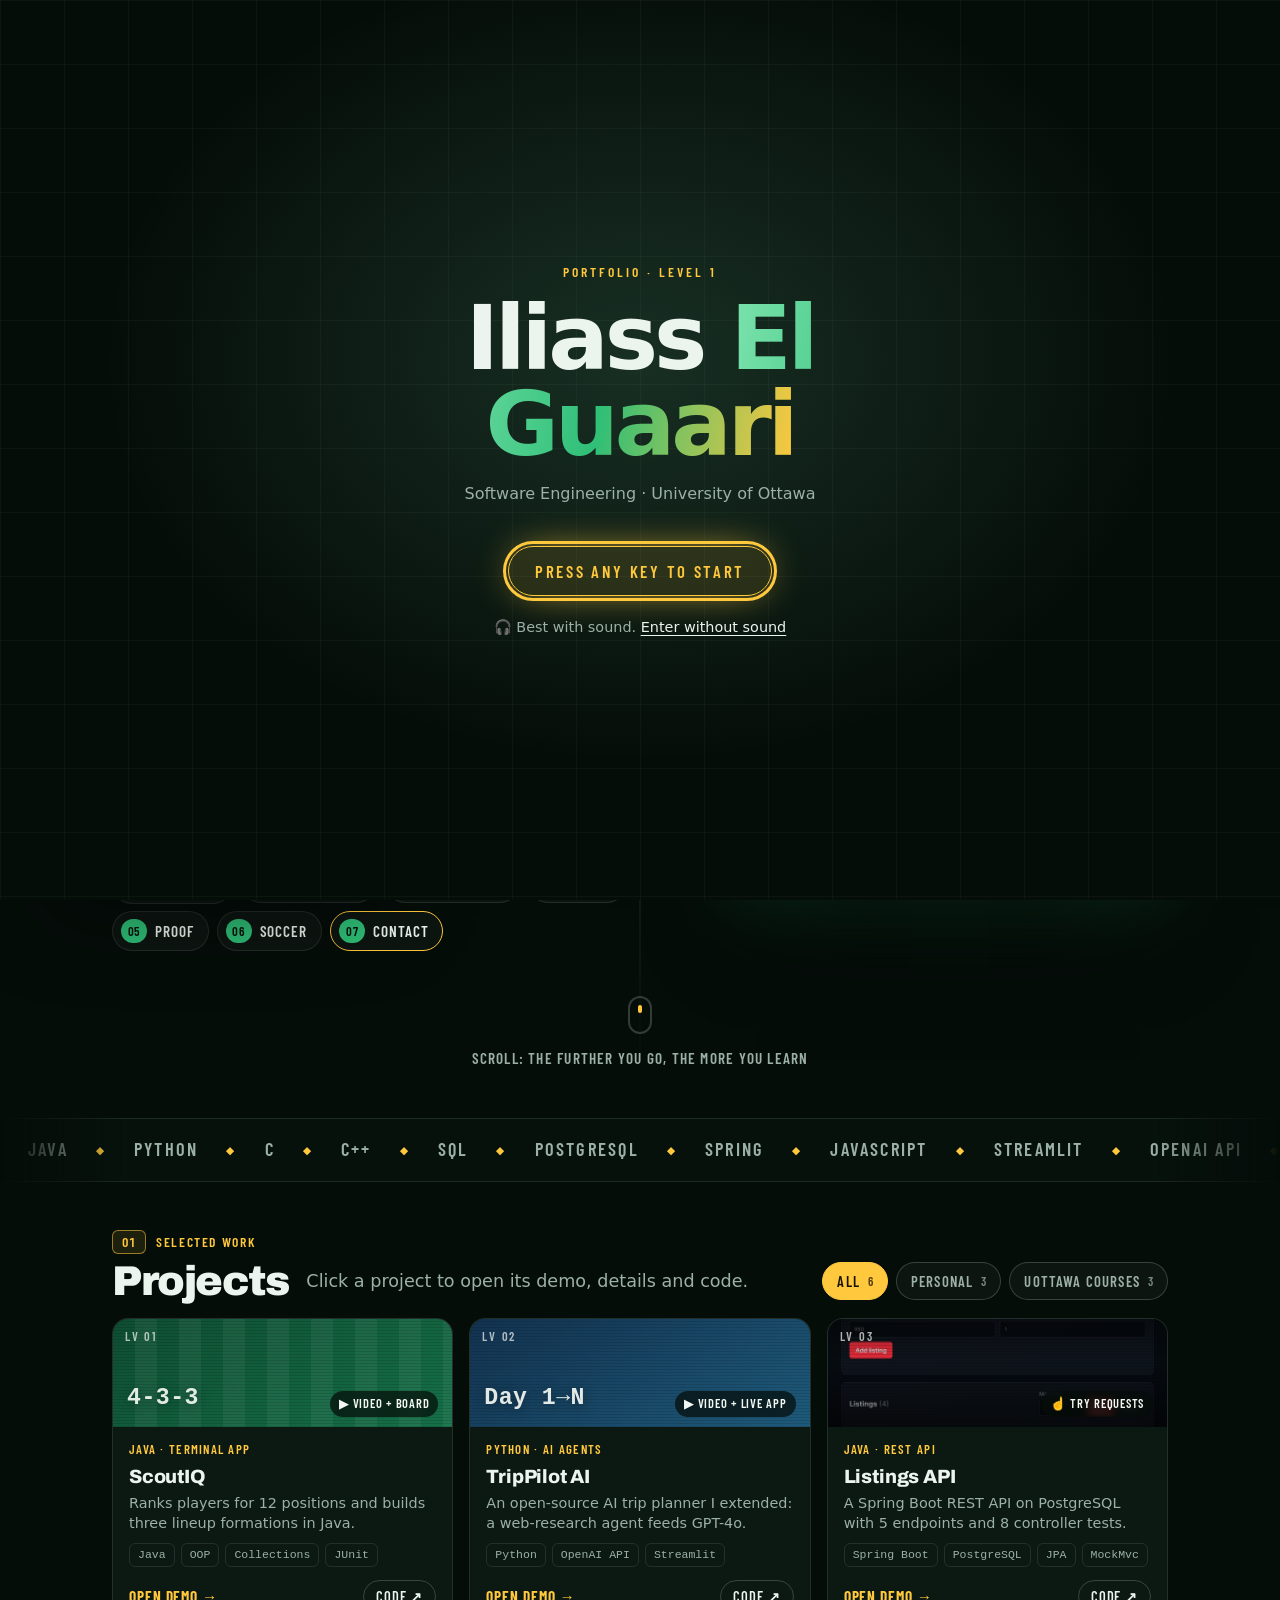
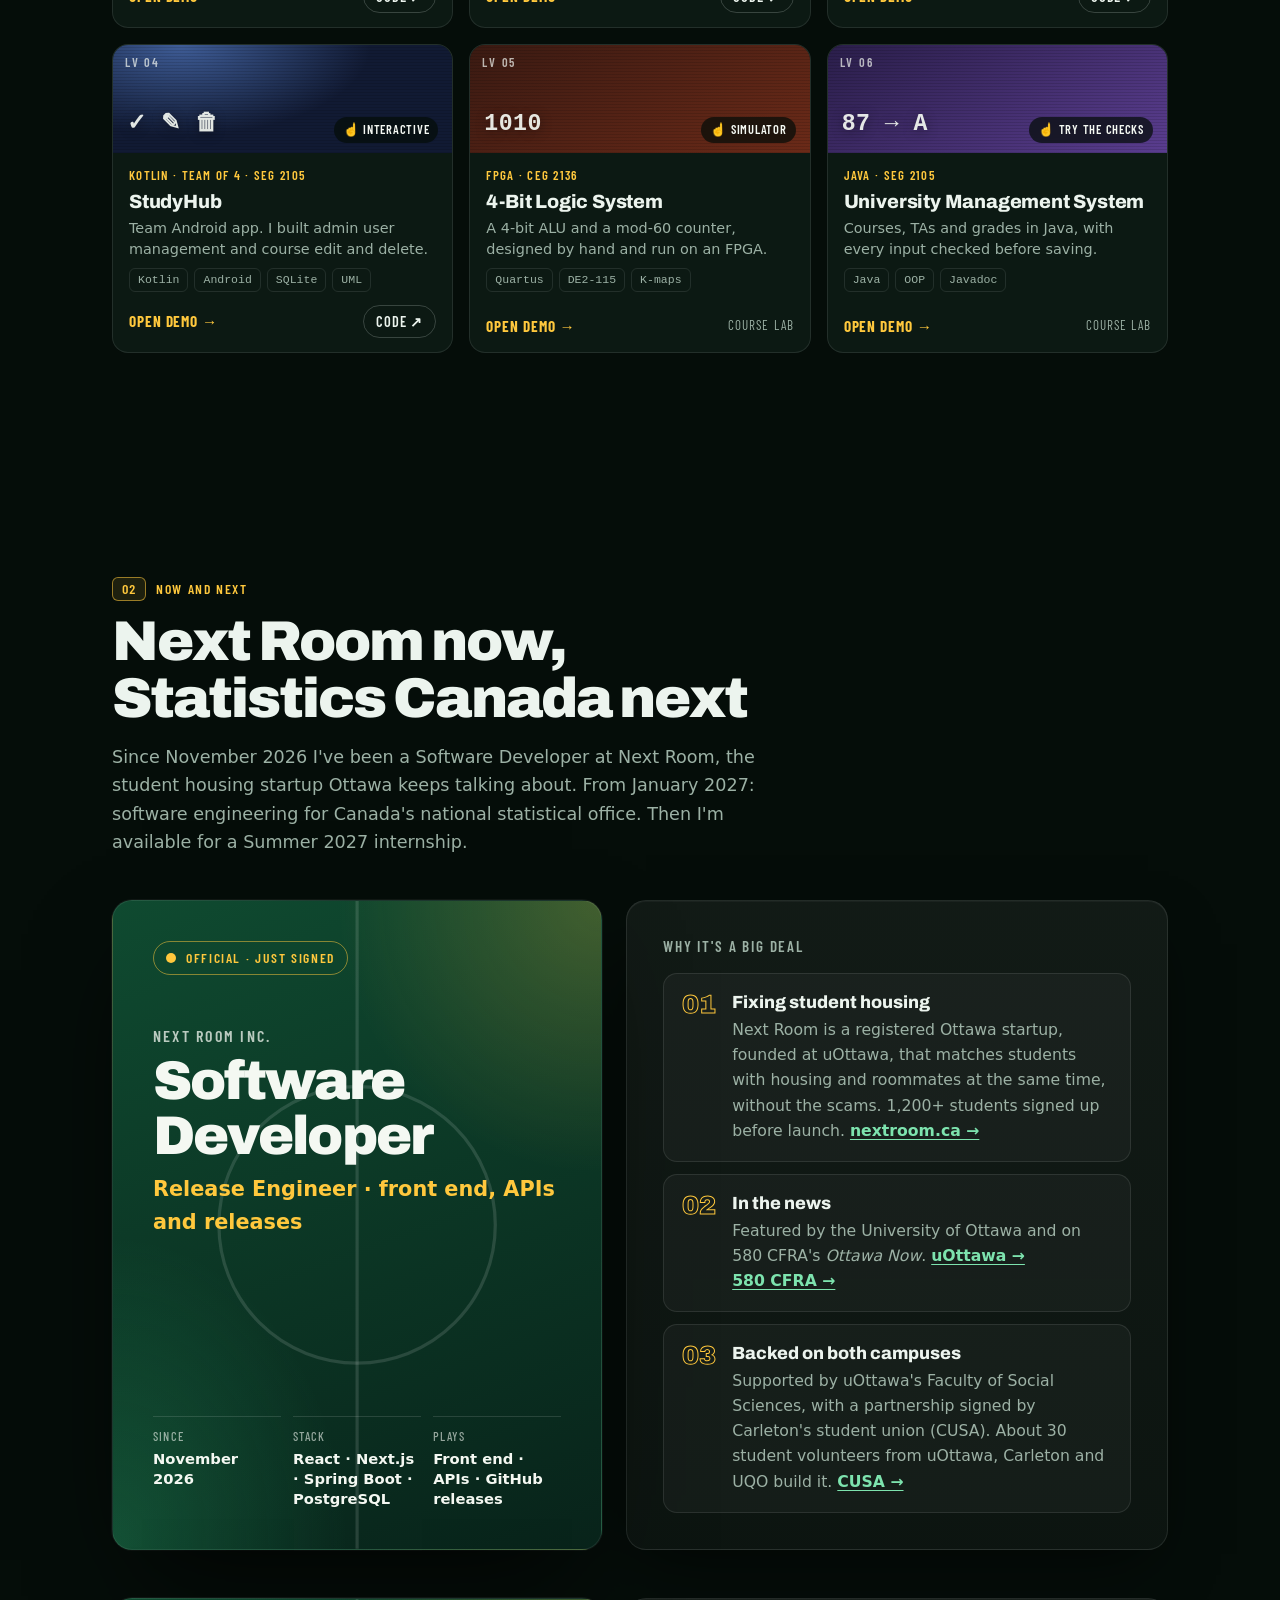
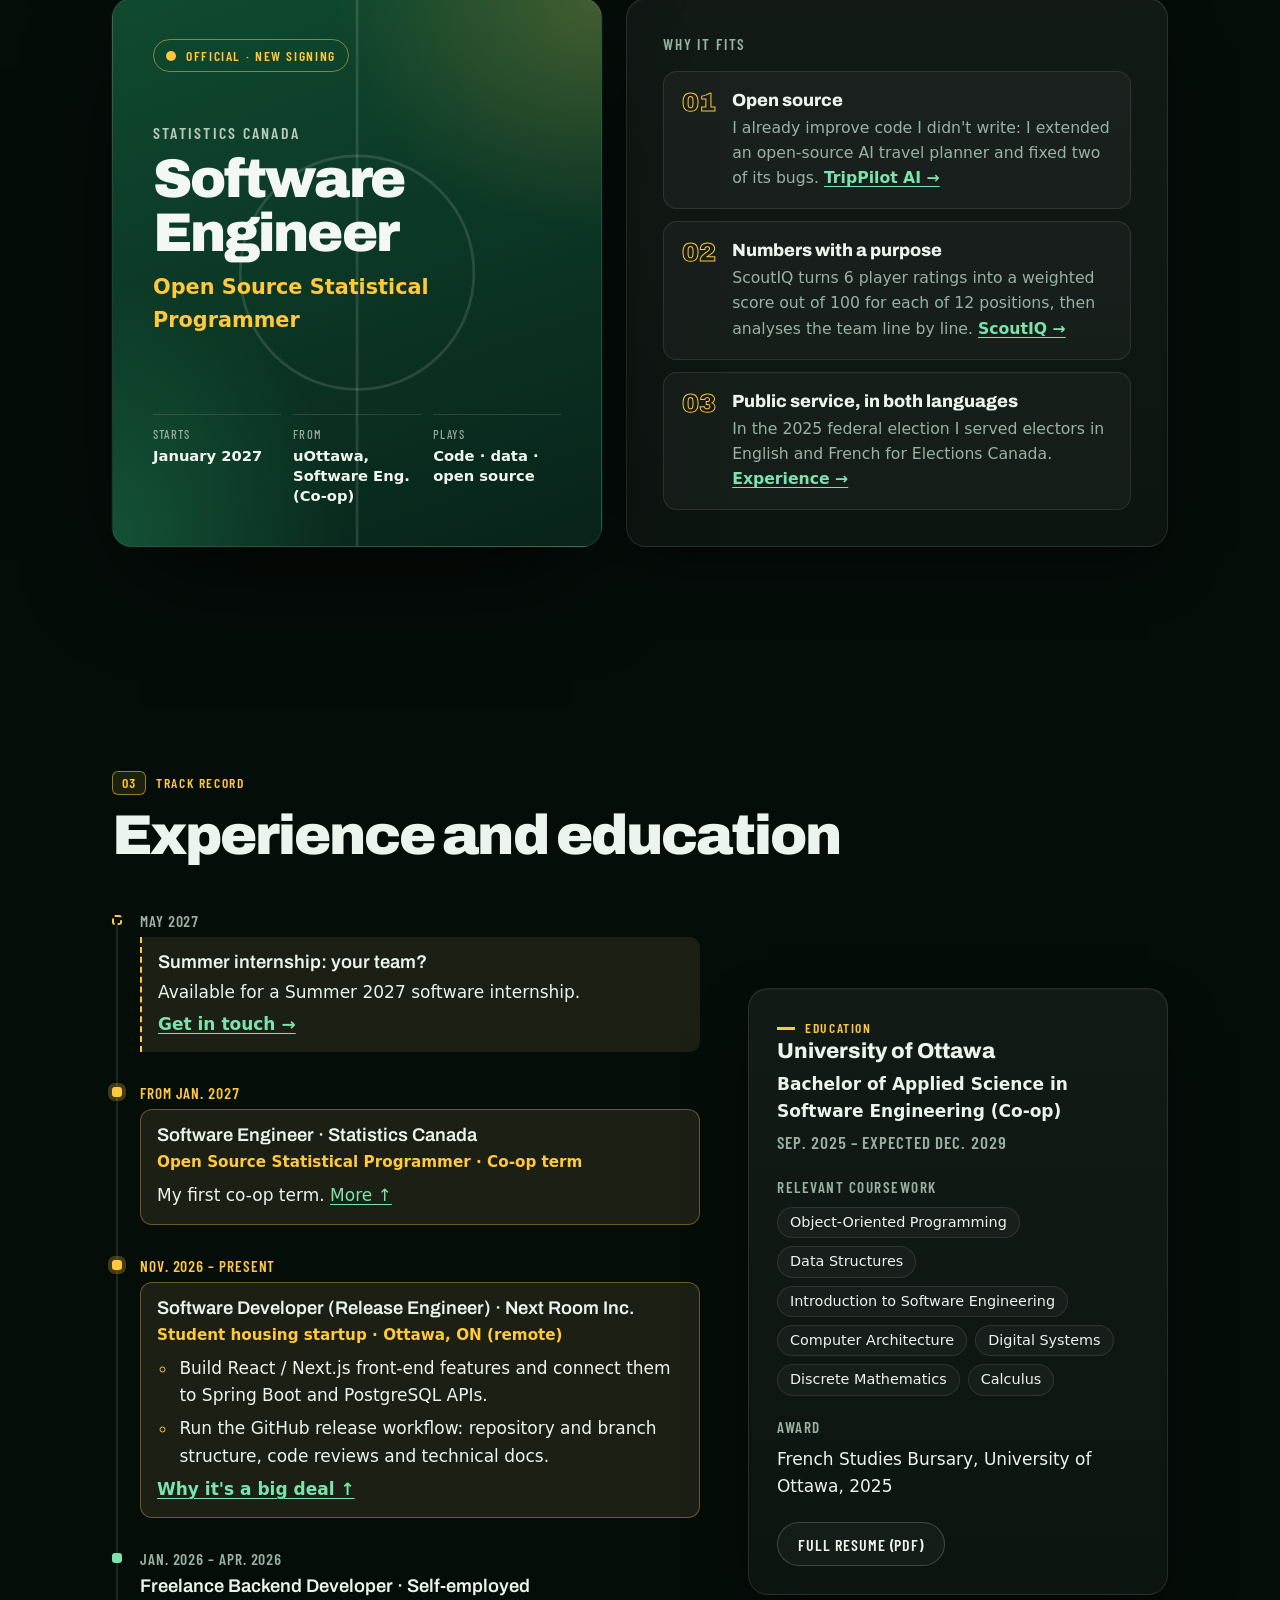
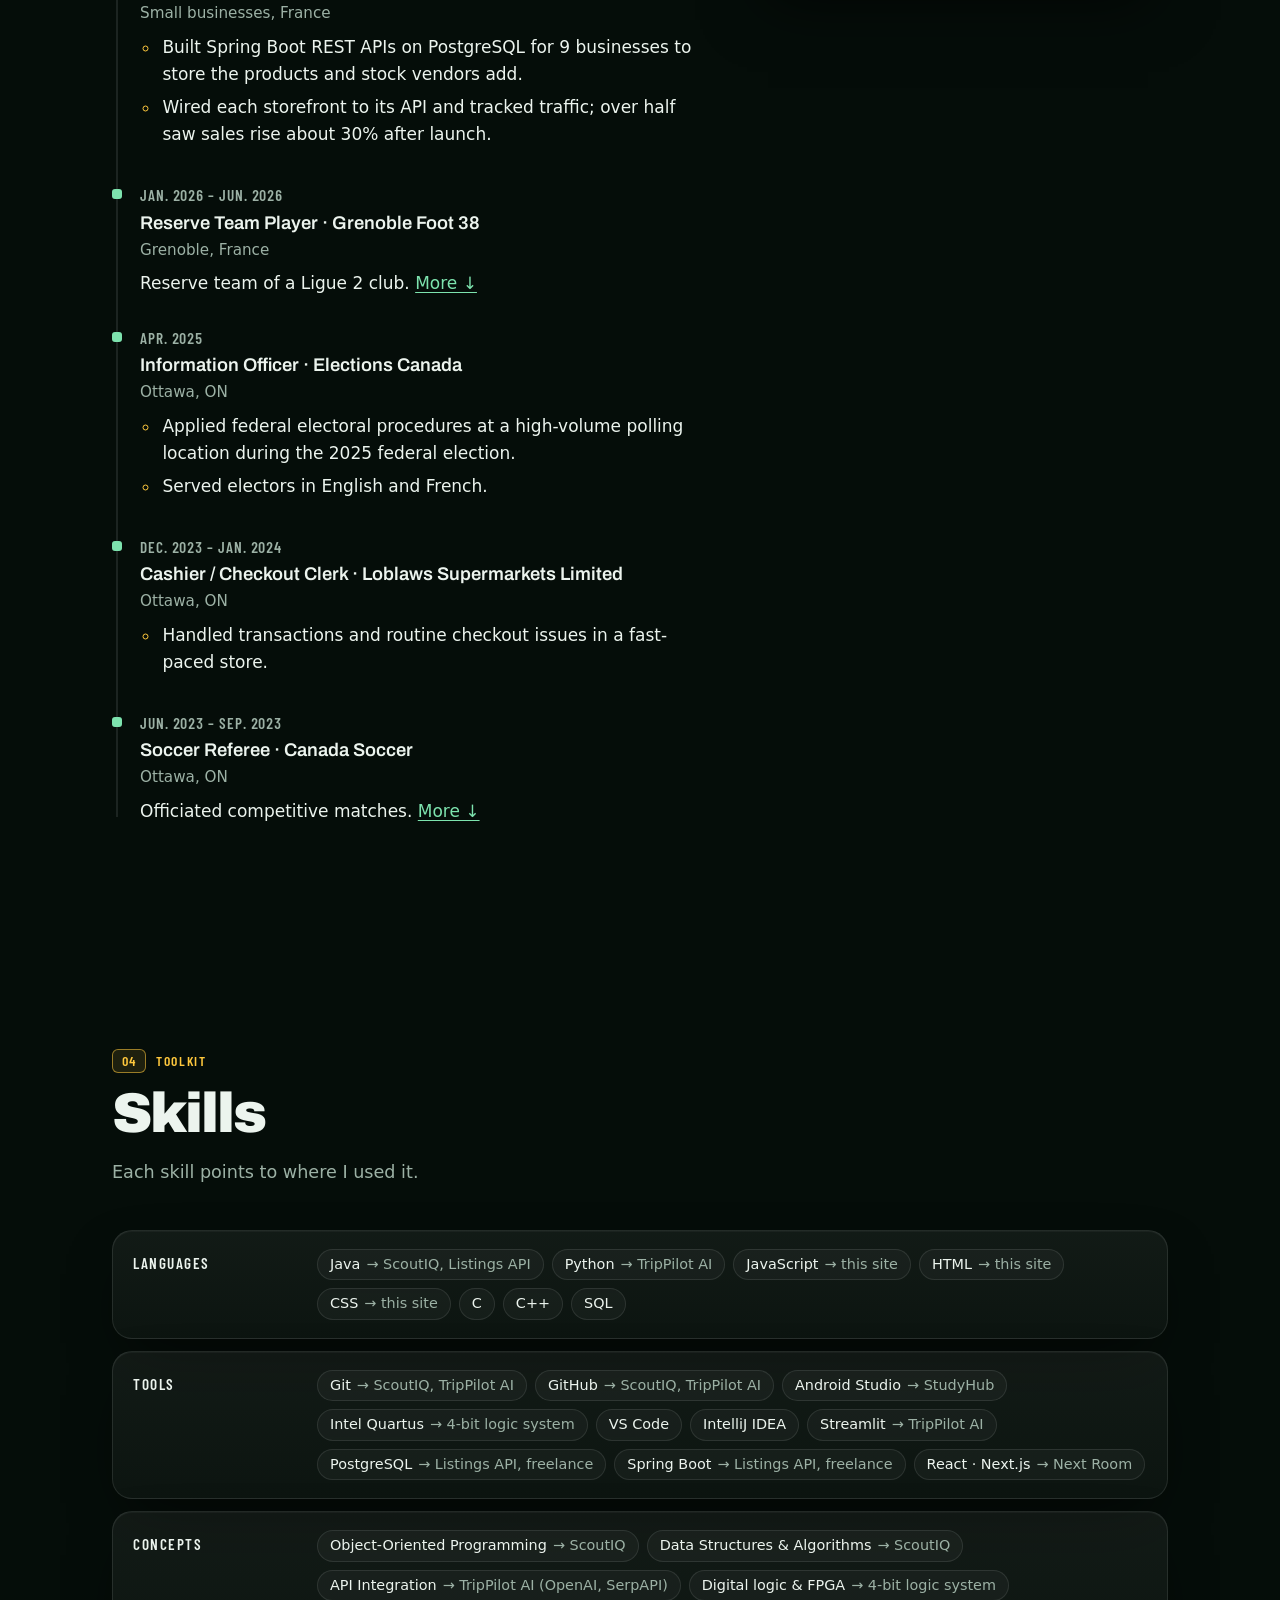
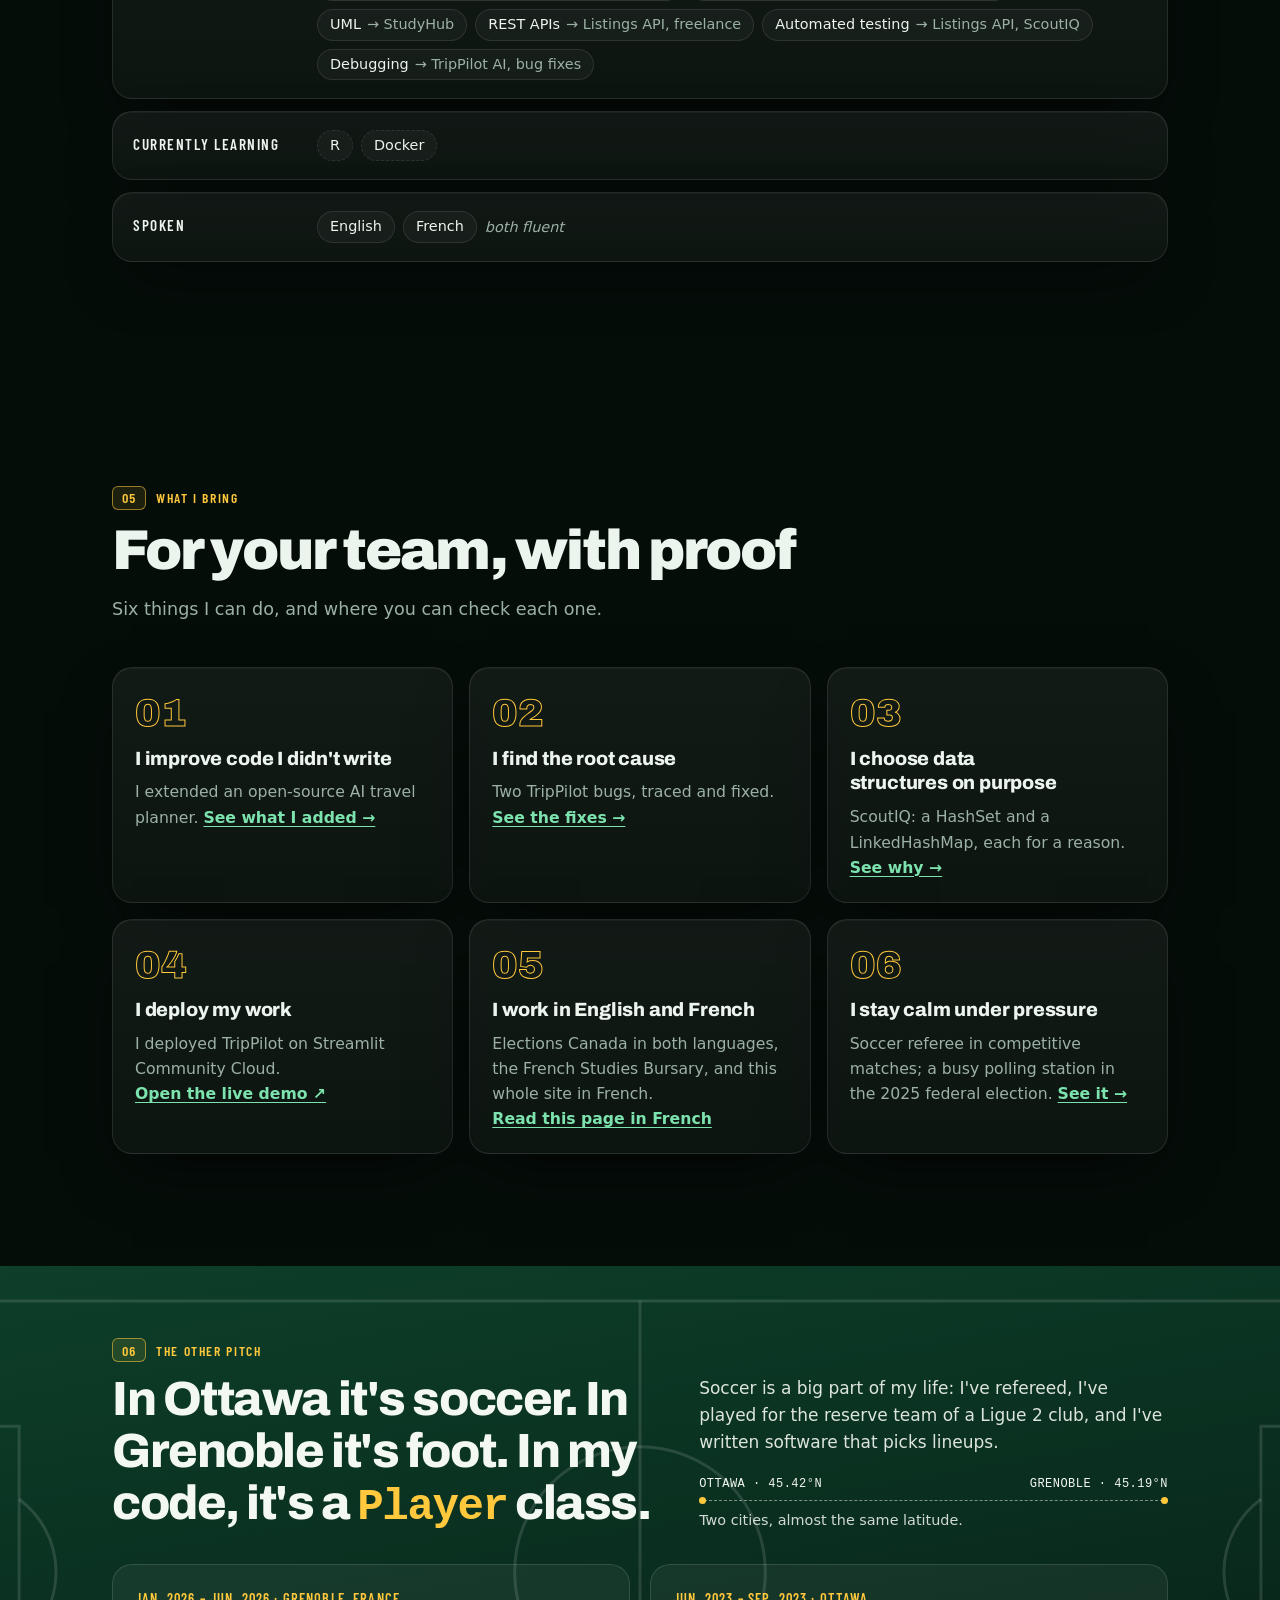
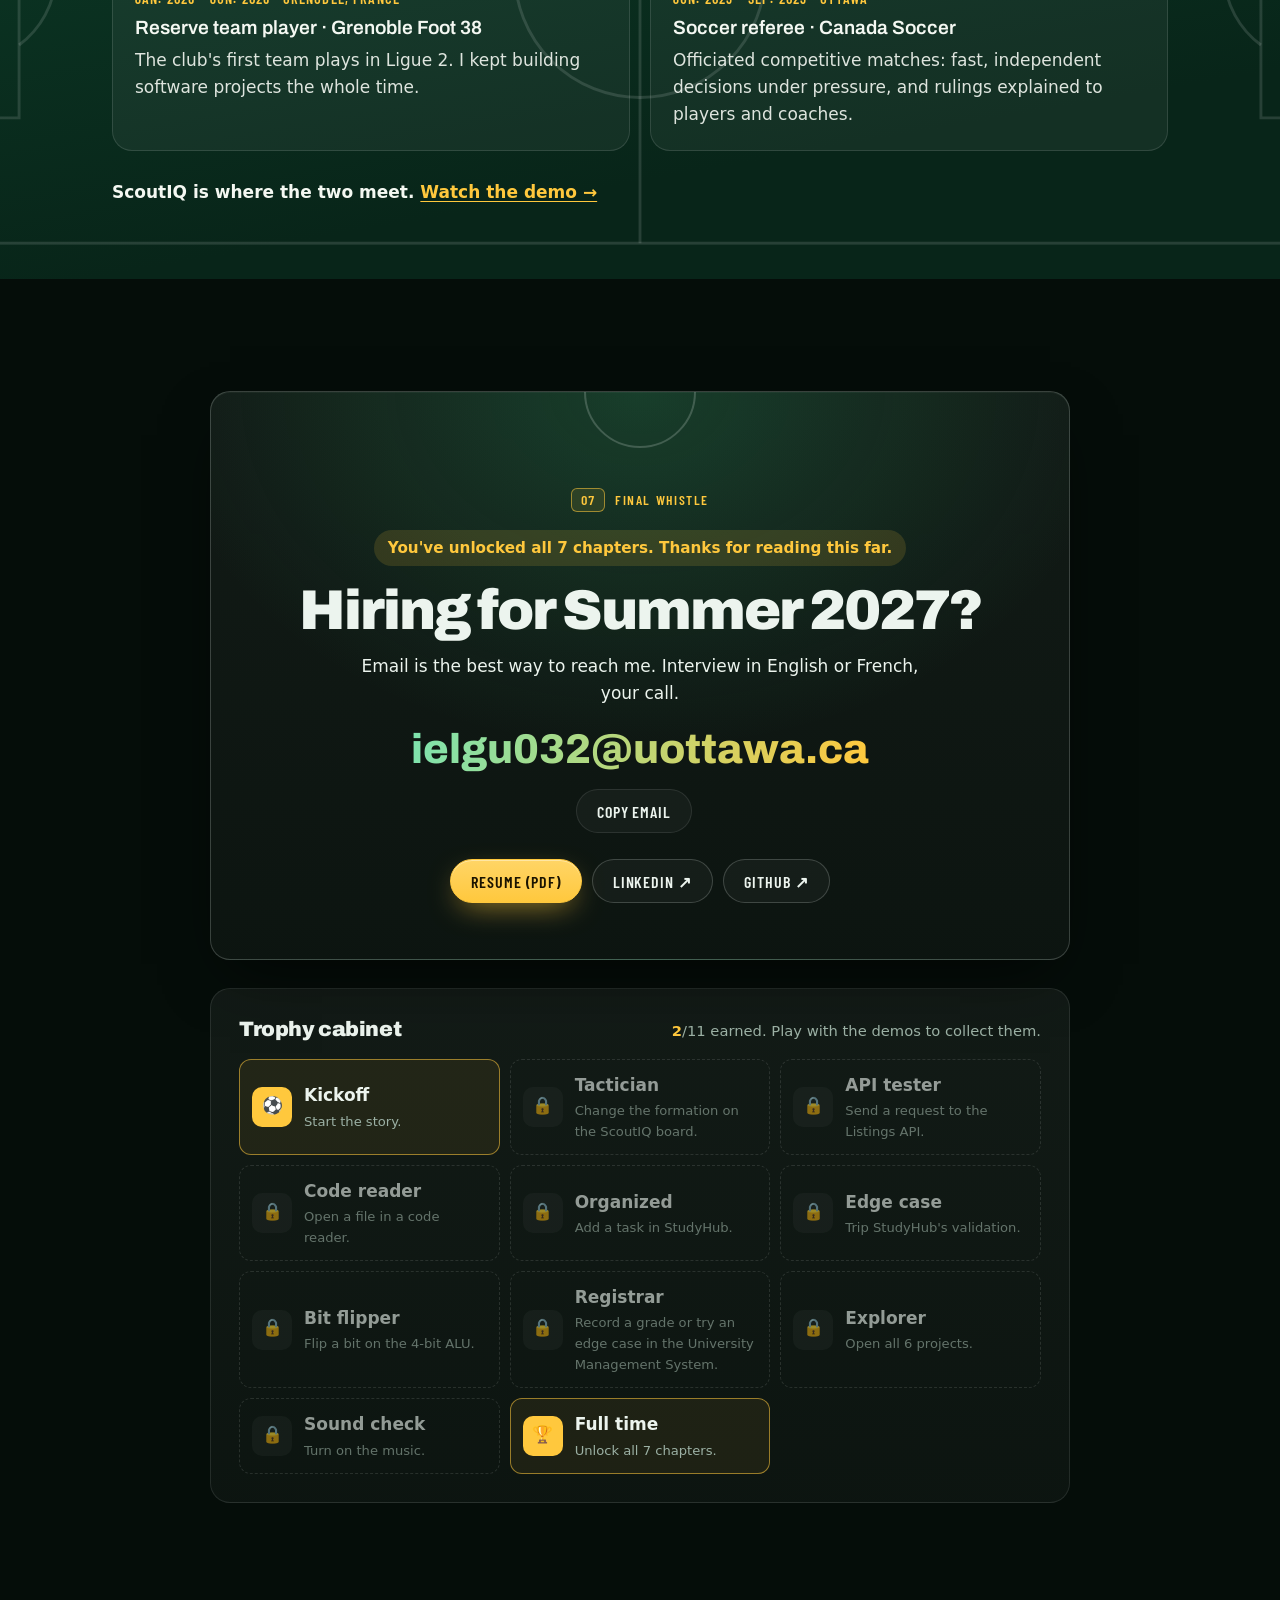
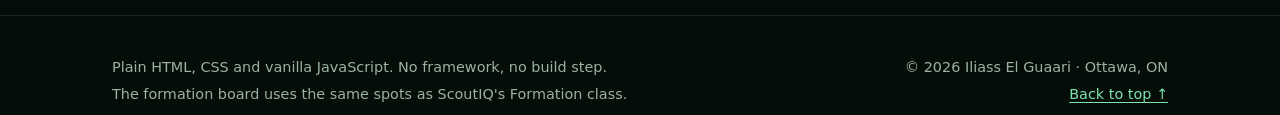
==== index.html @ 53fb05f3 "Add Next Room Inc. role: hero, scouting report, featured section, timeline, skills, resume" ====
<!doctype html>
<html lang="en">
<head>
  <meta charset="utf-8">
  <meta name="viewport" content="width=device-width, initial-scale=1">
  <title>Iliass El Guaari · Software Engineer</title>
  <meta name="description" content="Iliass El Guaari, Software Engineering (Co-op) student at the University of Ottawa, Software Developer at Next Room Inc., starting at Statistics Canada as a Software Engineer (Open Source Statistical Programmer). Java and Python projects with demo videos. English and French.">
  <meta property="og:title" content="Iliass El Guaari · Software Engineer · Ingénieur logiciel">
  <meta property="og:description" content="Software Engineering (Co-op) student at the University of Ottawa, starting at Statistics Canada. Étudiant en génie logiciel à l'Université d'Ottawa, bientôt chez Statistique Canada.">
  <meta property="og:type" content="website">
  <meta property="og:url" content="https://iliass-elguaari.github.io/">
  <meta property="og:image" content="https://iliass-elguaari.github.io/share.png">
  <meta property="og:image:width" content="1200">
  <meta property="og:image:height" content="630">
  <meta property="og:image:alt" content="Iliass El Guaari, Software Engineering co-op student">
  <meta name="twitter:card" content="summary_large_image">
  <meta name="color-scheme" content="dark light">
  <meta name="theme-color" content="#050D09">
  <link rel="icon" href="data:image/svg+xml,%3Csvg xmlns='http://www.w3.org/2000/svg' viewBox='0 0 32 32'%3E%3Crect width='32' height='32' rx='7' fill='%230E4D32'/%3E%3Cpath d='M3 16h26' stroke='white' stroke-width='2'/%3E%3Ccircle cx='16' cy='16' r='6' fill='none' stroke='white' stroke-width='2'/%3E%3C/svg%3E">
  <link rel="preconnect" href="https://fonts.googleapis.com">
  <link rel="preconnect" href="https://fonts.gstatic.com" crossorigin>
  <link rel="stylesheet" href="https://fonts.googleapis.com/css2?family=Archivo:wght@500;600;800;900&family=Barlow+Condensed:wght@500;600&display=swap">
  <link rel="stylesheet" href="style.css?v=2026-11-23a">
  <script>
    // Runs before the first paint: pick the theme and the language so neither flashes.
    (function () {
      var root = document.documentElement;
      try {
        var theme = localStorage.getItem("theme");
        if (theme === "light" || theme === "dark") root.dataset.theme = theme;
      } catch (e) {}
      var lang = new URLSearchParams(location.search).get("lang");
      if (lang !== "en" && lang !== "fr") {
        try { lang = localStorage.getItem("lang"); } catch (e) { lang = null; }
      }
      if (lang !== "en" && lang !== "fr") {
        lang = (navigator.language || "").toLowerCase().indexOf("fr") === 0 ? "fr" : "en";
      }
      root.lang = lang;
    })();
  </script>
  <script src="sound.js?v=2026-11-22m" defer></script>
  <script src="script.js?v=2026-11-23a" defer></script>
</head>
<body>
  <a class="skip" href="#main"><span lang="en">Skip to content</span><span lang="fr">Aller au contenu</span></a>

  <!-- ===== Top bar: no section links on purpose (the hero chips do that job) ===== -->
  <header class="topbar">
    <div class="wrap topbar-inner">
      <div class="topbar-left">
        <a class="wordmark" href="#top">Iliass El Guaari</a>
      </div>
      <div class="topbar-right">
        <div class="lang-switch" role="group" aria-label="Language / Langue">
          <button type="button" data-set-lang="en" lang="en" aria-label="English" aria-pressed="true">EN</button>
          <button type="button" data-set-lang="fr" lang="fr" aria-label="Français" aria-pressed="false">FR</button>
        </div>
        <button type="button" class="theme-btn" aria-pressed="true" data-en-label="Dark theme" data-fr-label="Thème sombre" aria-label="Dark theme">
          <svg class="icon-moon" viewBox="0 0 24 24" fill="none" stroke="currentColor" stroke-width="1.8" stroke-linecap="round" stroke-linejoin="round" aria-hidden="true"><path d="M20 14.5A8 8 0 0 1 9.5 4a8 8 0 1 0 10.5 10.5z"/></svg>
          <svg class="icon-sun" viewBox="0 0 24 24" fill="none" stroke="currentColor" stroke-width="1.8" stroke-linecap="round" aria-hidden="true"><circle cx="12" cy="12" r="4"/><path d="M12 2.5v2M12 19.5v2M4.6 4.6l1.4 1.4M18 18l1.4 1.4M2.5 12h2M19.5 12h2M4.6 19.4L6 18M18 6l1.4-1.4"/></svg>
        </button>
        <div class="sound" data-sound>
          <button type="button" class="sound-btn" aria-expanded="false" aria-controls="sound-panel" data-en-label="Sound and music" data-fr-label="Son et musique" aria-label="Sound and music">
            <svg class="icon-speaker" viewBox="0 0 24 24" fill="none" stroke="currentColor" stroke-width="1.8" stroke-linecap="round" stroke-linejoin="round" aria-hidden="true"><path d="M4 9.5h3.2L12 5.5v13l-4.8-4H4z"/><path class="sw-on" d="M15.5 9a4.2 4.2 0 0 1 0 6M18.2 6.5a8 8 0 0 1 0 11"/><path class="sw-off" d="M16 9.5l5 5M21 9.5l-5 5"/></svg>
            <span class="sound-eq" aria-hidden="true"><i></i><i></i><i></i><i></i></span>
          </button>
          <button type="button" class="sound-nudge" data-sound-mute hidden><span aria-hidden="true">🎧</span> <span lang="en">Sound on ·</span><span lang="fr">Son activé ·</span> <strong><span lang="en">Mute</span><span lang="fr">Couper</span></strong></button>
          <div class="sound-panel" id="sound-panel" hidden>
            <p class="sound-head"><span lang="en">Sound</span><span lang="fr">Son</span></p>
            <p class="sound-track"><span class="sound-track-dot" aria-hidden="true"></span><span lang="en">Now playing: “Rideau at Night” · lo-fi, 72 BPM</span><span lang="fr">En cours : « Rideau la nuit » · lo-fi, 72 BPM</span></p>
            <button type="button" class="sound-row" role="switch" aria-checked="false" data-sound-toggle="music">
              <span class="sound-row-text"><span class="sound-row-title"><span lang="en">Chill music</span><span lang="fr">Musique calme</span></span><span class="sound-row-sub"><span lang="en">A lo-fi loop, made live in your browser</span><span lang="fr">Une boucle lo-fi, créée en direct dans votre navigateur</span></span></span>
              <span class="switch" aria-hidden="true"></span>
            </button>
            <button type="button" class="sound-row" role="switch" aria-checked="false" data-sound-toggle="sfx">
              <span class="sound-row-text"><span class="sound-row-title"><span lang="en">Sound effects</span><span lang="fr">Effets sonores</span></span><span class="sound-row-sub"><span lang="en">Unlocks, achievements and clicks</span><span lang="fr">Déblocages, succès et clics</span></span></span>
              <span class="switch" aria-hidden="true"></span>
            </button>
            <label class="sound-vol"><span lang="en">Volume</span><span lang="fr">Volume</span><input type="range" min="0" max="100" value="60" data-sound-volume /></label>
            <p class="sound-note"><span lang="en">No audio files: every note is synthesized with the Web Audio API.</span><span lang="fr">Aucun fichier audio : chaque note est synthétisée avec la Web Audio API.</span></p>
          </div>
        </div>
        <a class="btn btn--amber btn--sm topbar-resume" href="resume.pdf" target="_blank" rel="noopener">
          <span class="resume-long"><span lang="en">Resume (PDF)</span><span lang="fr">CV (PDF)</span></span>
          <span class="resume-short"><span lang="en">Resume</span><span lang="fr">CV</span></span>
        </a>
      </div>
    </div>
    <div class="progress" aria-hidden="true"><span class="progress-bar"></span></div>
  </header>

  <main id="main">

    <!-- ===== Hero: intro on the left, the scouting report card on the right ===== -->
    <section id="top" class="hero">
      <span class="hero-sentinel" aria-hidden="true"></span>
      <div class="hero-bg" aria-hidden="true">
        <span class="flood flood--a"></span>
        <span class="flood flood--b"></span>
        <svg class="hero-pitch" viewBox="0 0 1200 700" preserveAspectRatio="xMidYMid slice" fill="none">
          <path d="M600 -10v720"/>
          <circle cx="600" cy="350" r="150"/>
          <circle class="dot" cx="600" cy="350" r="4"/>
          <path d="M-10 170h190v360H-10M1210 170h-190v360h190"/>
          <path d="M-10 260h70v180h-70M1210 260h-70v180h70"/>
          <path d="M180 270a90 90 0 0 1 0 160M1020 270a90 90 0 0 0 0 160"/>
        </svg>
      </div>
      <div class="wrap">
        <div class="hero-grid">
          <div class="hero-intro">
            <p class="kicker"><span lang="en">Software Engineering · University of Ottawa</span><span lang="fr">Génie logiciel · Université d'Ottawa</span></p>
            <h1 class="hero-title"><span class="ht-line">Iliass</span> <span class="ht-line ht-line--accent">El Guaari</span></h1>
            <p class="rotator" aria-hidden="true">
              <span class="rotator-lead"><span lang="en">I build</span><span lang="fr">Je construis</span></span>
              <span class="rotator-window">
                <span class="rotator-word" lang="en" data-words="lineup engines in Java|student housing apps in React and Next.js|REST APIs in Spring Boot|AI trip planners in Python|store backends with Spring and PostgreSQL|open-source statistical software">lineup engines in Java</span>
                <span class="rotator-word" lang="fr" data-words="des moteurs de compo en Java|des applis de logement étudiant en React et Next.js|des API REST avec Spring Boot|des planificateurs de voyage IA en Python|des back-ends de boutiques avec Spring et PostgreSQL|du logiciel statistique libre">des moteurs de compo en Java</span>
              </span>
            </p>
            <p class="lead" lang="en">I'm a Software Engineering co-op student at the University of Ottawa. I'm a Software Developer at Next Room, the student housing startup in the news across Ottawa, and in January 2027 I start at Statistics Canada as an Open Source Statistical Programmer. I built a Java engine that picks a soccer lineup from a roster, and I extended an open-source AI travel planner. I work in English and French.</p>
            <p class="lead" lang="fr">Je suis étudiant en génie logiciel (régime coop) à l'Université d'Ottawa. Je suis développeur logiciel chez Next Room, la jeune pousse de logement étudiant dont on parle partout à Ottawa, et en janvier 2027, je commence chez Statistique Canada comme programmeur statistique à code source ouvert. J'ai créé un moteur Java qui compose une équipe de soccer à partir d'un effectif, et j'ai enrichi un planificateur de voyage IA open source. Je travaille en français comme en anglais.</p>
            <div class="hero-ctas">
              <a class="btn btn--amber btn--lg" href="#projects"><span lang="en">Explore my story</span><span lang="fr">Découvrir mon parcours</span><svg class="btn-arrow" viewBox="0 0 24 24" fill="none" stroke="currentColor" stroke-width="2.2" stroke-linecap="round" stroke-linejoin="round" aria-hidden="true"><path d="M12 5v14M6 13l6 6 6-6"/></svg></a>
              <a class="btn btn--outline btn--lg" href="mailto:ielgu032@uottawa.ca"><span lang="en">Email me</span><span lang="fr">M'écrire</span></a>
            </div>
            <p class="status-pill"><span class="live-dot" aria-hidden="true"></span><span><span lang="en">Available for a Summer 2027 internship</span><span lang="fr">Disponible pour un stage à l'été 2027</span></span></p>
          </div>

          <div class="report-wrap">
            <p class="report-label"><span lang="en">The 30-second version</span><span lang="fr">En 30 secondes</span></p>
            <aside class="report" aria-labelledby="report-title">
              <svg class="report-lines" viewBox="0 0 400 520" preserveAspectRatio="xMidYMid slice" aria-hidden="true">
                <path d="M330 0v520"/>
                <path d="M330 175a85 85 0 0 0 0 170"/>
                <path d="M-2 140h96v240H-2"/>
                <path d="M94 218a52 52 0 0 1 0 84"/>
                <path d="M0 492a28 28 0 0 1 28 28"/>
              </svg>
              <div class="report-head">
                <img class="report-photo" src="photo.jpg" alt="Iliass El Guaari" width="600" height="600">
                <div>
                  <h2 id="report-title" class="report-title"><span lang="en">Scouting report</span><span lang="fr">Fiche de recrutement</span></h2>
                  <p class="report-name">Iliass El Guaari</p>
                  <span class="report-badge"><span lang="en">SWE · CO-OP</span><span lang="fr">GÉNIE LOGICIEL · COOP</span></span>
                </div>
              </div>
              <dl class="report-rows">
                <div class="row row--new">
                  <dt><span lang="en">Now</span><span lang="fr">En ce moment</span></dt>
                  <dd><span lang="en">Software Developer, Next Room Inc. (Nov. 2026)</span><span lang="fr">Développeur logiciel, Next Room Inc. (nov. 2026)</span></dd>
                </div>
                <div class="row row--new">
                  <dt><span lang="en">Next move</span><span lang="fr">Prochaine étape</span></dt>
                  <dd><span lang="en">Software Engineer, Statistics Canada (Jan. 2027)</span><span lang="fr">Ingénieur logiciel, Statistique Canada (janv. 2027)</span></dd>
                </div>
                <div class="row">
                  <dt><span lang="en">Available</span><span lang="fr">Disponible</span></dt>
                  <dd><span lang="en">Summer 2027 internship</span><span lang="fr">Stage, été 2027</span></dd>
                </div>
                <div class="row">
                  <dt><span lang="en">Program</span><span lang="fr">Programme</span></dt>
                  <dd><span lang="en">B.A.Sc. Software Eng. (Co-op), 2025–2029</span><span lang="fr">B.Sc.A. génie logiciel (coop), 2025–2029</span></dd>
                </div>
                <div class="row">
                  <dt><span lang="en">Based in</span><span lang="fr">Basé à</span></dt>
                  <dd><span lang="en">Ottawa, ON</span><span lang="fr">Ottawa (Ontario)</span></dd>
                </div>
                <div class="row">
                  <dt><span lang="en">Speaks</span><span lang="fr">Langues</span></dt>
                  <dd><span lang="en">English · French</span><span lang="fr">français · anglais</span></dd>
                </div>
                <div class="row">
                  <dt><span lang="en">Codes in</span><span lang="fr">Langages</span></dt>
                  <dd>Java · Python · C · C++ · JavaScript · HTML · CSS</dd>
                </div>
                <div class="row">
                  <dt><span lang="en">Off the keyboard</span><span lang="fr">Loin du clavier</span></dt>
                  <dd><span lang="en">Reserve team, Grenoble Foot 38 (2026)</span><span lang="fr">Équipe réserve, Grenoble Foot 38 (2026)</span></dd>
                </div>
              </dl>
              <div class="report-actions">
                <a class="btn btn--amber" href="resume.pdf" target="_blank" rel="noopener"><span lang="en">Resume (PDF)</span><span lang="fr">CV (PDF)</span></a>
                <a class="btn btn--chalk" href="mailto:ielgu032@uottawa.ca"><span lang="en">Email me</span><span lang="fr">M'écrire</span></a>
                <span class="chalk-links">
                  <a class="chalk-link" href="https://github.com/iliass-elguaari" target="_blank" rel="noopener">GitHub</a>
                  <a class="chalk-link" href="https://www.linkedin.com/in/iliass-el-guaari-9b3479298" target="_blank" rel="noopener">LinkedIn</a>
                </span>
              </div>
            </aside>
          </div>

          <nav class="jump" data-en-label="Chapters" data-fr-label="Chapitres" aria-label="Chapters">
            <p class="jump-title" aria-hidden="true"><span lang="en">7 chapters · scroll to unlock them</span><span lang="fr">7 chapitres · faites défiler pour les débloquer</span></p>
            <ol>
              <li><a href="#projects"><span class="jn">01</span><span lang="en">Projects</span><span lang="fr">Projets</span></a></li>
              <li><a href="#next"><span class="jn">02</span><span lang="en">Now &amp; next</span><span lang="fr">Maintenant et ensuite</span></a></li>
              <li><a href="#experience"><span class="jn">03</span><span lang="en">Experience</span><span lang="fr">Parcours</span></a></li>
              <li><a href="#skills"><span class="jn">04</span><span lang="en">Skills</span><span lang="fr">Compétences</span></a></li>
              <li><a href="#proof"><span class="jn">05</span><span lang="en">Proof</span><span lang="fr">Preuves</span></a></li>
              <li><a href="#pitch"><span class="jn">06</span>Soccer</a></li>
              <li><a href="#contact"><span class="jn">07</span>Contact</a></li>
            </ol>
          </nav>
        </div>

        <p class="hero-more">
          <a href="#projects">
            <span class="mouse" aria-hidden="true"><span class="mouse-wheel"></span></span>
            <span lang="en">Scroll: the further you go, the more you learn</span><span lang="fr">Défilez&nbsp;: plus vous avancez, plus vous en apprenez</span>
          </a>
        </p>
      </div>
    </section>

    <!-- ===== Stack ticker (decorative; the skills section has the real list) ===== -->
    <div class="ticker" aria-hidden="true">
      <div class="ticker-track">
        <span>Java</span><span>Python</span><span>C</span><span>C++</span><span>SQL</span><span>PostgreSQL</span><span>Spring</span><span>JavaScript</span><span>Streamlit</span><span>OpenAI API</span><span>Git</span><span>HTML</span><span>CSS</span><span>EN · FR</span>
        <span>Java</span><span>Python</span><span>C</span><span>C++</span><span>SQL</span><span>PostgreSQL</span><span>Spring</span><span>JavaScript</span><span>Streamlit</span><span>OpenAI API</span><span>Git</span><span>HTML</span><span>CSS</span><span>EN · FR</span>
      </div>
    </div>

    <!-- ===== Projects: case files ===== -->
    <section id="projects" class="section" data-chapter="1">
      <div class="wrap">
        <div class="section-head">
          <p class="kicker"><span class="ch">01</span><span lang="en">Selected work</span><span lang="fr">Réalisations</span></p>
          <h2><span lang="en">Projects</span><span lang="fr">Projets</span></h2>
          <p class="section-sub"><span lang="en">Click a project to open its demo, details and code.</span><span lang="fr">Cliquez sur un projet pour ouvrir sa démo, ses détails et son code.</span></p>
          <div class="pfilter" role="group" data-en-label="Filter projects" data-fr-label="Filtrer les projets" aria-label="Filter projects">
            <button type="button" class="pfilter-btn" data-filter="all" aria-pressed="true"><span lang="en">All</span><span lang="fr">Tous</span> <span class="pf-n">6</span></button>
            <button type="button" class="pfilter-btn" data-filter="personal" aria-pressed="false"><span lang="en">Personal</span><span lang="fr">Personnels</span> <span class="pf-n">3</span></button>
            <button type="button" class="pfilter-btn" data-filter="course" aria-pressed="false"><span lang="en">uOttawa courses</span><span lang="fr">Cours uOttawa</span> <span class="pf-n">3</span></button>
          </div>
        </div>

        <div class="pgrid-wrap" data-levels>
          <ul class="pgrid">
            <li class="pcard" data-group="personal">
              <div class="pcard-media level-art level-art--scoutiq" aria-hidden="true"><span class="level-num">01</span><span class="level-glyph">4-3-3</span><img class="pcard-img" src="https://i.ytimg.com/vi/YIibp0YaeXw/hqdefault.jpg" alt="" loading="lazy" width="480" height="270"><span class="pcard-badge"><span lang="en">▶ Video + board</span><span lang="fr">▶ Vidéo + tableau</span></span></div>
              <div class="pcard-body">
                <p class="pcard-type"><span lang="en">Java · terminal app</span><span lang="fr">Java · application terminal</span></p>
                <h3 class="pcard-name"><a class="pcard-link" href="#scoutiq" data-level="scoutiq">ScoutIQ</a></h3>
                <p class="pcard-desc"><span lang="en">Ranks players for 12 positions and builds three lineup formations in Java.</span><span lang="fr">Classe les joueurs pour 12 postes et compose trois formations, en Java.</span></p>
                <ul class="pcard-tags"><li>Java</li><li>OOP</li><li>Collections</li><li>JUnit</li></ul>
                <div class="pcard-actions"><span class="pcard-open" aria-hidden="true"><span lang="en">Open demo →</span><span lang="fr">Ouvrir la démo →</span></span><a class="pcard-code" href="https://github.com/iliass-elguaari/ScoutIQ" target="_blank" rel="noopener"><span lang="en">Code ↗</span><span lang="fr">Code ↗</span></a></div>
              </div>
            </li>
            <li class="pcard" data-group="personal">
              <div class="pcard-media level-art level-art--trippilot" aria-hidden="true"><span class="level-num">02</span><span class="level-glyph"><span lang="en">Day 1→N</span><span lang="fr">Jour 1→N</span></span><img class="pcard-img" src="https://i.ytimg.com/vi/IcvbpsOCr38/hqdefault.jpg" alt="" loading="lazy" width="480" height="270"><span class="pcard-badge"><span lang="en">▶ Video + live app</span><span lang="fr">▶ Vidéo + appli</span></span></div>
              <div class="pcard-body">
                <p class="pcard-type"><span lang="en">Python · AI agents</span><span lang="fr">Python · agents IA</span></p>
                <h3 class="pcard-name"><a class="pcard-link" href="#trippilot" data-level="trippilot">TripPilot AI</a></h3>
                <p class="pcard-desc"><span lang="en">An open-source AI trip planner I extended: a web-research agent feeds GPT-4o.</span><span lang="fr">Un planificateur de voyage IA open source que j'ai enrichi&nbsp;: un agent web alimente GPT-4o.</span></p>
                <ul class="pcard-tags"><li>Python</li><li>OpenAI API</li><li>Streamlit</li><li>SerpAPI</li></ul>
                <div class="pcard-actions"><span class="pcard-open" aria-hidden="true"><span lang="en">Open demo →</span><span lang="fr">Ouvrir la démo →</span></span><a class="pcard-code" href="https://github.com/iliass-elguaari/TripPilot-AI" target="_blank" rel="noopener"><span lang="en">Code ↗</span><span lang="fr">Code ↗</span></a></div>
              </div>
            </li>
            <li class="pcard" data-group="personal">
              <div class="pcard-media level-art level-art--listings" aria-hidden="true"><span class="level-num">03</span><span class="level-glyph">GET /</span><img class="pcard-img" src="listings-demo.jpg" alt="" loading="lazy" width="480" height="270"><span class="pcard-badge"><span lang="en">☝ Try requests</span><span lang="fr">☝ Requêtes</span></span></div>
              <div class="pcard-body">
                <p class="pcard-type"><span lang="en">Java · REST API</span><span lang="fr">Java · API REST</span></p>
                <h3 class="pcard-name"><a class="pcard-link" href="#listings" data-level="listings">Listings API</a></h3>
                <p class="pcard-desc"><span lang="en">A Spring Boot REST API on PostgreSQL with 5 endpoints and 8 controller tests.</span><span lang="fr">Une API REST Spring Boot sur PostgreSQL, avec 5 points d'accès et 8 tests.</span></p>
                <ul class="pcard-tags"><li>Spring Boot</li><li>PostgreSQL</li><li>JPA</li><li>MockMvc</li></ul>
                <div class="pcard-actions"><span class="pcard-open" aria-hidden="true"><span lang="en">Open demo →</span><span lang="fr">Ouvrir la démo →</span></span><a class="pcard-code" href="https://github.com/iliass-elguaari/spring-boot-listings-api" target="_blank" rel="noopener"><span lang="en">Code ↗</span><span lang="fr">Code ↗</span></a></div>
              </div>
            </li>
            <li class="pcard" data-group="course">
              <div class="pcard-media level-art level-art--studyhub" aria-hidden="true"><span class="level-num">04</span><span class="level-glyph">✓ ✎ 🗑</span><span class="pcard-badge"><span lang="en">☝ Interactive</span><span lang="fr">☝ Interactif</span></span></div>
              <div class="pcard-body">
                <p class="pcard-type"><span lang="en">Kotlin · team of 4 · SEG 2105</span><span lang="fr">Kotlin · équipe de 4 · SEG 2105</span></p>
                <h3 class="pcard-name"><a class="pcard-link" href="#studyhub" data-level="studyhub">StudyHub</a></h3>
                <p class="pcard-desc"><span lang="en">Team Android app. I built admin user management and course edit and delete.</span><span lang="fr">Appli Android d'équipe. J'ai fait la gestion des comptes et l'édition des cours.</span></p>
                <ul class="pcard-tags"><li>Kotlin</li><li>Android</li><li>SQLite</li><li>UML</li></ul>
                <div class="pcard-actions"><span class="pcard-open" aria-hidden="true"><span lang="en">Open demo →</span><span lang="fr">Ouvrir la démo →</span></span><a class="pcard-code" href="https://github.com/iliass-elguaari/seg2105-project" target="_blank" rel="noopener"><span lang="en">Code ↗</span><span lang="fr">Code ↗</span></a></div>
              </div>
            </li>
            <li class="pcard" data-group="course">
              <div class="pcard-media level-art level-art--logic" aria-hidden="true"><span class="level-num">05</span><span class="level-glyph">1010</span><span class="pcard-badge"><span lang="en">☝ Simulator</span><span lang="fr">☝ Simulateur</span></span></div>
              <div class="pcard-body">
                <p class="pcard-type">FPGA · CEG 2136</p>
                <h3 class="pcard-name"><a class="pcard-link" href="#logic" data-level="logic"><span lang="en">4-Bit Logic System</span><span lang="fr">Système logique 4 bits</span></a></h3>
                <p class="pcard-desc"><span lang="en">A 4-bit ALU and a mod-60 counter, designed by hand and run on an FPGA.</span><span lang="fr">Une UAL 4 bits et un compteur modulo 60, conçus à la main, sur FPGA.</span></p>
                <ul class="pcard-tags"><li>Quartus</li><li>DE2-115</li><li>K-maps</li></ul>
                <div class="pcard-actions"><span class="pcard-open" aria-hidden="true"><span lang="en">Open demo →</span><span lang="fr">Ouvrir la démo →</span></span><span class="pcard-note"><span lang="en">Course lab</span><span lang="fr">Labo de cours</span></span></div>
              </div>
            </li>
            <li class="pcard" data-group="course">
              <div class="pcard-media level-art level-art--ums" aria-hidden="true"><span class="level-num">06</span><span class="level-glyph">87 → A</span><span class="pcard-badge"><span lang="en">☝ Try the checks</span><span lang="fr">☝ Testez les règles</span></span></div>
              <div class="pcard-body">
                <p class="pcard-type">Java · SEG 2105</p>
                <h3 class="pcard-name"><a class="pcard-link" href="#ums" data-level="ums"><span lang="en">University Management System</span><span lang="fr">Système de gestion universitaire</span></a></h3>
                <p class="pcard-desc"><span lang="en">Courses, TAs and grades in Java, with every input checked before saving.</span><span lang="fr">Cours, assistants et notes en Java, chaque saisie vérifiée avant l'enregistrement.</span></p>
                <ul class="pcard-tags"><li>Java</li><li>OOP</li><li>Javadoc</li></ul>
                <div class="pcard-actions"><span class="pcard-open" aria-hidden="true"><span lang="en">Open demo →</span><span lang="fr">Ouvrir la démo →</span></span><span class="pcard-note"><span lang="en">Course lab</span><span lang="fr">Labo de cours</span></span></div>
              </div>
            </li>
          </ul>
        </div>
        <div class="case-stage" data-case-stage role="dialog" aria-modal="true" data-en-label="Project details" data-fr-label="Détails du projet" aria-label="Project details">

        <!-- ScoutIQ -->
        <article class="case" id="scoutiq">
          <div class="case-head">
            <h3>ScoutIQ</h3>
            <span class="pill"><span lang="en">Java · terminal app</span><span lang="fr">Java · application terminal</span></span>
          </div>

          <div class="case-grid">
            <div class="case-text">
              <div class="video video--case" id="demo-scoutiq" data-video-id="YIibp0YaeXw" data-en-title="ScoutIQ demo video" data-fr-title="Vidéo de démo de ScoutIQ">
                <button type="button" class="video-play" data-en-label="Play the ScoutIQ demo video" data-fr-label="Lire la vidéo de démo de ScoutIQ" aria-label="Play the ScoutIQ demo video">
                  <span class="video-art video-art--scoutiq" aria-hidden="true">
                    <svg viewBox="0 0 320 180" preserveAspectRatio="xMidYMid slice">
                      <path d="M160 0v180"/>
                      <circle cx="160" cy="90" r="40"/>
                      <path d="M0 50h34v80H0M320 50h-34v80h34"/>
                    </svg>
                    <span class="art-text art-text--big">4-3-3</span>
                  </span>
                  <img class="video-thumb" src="https://i.ytimg.com/vi/YIibp0YaeXw/hqdefault.jpg" alt="" loading="lazy" width="480" height="360">
                  <span class="video-disc" aria-hidden="true"><svg viewBox="0 0 24 24"><path d="M7 4.5v15l13-7.5z" fill="currentColor"/></svg></span>
                  <span class="video-name" aria-hidden="true">ScoutIQ</span>
                </button>
              </div>

              <ul class="stats">
                <li><strong class="stat-num">7</strong><span class="stat-label"><span lang="en">classes</span><span lang="fr">classes</span></span></li>
                <li><strong class="stat-num">12</strong><span class="stat-label"><span lang="en">positions</span><span lang="fr">postes</span></span></li>
                <li><strong class="stat-num">6</strong><span class="stat-label"><span lang="en">ratings</span><span lang="fr">notes</span></span></li>
                <li><strong class="stat-num">3</strong><span class="stat-label"><span lang="en">formations</span><span lang="fr">formations</span></span></li>
                <li><strong class="stat-num">100</strong><span class="stat-label"><span lang="en">max score</span><span lang="fr">score max</span></span></li>
              </ul>

              <h4><span lang="en">What I built</span><span lang="fr">Ce que j'ai développé</span></h4>
              <ul class="bullets">
                <li lang="en">Ranks players for any of 12 positions with position-specific weighted scoring of 6 ratings (pace, shooting, passing, defending, stamina, goalkeeping), plus a bonus for a player's secondary position. Scores are out of 100.</li>
                <li lang="fr">Classe les joueurs pour n'importe lequel des 12 postes, avec une pondération propre à chaque poste de 6 notes (vitesse, tir, passe, défense, endurance, jeu de gardien), plus un bonus pour le poste secondaire du joueur. Scores sur 100.</li>
                <li lang="en">Builds 4-3-3, 4-4-2 and 4-2-3-1 lineups and never picks the same player twice (a HashSet of used players). The lineup lives in a LinkedHashMap so positions stay in order.</li>
                <li lang="fr">Compose des formations 4-3-3, 4-4-2 et 4-2-3-1 sans jamais choisir deux fois le même joueur (un HashSet des joueurs déjà utilisés). La composition est stockée dans une LinkedHashMap pour garder l'ordre des postes.</li>
                <li lang="en">Analyses the team by line (goalkeeping, defense, midfield, attack, overall fit), recommends a 5-player bench, and compares two players for a position.</li>
                <li lang="fr">Analyse l'équipe ligne par ligne (gardien, défense, milieu, attaque, adéquation globale), recommande un banc de 5 joueurs et compare deux joueurs pour un poste.</li>
                <li lang="en">Saves and loads rosters as CSV with input validation (ratings 0–100, no commas in names), backed by automated tests.</li>
                <li lang="fr">Sauvegarde et charge les effectifs en CSV avec validation des entrées (notes de 0 à 100, pas de virgule dans les noms), avec des tests automatisés.</li>
              </ul>

              <h4><span lang="en">The 7 classes</span><span lang="fr">Les 7 classes</span></h4>
              <ul class="chips">
                <li class="chip chip--mono">Player</li>
                <li class="chip chip--mono">LineupGenerator</li>
                <li class="chip chip--mono">Formation</li>
                <li class="chip chip--mono">TeamAnalyzer</li>
                <li class="chip chip--mono">PlayerFileManager</li>
                <li class="chip chip--mono">ScoutIQ <span class="chip-to"><span lang="en">main menu</span><span lang="fr">menu principal</span></span></li>
                <li class="chip chip--mono">ScoutIQTests</li>
              </ul>

              <h4><span lang="en">12 positions</span><span lang="fr">12 postes</span></h4>
              <ul class="chips chips--positions">
                <li class="chip chip--code">GK</li><li class="chip chip--code">LB</li><li class="chip chip--code">CB</li><li class="chip chip--code">RB</li><li class="chip chip--code">CDM</li><li class="chip chip--code">CM</li><li class="chip chip--code">CAM</li><li class="chip chip--code">LM</li><li class="chip chip--code">RM</li><li class="chip chip--code">LW</li><li class="chip chip--code">RW</li><li class="chip chip--code">ST</li>
              </ul>

              <p class="links-row links-row--case">
                <a href="https://github.com/iliass-elguaari/ScoutIQ" target="_blank" rel="noopener"><span lang="en">Code on GitHub</span><span lang="fr">Code sur GitHub</span> ↗</a>
              </p>
            </div>

            <div class="case-visual">
              <figure class="board" aria-labelledby="board-cap">
                <div class="board-controls" role="group" data-en-label="Formation" data-fr-label="Formation" aria-label="Formation">
                  <button type="button" data-formation="4-3-3" aria-pressed="true">4-3-3</button>
                  <button type="button" data-formation="4-4-2" aria-pressed="false">4-4-2</button>
                  <button type="button" data-formation="4-2-3-1" aria-pressed="false">4-2-3-1</button>
                </div>
                <div class="board-pitch">
                  <svg class="board-lines" viewBox="0 0 200 300" aria-hidden="true">
                    <rect x="6" y="6" width="188" height="288"/>
                    <path d="M6 150h188"/>
                    <circle cx="100" cy="150" r="24"/>
                    <circle class="spot" cx="100" cy="150" r="1.6"/>
                    <rect x="48" y="6" width="104" height="44"/>
                    <rect x="76" y="6" width="48" height="16"/>
                    <circle class="spot" cx="100" cy="36" r="1.6"/>
                    <path d="M80.5 50A24 24 0 0 0 119.5 50"/>
                    <rect x="48" y="250" width="104" height="44"/>
                    <rect x="76" y="278" width="48" height="16"/>
                    <circle class="spot" cx="100" cy="264" r="1.6"/>
                    <path d="M80.5 250A24 24 0 0 1 119.5 250"/>
                  </svg>
                  <div class="board-tokens"></div>
                </div>
                <label class="board-order"><input type="checkbox" id="fill-order"> <span lang="en">Show the order ScoutIQ fills the spots</span><span lang="fr">Afficher l'ordre de remplissage des postes</span></label>
                <div class="board-info" aria-live="polite">
                  <p class="board-hint"><span lang="en">Select a player to see how ScoutIQ fills that spot.</span><span lang="fr">Sélectionnez un joueur pour voir comment ScoutIQ remplit ce poste.</span></p>
                </div>
                <figcaption id="board-cap">
                  <span lang="en">ScoutIQ's three formations, with the same spots in the same order as its Formation class. Where the players stand on the pitch is drawn for illustration.</span><span lang="fr">Les trois formations de ScoutIQ, avec les mêmes postes dans le même ordre que sa classe Formation. Le placement des joueurs sur le terrain est illustratif.</span>
                </figcaption>
              </figure>

              <div class="readout">
                <p class="readout-title"><span lang="en">Sample roster run · 4-3-3</span><span lang="fr">Exemple d'exécution · 4-3-3</span></p>
                <p><span lang="en">Overall fit: 90/100</span><span lang="fr">Adéquation globale&nbsp;: 90/100</span></p>
                <p><span lang="en">Top of the striker ranking: Victor, 95/100</span><span lang="fr">En tête du classement des attaquants&nbsp;: Victor, 95/100</span></p>
              </div>

            </div>
          </div>
                  <div class="code-reader" data-code-reader>
            <div class="cr-top">
              <p class="cr-title"><span class="cr-braces" aria-hidden="true">{ }</span><span lang="en">Read the code</span><span lang="fr">Lire le code</span></p>
              <div class="cr-tabs" role="tablist" data-en-label="Files" data-fr-label="Fichiers" aria-label="Files">
                <button type="button" role="tab" id="crt-scoutiq-0" aria-controls="crp-scoutiq-0" aria-selected="true"><span class="cr-file">LineupGenerator.java</span><span class="cr-kind">Java</span></button><button type="button" role="tab" id="crt-scoutiq-1" aria-controls="crp-scoutiq-1" aria-selected="false" tabindex="-1"><span class="cr-file">Player.java</span><span class="cr-kind">Java</span></button><button type="button" role="tab" id="crt-scoutiq-2" aria-controls="crp-scoutiq-2" aria-selected="false" tabindex="-1"><span class="cr-file">Formation.java</span><span class="cr-kind">Java</span></button>
              </div>
            </div>
              <div class="cr-panel" role="tabpanel" id="crp-scoutiq-0" aria-labelledby="crt-scoutiq-0">
                <p class="cr-note"><span lang="en">Fills the formation spot by spot with the best player still available. The HashSet makes sure nobody is picked twice.</span><span lang="fr">Remplit la formation poste par poste avec le meilleur joueur encore disponible. Le HashSet garantit que personne n'est choisi deux fois.</span></p>
<pre class="cr-code" tabindex="0" data-lang="java" data-en-label="Code: LineupGenerator.java" data-fr-label="Code : LineupGenerator.java" aria-label="Code: LineupGenerator.java"><code><span class="cl" data-n="10">    public LinkedHashMap&lt;String, Player&gt; generateLineup(ArrayList&lt;Player&gt; players, Formation formation) {</span><span class="cl" data-n="11">        LinkedHashMap&lt;String, Player&gt; lineup = new LinkedHashMap&lt;&gt;();</span><span class="cl" data-n="12">        Set&lt;Player&gt; usedPlayers = new HashSet&lt;&gt;();</span><span class="cl" data-n="13"></span><span class="cl" data-n="14">        for (Map.Entry&lt;String, String&gt; entry : formation.getSpots().entrySet()) {</span><span class="cl" data-n="15">            String lineupSpot = entry.getKey();</span><span class="cl" data-n="16">            String role = entry.getValue();</span><span class="cl" data-n="17">            Player best = findBestAvailable(players, usedPlayers, role);</span><span class="cl" data-n="18">            lineup.put(lineupSpot, best);</span><span class="cl" data-n="19"></span><span class="cl" data-n="20">            if (best != null) {</span><span class="cl" data-n="21">                usedPlayers.add(best);</span><span class="cl" data-n="22">            }</span><span class="cl" data-n="23">        }</span><span class="cl" data-n="24"></span><span class="cl" data-n="25">        return lineup;</span><span class="cl" data-n="26">    }</span><span class="cl" data-n="27"></span><span class="cl" data-n="28">    public Player findBestAvailable(ArrayList&lt;Player&gt; players, Set&lt;Player&gt; usedPlayers, String position) {</span><span class="cl" data-n="29">        Player bestPlayer = null;</span><span class="cl" data-n="30">        int bestScore = -1;</span><span class="cl" data-n="31"></span><span class="cl" data-n="32">        for (Player player : players) {</span><span class="cl" data-n="33">            if (!usedPlayers.contains(player)) {</span><span class="cl" data-n="34">                int score = player.getSuitabilityScore(position);</span><span class="cl" data-n="35"></span><span class="cl" data-n="36">                if (score &gt; bestScore) {</span><span class="cl" data-n="37">                    bestScore = score;</span><span class="cl" data-n="38">                    bestPlayer = player;</span><span class="cl" data-n="39">                }</span><span class="cl" data-n="40">            }</span><span class="cl" data-n="41">        }</span><span class="cl" data-n="42"></span><span class="cl" data-n="43">        return bestPlayer;</span><span class="cl" data-n="44">    }</span></code></pre>
                <p class="cr-src"><a href="https://github.com/iliass-elguaari/ScoutIQ/blob/main/src/LineupGenerator.java#L10-L44" target="_blank" rel="noopener"><span lang="en">Open this file on GitHub ↗</span><span lang="fr">Ouvrir ce fichier sur GitHub ↗</span></a></p>
              </div>
              <div class="cr-panel" role="tabpanel" id="crp-scoutiq-1" aria-labelledby="crt-scoutiq-1" data-cr-hidden>
                <p class="cr-note"><span lang="en">Each position weighs the 6 ratings differently, then adds a bonus for the player's own positions. Scores are capped at 100.</span><span lang="fr">Chaque poste pondère les 6 notes différemment, puis ajoute un bonus pour les postes du joueur. Les scores plafonnent à 100.</span></p>
<pre class="cr-code" tabindex="0" data-lang="java" data-en-label="Code: Player.java" data-fr-label="Code : Player.java" aria-label="Code: Player.java"><code><span class="cl" data-n="110">    public int getSuitabilityScore(String position) {</span><span class="cl" data-n="111">        String role = position.toUpperCase();</span><span class="cl" data-n="112">        int score;</span><span class="cl" data-n="113"></span><span class="cl" data-n="114">        if (role.equals(&quot;GK&quot;)) {</span><span class="cl" data-n="115">            score = (goalkeeping * 75 + passing * 10 + stamina * 10 + pace * 5) / 100;</span><span class="cl" data-n="116">        } else if (role.equals(&quot;CB&quot;)) {</span><span class="cl" data-n="117">            score = (defending * 50 + stamina * 20 + pace * 15 + passing * 15) / 100;</span><span class="cl" data-n="118">        } else if (role.equals(&quot;LB&quot;) || role.equals(&quot;RB&quot;)) {</span><span class="cl" data-n="119">            score = (defending * 30 + pace * 25 + stamina * 25 + passing * 20) / 100;</span><span class="cl" data-n="120">        } else if (role.equals(&quot;CDM&quot;)) {</span><span class="cl" data-n="121">            score = (defending * 30 + passing * 30 + stamina * 25 + pace * 10 + shooting * 5) / 100;</span><span class="cl" data-n="122">        } else if (role.equals(&quot;CM&quot;)) {</span><span class="cl" data-n="123">            score = (passing * 35 + stamina * 25 + defending * 15 + pace * 15 + shooting * 10) / 100;</span><span class="cl" data-n="124">        } else if (role.equals(&quot;CAM&quot;)) {</span><span class="cl" data-n="125">            score = (passing * 35 + shooting * 30 + pace * 20 + stamina * 15) / 100;</span><span class="cl" data-n="126">        } else if (role.equals(&quot;LM&quot;) || role.equals(&quot;RM&quot;) || role.equals(&quot;LW&quot;) || role.equals(&quot;RW&quot;)) {</span><span class="cl" data-n="127">            score = (pace * 35 + passing * 25 + shooting * 25 + stamina * 15) / 100;</span><span class="cl" data-n="128">        } else if (role.equals(&quot;ST&quot;)) {</span><span class="cl" data-n="129">            score = (shooting * 45 + pace * 25 + stamina * 20 + passing * 10) / 100;</span><span class="cl" data-n="130">        } else {</span><span class="cl" data-n="131">            return 0;</span><span class="cl" data-n="132">        }</span><span class="cl" data-n="133"></span><span class="cl" data-n="134">        if (primaryPosition.equals(role)) {</span><span class="cl" data-n="135">            score += 7;</span><span class="cl" data-n="136">        } else if (secondaryPosition.equals(role)) {</span><span class="cl" data-n="137">            score += 3;</span><span class="cl" data-n="138">        }</span><span class="cl" data-n="139"></span><span class="cl" data-n="140">        if (score &gt; 100) {</span><span class="cl" data-n="141">            score = 100;</span><span class="cl" data-n="142">        }</span><span class="cl" data-n="143"></span><span class="cl" data-n="144">        return score;</span><span class="cl" data-n="145">    }</span></code></pre>
                <p class="cr-src"><a href="https://github.com/iliass-elguaari/ScoutIQ/blob/main/src/Player.java#L110-L145" target="_blank" rel="noopener"><span lang="en">Open this file on GitHub ↗</span><span lang="fr">Ouvrir ce fichier sur GitHub ↗</span></a></p>
              </div>
              <div class="cr-panel" role="tabpanel" id="crp-scoutiq-2" aria-labelledby="crt-scoutiq-2" data-cr-hidden>
                <p class="cr-note"><span lang="en">The board above uses these same spots in the same order. Order matters: a LinkedHashMap keeps the spots in the order ScoutIQ fills them.</span><span lang="fr">Le tableau ci-dessus reprend ces postes, dans le même ordre. L'ordre compte : une LinkedHashMap garde les postes dans l'ordre où ScoutIQ les remplit.</span></p>
<pre class="cr-code" tabindex="0" data-lang="java" data-en-label="Code: Formation.java" data-fr-label="Code : Formation.java" aria-label="Code: Formation.java"><code><span class="cl" data-n="21">    public static Formation create433() {</span><span class="cl" data-n="22">        LinkedHashMap&lt;String, String&gt; spots = new LinkedHashMap&lt;&gt;();</span><span class="cl" data-n="23">        spots.put(&quot;GK&quot;, &quot;GK&quot;);</span><span class="cl" data-n="24">        spots.put(&quot;LB&quot;, &quot;LB&quot;);</span><span class="cl" data-n="25">        spots.put(&quot;CB1&quot;, &quot;CB&quot;);</span><span class="cl" data-n="26">        spots.put(&quot;CB2&quot;, &quot;CB&quot;);</span><span class="cl" data-n="27">        spots.put(&quot;RB&quot;, &quot;RB&quot;);</span><span class="cl" data-n="28">        spots.put(&quot;CM1&quot;, &quot;CM&quot;);</span><span class="cl" data-n="29">        spots.put(&quot;CM2&quot;, &quot;CM&quot;);</span><span class="cl" data-n="30">        spots.put(&quot;CAM&quot;, &quot;CAM&quot;);</span><span class="cl" data-n="31">        spots.put(&quot;LW&quot;, &quot;LW&quot;);</span><span class="cl" data-n="32">        spots.put(&quot;ST&quot;, &quot;ST&quot;);</span><span class="cl" data-n="33">        spots.put(&quot;RW&quot;, &quot;RW&quot;);</span><span class="cl" data-n="34">        return new Formation(&quot;4-3-3&quot;, spots);</span><span class="cl" data-n="35">    }</span></code></pre>
                <p class="cr-src"><a href="https://github.com/iliass-elguaari/ScoutIQ/blob/main/src/Formation.java#L21-L35" target="_blank" rel="noopener"><span lang="en">Open this file on GitHub ↗</span><span lang="fr">Ouvrir ce fichier sur GitHub ↗</span></a></p>
              </div>
          </div>
        </article>

        <!-- TripPilot AI -->
        <article class="case" id="trippilot">
          <div class="case-head">
            <h3>TripPilot AI</h3>
            <span class="pill"><span lang="en">Python · AI</span><span lang="fr">Python · IA</span></span>
          </div>
          <p class="case-lead"><span lang="en">I extended an open-source AI travel planner.</span><span lang="fr">J'ai enrichi un planificateur de voyage IA open source.</span></p>

          <div class="case-grid">
            <div class="case-text">
              <div class="video video--case" id="demo-trippilot" data-video-id="IcvbpsOCr38" data-en-title="TripPilot AI demo video" data-fr-title="Vidéo de démo de TripPilot AI">
                <button type="button" class="video-play" data-en-label="Play the TripPilot AI demo video" data-fr-label="Lire la vidéo de démo de TripPilot AI" aria-label="Play the TripPilot AI demo video">
                  <span class="video-art video-art--trippilot" aria-hidden="true">
                    <svg viewBox="0 0 320 180" preserveAspectRatio="xMidYMid slice">
                      <path class="route" d="M70 126C112 150 128 70 168 92S226 74 262 50"/>
                      <g class="pin" transform="translate(70 126)"><path d="M0 0C-4-5-10-10-10-17a10 10 0 0 1 20 0C10-10 4-5 0 0z"/><circle cx="0" cy="-17" r="3.5"/></g>
                      <g class="pin" transform="translate(262 50)"><path d="M0 0C-4-5-10-10-10-17a10 10 0 0 1 20 0C10-10 4-5 0 0z"/><circle cx="0" cy="-17" r="3.5"/></g>
                    </svg>
                    <span class="art-text art-text--route"><span lang="en">Day 1 → Day N</span><span lang="fr">Jour 1 → Jour N</span></span>
                  </span>
                  <img class="video-thumb" src="https://i.ytimg.com/vi/IcvbpsOCr38/hqdefault.jpg" alt="" loading="lazy" width="480" height="360">
                  <span class="video-disc" aria-hidden="true"><svg viewBox="0 0 24 24"><path d="M7 4.5v15l13-7.5z" fill="currentColor"/></svg></span>
                  <span class="video-name" aria-hidden="true">TripPilot AI</span>
                </button>
              </div>

              <h4><span lang="en">What it is</span><span lang="fr">Ce que c'est</span></h4>
              <p lang="en">You give it a destination, a budget level and a travel style. One agent researches the destination on the web (SerpAPI), and a GPT-4o planner agent writes a day-by-day itinerary you can export to your calendar (.ics). The two-agent design came from the original project.</p>
              <p lang="fr">Vous indiquez une destination, un niveau de budget et un style de voyage. Un agent fait des recherches sur la destination sur le web (SerpAPI), puis un agent planificateur GPT-4o rédige un itinéraire jour par jour, exportable dans un calendrier (.ics). L'architecture à deux agents vient du projet d'origine.</p>

              <p class="case-pointer" lang="en">Everything I added or fixed is highlighted in yellow in the diagram below.</p>
              <p class="case-pointer" lang="fr">Tout ce que j'ai ajouté ou corrigé est surligné en jaune dans le schéma ci-dessous.</p>

              <p class="links-row links-row--case">
                <a href="https://trippilot-ai-meepsrhytfe9nnb2q2rabr.streamlit.app/" target="_blank" rel="noopener"><span lang="en">Live demo ↗</span><span lang="fr">Démo en ligne ↗</span></a>
                <a href="https://github.com/iliass-elguaari/TripPilot-AI" target="_blank" rel="noopener"><span lang="en">Code on GitHub ↗</span><span lang="fr">Code sur GitHub ↗</span></a>
              </p>
            </div>

            <div class="bugs" id="bugs">
              <h4><span lang="en">Two bugs I fixed</span><span lang="fr">Deux bugs que j'ai corrigés</span></h4>
              <dl class="bug-card">
                <div class="bug-row">
                  <dt><span class="tag-pill">Bug</span></dt>
                  <dd><span lang="en">The itinerary vanished after you downloaded it.</span><span lang="fr">L'itinéraire disparaissait après le téléchargement.</span></dd>
                </div>
                <div class="bug-row">
                  <dt><span class="tag-pill">Cause</span></dt>
                  <dd><span lang="en">Streamlit re-runs the whole script on every click, so the generated result was lost.</span><span lang="fr">Streamlit réexécute tout le script à chaque clic, donc le résultat généré était perdu.</span></dd>
                </div>
                <div class="bug-row">
                  <dt><span class="tag-pill tag-pill--fix"><span lang="en">Fix</span><span lang="fr">Correctif</span></span></dt>
                  <dd><span lang="en">The result now lives in session state, so it survives the re-run.</span><span lang="fr">Le résultat est maintenant conservé dans le session state et survit à la réexécution.</span></dd>
                </div>
              </dl>
              <dl class="bug-card">
                <div class="bug-row">
                  <dt><span class="tag-pill">Bug</span></dt>
                  <dd><span lang="en">Calendar (.ics) events ignored the chosen start date.</span><span lang="fr">Les événements du calendrier (.ics) ignoraient la date de départ choisie.</span></dd>
                </div>
                <div class="bug-row">
                  <dt><span class="tag-pill tag-pill--fix"><span lang="en">Fix</span><span lang="fr">Correctif</span></span></dt>
                  <dd><span lang="en">Events now follow the chosen start date.</span><span lang="fr">Les événements suivent maintenant la date de départ choisie.</span></dd>
                </div>
              </dl>
            </div>
          </div>

          <figure class="pipeline" aria-labelledby="pipe-cap">
            <div class="pipe-top">
              <p class="pipe-cap" id="pipe-cap"><span lang="en">How it works</span><span lang="fr">Comment ça marche</span></p>
              <ul class="legend">
                <li><span class="swatch swatch--orig" aria-hidden="true"></span><span lang="en">From the original project</span><span lang="fr">Projet d'origine</span></li>
                <li><span class="swatch swatch--mine" aria-hidden="true"></span><span lang="en">Added or fixed by me</span><span lang="fr">Ajouté ou corrigé par moi</span></li>
              </ul>
              <button type="button" class="mine-toggle" aria-pressed="false"><span lang="en">Show only my changes</span><span lang="fr">Afficher seulement mes contributions</span></button>
            </div>
            <ol class="pipe-nodes">
              <li class="pipe-node">
                <p class="pipe-title orig"><span lang="en">Trip details</span><span lang="fr">Détails du voyage</span></p>
                <p class="pipe-line orig">destination</p>
                <ul class="badges">
                  <li class="badge-mine"><span lang="en">budget level</span><span lang="fr">niveau de budget</span></li>
                  <li class="badge-mine"><span lang="en">travel style</span><span lang="fr">style de voyage</span></li>
                  <li class="badge-mine"><span lang="en">start date</span><span lang="fr">date de départ</span></li>
                </ul>
              </li>
              <li class="pipe-node">
                <p class="pipe-title orig"><span lang="en">Research agent</span><span lang="fr">Agent de recherche</span></p>
                <p class="pipe-line orig"><span lang="en">web search via SerpAPI</span><span lang="fr">recherche web via SerpAPI</span></p>
                <ul class="badges">
                  <li class="badge-mine"><span lang="en">shaped by budget &amp; style</span><span lang="fr">orientée par le budget et le style</span></li>
                </ul>
              </li>
              <li class="pipe-node">
                <p class="pipe-title orig"><span lang="en">Planner agent</span><span lang="fr">Agent planificateur</span></p>
                <p class="pipe-line orig">GPT-4o</p>
                <ul class="badges">
                  <li class="badge-mine"><span lang="en">shaped by budget &amp; style</span><span lang="fr">orienté par le budget et le style</span></li>
                </ul>
              </li>
              <li class="pipe-node">
                <p class="pipe-title orig"><span lang="en">Day-by-day itinerary</span><span lang="fr">Itinéraire jour par jour</span></p>
                <ul class="badges">
                  <li class="badge-mine"><span lang="en">kept in session state (bug fix)</span><span lang="fr">conservé dans le session state (bug corrigé)</span></li>
                  <li class="badge-mine"><span lang="en">sample itinerary, no keys needed</span><span lang="fr">itinéraire d'exemple, sans clé</span></li>
                </ul>
              </li>
              <li class="pipe-node">
                <p class="pipe-title orig"><span lang="en">Calendar export (.ics)</span><span lang="fr">Export calendrier (.ics)</span></p>
                <ul class="badges">
                  <li class="badge-mine"><span lang="en">start-date fix</span><span lang="fr">date de départ corrigée</span></li>
                </ul>
              </li>
            </ol>
            <ul class="pipe-strip">
              <li class="badge-mine badge-mine--chip"><span lang="en">Readable error handling</span><span lang="fr">Messages d'erreur lisibles</span></li>
              <li class="badge-mine badge-mine--chip"><span lang="en">Deployed on Streamlit Community Cloud</span><span lang="fr">Déployé sur Streamlit Community Cloud</span></li>
            </ul>
          </figure>
                  <div class="code-reader" data-code-reader>
            <div class="cr-top">
              <p class="cr-title"><span class="cr-braces" aria-hidden="true">{ }</span><span lang="en">Read the code</span><span lang="fr">Lire le code</span></p>
              <div class="cr-tabs" role="tablist" data-en-label="Files" data-fr-label="Fichiers" aria-label="Files">
                <button type="button" role="tab" id="crt-trippilot-0" aria-controls="crp-trippilot-0" aria-selected="true"><span class="cr-file">travel_agent.py</span><span class="cr-kind">Bug fix 1</span></button><button type="button" role="tab" id="crt-trippilot-1" aria-controls="crp-trippilot-1" aria-selected="false" tabindex="-1"><span class="cr-file">travel_agent.py</span><span class="cr-kind">Bug fix 2</span></button>
              </div>
            </div>
              <div class="cr-panel" role="tabpanel" id="crp-trippilot-0" aria-labelledby="crt-trippilot-0">
                <p class="cr-note"><span lang="en">Fix for the vanishing itinerary: the result lives in session_state, outside the button code, so the re-run after a download keeps it.</span><span lang="fr">Correctif de l'itinéraire qui disparaissait : le résultat vit dans session_state, hors du code du bouton, donc la réexécution après un téléchargement le garde.</span></p>
<pre class="cr-code" tabindex="0" data-lang="python" data-en-label="Code: travel_agent.py" data-fr-label="Code : travel_agent.py" aria-label="Code: travel_agent.py"><code><span class="cl" data-n="114"></span><span class="cl" data-n="115"># Streamlit re-runs this whole file from top to bottom every time you click</span><span class="cl" data-n="116"># something. session_state is how we remember things between those re-runs.</span><span class="cl" data-n="117">if &#x27;itinerary&#x27; not in st.session_state:</span><span class="cl" data-n="118">    st.session_state.itinerary = None</span><span class="cl" data-n="119">if &#x27;is_sample&#x27; not in st.session_state:</span><span class="cl" data-n="120">    st.session_state.is_sample = False</span><span class="cl cl--gap" data-n="⋮"></span><span class="cl" data-n="209">                &quot;and that your OpenAI account has credit, then try again.&quot;</span><span class="cl" data-n="210">            )</span><span class="cl" data-n="211"></span><span class="cl" data-n="212"># ---------------------------------------------------------------------------</span><span class="cl" data-n="213"># PART 5: Show the itinerary + the calendar download</span><span class="cl" data-n="214"># ---------------------------------------------------------------------------</span><span class="cl" data-n="215"># This sits OUTSIDE the button code on purpose: clicking the download button</span><span class="cl" data-n="216"># re-runs the file, and the itinerary would disappear if it only lived inside</span><span class="cl" data-n="217"># the &quot;if generate:&quot; block.</span><span class="cl" data-n="218">if st.session_state.itinerary:</span><span class="cl" data-n="219">    if st.session_state.is_sample:</span><span class="cl" data-n="220">        st.info(&quot;This is a saved example from a real run, so you can see the output without any API keys.&quot;)</span><span class="cl" data-n="221"></span><span class="cl" data-n="222">    st.markdown(st.session_state.itinerary)</span><span class="cl" data-n="223"></span><span class="cl" data-n="224">    ics_content = generate_ics_content(st.session_state.itinerary, start_date)</span><span class="cl" data-n="225">    st.download_button(</span><span class="cl" data-n="226">        label=&quot;📅 Download as calendar (.ics)&quot;,</span><span class="cl" data-n="227">        data=ics_content,</span><span class="cl" data-n="228">        file_name=&quot;travel_itinerary.ics&quot;,</span><span class="cl" data-n="229">        mime=&quot;text/calendar&quot;,</span><span class="cl" data-n="230">    )</span></code></pre>
                <p class="cr-src"><a href="https://github.com/iliass-elguaari/TripPilot-AI/blob/main/travel_agent.py#L209-L230" target="_blank" rel="noopener"><span lang="en">Open this file on GitHub ↗</span><span lang="fr">Ouvrir ce fichier sur GitHub ↗</span></a></p>
              </div>
              <div class="cr-panel" role="tabpanel" id="crp-trippilot-1" aria-labelledby="crt-trippilot-1" data-cr-hidden>
                <p class="cr-note"><span lang="en">Fix for the calendar export: each "Day N" becomes an all-day event on the chosen start date plus N − 1 days.</span><span lang="fr">Correctif de l'export calendrier : chaque « Day N » devient un événement d'une journée à la date de départ choisie plus N − 1 jours.</span></p>
<pre class="cr-code" tabindex="0" data-lang="python" data-en-label="Code: travel_agent.py" data-fr-label="Code : travel_agent.py" aria-label="Code: travel_agent.py"><code><span class="cl" data-n="21">def generate_ics_content(plan_text: str, start_date: date) -&gt; bytes:</span><span class="cl" data-n="22">    &quot;&quot;&quot;Turn the itinerary text into an .ics calendar file (one all-day event per day).&quot;&quot;&quot;</span><span class="cl" data-n="23">    cal = Calendar()</span><span class="cl" data-n="24">    cal.add(&#x27;prodid&#x27;, &#x27;-//TripPilot AI//github.com//&#x27;)</span><span class="cl" data-n="25">    cal.add(&#x27;version&#x27;, &#x27;2.0&#x27;)</span><span class="cl" data-n="26"></span><span class="cl" data-n="27">    # Find &quot;Day 1 ...&quot;, &quot;Day 2 ...&quot; in the AI&#x27;s text</span><span class="cl" data-n="28">    day_pattern = re.compile(r&#x27;Day (\d+)[:\s]+(.*?)(?=Day \d+|$)&#x27;, re.DOTALL)</span><span class="cl" data-n="29">    days = day_pattern.findall(plan_text)</span><span class="cl" data-n="30"></span><span class="cl" data-n="31">    if not days:</span><span class="cl" data-n="32">        # Fallback: the AI didn&#x27;t use &quot;Day N&quot; headings, so make one event with everything</span><span class="cl" data-n="33">        event = Event()</span><span class="cl" data-n="34">        event.add(&#x27;summary&#x27;, &quot;Travel Itinerary&quot;)</span><span class="cl" data-n="35">        event.add(&#x27;description&#x27;, plan_text)</span><span class="cl" data-n="36">        event.add(&#x27;dtstart&#x27;, start_date)</span><span class="cl" data-n="37">        event.add(&#x27;dtend&#x27;, start_date + timedelta(days=1))</span><span class="cl" data-n="38">        event.add(&#x27;dtstamp&#x27;, datetime.now())</span><span class="cl" data-n="39">        cal.add_component(event)</span><span class="cl" data-n="40">    else:</span><span class="cl" data-n="41">        for day_num, day_content in days:</span><span class="cl" data-n="42">            current_date = start_date + timedelta(days=int(day_num) - 1)</span><span class="cl" data-n="43"></span><span class="cl" data-n="44">            event = Event()</span><span class="cl" data-n="45">            event.add(&#x27;summary&#x27;, f&quot;Day {day_num} Itinerary&quot;)</span><span class="cl" data-n="46">            event.add(&#x27;description&#x27;, day_content.strip())</span><span class="cl" data-n="47">            event.add(&#x27;dtstart&#x27;, current_date)</span><span class="cl" data-n="48">            # For all-day events, the end date is the NEXT day</span><span class="cl" data-n="49">            event.add(&#x27;dtend&#x27;, current_date + timedelta(days=1))</span><span class="cl" data-n="50">            event.add(&#x27;dtstamp&#x27;, datetime.now())</span><span class="cl" data-n="51">            cal.add_component(event)</span><span class="cl" data-n="52"></span><span class="cl" data-n="53">    return cal.to_ical()</span><span class="cl" data-n="54"># I LOVE THISSSS!!!!</span></code></pre>
                <p class="cr-src"><a href="https://github.com/iliass-elguaari/TripPilot-AI/blob/main/travel_agent.py#L21-L54" target="_blank" rel="noopener"><span lang="en">Open this file on GitHub ↗</span><span lang="fr">Ouvrir ce fichier sur GitHub ↗</span></a></p>
              </div>
          </div>
        </article>

        <!-- Listings API -->
        <article class="case" id="listings">
          <div class="case-head">
            <h3>Listings API</h3>
            <span class="pill"><span lang="en">Java · Spring Boot · REST</span><span lang="fr">Java · Spring Boot · REST</span></span>
            <span class="pill pill--live"><span class="live-dot" aria-hidden="true"></span><span lang="en">Current build</span><span lang="fr">En cours</span></span>
          </div>
          <p class="case-lead"><span lang="en">A REST API for student housing listings, built to learn Spring Boot and PostgreSQL.</span><span lang="fr">Une API REST d'annonces de logements étudiants, créée pour apprendre Spring Boot et PostgreSQL.</span></p>
          <div class="case-grid">
            <div class="case-text">
              <ul class="stats stats--3">
                <li><strong class="stat-num">5</strong><span class="stat-label"><span lang="en">operations</span><span lang="fr">opérations</span></span></li>
                <li><strong class="stat-num">8</strong><span class="stat-label"><span lang="en">controller tests</span><span lang="fr">tests du contrôleur</span></span></li>
                <li><strong class="stat-num">3</strong><span class="stat-label"><span lang="en">core classes</span><span lang="fr">classes principales</span></span></li>
              </ul>
              <h4><span lang="en">What I built</span><span lang="fr">Ce que j'ai développé</span></h4>
              <ul class="bullets">
                <li><span lang="en">Endpoints to add, list, filter by maximum rent, fetch and delete listings, with 404 Not Found for an unknown id and 204 No Content after a delete.</span><span lang="fr">Des points de terminaison pour ajouter, lister, filtrer par loyer maximum, consulter et supprimer des annonces, avec 404 Not Found pour un identifiant inconnu et 204 No Content après une suppression.</span></li>
                <li><span lang="en">A JPA entity mapped to a PostgreSQL table, and a Spring Data repository whose rent filter query comes from the method name alone.</span><span lang="fr">Une entité JPA associée à une table PostgreSQL, et un dépôt Spring Data dont la requête de filtre par loyer découle du seul nom de la méthode.</span></li>
                <li><span lang="en">A web front end to browse listings, filter by maximum rent, add a listing with validation and delete one. The live demo runs in a browser-only mode.</span><span lang="fr">Une interface web pour parcourir les annonces, filtrer par loyer maximum, ajouter une annonce avec validation et en supprimer une. La démo en ligne fonctionne dans un mode navigateur seulement.</span></li>
                <li><span lang="en">Rejects a negative rent with 400 Bad Request.</span><span lang="fr">Refuse un loyer négatif avec 400 Bad Request.</span></li>
                <li><span lang="en">Controller tests with @WebMvcTest and a mocked repository, so they run without a database.</span><span lang="fr">Des tests du contrôleur avec @WebMvcTest et un dépôt simulé, qui tournent donc sans base de données.</span></li>
              </ul>
              <h4><span lang="en">The 3 classes</span><span lang="fr">Les 3 classes</span></h4>
              <ul class="chips">
                <li class="chip chip--mono">Listing <span class="chip-to"><span lang="en">JPA entity</span><span lang="fr">entité JPA</span></span></li>
                <li class="chip chip--mono">ListingRepository <span class="chip-to">Spring Data</span></li>
                <li class="chip chip--mono">ListingController <span class="chip-to">REST</span></li>
              </ul>
              <h4><span lang="en">Built with</span><span lang="fr">Outils</span></h4>
              <ul class="chips">
                <li class="chip">Java</li><li class="chip">Spring Boot</li><li class="chip">Spring Data JPA</li><li class="chip">PostgreSQL</li><li class="chip">Maven</li><li class="chip">MockMvc</li>
              </ul>
              <p class="links-row links-row--case">
                <a class="btn btn--amber btn--sm" href="https://iliass-elguaari.github.io/spring-boot-listings-api/" target="_blank" rel="noopener"><span lang="en">Try the live demo ↗</span><span lang="fr">Essayer la démo en ligne ↗</span></a>
                <a href="https://github.com/iliass-elguaari/spring-boot-listings-api" target="_blank" rel="noopener"><span lang="en">Code on GitHub ↗</span><span lang="fr">Code sur GitHub ↗</span></a>
              </p>
            </div>
            <div class="case-visual">
              <figure class="api" aria-labelledby="api-cap">
                <div class="api-bar" aria-hidden="true"><span class="browser-dot"></span><span class="browser-dot"></span><span class="browser-dot"></span><span class="api-host">localhost:8080</span></div>
                <div class="api-routes" role="group" data-en-label="Try a request" data-fr-label="Essayez une requête" aria-label="Try a request">
                  <button type="button" data-route="0" aria-pressed="true"><span class="verb verb--get">GET</span>/listings</button>
                  <button type="button" data-route="1" aria-pressed="false"><span class="verb verb--get">GET</span>/listings?maxRent=1000</button>
                  <button type="button" data-route="2" aria-pressed="false"><span class="verb verb--get">GET</span>/listings/1</button>
                  <button type="button" data-route="3" aria-pressed="false"><span class="verb verb--get">GET</span>/listings/99</button>
                  <button type="button" data-route="4" aria-pressed="false"><span class="verb verb--post">POST</span>/listings</button>
                  <button type="button" data-route="5" aria-pressed="false"><span class="verb verb--post">POST</span>/listings <span class="route-note"><span lang="en">(rent −5)</span><span lang="fr">(loyer −5)</span></span></button>
                  <button type="button" data-route="6" aria-pressed="false"><span class="verb verb--del">DELETE</span>/listings/1</button>
                </div>
                <div class="api-out" aria-live="polite">
                  <p class="api-status"><span class="status-code status-code--ok">200 OK</span></p>
<pre class="api-body" tabindex="0" data-en-label="Response body" data-fr-label="Corps de la réponse" aria-label="Response body"><code>[
  { "id": 1, "address": "75 Laurier Ave E", "monthlyRent": 950, "bedrooms": 1 },
  { "id": 2, "address": "200 Rideau St", "monthlyRent": 1400, "bedrooms": 2 }
]</code></pre>
                  <p class="api-test"><span lang="en">Checked by</span><span lang="fr">Vérifié par</span> <code>getReturnsAllListingsWithoutFilter()</code></p>
                </div>
                <figcaption id="api-cap"><span lang="en">Pick a request to see what the API answers. The listings are the sample data from its tests, and each answer names the test that checks it.</span><span lang="fr">Choisissez une requête pour voir ce que l'API répond. Les annonces sont les données d'exemple de ses tests, et chaque réponse indique le test qui la vérifie.</span></figcaption>
              </figure>
              <a class="demo-shot spot" href="https://iliass-elguaari.github.io/spring-boot-listings-api/" target="_blank" rel="noopener">
                <span class="api-bar" aria-hidden="true"><span class="browser-dot"></span><span class="browser-dot"></span><span class="browser-dot"></span><span class="api-host">iliass-elguaari.github.io/spring-boot-listings-api</span></span>
                <img src="listings-demo.jpg" width="720" height="864" loading="lazy" alt="" />
                <span class="demo-shot-cta"><span lang="en">Open the live front end ↗</span><span lang="fr">Ouvrir l'interface en ligne ↗</span></span>
              </a>
              <p class="note demo-shot-note"><span lang="en">The front end: browse listings, filter by rent, add or delete one. Online it runs in a browser-only demo mode; with the Spring Boot server running it talks to the real API.</span><span lang="fr">L'interface : parcourir les annonces, filtrer par loyer, en ajouter ou en supprimer une. En ligne, elle tourne en mode démo dans le navigateur ; avec le serveur Spring Boot lancé, elle parle à la vraie API.</span></p>
            </div>
          </div>
                  <div class="code-reader" data-code-reader>
            <div class="cr-top">
              <p class="cr-title"><span class="cr-braces" aria-hidden="true">{ }</span><span lang="en">Read the code</span><span lang="fr">Lire le code</span></p>
              <div class="cr-tabs" role="tablist" data-en-label="Files" data-fr-label="Fichiers" aria-label="Files">
                <button type="button" role="tab" id="crt-listings-0" aria-controls="crp-listings-0" aria-selected="true"><span class="cr-file">ListingController.java</span><span class="cr-kind">Spring</span></button><button type="button" role="tab" id="crt-listings-1" aria-controls="crp-listings-1" aria-selected="false" tabindex="-1"><span class="cr-file">ListingRepository.java</span><span class="cr-kind">Spring Data</span></button><button type="button" role="tab" id="crt-listings-2" aria-controls="crp-listings-2" aria-selected="false" tabindex="-1"><span class="cr-file">Listing.java</span><span class="cr-kind">JPA</span></button>
              </div>
            </div>
              <div class="cr-panel" role="tabpanel" id="crp-listings-0" aria-labelledby="crt-listings-0">
                <p class="cr-note"><span lang="en">Each method is one endpoint. Unknown ids return 404, and a delete returns 204 No Content.</span><span lang="fr">Chaque méthode est un point de terminaison. Un identifiant inconnu renvoie 404, et une suppression renvoie 204 No Content.</span></p>
<pre class="cr-code" tabindex="0" data-lang="java" data-en-label="Code: ListingController.java" data-fr-label="Code : ListingController.java" aria-label="Code: ListingController.java"><code><span class="cl" data-n="15">@RestController</span><span class="cl" data-n="16">@RequestMapping(&quot;/listings&quot;)</span><span class="cl" data-n="17">public class ListingController {</span><span class="cl" data-n="18"></span><span class="cl" data-n="19">    private final ListingRepository repository;</span><span class="cl" data-n="20"></span><span class="cl" data-n="21">    public ListingController(ListingRepository repository){</span><span class="cl" data-n="22">        this.repository = repository;</span><span class="cl" data-n="23">    }</span><span class="cl" data-n="24"></span><span class="cl" data-n="25"></span><span class="cl" data-n="26">    @GetMapping</span><span class="cl" data-n="27">    public List&lt;Listing&gt; getListings(@RequestParam(required = false) Integer maxRent){</span><span class="cl" data-n="28">        if (maxRent== null){</span><span class="cl" data-n="29">            return repository.findAll();</span><span class="cl" data-n="30">        }</span><span class="cl" data-n="31">        return repository.findByMonthlyRentLessThanEqual(maxRent);</span><span class="cl" data-n="32">    }</span><span class="cl" data-n="33"></span><span class="cl" data-n="34">    @GetMapping(&quot;/{id}&quot;)</span><span class="cl" data-n="35">    public ResponseEntity&lt;Listing&gt; getListing(@PathVariable Long id){</span><span class="cl" data-n="36">        return repository.findById(id)</span><span class="cl" data-n="37">                .map(ResponseEntity::ok)</span><span class="cl" data-n="38">                .orElse(ResponseEntity.notFound().build());</span><span class="cl" data-n="39">    }</span><span class="cl" data-n="40"></span><span class="cl" data-n="41">    @DeleteMapping(&quot;/{id}&quot;)</span><span class="cl" data-n="42">    public ResponseEntity&lt;Void&gt; deleteListing(@PathVariable Long id){</span><span class="cl" data-n="43">        if (!repository.existsById(id)){</span><span class="cl" data-n="44">            return ResponseEntity.notFound().build();</span><span class="cl" data-n="45">        }</span><span class="cl" data-n="46">        repository.deleteById(id);</span><span class="cl" data-n="47">        return ResponseEntity.noContent().build();</span><span class="cl" data-n="48">    }</span><span class="cl" data-n="49"></span><span class="cl" data-n="50">    @PostMapping</span><span class="cl" data-n="51">    public Listing addListing(@RequestBody Listing listing){</span><span class="cl" data-n="52">        return repository.save(listing);</span><span class="cl" data-n="53">    }</span><span class="cl" data-n="54"></span><span class="cl" data-n="55"></span><span class="cl" data-n="56"></span><span class="cl" data-n="57"></span><span class="cl" data-n="58"></span><span class="cl" data-n="59">}</span></code></pre>
                <p class="cr-src"><a href="https://github.com/iliass-elguaari/spring-boot-listings-api/blob/main/src/main/java/com/example/listings/ListingController.java" target="_blank" rel="noopener"><span lang="en">Open this file on GitHub ↗</span><span lang="fr">Ouvrir ce fichier sur GitHub ↗</span></a></p>
              </div>
              <div class="cr-panel" role="tabpanel" id="crp-listings-1" aria-labelledby="crt-listings-1" data-cr-hidden>
                <p class="cr-note"><span lang="en">No SQL written by hand: Spring Data builds the rent filter query from the method name.</span><span lang="fr">Aucune requête SQL écrite à la main : Spring Data construit le filtre par loyer à partir du nom de la méthode.</span></p>
<pre class="cr-code" tabindex="0" data-lang="java" data-en-label="Code: ListingRepository.java" data-fr-label="Code : ListingRepository.java" aria-label="Code: ListingRepository.java"><code><span class="cl" data-n="7">public interface ListingRepository extends JpaRepository&lt;Listing , Long&gt;{</span><span class="cl" data-n="8"></span><span class="cl" data-n="9">        List&lt;Listing&gt; findByMonthlyRentLessThanEqual(int maxRent);</span><span class="cl" data-n="10"></span><span class="cl" data-n="11">}</span></code></pre>
                <p class="cr-src"><a href="https://github.com/iliass-elguaari/spring-boot-listings-api/blob/main/src/main/java/com/example/listings/ListingRepository.java" target="_blank" rel="noopener"><span lang="en">Open this file on GitHub ↗</span><span lang="fr">Ouvrir ce fichier sur GitHub ↗</span></a></p>
              </div>
              <div class="cr-panel" role="tabpanel" id="crp-listings-2" aria-labelledby="crt-listings-2" data-cr-hidden>
                <p class="cr-note"><span lang="en">The entity maps to a PostgreSQL table, and the setter refuses a negative rent.</span><span lang="fr">L'entité correspond à une table PostgreSQL, et le mutateur refuse un loyer négatif.</span></p>
<pre class="cr-code" tabindex="0" data-lang="java" data-en-label="Code: Listing.java" data-fr-label="Code : Listing.java" aria-label="Code: Listing.java"><code><span class="cl" data-n="8"></span><span class="cl" data-n="9"></span><span class="cl" data-n="10"></span><span class="cl" data-n="11">@Entity</span><span class="cl" data-n="12">public class Listing {</span><span class="cl" data-n="13">    @GeneratedValue(strategy = GenerationType.IDENTITY)</span><span class="cl" data-n="14">    @Id</span><span class="cl" data-n="15">    private Long id;</span><span class="cl cl--gap" data-n="⋮"></span><span class="cl" data-n="32">    public int getMonthlyRent() {</span><span class="cl" data-n="33">        return monthlyRent;</span><span class="cl" data-n="34">    }</span><span class="cl" data-n="35">    public void setMonthlyRent(int monthlyRent) {</span></code></pre>
                <p class="cr-src"><a href="https://github.com/iliass-elguaari/spring-boot-listings-api/blob/main/src/main/java/com/example/listings/Listing.java" target="_blank" rel="noopener"><span lang="en">Open this file on GitHub ↗</span><span lang="fr">Ouvrir ce fichier sur GitHub ↗</span></a></p>
              </div>
          </div>
        </article>

        <!-- StudyHub -->
        <article class="case" id="studyhub">
          <div class="case-head">
            <h3>StudyHub</h3>
            <span class="pill"><span lang="en">Kotlin · Android · SEG 2105</span><span lang="fr">Kotlin · Android · SEG 2105</span></span>
            <span class="pill pill--course"><span lang="en">Team project · 4 people</span><span lang="fr">Projet d'équipe · 4 personnes</span></span>
          </div>
          <p class="case-lead"><span lang="en">An Android app for students to manage their courses and tasks, built by a team of 4 for SEG 2105 (Introduction to Software Engineering). These are the parts I built.</span><span lang="fr">Une application Android pour gérer ses cours et ses tâches, développée en équipe de 4 pour le cours SEG 2105 (Introduction au génie logiciel). Voici les parties que j'ai réalisées.</span></p>
          <div class="case-grid">
            <div class="case-text">
              <h4><span lang="en">What I built</span><span lang="fr">Ce que j'ai développé</span></h4>
              <ul class="bullets">
                <li><span lang="en">Admin user management: admins can disable, enable and delete users, and a disabled account can't log in.</span><span lang="fr">La gestion des utilisateurs par l'administrateur&nbsp;: désactiver, réactiver et supprimer un compte, et bloquer la connexion d'un compte désactivé.</span></li>
                <li><span lang="en">Course edit and delete, plus a task list for each course with an empty state.</span><span lang="fr">La modification et la suppression d'un cours, et une liste de tâches pour chaque cours, avec un état vide.</span></li>
                <li><span lang="en">The README and the UML class diagram for the user hierarchy (Admin, Student, Student Group Leader).</span><span lang="fr">Le README et le diagramme de classes UML de la hiérarchie des utilisateurs (Admin, Student, Student Group Leader).</span></li>
              </ul>
              <h4><span lang="en">Built with</span><span lang="fr">Outils</span></h4>
              <ul class="chips">
                <li class="chip">Kotlin</li><li class="chip">Android Studio</li><li class="chip">SQLite</li><li class="chip">UML</li><li class="chip">Git &amp; GitHub</li>
              </ul>
              <p class="links-row links-row--case">
                <a class="btn btn--amber btn--sm" href="https://github.com/iliass-elguaari/seg2105-project" target="_blank" rel="noopener"><span lang="en">Team code on GitHub ↗</span><span lang="fr">Code de l'équipe sur GitHub ↗</span></a>
              </p>
            </div>
            <div class="case-visual">
              <figure class="phone" aria-labelledby="sh-cap">
                <div class="phone-screen">
                  <div class="phone-status" aria-hidden="true"><span>StudyHub</span><span>9:41</span></div>
                  <div class="sh-view" data-sh-view="tasks">
                    <p class="sh-title"><span lang="en">My tasks</span><span lang="fr">Mes tâches</span></p>
                    <ul class="sh-tasks">
                      <li class="sh-task is-done"><span class="sh-check" aria-hidden="true">✓</span><span class="sh-text"><span class="sh-name">UML class diagram</span><span class="sh-meta">SEG 2105 · 2026-11-14</span></span></li>
                      <li class="sh-task"><span class="sh-check" aria-hidden="true"></span><span class="sh-text"><span class="sh-name">ALU lab report</span><span class="sh-meta">CEG 2136 · 2026-11-21</span></span></li>
                      <li class="sh-task"><span class="sh-check" aria-hidden="true"></span><span class="sh-text"><span class="sh-name">Practice proofs</span><span class="sh-meta">MAT 1348 · 2026-11-25</span></span></li>
                    </ul>
                    <form class="sh-form" novalidate>
                      <label class="sr-only" for="sh-name"><span lang="en">Task name</span><span lang="fr">Nom de la tâche</span></label>
                      <input id="sh-name" type="text" autocomplete="off" maxlength="40" data-en-ph="New task" data-fr-ph="Nouvelle tâche" placeholder="New task">
                      <div class="sh-row">
                        <label class="sr-only" for="sh-date"><span lang="en">Due date (YYYY-MM-DD)</span><span lang="fr">Échéance (AAAA-MM-JJ)</span></label>
                        <input id="sh-date" type="text" inputmode="numeric" autocomplete="off" maxlength="10" data-en-ph="YYYY-MM-DD" data-fr-ph="AAAA-MM-JJ" placeholder="YYYY-MM-DD">
                        <label class="sr-only" for="sh-course"><span lang="en">Course</span><span lang="fr">Cours</span></label>
                        <select id="sh-course"><option>SEG 2105</option><option>CEG 2136</option><option>MAT 1348</option></select>
                      </div>
                      <p class="sh-error" aria-live="polite"></p>
                      <button type="submit" class="sh-add"><span lang="en">Add task</span><span lang="fr">Ajouter</span></button>
                    </form>
                  </div>
                  <div class="sh-view" data-sh-view="courses" hidden>
                    <p class="sh-title"><span lang="en">My courses</span><span lang="fr">Mes cours</span></p>
                    <ul class="sh-courses"></ul>
                  </div>
                  <div class="sh-tabs" role="group" data-en-label="Screens" data-fr-label="Écrans" aria-label="Screens">
                    <button type="button" data-sh-tab="tasks" aria-pressed="true"><span lang="en">Tasks</span><span lang="fr">Tâches</span></button>
                    <button type="button" data-sh-tab="courses" aria-pressed="false"><span lang="en">My courses</span><span lang="fr">Mes cours</span></button>
                  </div>
                </div>
                <figcaption id="sh-cap"><span lang="en">Try it: check off, edit or delete a task, or add one with a bad date to see the validation. This is a web mock-up of how the app works, not its Android code.</span><span lang="fr">Essayez&nbsp;: cochez, modifiez ou supprimez une tâche, ou ajoutez-en une avec une date invalide pour voir la validation. C'est une maquette web du fonctionnement de l'appli, pas son code Android.</span></figcaption>
              </figure>
            </div>
          </div>
        </article>

        <!-- 4-bit digital logic system -->
        <article class="case" id="logic">
          <div class="case-head">
            <h3><span lang="en">4-Bit Digital Logic System</span><span lang="fr">Système logique 4 bits</span></h3>
            <span class="pill">Quartus · FPGA · CEG 2136</span>
            <span class="pill pill--course"><span lang="en">Course project</span><span lang="fr">Projet de cours</span></span>
          </div>
          <p class="case-lead"><span lang="en">A 4-bit ALU and a modulo-60 counter that I designed in Intel Quartus and tested on an Altera DE2-115 FPGA board.</span><span lang="fr">Une UAL 4 bits et un compteur modulo 60 que j'ai conçus dans Intel Quartus et testés sur une carte FPGA Altera DE2-115.</span></p>
          <div class="case-grid">
            <div class="case-text">
              <ul class="stats stats--3">
                <li><strong class="stat-num">4</strong><span class="stat-label"><span lang="en">bit datapath</span><span lang="fr">bits de données</span></span></li>
                <li><strong class="stat-num">16</strong><span class="stat-label"><span lang="en">operations</span><span lang="fr">opérations</span></span></li>
                <li><strong class="stat-num">4</strong><span class="stat-label"><span lang="en">status flags</span><span lang="fr">indicateurs</span></span></li>
              </ul>
              <h4><span lang="en">What I built</span><span lang="fr">Ce que j'ai développé</span></h4>
              <ul class="bullets">
                <li><span lang="en">A 4-bit ALU with 16 arithmetic, logic and shift operations, and Zero, Carry, Overflow and Negative flags.</span><span lang="fr">Une UAL 4 bits avec 16 opérations arithmétiques, logiques et de décalage, et les indicateurs zéro, retenue, débordement et négatif.</span></li>
                <li><span lang="en">A modulo-60 counter made by cascading a BCD counter (0–9) and a modulo-6 counter built from JK flip-flops, with the logic derived from K-maps.</span><span lang="fr">Un compteur modulo 60 obtenu en cascadant un compteur BCD (0 à 9) et un compteur modulo 6 faits de bascules JK, avec une logique tirée de tableaux de Karnaugh.</span></li>
                <li><span lang="en">I checked each design in waveform simulation, then ran it on the FPGA board.</span><span lang="fr">J'ai vérifié chaque circuit par simulation de chronogrammes, puis je l'ai exécuté sur la carte FPGA.</span></li>
              </ul>
              <h4><span lang="en">Built with</span><span lang="fr">Outils</span></h4>
              <ul class="chips">
                <li class="chip">Intel Quartus</li><li class="chip">DE2-115 FPGA</li><li class="chip"><span lang="en">JK flip-flops</span><span lang="fr">Bascules JK</span></li><li class="chip"><span lang="en">K-maps</span><span lang="fr">Tableaux de Karnaugh</span></li><li class="chip"><span lang="en">Waveform simulation</span><span lang="fr">Chronogrammes</span></li>
              </ul>
            </div>
            <div class="case-visual">
              <figure class="alu" aria-labelledby="alu-cap">
                <p class="alu-head"><span lang="en">4-bit ALU · pick an operation, flip the bits</span><span lang="fr">UAL 4 bits · choisissez une opération, basculez les bits</span></p>
                <div class="alu-ops" role="group" data-en-label="Operation" data-fr-label="Opération" aria-label="Operation">
                  <button type="button" data-op="ADD" aria-pressed="true">ADD</button><button type="button" data-op="SUB" aria-pressed="false">SUB</button><button type="button" data-op="AND" aria-pressed="false">AND</button><button type="button" data-op="OR" aria-pressed="false">OR</button><button type="button" data-op="XOR" aria-pressed="false">XOR</button><button type="button" data-op="NOT" aria-pressed="false">NOT A</button><button type="button" data-op="SHL" aria-pressed="false">SHL A</button><button type="button" data-op="SHR" aria-pressed="false">SHR A</button>
                </div>
                <div class="alu-row" data-row="a"><span class="alu-lab">A</span><span class="bits" data-reg="a"></span><span class="alu-val" data-val="a">0101 = 5</span></div>
                <div class="alu-row" data-row="b"><span class="alu-lab">B</span><span class="bits" data-reg="b"></span><span class="alu-val" data-val="b">0011 = 3</span></div>
                <div class="alu-row alu-row--out"><span class="alu-lab">=</span><span class="bits bits--out" data-reg="r"></span><span class="alu-val" data-val="r">1000 = 8</span></div>
                <ul class="flags" aria-label="Flags">
                  <li data-flag="Z"><b>Z</b><span lang="en">zero</span><span lang="fr">zéro</span></li>
                  <li data-flag="C"><b>C</b><span lang="en">carry</span><span lang="fr">retenue</span></li>
                  <li data-flag="V"><b>V</b><span lang="en">overflow</span><span lang="fr">débordement</span></li>
                  <li data-flag="N"><b>N</b><span lang="en">negative</span><span lang="fr">négatif</span></li>
                </ul>
                <p class="alu-eq" aria-live="polite"></p>
                <div class="counter">
                  <p class="alu-head"><span lang="en">Modulo-60 counter · BCD + mod-6</span><span lang="fr">Compteur modulo 60 · BCD + mod 6</span></p>
                  <div class="counter-body">
                    <div class="digits" aria-live="off">
                      <span class="digit-box"><span class="digit" data-d="tens">0</span><span class="digit-bits" data-q="tens">000</span><span class="digit-lab"><span lang="en">tens · mod 6</span><span lang="fr">dizaines · mod 6</span></span></span>
                      <span class="digit-box"><span class="digit" data-d="units">0</span><span class="digit-bits" data-q="units">0000</span><span class="digit-lab"><span lang="en">units · BCD</span><span lang="fr">unités · BCD</span></span></span>
                    </div>
                    <div class="counter-btns">
                      <button type="button" data-clk="step"><span lang="en">Clock ▸</span><span lang="fr">Horloge ▸</span></button>
                      <button type="button" data-clk="run" aria-pressed="false"><span lang="en">Run</span><span lang="fr">Lancer</span></button>
                      <button type="button" data-clk="reset"><span lang="en">Reset</span><span lang="fr">Remise à zéro</span></button>
                    </div>
                  </div>
                </div>
                <figcaption id="alu-cap"><span lang="en">A browser model of the circuits: it runs 8 of the ALU's 16 operations. On SUB, carry is the carry-out of A + ~B + 1. The units count 0–9 and enable the tens, which wrap after 5.</span><span lang="fr">Un modèle des circuits dans le navigateur&nbsp;: il exécute 8 des 16 opérations de l'UAL. Pour SUB, la retenue est celle de A + ~B + 1. Les unités comptent de 0 à 9 et activent les dizaines, qui reviennent à 0 après 5.</span></figcaption>
              </figure>
            </div>
          </div>
        </article>

        <!-- University Management System -->
        <article class="case" id="ums">
          <div class="case-head">
            <h3><span lang="en">University Management System</span><span lang="fr">Système de gestion universitaire</span></h3>
            <span class="pill">Java · SEG 2105</span>
            <span class="pill pill--course"><span lang="en">Course project · uOttawa</span><span lang="fr">Projet de cours · uOttawa</span></span>
          </div>
          <p class="case-lead"><span lang="en">A command-line Java system for a university's courses, students and teaching assistants. For SEG 2105 at the University of Ottawa, I extended its 10 classes with TAs and grades.</span><span lang="fr">Un système Java en ligne de commande pour les cours, les étudiants et les assistants d'enseignement d'une université. Pour SEG 2105 à l'Université d'Ottawa, j'ai ajouté les assistants et les notes à ses 10 classes.</span></p>
          <div class="case-grid">
            <div class="case-text">
              <h4><span lang="en">What I built</span><span lang="fr">Ce que j'ai développé</span></h4>
              <ul class="bullets">
                <li><span lang="en">Teaching assistants and grades: every grade is checked to be 0–100, turned into a letter grade, and counted in the average.</span><span lang="fr">Les assistants et les notes&nbsp;: chaque note est vérifiée entre 0 et 100, convertie en lettre et comptée dans la moyenne.</span></li>
                <li><span lang="en">Updates in a safe order, so a refused TA assignment never leaves the course and TA records out of sync.</span><span lang="fr">Des mises à jour dans un ordre sûr, pour qu'une affectation d'assistant refusée ne désynchronise jamais le cours et l'assistant.</span></li>
                <li><span lang="en">Edge cases tested (an unknown ID, a grade of "abc" or 101, a duplicate TA) so each one fails with a clear error.</span><span lang="fr">Des cas limites testés (un identifiant inconnu, une note «&nbsp;abc&nbsp;» ou 101, un assistant en double) pour que chacun échoue avec une erreur claire.</span></li>
                <li><span lang="en">Documented with Javadoc.</span><span lang="fr">Documenté avec Javadoc.</span></li>
              </ul>
              <h4><span lang="en">Built with</span><span lang="fr">Outils</span></h4>
              <ul class="chips">
                <li class="chip">Java</li><li class="chip">OOP</li><li class="chip"><span lang="en">Command-line app</span><span lang="fr">Application en ligne de commande</span></li><li class="chip">Javadoc</li>
              </ul>
            </div>
            <div class="case-visual">
              <figure class="ums" aria-labelledby="ums-cap">
                <div class="api-bar" aria-hidden="true"><span class="browser-dot"></span><span class="browser-dot"></span><span class="browser-dot"></span><span class="api-host">SEG 2105 · java UniversitySystem</span></div>
                <form class="ums-form" data-ums-form novalidate>
                  <label for="ums-grade"><span lang="en">Grade for student 300123 in SEG 2105</span><span lang="fr">Note de l'étudiant 300123 en SEG 2105</span></label>
                  <div class="ums-row">
                    <input id="ums-grade" type="text" autocomplete="off" maxlength="6" data-en-ph="0–100" data-fr-ph="0–100" placeholder="0–100">
                    <button type="submit" class="ums-btn"><span lang="en">Record</span><span lang="fr">Enregistrer</span></button>
                  </div>
                  <p class="ums-try"><span lang="en">Try:</span><span lang="fr">Essayez&nbsp;:</span> <button type="button" data-ums-try="87">87</button> <button type="button" data-ums-try="abc">abc</button> <button type="button" data-ums-try="101">101</button> <button type="button" data-ums-ta><span lang="en">Assign Sara as TA again</span><span lang="fr">Réaffecter Sara comme assistante</span></button></p>
                </form>
                <div class="ums-log" aria-live="polite" tabindex="0" data-en-label="Console output" data-fr-label="Sortie de la console" aria-label="Console output"></div>
                <p class="ums-avg"></p>
                <figcaption id="ums-cap"><span lang="en">A browser model of the checks I added. The letter grades follow uOttawa's scale, and Sara is already a TA for the course.</span><span lang="fr">Un modèle des vérifications que j'ai ajoutées, dans le navigateur. Les lettres suivent le barème de l'Université d'Ottawa, et Sara est déjà assistante du cours.</span></figcaption>
              </figure>
            </div>
          </div>
        </article>
        </div>

      </div>
    </section>

    <!-- ===== Now and next: Next Room, then Statistics Canada ===== -->
    <section id="next" class="section section--next" data-chapter="2">
      <div class="wrap">
        <div class="section-head">
          <p class="kicker"><span class="ch">02</span><span lang="en">Now and next</span><span lang="fr">Maintenant et ensuite</span></p>
          <h2><span lang="en">Next Room now, Statistics Canada next</span><span lang="fr">Next Room maintenant, Statistique Canada ensuite</span></h2>
          <p class="section-sub"><span lang="en">Since November 2026 I've been a Software Developer at Next Room, the student housing startup Ottawa keeps talking about. From January 2027: software engineering for Canada's national statistical office. Then I'm available for a Summer 2027 internship.</span><span lang="fr">Depuis novembre 2026, je suis développeur logiciel chez Next Room, la jeune pousse de logement étudiant dont Ottawa parle sans arrêt. Dès janvier 2027&nbsp;: le génie logiciel au service de l'organisme statistique national du Canada. Ensuite, je suis disponible pour un stage coop à l'été 2027.</span></p>
        </div>

        <div class="signing signing--nextroom" id="nextroom">
          <article class="signing-card">
            <svg class="signing-lines" viewBox="0 0 400 300" preserveAspectRatio="xMidYMid slice" fill="none" aria-hidden="true">
              <path d="M200 0v300"/>
              <circle cx="200" cy="150" r="64"/>
              <path d="M0 80h60v140H0M400 80h-60v140h60"/>
            </svg>
            <p class="signing-tag"><span class="live-dot" aria-hidden="true"></span><span lang="en">Official · Just signed</span><span lang="fr">Officiel · Tout juste signé</span></p>
            <p class="signing-org"><a href="https://nextroom.ca" target="_blank" rel="noopener">Next Room Inc.</a></p>
            <h3 class="signing-role"><span lang="en">Software Developer</span><span lang="fr">Développeur logiciel</span></h3>
            <p class="signing-focus"><span lang="en">Release Engineer · front end, APIs and releases</span><span lang="fr">Ingénieur de versions · front-end, API et mises en production</span></p>
            <dl class="signing-meta">
              <div><dt><span lang="en">Since</span><span lang="fr">Depuis</span></dt><dd><span lang="en">November 2026</span><span lang="fr">novembre 2026</span></dd></div>
              <div><dt><span lang="en">Stack</span><span lang="fr">Technos</span></dt><dd>React · Next.js · Spring Boot · PostgreSQL</dd></div>
              <div><dt><span lang="en">Plays</span><span lang="fr">Poste</span></dt><dd><span lang="en">Front end · APIs · GitHub releases</span><span lang="fr">Front-end · API · versions GitHub</span></dd></div>
            </dl>
          </article>

          <div class="signing-why">
            <h3 class="why-title"><span lang="en">Why it's a big deal</span><span lang="fr">Pourquoi c'est gros</span></h3>
            <ol class="fit-list">
              <li class="fit">
                <span class="fit-num" aria-hidden="true">01</span>
                <div>
                  <h4><span lang="en">Fixing student housing</span><span lang="fr">Réparer le logement étudiant</span></h4>
                  <p><span lang="en">Next Room is a registered Ottawa startup, founded at uOttawa, that matches students with housing and roommates at the same time, without the scams. 1,200+ students signed up before launch.</span><span lang="fr">Next Room est une jeune pousse ottavienne enregistrée, née à l'Université d'Ottawa, qui trouve aux étudiants un logement et des colocataires en même temps, sans arnaques. Plus de 1&nbsp;200 étudiants se sont inscrits avant le lancement.</span> <a href="https://nextroom.ca" target="_blank" rel="noopener">nextroom.ca →</a></p>
                </div>
              </li>
              <li class="fit">
                <span class="fit-num" aria-hidden="true">02</span>
                <div>
                  <h4><span lang="en">In the news</span><span lang="fr">Dans les médias</span></h4>
                  <p><span lang="en">Featured by the University of Ottawa and on 580 CFRA's <i>Ottawa Now</i>.</span><span lang="fr">À la une de l'Université d'Ottawa et de l'émission <i>Ottawa Now</i> de 580 CFRA.</span> <a href="https://www.uottawa.ca/en/news-all/students-use-self-directed-course-build-housing-app" target="_blank" rel="noopener">uOttawa →</a> <a href="https://omny.fm/shows/580-cfra/ottawa-now-how-a-student-run-invention-is-making-it-easier-for-students-to-find-housing" target="_blank" rel="noopener">580 CFRA →</a></p>
                </div>
              </li>
              <li class="fit">
                <span class="fit-num" aria-hidden="true">03</span>
                <div>
                  <h4><span lang="en">Backed on both campuses</span><span lang="fr">Soutenue sur les deux campus</span></h4>
                  <p><span lang="en">Supported by uOttawa's Faculty of Social Sciences, with a partnership signed by Carleton's student union (CUSA). About 30 student volunteers from uOttawa, Carleton and UQO build it.</span><span lang="fr">Soutenue par la Faculté des sciences sociales de l'Université d'Ottawa, avec une entente signée par l'association étudiante de Carleton (CUSA). Une trentaine de bénévoles de l'Université d'Ottawa, de Carleton et de l'UQO la construisent.</span> <a href="https://www.cusaonline.ca/cusa-signs-memorandum-with-next-room/" target="_blank" rel="noopener">CUSA →</a></p>
                </div>
              </li>
            </ol>
          </div>
        </div>

        <div class="signing">
          <article class="signing-card">
            <svg class="signing-lines" viewBox="0 0 400 300" preserveAspectRatio="xMidYMid slice" fill="none" aria-hidden="true">
              <path d="M200 0v300"/>
              <circle cx="200" cy="150" r="64"/>
              <path d="M0 80h60v140H0M400 80h-60v140h60"/>
            </svg>
            <p class="signing-tag"><span class="live-dot" aria-hidden="true"></span><span lang="en">Official · New signing</span><span lang="fr">Officiel · Nouvelle recrue</span></p>
            <p class="signing-org"><span lang="en">Statistics Canada</span><span lang="fr">Statistique Canada</span></p>
            <h3 class="signing-role"><span lang="en">Software Engineer</span><span lang="fr">Ingénieur logiciel</span></h3>
            <p class="signing-focus"><span lang="en">Open Source Statistical Programmer</span><span lang="fr">Programmeur statistique, code source ouvert</span></p>
            <dl class="signing-meta">
              <div><dt><span lang="en">Starts</span><span lang="fr">Début</span></dt><dd><span lang="en">January 2027</span><span lang="fr">janvier 2027</span></dd></div>
              <div><dt><span lang="en">From</span><span lang="fr">Provenance</span></dt><dd><span lang="en">uOttawa, Software Eng. (Co-op)</span><span lang="fr">uOttawa, génie logiciel (coop)</span></dd></div>
              <div><dt><span lang="en">Plays</span><span lang="fr">Poste</span></dt><dd><span lang="en">Code · data · open source</span><span lang="fr">Code · données · source ouverte</span></dd></div>
            </dl>
          </article>

          <div class="signing-why">
            <h3 class="why-title"><span lang="en">Why it fits</span><span lang="fr">Pourquoi ça colle</span></h3>
            <ol class="fit-list">
              <li class="fit">
                <span class="fit-num" aria-hidden="true">01</span>
                <div>
                  <h4><span lang="en">Open source</span><span lang="fr">Le code source ouvert</span></h4>
                  <p><span lang="en">I already improve code I didn't write: I extended an open-source AI travel planner and fixed two of its bugs.</span><span lang="fr">J'améliore déjà du code que je n'ai pas écrit&nbsp;: j'ai enrichi un planificateur de voyage IA open source et corrigé deux de ses bugs.</span> <a href="#trippilot"><span lang="en">TripPilot AI →</span><span lang="fr">TripPilot AI →</span></a></p>
                </div>
              </li>
              <li class="fit">
                <span class="fit-num" aria-hidden="true">02</span>
                <div>
                  <h4><span lang="en">Numbers with a purpose</span><span lang="fr">Des chiffres utiles</span></h4>
                  <p><span lang="en">ScoutIQ turns 6 player ratings into a weighted score out of 100 for each of 12 positions, then analyses the team line by line.</span><span lang="fr">ScoutIQ transforme 6 notes de joueur en un score pondéré sur 100 pour chacun des 12 postes, puis analyse l'équipe ligne par ligne.</span> <a href="#scoutiq">ScoutIQ →</a></p>
                </div>
              </li>
              <li class="fit">
                <span class="fit-num" aria-hidden="true">03</span>
                <div>
                  <h4><span lang="en">Public service, in both languages</span><span lang="fr">Le service public, dans les deux langues</span></h4>
                  <p><span lang="en">In the 2025 federal election I served electors in English and French for Elections Canada.</span><span lang="fr">Lors de l'élection fédérale de 2025, j'ai servi les électeurs en français et en anglais pour Élections Canada.</span> <a href="#experience"><span lang="en">Experience →</span><span lang="fr">Parcours →</span></a></p>
                </div>
              </li>
            </ol>
          </div>
        </div>
      </div>
    </section>

    <!-- ===== Experience and education ===== -->
    <section id="experience" class="section" data-chapter="3">
      <div class="wrap">
        <div class="section-head">
          <p class="kicker"><span class="ch">03</span><span lang="en">Track record</span><span lang="fr">Parcours</span></p>
          <h2><span lang="en">Experience and education</span><span lang="fr">Expérience et formation</span></h2>
        </div>

        <div class="exp-grid">
          <ol class="timeline">
            <li class="tl-item tl-item--next">
              <p class="tl-date"><span lang="en">May 2027</span><span lang="fr">mai 2027</span></p>
              <div class="tl-body">
                <h3><span lang="en">Summer internship: your team?</span><span lang="fr">Stage d'été&nbsp;: dans votre équipe&#8239;?</span></h3>
                <p><span lang="en">Available for a Summer 2027 software internship.</span><span lang="fr">Disponible pour un stage en logiciel à l'été 2027.</span></p>
                <p class="tl-link"><a href="#contact"><span lang="en">Get in touch →</span><span lang="fr">Me contacter →</span></a></p>
              </div>
            </li>
            <li class="tl-item tl-item--now">
              <p class="tl-date"><span lang="en">From Jan. 2027</span><span lang="fr">Dès janv. 2027</span></p>
              <div class="tl-body">
                <h3><span lang="en">Software Engineer · Statistics Canada</span><span lang="fr">Ingénieur logiciel · Statistique Canada</span></h3>
                <p class="tl-where"><span lang="en">Open Source Statistical Programmer · Co-op term</span><span lang="fr">Programmeur statistique, code source ouvert · stage coop</span></p>
                <p><span lang="en">My first co-op term.</span><span lang="fr">Mon premier stage coop.</span> <a class="tl-more" href="#next"><span lang="en">More&nbsp;↑</span><span lang="fr">En savoir plus&nbsp;↑</span></a></p>
              </div>
            </li>
            <li class="tl-item tl-item--now">
              <p class="tl-date"><span lang="en">Nov. 2026 – Present</span><span lang="fr">nov. 2026 – aujourd'hui</span></p>
              <div class="tl-body">
                <h3><span lang="en">Software Developer (Release Engineer) · Next Room Inc.</span><span lang="fr">Développeur logiciel (ingénieur de versions) · Next Room Inc.</span></h3>
                <p class="tl-where"><span lang="en">Student housing startup · Ottawa, ON (remote)</span><span lang="fr">Jeune pousse en logement étudiant · Ottawa (Ontario), à distance</span></p>
                <ul class="bullets">
                  <li><span lang="en">Build React / Next.js front-end features and connect them to Spring Boot and PostgreSQL APIs.</span><span lang="fr">Je développe des fonctionnalités front-end en React / Next.js et je les relie aux API Spring Boot et PostgreSQL.</span></li>
                  <li><span lang="en">Run the GitHub release workflow: repository and branch structure, code reviews and technical docs.</span><span lang="fr">Je gère le flux de mise en production sur GitHub&nbsp;: structure des dépôts et des branches, revues de code et documentation technique.</span></li>
                </ul>
                <p class="tl-link"><a class="tl-more" href="#nextroom"><span lang="en">Why it's a big deal&nbsp;↑</span><span lang="fr">Pourquoi c'est gros&nbsp;↑</span></a></p>
              </div>
            </li>
            <li class="tl-item">
              <p class="tl-date"><span lang="en">Jan. 2026 – Apr. 2026</span><span lang="fr">janv. 2026 – avr. 2026</span></p>
              <div class="tl-body">
                <h3><span lang="en">Freelance Backend Developer · Self-employed</span><span lang="fr">Développeur back-end indépendant · À mon compte</span></h3>
                <p class="tl-where"><span lang="en">Small businesses, France</span><span lang="fr">Petites entreprises, France</span></p>
                <ul class="bullets">
                  <li><span lang="en">Built Spring Boot REST APIs on PostgreSQL for 9 businesses to store the products and stock vendors add.</span><span lang="fr">J'ai construit des API REST Spring Boot sur PostgreSQL pour 9 entreprises, afin de stocker les produits et les stocks que les vendeurs ajoutent.</span></li>
                  <li><span lang="en">Wired each storefront to its API and tracked traffic; over half saw sales rise about 30% after launch.</span><span lang="fr">J'ai relié chaque vitrine à son API et suivi le trafic&nbsp;; plus de la moitié ont vu leurs ventes augmenter d'environ 30&nbsp;% après la mise en ligne.</span></li>
                </ul>
              </div>
            </li>
            <li class="tl-item">
              <p class="tl-date"><span lang="en">Jan. 2026 – Jun. 2026</span><span lang="fr">janv. 2026 – juin 2026</span></p>
              <div class="tl-body">
                <h3><span lang="en">Reserve Team Player · Grenoble Foot 38</span><span lang="fr">Joueur de l'équipe réserve · Grenoble Foot 38</span></h3>
                <p class="tl-where"><span lang="en">Grenoble, France</span><span lang="fr">Grenoble (France)</span></p>
                <p><span lang="en">Reserve team of a Ligue 2 club.</span><span lang="fr">Équipe réserve d'un club de Ligue 2.</span> <a class="tl-more" href="#pitch"><span lang="en">More&nbsp;↓</span><span lang="fr">En savoir plus&nbsp;↓</span></a></p>
              </div>
            </li>
            <li class="tl-item">
              <p class="tl-date"><span lang="en">Apr. 2025</span><span lang="fr">avr. 2025</span></p>
              <div class="tl-body">
                <h3><span lang="en">Information Officer · Elections Canada</span><span lang="fr">Agent d'information · Élections Canada</span></h3>
                <p class="tl-where"><span lang="en">Ottawa, ON</span><span lang="fr">Ottawa (Ontario)</span></p>
                <ul class="bullets">
                  <li><span lang="en">Applied federal electoral procedures at a high-volume polling location during the 2025 federal election.</span><span lang="fr">J'ai appliqué les procédures électorales fédérales dans un bureau de vote très fréquenté lors de l'élection fédérale de 2025.</span></li>
                  <li><span lang="en">Served electors in English and French.</span><span lang="fr">J'ai servi les électeurs en français et en anglais.</span></li>
                </ul>
              </div>
            </li>
            <li class="tl-item">
              <p class="tl-date"><span lang="en">Dec. 2023 – Jan. 2024</span><span lang="fr">déc. 2023 – janv. 2024</span></p>
              <div class="tl-body">
                <h3><span lang="en">Cashier / Checkout Clerk · Loblaws Supermarkets Limited</span><span lang="fr">Caissier · Loblaws Supermarkets Limited</span></h3>
                <p class="tl-where"><span lang="en">Ottawa, ON</span><span lang="fr">Ottawa (Ontario)</span></p>
                <ul class="bullets">
                  <li><span lang="en">Handled transactions and routine checkout issues in a fast-paced store.</span><span lang="fr">J'ai traité les transactions et réglé les problèmes courants à la caisse dans un magasin au rythme soutenu.</span></li>
                </ul>
              </div>
            </li>
            <li class="tl-item">
              <p class="tl-date"><span lang="en">Jun. 2023 – Sep. 2023</span><span lang="fr">juin 2023 – sept. 2023</span></p>
              <div class="tl-body">
                <h3><span lang="en">Soccer Referee · Canada Soccer</span><span lang="fr">Arbitre de soccer · Canada Soccer</span></h3>
                <p class="tl-where"><span lang="en">Ottawa, ON</span><span lang="fr">Ottawa (Ontario)</span></p>
                <p><span lang="en">Officiated competitive matches.</span><span lang="fr">Arbitrage de matchs compétitifs.</span> <a class="tl-more" href="#pitch"><span lang="en">More&nbsp;↓</span><span lang="fr">En savoir plus&nbsp;↓</span></a></p>
              </div>
            </li>
          </ol>

          <aside class="edu-card" aria-labelledby="edu-title">
            <p class="kicker"><span lang="en">Education</span><span lang="fr">Formation</span></p>
            <h3 id="edu-title"><span lang="en">University of Ottawa</span><span lang="fr">Université d'Ottawa</span></h3>
            <p class="edu-degree"><span lang="en">Bachelor of Applied Science in Software Engineering (Co-op)</span><span lang="fr">Baccalauréat en sciences appliquées en génie logiciel (régime coop)</span></p>
            <p class="edu-date"><span lang="en">Sep. 2025 – Expected Dec. 2029</span><span lang="fr">sept. 2025 – fin prévue en déc. 2029</span></p>
            <h4><span lang="en">Relevant coursework</span><span lang="fr">Cours pertinents</span></h4>
            <ul class="chips">
              <li class="chip"><span lang="en">Object-Oriented Programming</span><span lang="fr">Programmation orientée objet</span></li>
              <li class="chip"><span lang="en">Data Structures</span><span lang="fr">Structures de données</span></li>
              <li class="chip"><span lang="en">Introduction to Software Engineering</span><span lang="fr">Introduction au génie logiciel</span></li>
              <li class="chip"><span lang="en">Computer Architecture</span><span lang="fr">Architecture des ordinateurs</span></li>
              <li class="chip"><span lang="en">Digital Systems</span><span lang="fr">Systèmes numériques</span></li>
              <li class="chip"><span lang="en">Discrete Mathematics</span><span lang="fr">Mathématiques discrètes</span></li>
              <li class="chip"><span lang="en">Calculus</span><span lang="fr">Calcul différentiel et intégral</span></li>
            </ul>
            <h4><span lang="en">Award</span><span lang="fr">Distinction</span></h4>
            <p><span lang="en">French Studies Bursary, University of Ottawa, 2025</span><span lang="fr">Bourse d'études en français, Université d'Ottawa, 2025</span></p>
            <a class="btn btn--outline" href="resume.pdf" target="_blank" rel="noopener"><span lang="en">Full resume (PDF)</span><span lang="fr">CV complet (PDF)</span></a>
          </aside>
        </div>
      </div>
    </section>

    <!-- ===== Skills: every skill points to where it was used ===== -->
    <section id="skills" class="section" data-chapter="4">
      <div class="wrap">
        <div class="section-head">
          <p class="kicker"><span class="ch">04</span><span lang="en">Toolkit</span><span lang="fr">Boîte à outils</span></p>
          <h2><span lang="en">Skills</span><span lang="fr">Compétences</span></h2>
          <p class="section-sub"><span lang="en">Each skill points to where I used it.</span><span lang="fr">Chaque compétence renvoie à l'endroit où je l'ai utilisée.</span></p>
        </div>

        <dl class="toolkit">
          <div class="tool-row">
            <dt><span lang="en">Languages</span><span lang="fr">Langages</span></dt>
            <dd class="chips">
              <a class="chip" href="#scoutiq">Java <span class="chip-to">→ ScoutIQ, Listings API</span></a>
              <a class="chip" href="#trippilot">Python <span class="chip-to">→ TripPilot AI</span></a>
              <a class="chip" href="#top">JavaScript <span class="chip-to"><span lang="en">→ this site</span><span lang="fr">→ ce site</span></span></a>
              <a class="chip" href="#top">HTML <span class="chip-to"><span lang="en">→ this site</span><span lang="fr">→ ce site</span></span></a>
              <a class="chip" href="#top">CSS <span class="chip-to"><span lang="en">→ this site</span><span lang="fr">→ ce site</span></span></a>
              <span class="chip">C</span>
              <span class="chip">C++</span>
              <span class="chip">SQL</span>
            </dd>
          </div>
          <div class="tool-row">
            <dt><span lang="en">Tools</span><span lang="fr">Outils</span></dt>
            <dd class="chips">
              <a class="chip" href="#projects">Git <span class="chip-to">→ ScoutIQ, TripPilot AI</span></a>
              <a class="chip" href="#projects">GitHub <span class="chip-to">→ ScoutIQ, TripPilot AI</span></a>
              <a class="chip" href="#studyhub">Android Studio <span class="chip-to">→ StudyHub</span></a>
              <a class="chip" href="#logic">Intel Quartus <span class="chip-to"><span lang="en">→ 4-bit logic system</span><span lang="fr">→ système logique 4 bits</span></span></a>
              <span class="chip">VS Code</span>
              <span class="chip">IntelliJ IDEA</span>
              <a class="chip" href="#trippilot">Streamlit <span class="chip-to">→ TripPilot AI</span></a>
              <a class="chip" href="#listings">PostgreSQL <span class="chip-to">→ Listings API, freelance</span></a>
              <a class="chip" href="#listings">Spring Boot <span class="chip-to">→ Listings API, freelance</span></a>
              <a class="chip" href="#nextroom">React · Next.js <span class="chip-to">→ Next Room</span></a>
            </dd>
          </div>
          <div class="tool-row">
            <dt>Concepts</dt>
            <dd class="chips">
              <a class="chip" href="#scoutiq"><span lang="en">Object-Oriented Programming</span><span lang="fr">Programmation orientée objet</span> <span class="chip-to">→ ScoutIQ</span></a>
              <a class="chip" href="#scoutiq"><span lang="en">Data Structures &amp; Algorithms</span><span lang="fr">Structures de données et algorithmes</span> <span class="chip-to">→ ScoutIQ</span></a>
              <a class="chip" href="#trippilot"><span lang="en">API Integration</span><span lang="fr">Intégration d'API</span> <span class="chip-to">→ TripPilot AI (OpenAI, SerpAPI)</span></a>
              <a class="chip" href="#logic"><span lang="en">Digital logic &amp; FPGA</span><span lang="fr">Logique numérique et FPGA</span> <span class="chip-to"><span lang="en">→ 4-bit logic system</span><span lang="fr">→ système logique 4 bits</span></span></a>
              <a class="chip" href="#studyhub">UML <span class="chip-to">→ StudyHub</span></a>
              <a class="chip" href="#listings"><span lang="en">REST APIs</span><span lang="fr">API REST</span> <span class="chip-to">→ Listings API, freelance</span></a>
              <a class="chip" href="#listings"><span lang="en">Automated testing</span><span lang="fr">Tests automatisés</span> <span class="chip-to">→ Listings API, ScoutIQ</span></a>
              <a class="chip" href="#bugs"><span lang="en">Debugging</span><span lang="fr">Débogage</span> <span class="chip-to"><span lang="en">→ TripPilot AI, bug fixes</span><span lang="fr">→ TripPilot AI, bugs corrigés</span></span></a>
            </dd>
          </div>
          <div class="tool-row">
            <dt><span lang="en">Currently learning</span><span lang="fr">En apprentissage</span></dt>
            <dd class="chips">
              <span class="chip chip--learning">R</span>
              <span class="chip chip--learning">Docker</span>
            </dd>
          </div>
          <div class="tool-row">
            <dt><span lang="en">Spoken</span><span lang="fr">Langues parlées</span></dt>
            <dd class="chips">
              <span class="chip"><span lang="en">English</span><span lang="fr">Anglais</span></span>
              <span class="chip"><span lang="en">French</span><span lang="fr">Français</span></span>
              <span class="chip-note"><span lang="en">both fluent</span><span lang="fr">bilingue</span></span>
            </dd>
          </div>
        </dl>
      </div>
    </section>

    <!-- ===== Proof: six claims, each with something you can check ===== -->
    <section id="proof" class="section" data-chapter="5">
      <div class="wrap">
        <div class="section-head">
          <p class="kicker"><span class="ch">05</span><span lang="en">What I bring</span><span lang="fr">Ce que j'apporte</span></p>
          <h2><span lang="en">For your team, with proof</span><span lang="fr">Pour votre équipe, preuves à l'appui</span></h2>
          <p class="section-sub"><span lang="en">Six things I can do, and where you can check each one.</span><span lang="fr">Six choses que je sais faire, et où en trouver la preuve.</span></p>
        </div>

        <ul class="proof-list">
          <li class="proof-item">
            <h3><span lang="en">I improve code I didn't write</span><span lang="fr">J'améliore du code que je n'ai pas écrit</span></h3>
            <p><span lang="en">I extended an open-source AI travel planner.</span><span lang="fr">J'ai enrichi un planificateur de voyage IA open source.</span> <a href="#trippilot"><span lang="en">See what I added →</span><span lang="fr">Voir mes ajouts →</span></a></p>
          </li>
          <li class="proof-item">
            <h3><span lang="en">I find the root cause</span><span lang="fr">Je remonte à la source du problème</span></h3>
            <p><span lang="en">Two TripPilot bugs, traced and fixed.</span><span lang="fr">Deux bugs de TripPilot, analysés et corrigés.</span> <a href="#bugs"><span lang="en">See the fixes →</span><span lang="fr">Voir les correctifs →</span></a></p>
          </li>
          <li class="proof-item">
            <h3><span lang="en">I choose data structures on purpose</span><span lang="fr">Je choisis mes structures de données avec soin</span></h3>
            <p><span lang="en">ScoutIQ: a HashSet and a LinkedHashMap, each for a reason.</span><span lang="fr">ScoutIQ&nbsp;: un HashSet et une LinkedHashMap, chacun pour une raison.</span> <a href="#scoutiq"><span lang="en">See why →</span><span lang="fr">Voir pourquoi →</span></a></p>
          </li>
          <li class="proof-item">
            <h3><span lang="en">I deploy my work</span><span lang="fr">Je déploie mon travail</span></h3>
            <p><span lang="en">I deployed TripPilot on Streamlit Community Cloud.</span><span lang="fr">J'ai déployé TripPilot sur Streamlit Community Cloud.</span> <a href="https://trippilot-ai-meepsrhytfe9nnb2q2rabr.streamlit.app/" target="_blank" rel="noopener"><span lang="en">Open the live demo ↗</span><span lang="fr">Ouvrir la démo en ligne ↗</span></a></p>
          </li>
          <li class="proof-item">
            <h3><span lang="en">I work in English and French</span><span lang="fr">Je travaille en français comme en anglais</span></h3>
            <p><span lang="en">Elections Canada in both languages, the French Studies Bursary, and this whole site in French.</span><span lang="fr">Élections Canada dans les deux langues, la Bourse d'études en français, et tout ce site en français.</span> <button type="button" class="link-btn" data-toggle-lang><span lang="en">Read this page in French</span><span lang="fr">Lire cette page en anglais</span></button></p>
          </li>
          <li class="proof-item">
            <h3><span lang="en">I stay calm under pressure</span><span lang="fr">Je garde mon sang-froid</span></h3>
            <p><span lang="en">Soccer referee in competitive matches; a busy polling station in the 2025 federal election.</span><span lang="fr">Arbitre de matchs compétitifs&#8239;; un bureau de vote très fréquenté à l'élection fédérale de 2025.</span> <a href="#experience"><span lang="en">See it →</span><span lang="fr">Voir →</span></a></p>
          </li>
        </ul>
      </div>
    </section>

    <!-- ===== The other pitch: soccer band ===== -->
    <section id="pitch" class="band" data-chapter="6">
      <svg class="band-lines" viewBox="0 0 1200 420" preserveAspectRatio="xMidYMid slice" aria-hidden="true">
        <rect x="24" y="24" width="1152" height="372"/>
        <path d="M600 24v372"/>
        <circle cx="600" cy="210" r="86"/>
        <path d="M24 110h150v200H24M1176 110h-150v200h150"/>
        <path d="M174 160a62 62 0 0 1 0 100M1026 160a62 62 0 0 0 0 100"/>
      </svg>
      <div class="wrap band-inner">
        <div class="band-top">
          <div>
            <p class="kicker"><span class="ch">06</span><span lang="en">The other pitch</span><span lang="fr">L'autre terrain</span></p>
            <h2 class="band-title"><span lang="en">In Ottawa it's soccer. In Grenoble it's foot. In my code, it's a <code class="band-code">Player</code> class.</span><span lang="fr">À Ottawa, on dit soccer. À Grenoble, on dit foot. Dans mon code, c'est une classe <code class="band-code">Player</code>.</span></h2>
          </div>
          <div>
            <p class="band-lead" lang="en">Soccer is a big part of my life: I've refereed, I've played for the reserve team of a Ligue 2 club, and I've written software that picks lineups.</p>
            <p class="band-lead" lang="fr">Le soccer tient une grande place dans ma vie&nbsp;: j'ai été arbitre, j'ai joué dans l'équipe réserve d'un club de Ligue 2, et j'ai écrit un logiciel qui compose des équipes.</p>
            <div class="latitude">
              <p class="lat-labels"><span>OTTAWA · <span lang="en">45.42°N</span><span lang="fr">45,42°&nbsp;N</span></span><span>GRENOBLE · <span lang="en">45.19°N</span><span lang="fr">45,19°&nbsp;N</span></span></p>
              <div class="lat-rule" aria-hidden="true"></div>
              <p class="lat-caption"><span lang="en">Two cities, almost the same latitude.</span><span lang="fr">Deux villes, presque à la même latitude.</span></p>
            </div>
          </div>
        </div>

        <div class="band-cards">
          <article class="band-card">
            <p class="band-date"><span lang="en">Jan. 2026 – Jun. 2026 · Grenoble, France</span><span lang="fr">janv. 2026 – juin 2026 · Grenoble (France)</span></p>
            <h3><span lang="en">Reserve team player · Grenoble Foot 38</span><span lang="fr">Joueur de l'équipe réserve · Grenoble Foot 38</span></h3>
            <p lang="en">The club's first team plays in Ligue 2. I kept building software projects the whole time.</p>
            <p lang="fr">L'équipe première du club évolue en Ligue 2. J'ai continué à développer mes projets logiciels pendant toute cette période.</p>
          </article>
          <article class="band-card">
            <p class="band-date"><span lang="en">Jun. 2023 – Sep. 2023 · Ottawa</span><span lang="fr">juin – sept. 2023 · Ottawa</span></p>
            <h3><span lang="en">Soccer referee · Canada Soccer</span><span lang="fr">Arbitre de soccer · Canada Soccer</span></h3>
            <p lang="en">Officiated competitive matches: fast, independent decisions under pressure, and rulings explained to players and coaches.</p>
            <p lang="fr">Arbitrage de matchs compétitifs&nbsp;: décisions rapides et autonomes sous pression, expliquées aux joueurs et aux entraîneurs.</p>
          </article>
        </div>

        <p class="band-close"><span lang="en">ScoutIQ is where the two meet.</span><span lang="fr">ScoutIQ, c'est là que les deux se rejoignent.</span> <a href="#demo-scoutiq" data-demo-link><span lang="en">Watch the demo →</span><span lang="fr">Voir la démo →</span></a></p>
      </div>
    </section>

    <!-- ===== Contact ===== -->
    <section id="contact" class="section" data-chapter="7">
      <div class="wrap">
        <div class="contact-panel">
          <p class="kicker kicker--center"><span class="ch">07</span><span lang="en">Final whistle</span><span lang="fr">Coup de sifflet final</span></p>
          <p class="dossier-done" hidden><span lang="en">You've unlocked all 7 chapters. Thanks for reading this far.</span><span lang="fr">Vous avez débloqué les 7 chapitres. Merci d'avoir lu jusqu'ici.</span></p>
          <h2><span lang="en">Hiring for Summer 2027?</span><span lang="fr">Vous recrutez pour l'été 2027&#8239;?</span></h2>
          <p class="contact-text" lang="en">Email is the best way to reach me. Interview in English or French, your call.</p>
          <p class="contact-text" lang="fr">Le courriel est le meilleur moyen de me joindre. Entrevue en français ou en anglais, à vous de choisir.</p>
          <a class="contact-email" href="mailto:ielgu032@uottawa.ca">ielgu032@uottawa.ca</a>
          <div class="copy-row">
            <button type="button" id="copy-email" class="btn btn--ghost"><span lang="en">Copy email</span><span lang="fr">Copier le courriel</span></button>
            <span class="copy-status" role="status" aria-live="polite"></span>
          </div>
          <div class="contact-buttons">
            <a class="btn btn--amber" href="resume.pdf" target="_blank" rel="noopener"><span lang="en">Resume (PDF)</span><span lang="fr">CV (PDF)</span></a>
            <a class="btn btn--outline" href="https://www.linkedin.com/in/iliass-el-guaari-9b3479298" target="_blank" rel="noopener">LinkedIn ↗</a>
            <a class="btn btn--outline" href="https://github.com/iliass-elguaari" target="_blank" rel="noopener">GitHub ↗</a>
          </div>
        </div>
        <div class="trophies" aria-labelledby="trophies-title">
          <div class="trophies-head">
            <h3 id="trophies-title"><span lang="en">Trophy cabinet</span><span lang="fr">Vitrine des trophées</span></h3>
            <p class="trophies-count"><span class="trophy-n">0</span>/<span class="trophy-total">11</span> <span lang="en">earned. Play with the demos to collect them.</span><span lang="fr">obtenus. Essayez les démos pour les collectionner.</span></p>
          </div>
          <ul class="trophy-list"></ul>
        </div>
      </div>
    </section>
  </main>

  <footer class="footer">
    <div class="wrap footer-inner">
      <div>
        <p><span lang="en">Plain HTML, CSS and vanilla JavaScript. No framework, no build step.</span><span lang="fr">HTML, CSS et JavaScript pur, sans framework ni étape de compilation.</span></p>
        <p><span lang="en">The formation board uses the same spots as ScoutIQ's Formation class.</span><span lang="fr">Le tableau tactique reprend les postes de la classe Formation de ScoutIQ.</span></p>
      </div>
      <div class="footer-end">
        <p><span lang="en">© 2026 Iliass El Guaari · Ottawa, ON</span><span lang="fr">© 2026 Iliass El Guaari · Ottawa (Ontario)</span></p>
        <p><a href="#top"><span lang="en">Back to top ↑</span><span lang="fr">Haut de page ↑</span></a></p>
      </div>
    </div>
  </footer>

  <!-- Phone-only action bar: appears when the report card and the contact section are both off screen -->
  <nav class="actionbar" inert aria-hidden="true" data-en-label="Quick contact" data-fr-label="Contact rapide" aria-label="Quick contact">
    <a class="btn btn--amber" href="resume.pdf" target="_blank" rel="noopener"><span lang="en">Resume (PDF)</span><span lang="fr">CV (PDF)</span></a>
    <a class="btn btn--outline" href="mailto:ielgu032@uottawa.ca"><span lang="en">Email</span><span lang="fr">Courriel</span></a>
  </nav>

  <!-- Chapter rail (wide screens) and unlock toast. Decorative: the hero's chapter list is the accessible version. -->
  <div class="rail" aria-hidden="true">
    <ol class="rail-list"></ol>
    <p class="rail-count"><span class="rail-n">0</span>/7</p>
    <p class="rail-trophies">🏆 <span class="trophy-n">0</span>/<span class="trophy-total">11</span></p>
  </div>
  <div class="unlock" aria-hidden="true">
    <span class="unlock-icon"><svg viewBox="0 0 24 24" fill="none" stroke="currentColor" stroke-width="2" stroke-linecap="round" stroke-linejoin="round"><rect x="4" y="11" width="16" height="10" rx="2"/><path d="M8 11V7a4 4 0 0 1 7.5-2"/></svg></span>
    <span class="unlock-body"><span class="unlock-label"></span><span class="unlock-text"></span></span>
  </div>
</body>
</html>
---- style.css ----
/* =========================================================
   Iliass El Guaari · personal site
   Plain CSS. Sections follow the page order.
   ========================================================= */

/* ---------- Design tokens ----------
   Dark ("floodlit night match") is the default look.
   The theme button switches to the light "day match" tokens and remembers it. */
:root {
  --bg: #050D09;
  --bg-2: #08140F;
  --surface: #0C1913;
  --surface-2: #11221A;
  --glass: rgba(236, 244, 238, .035);
  --glass-2: rgba(236, 244, 238, .06);
  --text: #ECF4EE;
  --muted: #9CB1A5;
  --line: rgba(236, 244, 238, .10);
  --line-strong: rgba(236, 244, 238, .20);
  --brand: #7DE3AE;
  --brand-2: #2FBF77;
  --pitch: #0C3A26;
  --pitch-2: #0F4A30;
  --pitch-ink: #F4F8F2;
  --chalk: rgba(244, 248, 242, .5);
  --chalk-faint: rgba(244, 248, 242, .13);
  --signal: #FFC83D;
  --signal-ink: #1A1300;
  --signal-text: #FFC83D;
  --accent-end: #FFC83D;
  --live: #3CCB7F;
  --focus: #FFC83D;
  --glow-a: rgba(47, 191, 119, .20);
  --glow-b: rgba(255, 200, 61, .10);
  --grid-line: rgba(236, 244, 238, .035);
  --shadow: 0 1px 0 rgba(255, 255, 255, .04) inset, 0 24px 60px -20px rgba(0, 0, 0, .7);
  --shadow-lg: 0 40px 100px -30px rgba(0, 0, 0, .85), 0 0 0 1px rgba(255, 255, 255, .05);

  --font-display: "Archivo", "Helvetica Neue", Arial, sans-serif;
  --font-label: "Barlow Condensed", "Arial Narrow", "Roboto Condensed", "Helvetica Neue", Arial, sans-serif;
  --font-body: system-ui, -apple-system, "Segoe UI", Roboto, "Helvetica Neue", Arial, sans-serif;
  --font-mono: ui-monospace, SFMono-Regular, Menlo, Consolas, "Liberation Mono", monospace;

  --radius: 20px;
  --ease-out: cubic-bezier(.16, 1, .3, 1);

  color-scheme: dark;
}

/* ---------- Light tokens: picked with the theme button ---------- */
:root[data-theme="light"] {
  --bg: #F4F2EA;
  --bg-2: #EDEBE1;
  --surface: #FFFFFF;
  --surface-2: #ECEFE7;
  --glass: rgba(255, 255, 255, .7);
  --glass-2: rgba(255, 255, 255, .92);
  --text: #0F1C16;
  --muted: #4B5C52;
  --line: rgba(15, 28, 22, .11);
  --line-strong: rgba(15, 28, 22, .22);
  --brand: #0B6B41;
  --brand-2: #0E5A39;
  --pitch: #0E4D32;
  --pitch-2: #12603F;
  --pitch-ink: #F4F8F2;
  --chalk: rgba(244, 248, 242, .55);
  --chalk-faint: rgba(244, 248, 242, .16);
  --signal: #F2B705;
  --signal-ink: #1A1300;
  --signal-text: #8A5A00;
  --accent-end: #9A6A00;
  --live: #1F9D55;
  --focus: #0E5A39;
  --glow-a: rgba(31, 157, 85, .13);
  --glow-b: rgba(242, 183, 5, .12);
  --grid-line: rgba(15, 28, 22, .045);
  --shadow: 0 1px 2px rgba(19, 32, 26, .05), 0 18px 44px -18px rgba(19, 32, 26, .22);
  --shadow-lg: 0 40px 90px -30px rgba(19, 32, 26, .35), 0 0 0 1px rgba(15, 28, 22, .06);
  color-scheme: light;
}

/* ---------- Language switch: show only the copy that matches <html lang> ---------- */
/* The EN/FR buttons carry their own lang for screen readers, so they are never hidden. */
html[lang="en"] body [lang="fr"]:not([data-set-lang]),
html[lang="fr"] body [lang="en"]:not([data-set-lang]) {
  display: none !important;
}

/* ---------- Base ---------- */
*, *::before, *::after { box-sizing: border-box; }

/* Keeps anchor jumps and keyboard focus clear of the sticky top bar */
html { -webkit-text-size-adjust: 100%; scroll-padding-top: 72px; }

body {
  margin: 0;
  background: var(--bg);
  color: var(--text);
  font-family: var(--font-body);
  font-size: 1.0625rem;
  line-height: 1.6;
}

img, svg, iframe, video { max-width: 100%; }
img { display: block; height: auto; }

h1, h2, h3, h4 { margin: 0; font-family: var(--font-display); line-height: 1.2; }
h3 { font-size: 1.25rem; font-weight: 600; }
p { margin: 0 0 1em; max-width: 68ch; }
ul, ol { margin: 0; }

a { color: var(--brand); text-underline-offset: 3px; text-decoration-thickness: 1px; }
a:hover { text-decoration-thickness: 2px; }

code, pre { font-family: var(--font-mono); }

:focus-visible { outline: 3px solid var(--focus); outline-offset: 2px; }
.report :focus-visible,
.band :focus-visible,
.board-pitch :focus-visible { outline-color: var(--signal); }

/* Visually hidden, still read by screen readers */
.sr-only {
  position: absolute;
  width: 1px;
  height: 1px;
  overflow: hidden;
  clip-path: inset(50%);
  white-space: nowrap;
}

.wrap {
  max-width: 1120px;
  margin-inline: auto;
  padding-inline: clamp(16px, 4vw, 32px);
}

/* Skip link: hidden until focused */
.skip {
  position: absolute;
  left: 16px;
  top: -80px;
  z-index: 100;
  padding: 10px 16px;
  border-radius: 999px;
  background: var(--text);
  color: var(--bg);
  font-weight: 600;
  text-decoration: none;
}
.skip:focus { top: 8px; }

/* ---------- Shared pieces: kicker, buttons, chips, pills ---------- */
.kicker {
  display: flex;
  align-items: center;
  gap: 10px;
  margin: 0 0 12px;
  font-family: var(--font-label);
  font-weight: 600;
  font-size: .85rem;
  letter-spacing: .12em;
  text-transform: uppercase;
  color: var(--signal-text);
}
.kicker::before {
  content: "";
  flex: none;
  width: 18px;
  height: 3px;
  background: var(--signal);
}

.btn {
  display: inline-flex;
  align-items: center;
  justify-content: center;
  gap: 8px;
  min-height: 44px;
  padding: 10px 20px;
  border: 1px solid transparent;
  border-radius: 999px;
  font-family: var(--font-label);
  font-weight: 600;
  font-size: 1rem;
  letter-spacing: .06em;
  line-height: 1.1;
  text-transform: uppercase;
  text-decoration: none;
  text-align: center;
  cursor: pointer;
}
.btn--sm { min-height: 40px; padding: 8px 14px; font-size: .95rem; }
.btn--amber { background: var(--signal); border-color: var(--signal); color: var(--signal-ink); }
.btn--amber:hover { box-shadow: 0 0 0 3px color-mix(in srgb, var(--signal) 35%, transparent); }
.btn--outline { background: transparent; border-color: var(--text); color: var(--text); }
.btn--outline:hover { background: var(--surface); }
.btn--ghost { background: var(--surface); border-color: var(--line); color: var(--text); }
.btn--ghost:hover { border-color: var(--text); }
.btn--chalk { background: transparent; border-color: var(--chalk); color: var(--pitch-ink); }
.btn--chalk:hover { border-color: var(--pitch-ink); }

.chips {
  display: flex;
  flex-wrap: wrap;
  gap: 8px;
  margin: 0;
  padding: 0;
  list-style: none;
}
.chip {
  display: inline-flex;
  flex-wrap: wrap;
  align-items: baseline;
  gap: 2px 6px;
  max-width: 100%;
  padding: 5px 12px;
  border: 1px solid var(--line);
  border-radius: 999px;
  background: var(--surface);
  color: var(--text);
  font-size: .9rem;
  line-height: 1.35;
  text-decoration: none;
}
a.chip:hover { border-color: var(--brand); }
.chip-to, .chip-note { color: var(--muted); }
.chip-note { align-self: center; font-size: .9rem; font-style: italic; }
.chip--mono { font-family: var(--font-mono); font-size: .82rem; }
.chip--code {
  font-family: var(--font-label);
  font-weight: 600;
  letter-spacing: .06em;
  font-size: .95rem;
  min-width: 44px;
  justify-content: center;
}
.chips--positions { display: grid; grid-template-columns: repeat(6, 1fr); }
.chip--learning { border-style: dashed; border-color: var(--muted); background: transparent; }
.chips--small .chip { font-size: .82rem; padding: 3px 10px; background: transparent; }

.pill {
  display: inline-flex;
  align-items: center;
  padding: 4px 12px;
  border: 1px solid var(--line);
  border-radius: 999px;
  font-family: var(--font-label);
  font-weight: 600;
  font-size: .85rem;
  letter-spacing: .08em;
  text-transform: uppercase;
  color: var(--muted);
}
.pill--concept { border-color: var(--signal); color: var(--signal-text); }

.note { font-size: .92rem; color: var(--muted); }

.links-row {
  display: flex;
  flex-wrap: wrap;
  gap: 6px 18px;
  margin: 0;
  font-weight: 600;
}
.links-row--case { margin-top: 24px; }

.link-btn {
  padding: 0;
  border: 0;
  background: none;
  color: var(--brand);
  font: inherit;
  font-weight: 600;
  text-align: left;
  text-decoration: underline;
  text-underline-offset: 3px;
  cursor: pointer;
}

/* ---------- Top bar ---------- */
.topbar {
  position: sticky;
  top: 0;
  z-index: 50;
  height: 56px;
  background: var(--bg);
  border-bottom: 1px solid transparent;
}
.topbar.is-scrolled { border-bottom-color: var(--line); }

.topbar-inner {
  display: flex;
  align-items: center;
  justify-content: space-between;
  gap: 12px;
  height: 100%;
}
.topbar-left { display: flex; align-items: center; gap: 14px; min-width: 0; }
.topbar-right { display: flex; align-items: center; gap: 8px; flex: none; }

.wordmark {
  font-family: var(--font-display);
  font-weight: 800;
  font-size: 1rem;
  color: var(--text);
  text-decoration: none;
  white-space: nowrap;
}

.status-chip {
  display: none;
  align-items: center;
  gap: 8px;
  font-family: var(--font-label);
  font-weight: 500;
  font-size: .9rem;
  letter-spacing: .06em;
  text-transform: uppercase;
  color: var(--muted);
  white-space: nowrap;
}
.status-dot { width: 8px; height: 8px; border-radius: 50%; background: var(--live); }

.lang-switch {
  display: inline-flex;
  padding: 3px;
  border: 1px solid var(--line);
  border-radius: 999px;
  background: var(--surface);
}
.lang-switch button {
  min-width: 36px;
  height: 32px;
  padding: 0 9px;
  border: 0;
  border-radius: 999px;
  background: transparent;
  color: var(--muted);
  font-family: var(--font-label);
  font-weight: 600;
  font-size: .9rem;
  letter-spacing: .08em;
  cursor: pointer;
}
.lang-switch button[aria-pressed="true"] { background: var(--text); color: var(--bg); }

.theme-btn {
  display: grid;
  place-items: center;
  width: 40px;
  height: 40px;
  padding: 0;
  border: 1px solid var(--line);
  border-radius: 50%;
  background: var(--surface);
  color: var(--text);
  cursor: pointer;
}
.theme-btn svg { width: 18px; height: 18px; }
.theme-btn .icon-sun { display: none; }
.theme-btn[data-current="dark"] .icon-sun { display: block; }
.theme-btn[data-current="dark"] .icon-moon { display: none; }

.resume-short { display: none; }

@media (min-width: 641px) {
  .status-chip { display: inline-flex; }
}
@media (max-width: 480px) {
  .resume-long { display: none; }
  .resume-short { display: inline; }
  .topbar-right { gap: 6px; }
  .topbar-resume { padding-inline: 12px; }
  .lang-switch button { min-width: 32px; padding: 0 7px; }
  .theme-btn { width: 36px; height: 36px; }
}
@media (max-width: 380px) {
  .wordmark { font-size: .9rem; }
}
/* On phones, the bottom action bar takes over the resume button while it is shown */
@media (max-width: 719px) {
  .topbar-resume.is-tucked { display: none; }
}

/* ---------- Hero ---------- */
.hero {
  position: relative;
  padding-block: clamp(48px, 7vw, 88px) clamp(40px, 5vw, 64px);
}
.hero-sentinel { position: absolute; top: 0; left: 0; width: 1px; height: 1px; }

.hero-grid {
  display: grid;
  gap: 32px;
  grid-template-areas: "intro" "card" "chips";
}
.hero-intro { grid-area: intro; }
.report-wrap { grid-area: card; }
.jump { grid-area: chips; }

.hero h1 {
  margin-bottom: 20px;
  font-size: clamp(2.4rem, 6vw, 4.2rem);
  font-weight: 800;
  letter-spacing: -.02em;
  line-height: 1.02;
  text-wrap: balance;
}
.lead { font-size: 1.15rem; max-width: 56ch; margin-bottom: 22px; }

.status-pill {
  display: flex;
  align-items: center;
  gap: 10px;
  width: fit-content;
  max-width: 100%;
  margin: 0;
  padding: 8px 14px;
  border: 1px solid var(--line);
  border-radius: 999px;
  background: var(--surface);
  font-size: .95rem;
  font-weight: 600;
  line-height: 1.4;
  text-wrap: balance;
}
.live-dot {
  flex: none;
  width: 10px;
  height: 10px;
  border-radius: 50%;
  background: var(--live);
  animation: pulse 2s infinite;
}
@keyframes pulse {
  0% { box-shadow: 0 0 0 0 rgba(31, 157, 85, .5); }
  70% { box-shadow: 0 0 0 9px rgba(31, 157, 85, 0); }
  100% { box-shadow: 0 0 0 0 rgba(31, 157, 85, 0); }
}

.jump ul {
  display: flex;
  flex-wrap: wrap;
  gap: 8px;
  margin: 0;
  padding: 0;
  list-style: none;
}
.jump a {
  display: inline-flex;
  align-items: center;
  gap: 6px;
  min-height: 40px;
  padding: 7px 14px;
  border: 1px solid var(--line);
  border-radius: 999px;
  background: var(--surface);
  color: var(--text);
  font-family: var(--font-label);
  font-weight: 600;
  font-size: .95rem;
  letter-spacing: .06em;
  text-transform: uppercase;
  text-decoration: none;
}
.jump a:hover { border-color: var(--brand); color: var(--brand); }
.jump svg { width: 14px; height: 14px; color: var(--signal-text); }

.hero-more { display: flex; justify-content: center; margin: 40px auto 0; max-width: none; }
.hero-more a {
  display: inline-flex;
  align-items: center;
  gap: 8px;
  color: var(--muted);
  font-family: var(--font-label);
  font-weight: 600;
  font-size: .95rem;
  letter-spacing: .08em;
  text-transform: uppercase;
  text-decoration: none;
}
.hero-more a:hover { color: var(--text); }
.hero-more svg { width: 18px; height: 18px; }

@media (min-width: 960px) {
  .hero-grid {
    grid-template-columns: 1.1fr .9fr;
    grid-template-areas: "intro card" "chips card";
    column-gap: 48px;
    row-gap: 28px;
    align-items: center;
  }
  .hero-intro { align-self: end; }
  .jump { align-self: start; }
}

/* ---------- Scouting report card (signature) ---------- */
.report-wrap {
  justify-self: start;
  width: 100%;
  max-width: 440px;
}
@media (min-width: 960px) {
  .report-wrap { justify-self: end; }
}
@media (min-width: 960px) and (prefers-reduced-motion: no-preference) {
  .report-wrap { transform: rotate(2deg); transition: transform 300ms ease; }
  .report-wrap:hover,
  .report-wrap:focus-within { transform: rotate(0deg); }
}

.report-label {
  margin: 0 0 8px;
  font-family: var(--font-label);
  font-weight: 500;
  font-size: .85rem;
  letter-spacing: .08em;
  text-transform: uppercase;
  color: var(--muted);
}

.report {
  position: relative;
  overflow: hidden;
  padding: 24px;
  border-radius: 14px;
  background: var(--pitch);
  color: var(--pitch-ink);
  box-shadow: var(--shadow);
  transition: transform 200ms ease-out;
}
/* The language flip: turn edge-on, swap the text, turn back */
.report.is-flipping {
  transform: perspective(900px) rotateY(90deg);
  transition-timing-function: ease-in;
}

.report-lines {
  position: absolute;
  inset: 0;
  width: 100%;
  height: 100%;
  fill: none;
  stroke: var(--chalk-faint);
  stroke-width: 2;
  pointer-events: none;
}
.report > :not(.report-lines) { position: relative; }

.report-head { display: flex; align-items: center; gap: 16px; margin-bottom: 18px; }
.report-photo {
  flex: none;
  width: 104px;
  height: 104px;
  border-radius: 12px;
  object-fit: cover;
  background: var(--pitch-2);
  box-shadow: 0 0 0 3px var(--signal);
}
.report-title {
  margin: 0 0 4px;
  font-family: var(--font-label);
  font-weight: 600;
  font-size: .85rem;
  letter-spacing: .12em;
  text-transform: uppercase;
  color: var(--signal);
}
.report-name {
  margin: 0 0 8px;
  font-family: var(--font-display);
  font-weight: 800;
  font-size: 1.35rem;
  line-height: 1.15;
}
.report-badge {
  display: inline-block;
  padding: 2px 10px;
  border: 1px solid var(--chalk);
  border-radius: 999px;
  font-family: var(--font-label);
  font-weight: 600;
  font-size: .8rem;
  letter-spacing: .08em;
}

/* Plain two-column grid: label on the left, value on the right */
.report-rows { margin: 0; }
.report-rows .row {
  display: grid;
  grid-template-columns: 8.5em 1fr;
  gap: 12px;
  align-items: baseline;
  padding: 6px 0;
  border-top: 1px solid var(--chalk-faint);
}
.report-rows .row:first-child { border-top: 0; }
.report-rows dt {
  font-family: var(--font-label);
  font-weight: 500;
  font-size: .8rem;
  letter-spacing: .08em;
  text-transform: uppercase;
  opacity: .8;
}
.report-rows dd {
  margin: 0;
  font-size: .95rem;
  font-weight: 600;
  line-height: 1.4;
}

.report-actions {
  display: flex;
  flex-wrap: wrap;
  align-items: center;
  gap: 10px;
  margin-top: 18px;
}
.chalk-links { display: inline-flex; gap: 10px; }
.chalk-link {
  padding: 8px 4px;
  color: var(--pitch-ink);
  font-family: var(--font-label);
  font-weight: 600;
  letter-spacing: .06em;
  text-transform: uppercase;
  text-decoration-color: var(--chalk);
}

@media (max-width: 640px) {
  .report { padding: 20px; }
  .report-photo { width: 84px; height: 84px; }
}
@media (max-width: 400px) {
  .report-rows .row { grid-template-columns: 6.5em 1fr; gap: 10px; }
}

/* ---------- Sections ---------- */
.section { padding-block: clamp(56px, 9vw, 104px); }
.section + .section { border-top: 1px solid var(--line); }

.section-head { margin-bottom: clamp(28px, 4vw, 44px); }
.section-head h2,
.contact-panel h2 {
  font-size: clamp(1.6rem, 3.2vw, 2.3rem);
  font-weight: 800;
  letter-spacing: -.01em;
  line-height: 1.15;
}
.section-sub { max-width: 60ch; margin: 12px 0 0; color: var(--muted); }

/* ---------- Demos ---------- */
.demos-grid {
  display: grid;
  gap: 40px;
  max-width: 760px;
  margin-inline: auto;
}
@media (min-width: 960px) {
  .demos-grid { grid-template-columns: 1fr 1fr; gap: 28px; max-width: none; }
}
.demo h3 { margin: 18px 0 6px; }
.demo .chips { margin-bottom: 14px; }
.demo .note { margin: 12px 0 0; }

/* Video facade: a styled frame that only loads YouTube on click */
.video {
  position: relative;
  aspect-ratio: 16 / 9;
  overflow: hidden;
  border: 1px solid var(--line);
  border-radius: 10px;
  background: var(--pitch);
}
.video-play {
  position: absolute;
  inset: 0;
  display: block;
  width: 100%;
  height: 100%;
  margin: 0;
  padding: 0;
  border: 0;
  background: transparent;
  color: inherit;
  cursor: pointer;
}
/* The artwork covers the button, so the focus ring is drawn on the frame around it */
.video-play:focus-visible { outline: none; }
.video:has(.video-play:focus-visible) { outline: 3px solid var(--signal); outline-offset: 3px; }
.video iframe {
  position: absolute;
  inset: 0;
  width: 100%;
  height: 100%;
  border: 0;
}

.video-art { position: absolute; inset: 0; overflow: hidden; }
.video-art svg {
  position: absolute;
  inset: 0;
  width: 100%;
  height: 100%;
  fill: none;
  stroke: rgba(244, 248, 242, .3);
  stroke-width: 1.5;
}
.video-art--scoutiq {
  background:
    repeating-linear-gradient(90deg, rgba(255, 255, 255, 0) 0 48px, rgba(255, 255, 255, .045) 48px 96px),
    linear-gradient(160deg, #0E4D32, #146A44);
}
.video-art--trippilot { background: linear-gradient(160deg, #12324F, #1E5A7A); }
.video-art--trippilot .route { stroke: rgba(244, 248, 242, .7); stroke-width: 2.5; stroke-dasharray: 7 7; stroke-linecap: round; }
.video-art--trippilot .pin path { fill: rgba(244, 248, 242, .85); stroke: none; }
.video-art--trippilot .pin circle { fill: #12324F; stroke: none; }

.art-text {
  position: absolute;
  top: 14px;
  left: 18px;
  color: rgba(244, 248, 242, .85);
  font-family: var(--font-label);
  font-weight: 600;
  line-height: 1;
  text-align: left;
}
.art-text--big { font-size: clamp(3rem, 10vw, 5rem); letter-spacing: .02em; }
.art-text--route { top: 18px; font-size: 1.3rem; letter-spacing: .08em; text-transform: uppercase; }

.video-thumb {
  position: absolute;
  inset: 0;
  width: 100%;
  height: 100%;
  object-fit: cover;
}
.video-disc {
  position: absolute;
  left: 50%;
  top: 50%;
  display: grid;
  place-items: center;
  width: 72px;
  height: 72px;
  margin: -36px 0 0 -36px;
  border-radius: 50%;
  background: var(--signal);
  color: var(--signal-ink);
  box-shadow: 0 6px 20px rgba(0, 0, 0, .35);
  transition: transform 150ms ease;
}
.video-disc svg { width: 28px; height: 28px; margin-left: 4px; }
.video-play:hover .video-disc,
.video-play:focus-visible .video-disc { transform: scale(1.06); }
.video-name {
  position: absolute;
  left: 12px;
  bottom: 12px;
  padding: 4px 12px;
  border-radius: 999px;
  background: rgba(0, 0, 0, .55);
  color: #FFFFFF;
  font-family: var(--font-label);
  font-weight: 600;
  font-size: .95rem;
  letter-spacing: .06em;
}

/* ---------- Proof: one line of evidence per claim ---------- */
.proof-list {
  display: grid;
  gap: 0 40px;
  margin: 0;
  padding: 0;
  list-style: none;
}
@media (min-width: 760px) { .proof-list { grid-template-columns: 1fr 1fr; } }
.proof-item {
  padding: 16px 0 16px 16px;
  border-top: 1px solid var(--line);
  border-left: 3px solid var(--signal);
}
.proof-item h3 { margin-bottom: 4px; font-size: 1.1rem; line-height: 1.3; }
.proof-item p { margin: 0; color: var(--muted); font-size: .98rem; }
.proof-item a,
.proof-item .link-btn { font-weight: 600; white-space: nowrap; }

/* ---------- Projects: case files ---------- */
.case { padding-block: 56px; border-top: 1px solid var(--line); }
.case:first-of-type { padding-top: 0; border-top: 0; }
.case:last-of-type { padding-bottom: 0; }

.case-head {
  display: flex;
  flex-wrap: wrap;
  align-items: center;
  gap: 10px 14px;
  margin-bottom: 20px;
}
.case-head h3 { font-size: clamp(1.5rem, 3vw, 1.9rem); font-weight: 800; letter-spacing: -.01em; }
.case-lead { font-size: 1.1rem; font-weight: 700; margin-bottom: 8px; }

.case-grid { display: grid; gap: 40px; }
@media (min-width: 960px) {
  .case-grid { grid-template-columns: 1fr 1fr; align-items: start; }
}

.case h4 {
  margin: 26px 0 10px;
  font-family: var(--font-label);
  font-weight: 600;
  font-size: .95rem;
  letter-spacing: .1em;
  text-transform: uppercase;
  color: var(--muted);
}
.case h4.first,
.bugs > h4 { margin-top: 0; }
.case-text p { margin-bottom: 0; }
.case-pointer { margin-top: 14px !important; padding-left: 12px; border-left: 3px solid var(--signal); font-weight: 600; }
.case-text .note { margin-top: 18px; }

.bullets { padding-left: 1.2em; }
.bullets li { margin-bottom: 6px; padding-left: 2px; }
.bullets li::marker { color: var(--signal-text); }

/* ScoutIQ stat strip */
.stats {
  display: grid;
  grid-template-columns: repeat(5, 1fr);
  gap: 12px;
  margin: 0;
  padding: 16px 0;
  border-block: 1px solid var(--line);
  list-style: none;
}
.stat-num {
  display: block;
  font-family: var(--font-label);
  font-weight: 600;
  font-size: 2.2rem;
  line-height: 1;
  font-variant-numeric: tabular-nums;
}
.stat-label {
  font-family: var(--font-label);
  font-weight: 500;
  font-size: .85rem;
  letter-spacing: .08em;
  text-transform: uppercase;
  color: var(--muted);
}
@media (max-width: 640px) {
  .stats { grid-template-columns: repeat(3, 1fr); row-gap: 16px; }
}

/* ---------- Formation board ---------- */
.board { margin: 0; }
.board-controls {
  display: flex;
  flex-wrap: wrap;
  justify-content: center;
  gap: 6px;
  margin-bottom: 14px;
}
.board-controls button {
  min-height: 40px;
  padding: 6px 16px;
  border: 1px solid var(--line);
  border-radius: 999px;
  background: var(--surface);
  color: var(--text);
  font-family: var(--font-label);
  font-weight: 600;
  font-size: 1.05rem;
  letter-spacing: .04em;
  font-variant-numeric: tabular-nums;
  cursor: pointer;
}
.board-controls button:hover { border-color: var(--text); }
.board-controls button[aria-pressed="true"] { background: var(--pitch); border-color: var(--pitch); color: var(--pitch-ink); }

.board-pitch {
  position: relative;
  overflow: hidden;
  width: 100%;
  max-width: min(400px, 78vw);
  aspect-ratio: 2 / 3;
  margin-inline: auto;
  border-radius: 12px;
  background: repeating-linear-gradient(180deg, var(--pitch) 0 10%, var(--pitch-2) 10% 20%);
}
.board-lines {
  position: absolute;
  inset: 0;
  width: 100%;
  height: 100%;
  fill: none;
  stroke: var(--chalk);
  stroke-width: 1.2;
}
.board-lines .spot { fill: var(--chalk); stroke: none; }

.token {
  position: absolute;
  display: grid;
  place-items: center;
  width: 44px;
  height: 44px;
  padding: 0;
  border: 0;
  border-radius: 50%;
  background: var(--pitch-ink);
  color: #0E4D32;
  font-family: var(--font-label);
  font-weight: 600;
  font-size: .9rem;
  letter-spacing: .02em;
  box-shadow: 0 2px 6px rgba(0, 0, 0, .35);
  cursor: pointer;
  transform: translate(-50%, -50%);
  transition: left 450ms cubic-bezier(.2, .8, .2, 1), top 450ms cubic-bezier(.2, .8, .2, 1);
}
.token--gk { background: var(--signal); color: var(--signal-ink); }
.token[aria-pressed="true"] {
  z-index: 2;
  transform: translate(-50%, -50%) scale(1.08);
  box-shadow: 0 0 0 2px var(--pitch), 0 0 0 5px var(--signal), 0 2px 6px rgba(0, 0, 0, .35);
}
.token-order {
  position: absolute;
  top: -5px;
  right: -5px;
  display: none;
  width: 18px;
  height: 18px;
  border: 1px solid var(--pitch);
  border-radius: 50%;
  background: var(--signal);
  color: var(--signal-ink);
  font-size: .72rem;
  line-height: 16px;
  text-align: center;
}
.board.show-order .token-order { display: block; }

.board-order {
  display: flex;
  justify-content: center;
  align-items: center;
  gap: 8px;
  margin-top: 14px;
  font-size: .95rem;
  cursor: pointer;
}
.board-order input { width: 18px; height: 18px; margin: 0; accent-color: var(--brand); }

.board-info {
  min-height: 8.5em;
  margin-top: 14px;
  padding: 14px 16px;
  border: 1px solid var(--line);
  border-radius: 10px;
  background: var(--surface);
  font-size: .95rem;
}
.board-info p { margin: 0; }
.board-info .board-hint { color: var(--muted); }
.board-info h4 {
  margin: 0 0 8px;
  font-family: var(--font-display);
  font-weight: 600;
  font-size: 1.05rem;
  letter-spacing: 0;
  text-transform: none;
  color: var(--text);
}
.board-info dl {
  display: grid;
  grid-template-columns: auto 1fr;
  gap: 2px 12px;
  margin: 0 0 8px;
}
.board-info dt { color: var(--muted); }
.board-info dd { margin: 0; font-weight: 600; }
.board-info .board-sample {
  margin-top: 8px;
  padding-left: 10px;
  border-left: 3px solid var(--signal);
  font-weight: 600;
}
.board figcaption { margin-top: 12px; font-size: .9rem; color: var(--muted); }

.readout {
  margin-top: 14px;
  padding: 14px;
  border: 1px solid var(--line);
  border-radius: 10px;
  background: var(--surface-2);
  font-family: var(--font-mono);
  font-size: .9rem;
  line-height: 1.6;
}
.readout p { margin: 0; }
.readout .readout-title { color: var(--muted); margin-bottom: 4px; }
.readout.is-muted { opacity: .6; }

.code-details { margin-top: 14px; }
.code-details summary {
  padding: 6px 0;
  color: var(--brand);
  font-weight: 600;
  cursor: pointer;
}
.code-details pre {
  margin: 10px 0 12px;
  padding: 14px;
  overflow-x: auto;
  border: 1px solid var(--line);
  border-radius: 10px;
  background: var(--surface-2);
  font-size: .85rem;
  line-height: 1.5;
}
.code-details .note { margin: 0; }

/* ---------- TripPilot: bug cards and pipeline ---------- */
.bug-card {
  margin: 0 0 14px;
  padding: 18px;
  border: 1px solid var(--line);
  border-radius: 10px;
  background: var(--surface);
}
.bug-row {
  display: grid;
  grid-template-columns: 112px 1fr;
  gap: 12px;
  align-items: baseline;
  padding: 8px 0;
}
.bug-row + .bug-row { border-top: 1px dashed var(--line); }
/* Phones: the tag sits above its sentence so the text gets the full width */
@media (max-width: 480px) {
  .bug-card { padding: 12px 16px; }
  .bug-row { display: block; }
  .bug-row dt { margin-bottom: 4px; }
}
.bug-row dt { margin: 0; }
.bug-row dd { margin: 0; }
.tag-pill {
  display: inline-block;
  padding: 2px 10px;
  border: 1px solid var(--text);
  border-radius: 999px;
  font-family: var(--font-label);
  font-weight: 600;
  font-size: .8rem;
  letter-spacing: .08em;
  text-transform: uppercase;
}
.tag-pill--fix { background: var(--signal); border-color: var(--signal); color: var(--signal-ink); }

.pipeline {
  margin: 40px 0 0;
  padding: 24px;
  border: 1px solid var(--line);
  border-radius: 10px;
  background: var(--surface);
}
.pipe-top {
  display: flex;
  flex-wrap: wrap;
  align-items: center;
  gap: 12px 24px;
  margin-bottom: 22px;
}
.pipe-cap { margin: 0; font-family: var(--font-display); font-weight: 600; font-size: 1.15rem; }
.legend {
  display: flex;
  flex-wrap: wrap;
  gap: 6px 18px;
  margin: 0;
  padding: 0;
  list-style: none;
  font-size: .9rem;
  color: var(--muted);
}
.legend li { display: inline-flex; align-items: center; gap: 8px; }
/* Wide, filled swatches that look like the boxes in the diagram (not like checkboxes) */
.swatch { flex: none; width: 28px; height: 16px; border-radius: 5px; }
.swatch--orig { border: 1px solid var(--text); background: var(--bg); }
.swatch--mine { background: var(--signal); }
.mine-toggle {
  margin-left: auto;
  min-height: 40px;
  padding: 6px 16px;
  border: 1px solid var(--text);
  border-radius: 999px;
  background: transparent;
  color: var(--text);
  font-family: var(--font-label);
  font-weight: 600;
  font-size: .95rem;
  letter-spacing: .06em;
  text-transform: uppercase;
  cursor: pointer;
}
.mine-toggle[aria-pressed="true"] { background: var(--text); color: var(--bg); }

.pipe-nodes {
  display: grid;
  gap: 32px;
  margin: 0;
  padding: 0;
  list-style: none;
}
.pipe-node {
  position: relative;
  padding: 14px;
  border: 1px solid var(--text);
  border-radius: 10px;
  background: var(--bg);
}
.pipe-node p { margin: 0; }
.pipe-title { font-family: var(--font-display); font-weight: 600; font-size: 1rem; line-height: 1.25; }
.pipe-line { margin-top: 4px !important; font-size: .9rem; color: var(--muted); }
.badges {
  display: flex;
  flex-wrap: wrap;
  gap: 6px;
  margin: 10px 0 0;
  padding: 0;
  list-style: none;
}
.badge-mine {
  padding: 3px 8px;
  border-radius: 6px;
  background: var(--signal);
  color: var(--signal-ink);
  font-size: .75rem;
  font-weight: 600;
  line-height: 1.3;
}
.badge-mine--chip { padding: 5px 12px; border-radius: 999px; font-size: .85rem; }
.pipe-strip {
  display: flex;
  flex-wrap: wrap;
  gap: 8px;
  margin: 22px 0 0;
  padding: 0;
  list-style: none;
}

/* Arrows between nodes: down on small screens, right on desktop */
.pipe-node:not(:last-child)::after {
  content: "";
  position: absolute;
  left: 50%;
  bottom: -21px;
  width: 10px;
  height: 10px;
  border-top: 2px solid var(--muted);
  border-right: 2px solid var(--muted);
  transform: translateX(-50%) rotate(135deg);
}
@media (min-width: 960px) {
  .pipe-nodes { grid-template-columns: repeat(5, 1fr); gap: 28px; }
  .pipe-node:not(:last-child)::after {
    left: auto;
    right: -20px;
    bottom: auto;
    top: 50%;
    transform: translateY(-50%) rotate(45deg);
  }
}

/* "Show only my changes": the original parts step back (still readable), my parts get a ring */
.pipeline.mine-only .orig { color: var(--muted); font-weight: 400; }
.pipeline.mine-only .pipe-node { border-color: var(--line); border-style: dashed; }
.pipeline.mine-only .badge-mine { box-shadow: 0 0 0 2px var(--text); }
@media (max-width: 640px) {
  .pipeline { padding: 18px; }
  .mine-toggle { margin-left: 0; }
  .pipe-nodes { gap: 26px; }
  .pipe-node:not(:last-child)::after { bottom: -18px; }
}

/* ---------- The other pitch (full-bleed soccer band) ---------- */
.band {
  position: relative;
  overflow: hidden;
  padding-block: 72px;
  background-color: var(--pitch);
  background-image: repeating-linear-gradient(90deg, var(--pitch) 0 64px, var(--pitch-2) 64px 128px);
  color: var(--pitch-ink);
}
.band-lines {
  position: absolute;
  inset: 0;
  width: 100%;
  height: 100%;
  fill: none;
  stroke: var(--chalk-faint);
  stroke-width: 2;
  pointer-events: none;
}
.band-inner { position: relative; }
/* On phones the tall section stretches the markings through the text; keep only the stripes */
@media (max-width: 719px) {
  .band-lines { display: none; }
}
.band .kicker { color: var(--signal); }
.band-top { display: grid; gap: 24px; margin-bottom: 32px; }
@media (min-width: 960px) {
  .band-top { grid-template-columns: 1.15fr 1fr; gap: 48px; align-items: end; }
}
.band-title {
  max-width: 22ch;
  font-size: clamp(1.8rem, 4.5vw, 3rem);
  font-weight: 800;
  letter-spacing: -.01em;
  line-height: 1.08;
}
.band-code { font-family: var(--font-mono); font-weight: 700; font-size: .92em; color: var(--signal); }
.band-lead { max-width: 60ch; opacity: .9; }

.latitude { margin-top: 18px; }
.lat-labels {
  display: flex;
  justify-content: space-between;
  gap: 12px;
  max-width: none;
  margin: 0 0 6px;
  font-family: var(--font-mono);
  font-size: .75rem;
  letter-spacing: .04em;
}
.lat-rule { position: relative; border-top: 1px dashed var(--chalk); }
.lat-rule::before,
.lat-rule::after {
  content: "";
  position: absolute;
  top: -4px;
  width: 7px;
  height: 7px;
  border-radius: 50%;
  background: var(--signal);
}
.lat-rule::before { left: 0; }
.lat-rule::after { right: 0; }
.lat-caption { margin: 8px 0 0; font-size: .9rem; opacity: .85; }

.band-cards { display: grid; gap: 20px; }
@media (min-width: 760px) { .band-cards { grid-template-columns: 1fr 1fr; } }
.band-card {
  padding: 22px;
  border: 1px solid var(--chalk-faint);
  border-radius: 10px;
  background: rgba(0, 0, 0, .18);
}
.band-card p { margin: 0; opacity: .9; }
.band-card h3 { margin-bottom: 8px; font-size: 1.2rem; }
.band-card .band-date {
  margin-bottom: 6px;
  font-family: var(--font-label);
  font-weight: 600;
  font-size: .9rem;
  letter-spacing: .08em;
  text-transform: uppercase;
  color: var(--signal);
  opacity: 1;
}
.band-close { margin: 28px 0 0; font-weight: 600; }
.band-close a { color: var(--signal); text-decoration: underline; }

@media (max-width: 640px) {
  .band { padding-block: 48px; }
}

/* ---------- Experience: timeline + education ---------- */
.exp-grid { display: grid; gap: 48px; }
@media (min-width: 960px) {
  .exp-grid { grid-template-columns: 1.4fr 1fr; align-items: start; }
  .edu-card { position: sticky; top: 80px; }
}

.timeline {
  position: relative;
  margin: 0;
  padding: 0 0 0 28px;
  list-style: none;
}
.timeline::before {
  content: "";
  position: absolute;
  left: 4px;
  top: 8px;
  bottom: 8px;
  width: 2px;
  background: var(--line);
}
/* Date on its own line above the role, at every width */
.tl-item {
  position: relative;
  display: grid;
  gap: 4px;
  padding-bottom: 28px;
}
.tl-item:last-child { padding-bottom: 0; }
.tl-item::before {
  content: "";
  position: absolute;
  left: -28px;
  top: 7px;
  width: 10px;
  height: 10px;
  background: var(--brand);
}
.tl-date {
  margin: 0;
  padding-top: 1px;
  font-family: var(--font-label);
  font-weight: 600;
  font-size: .95rem;
  letter-spacing: .06em;
  text-transform: uppercase;
  font-variant-numeric: tabular-nums;
  color: var(--muted);
}
.tl-body h3 { font-size: 1.15rem; line-height: 1.3; }
.tl-body p { margin: 0; }
.tl-where { margin: 2px 0 8px !important; color: var(--muted); font-size: .95rem; }

/* The "Next" node is the future: dashed, amber, lighter */
.tl-item--next::before {
  background: var(--bg);
  border: 2px dashed var(--signal);
}
.tl-item--next .tl-body {
  padding: 14px 16px;
  border-left: 2px dashed var(--signal);
  border-radius: 0 10px 10px 0;
  background: var(--surface-2);
}
.tl-item--next .tl-body p { margin-top: 4px; }
.tl-link { font-weight: 600; }
.tl-more { white-space: nowrap; }

.edu-card {
  padding: 24px;
  border: 1px solid var(--line);
  border-radius: 10px;
  background: var(--surface);
}
.edu-card h3 { font-size: 1.35rem; font-weight: 800; }
.edu-card p { margin: 0; }
.edu-degree { margin: 6px 0 4px !important; font-weight: 600; }
.edu-date {
  font-family: var(--font-label);
  font-weight: 600;
  letter-spacing: .06em;
  text-transform: uppercase;
  font-variant-numeric: tabular-nums;
  color: var(--muted);
}
.edu-card h4 {
  margin: 22px 0 10px;
  font-family: var(--font-label);
  font-weight: 600;
  font-size: .95rem;
  letter-spacing: .1em;
  text-transform: uppercase;
  color: var(--muted);
}
.edu-card .btn { margin-top: 22px; }

/* ---------- Skills ---------- */
.toolkit { margin: 0; }
.tool-row {
  display: grid;
  grid-template-columns: 160px 1fr;
  gap: 10px 24px;
  align-items: baseline;
  padding: 18px 0;
  border-top: 1px solid var(--line);
}
.tool-row:last-child { border-bottom: 1px solid var(--line); }
.tool-row dt {
  font-family: var(--font-label);
  font-weight: 600;
  font-size: .95rem;
  letter-spacing: .1em;
  text-transform: uppercase;
}
.tool-row dd { margin: 0; align-items: center; }
@media (max-width: 640px) {
  .tool-row { grid-template-columns: 1fr; }
}

/* ---------- Contact ---------- */
.contact-panel {
  position: relative;
  overflow: hidden;
  max-width: 760px;
  margin-inline: auto;
  padding: clamp(28px, 5vw, 56px);
  border-radius: 14px;
  background: var(--surface-2);
  text-align: center;
}
/* The panel's top edge is the halfway line; this is the bottom half of the centre circle */
.contact-panel::before {
  content: "";
  position: absolute;
  left: 50%;
  top: -56px;
  width: 112px;
  height: 112px;
  margin-left: -56px;
  border: 2px solid var(--line);
  border-radius: 50%;
  pointer-events: none;
}
.contact-panel { padding-top: clamp(84px, 9vw, 96px); }

.contact-text { max-width: 52ch; margin: 14px auto 18px; }
.contact-email {
  display: inline-block;
  max-width: 100%;
  font-family: var(--font-display);
  font-weight: 800;
  font-size: clamp(1.4rem, 5vw, 2.6rem);
  line-height: 1.2;
  color: var(--brand);
  overflow-wrap: anywhere;
  text-decoration: none;
}
.contact-email:hover { text-decoration: underline; }

.copy-row {
  display: flex;
  flex-wrap: wrap;
  justify-content: center;
  align-items: center;
  gap: 8px 12px;
  margin: 14px 0 26px;
}
.copy-status { min-width: 5em; color: var(--brand); font-weight: 600; text-align: left; }
.copy-status:empty { min-width: 0; }

.contact-buttons {
  display: flex;
  flex-wrap: wrap;
  justify-content: center;
  gap: 10px;
}
@media (max-width: 480px) {
  .contact-buttons { flex-direction: column; }
  .contact-buttons .btn { width: 100%; }
}

/* ---------- Footer ---------- */
.footer {
  padding: 40px 0;
  border-top: 1px solid var(--line);
  color: var(--muted);
  font-size: .9rem;
}
.footer p { margin: 0 0 4px; }
.footer-inner {
  display: flex;
  flex-wrap: wrap;
  justify-content: space-between;
  gap: 16px 32px;
}
.footer-end { text-align: right; }
@media (max-width: 719px) {
  .footer { padding-bottom: 96px; }
  .footer-inner { flex-direction: column; }
  .footer-end { text-align: left; }
}

/* ---------- Phone action bar ---------- */
.actionbar { display: none; }
@media (max-width: 719px) {
  /* Keeps the focused element clear of the fixed bar when tabbing forward */
  html { scroll-padding-bottom: 88px; }
  .actionbar {
    position: fixed;
    left: 0;
    right: 0;
    bottom: 0;
    z-index: 40;
    display: grid;
    grid-template-columns: 1fr 1fr;
    gap: 10px;
    padding: 10px 16px calc(10px + env(safe-area-inset-bottom));
    border-top: 1px solid var(--line);
    background: var(--bg);
    transform: translateY(110%);
    transition: transform 200ms ease;
  }
  .actionbar.is-visible { transform: translateY(0); }
}

/* =========================================================
   Floodlit redesign: atmosphere, story mechanics, motion.
   Everything below layers on top of the rules above.
   ========================================================= */

/* ---------- Atmosphere: floodlight glows and a faint pitch grid behind everything ---------- */
body { background: var(--bg); overflow-x: hidden; }
body::before {
  content: "";
  position: fixed;
  inset: 0;
  z-index: -1;
  pointer-events: none;
  background:
    radial-gradient(60vw 50vh at 8% -10%, var(--glow-a), transparent 70%),
    radial-gradient(50vw 45vh at 105% 15%, var(--glow-b), transparent 70%),
    radial-gradient(70vw 60vh at 50% 120%, var(--glow-a), transparent 70%),
    linear-gradient(var(--grid-line) 1px, transparent 1px) 0 0 / 64px 64px,
    linear-gradient(90deg, var(--grid-line) 1px, transparent 1px) 0 0 / 64px 64px,
    var(--bg);
  -webkit-mask-image: linear-gradient(#000, #000);
}
::selection { background: var(--signal); color: var(--signal-ink); }
html { scroll-behavior: smooth; }
@media (prefers-reduced-motion: reduce) { html { scroll-behavior: auto; } }

h1, h2, h3 { text-wrap: balance; }

/* ---------- Top bar: frosted glass + reading progress ---------- */
.topbar {
  background: color-mix(in srgb, var(--bg) 72%, transparent);
  -webkit-backdrop-filter: saturate(160%) blur(14px);
  backdrop-filter: saturate(160%) blur(14px);
}
.topbar.is-scrolled { border-bottom-color: var(--line); }
.wordmark { letter-spacing: -.01em; }
.status-chip {
  padding: 4px 12px 4px 10px;
  border: 1px solid color-mix(in srgb, var(--signal) 45%, transparent);
  border-radius: 999px;
  color: var(--signal-text);
  background: color-mix(in srgb, var(--signal) 8%, transparent);
}
.status-dot { background: var(--signal); box-shadow: 0 0 10px var(--signal); }
.lang-switch, .theme-btn { background: var(--glass); border-color: var(--line); }
.theme-btn:hover, .lang-switch:hover { border-color: var(--line-strong); }

.progress {
  position: absolute;
  left: 0;
  right: 0;
  bottom: -1px;
  height: 2px;
  overflow: hidden;
  pointer-events: none;
}
.progress-bar {
  display: block;
  height: 100%;
  background: linear-gradient(90deg, var(--brand-2), var(--brand), var(--signal));
  box-shadow: 0 0 12px var(--brand);
  transform-origin: 0 50%;
  transform: scaleX(0);
}

/* ---------- Shared pieces, refreshed ---------- */
.kicker { color: var(--signal-text); }
.kicker .ch {
  display: inline-grid;
  place-items: center;
  min-width: 34px;
  height: 24px;
  padding: 0 6px;
  border: 1px solid color-mix(in srgb, var(--signal) 55%, transparent);
  border-radius: 6px;
  background: color-mix(in srgb, var(--signal) 10%, transparent);
  font-variant-numeric: tabular-nums;
  letter-spacing: .04em;
}
.kicker:has(.ch)::before { display: none; }
.kicker--center { justify-content: center; max-width: none; margin-inline: auto; }

.btn {
  position: relative;
  transition: transform 180ms var(--ease-out), box-shadow 180ms ease, background-color 180ms ease, border-color 180ms ease;
}
.btn:hover { transform: translateY(-1px); }
.btn:active { transform: translateY(0); }
.btn--lg { min-height: 52px; padding: 12px 24px; font-size: 1.05rem; }
.btn--amber {
  background: linear-gradient(180deg, #FFD566, var(--signal));
  box-shadow: 0 10px 30px -10px color-mix(in srgb, var(--signal) 70%, transparent), inset 0 1px 0 rgba(255, 255, 255, .4);
}
.btn--amber:hover { box-shadow: 0 14px 40px -10px color-mix(in srgb, var(--signal) 90%, transparent), 0 0 0 3px color-mix(in srgb, var(--signal) 30%, transparent); }
.btn--outline { border-color: var(--line-strong); background: var(--glass); }
.btn--outline:hover { border-color: var(--text); background: var(--glass-2); }
.btn--ghost { background: var(--glass); }
.btn-arrow { width: 18px; height: 18px; transition: transform 200ms var(--ease-out); }
.btn:hover .btn-arrow { transform: translateY(3px); }

.chip { background: var(--glass); border-color: var(--line); transition: border-color 150ms ease, background-color 150ms ease, transform 150ms ease; }
a.chip:hover { border-color: var(--brand); background: color-mix(in srgb, var(--brand) 10%, transparent); transform: translateY(-1px); }
.pill { border-color: var(--line-strong); }

/* Cards that get the soft pointer light (class added by script.js) */
.spot { position: relative; isolation: isolate; }
.spot::after {
  content: "";
  position: absolute;
  inset: 0;
  z-index: -1;
  border-radius: inherit;
  pointer-events: none;
  opacity: 0;
  background: radial-gradient(420px circle at var(--mx, 50%) var(--my, 50%), color-mix(in srgb, var(--brand) 12%, transparent), transparent 60%);
  transition: opacity 250ms ease;
}
.spot:hover::after { opacity: 1; }

/* ---------- Hero ---------- */
.hero {
  min-height: calc(100svh - 56px);
  display: flex;
  flex-direction: column;
  justify-content: center;
  overflow: hidden;
  padding-block: clamp(40px, 6vw, 72px) clamp(28px, 4vw, 48px);
}
.hero > .wrap { position: relative; width: 100%; }
.hero-bg { position: absolute; inset: 0; pointer-events: none; overflow: hidden; }
.flood {
  position: absolute;
  width: 60vmax;
  height: 60vmax;
  border-radius: 50%;
  filter: blur(40px);
  opacity: .9;
}
.flood--a { left: -22vmax; top: -30vmax; background: radial-gradient(closest-side, var(--glow-a), transparent); }
.flood--b { right: -24vmax; top: -18vmax; background: radial-gradient(closest-side, var(--glow-b), transparent); }
.hero-pitch {
  position: absolute;
  inset: 0;
  width: 100%;
  height: 100%;
  fill: none;
  stroke: var(--line);
  stroke-width: 1.5;
  -webkit-mask-image: radial-gradient(ellipse 70% 70% at 50% 45%, #000 30%, transparent 75%);
  mask-image: radial-gradient(ellipse 70% 70% at 50% 45%, #000 30%, transparent 75%);
}
.hero-pitch .dot { fill: var(--line-strong); stroke: none; }
@media (prefers-reduced-motion: no-preference) {
  .hero-pitch path, .hero-pitch circle:not(.dot) {
    stroke-dasharray: 1400;
    stroke-dashoffset: 1400;
    animation: draw 2.4s var(--ease-out) .2s forwards;
  }
  .flood--a { animation: drift 14s ease-in-out infinite alternate; }
  .flood--b { animation: drift 18s ease-in-out infinite alternate-reverse; }
}
@keyframes draw { to { stroke-dashoffset: 0; } }
@keyframes drift { to { transform: translate3d(6vmax, 4vmax, 0); } }

.announce {
  display: inline-flex;
  align-items: center;
  gap: 10px;
  max-width: 100%;
  margin-bottom: 22px;
  padding: 5px 14px 5px 5px;
  border: 1px solid color-mix(in srgb, var(--signal) 40%, var(--line));
  border-radius: 999px;
  background: color-mix(in srgb, var(--signal) 7%, var(--glass));
  color: var(--text);
  font-size: .92rem;
  font-weight: 600;
  line-height: 1.3;
  text-decoration: none;
  transition: border-color 200ms ease, background-color 200ms ease;
}
.announce:hover { border-color: var(--signal); background: color-mix(in srgb, var(--signal) 14%, var(--glass)); }
.announce-tag {
  flex: none;
  padding: 3px 10px;
  border-radius: 999px;
  background: var(--signal);
  color: var(--signal-ink);
  font-family: var(--font-label);
  font-weight: 600;
  font-size: .8rem;
  letter-spacing: .1em;
  text-transform: uppercase;
}
.announce-arrow { flex: none; width: 16px; height: 16px; color: var(--signal-text); transition: transform 200ms var(--ease-out); }
.announce:hover .announce-arrow { transform: translateX(3px); }

.hero h1.hero-title {
  margin-bottom: 14px;
  font-size: clamp(3rem, 8.4vw, 6.4rem);
  font-weight: 900;
  letter-spacing: -.045em;
  line-height: .92;
}
.ht-line { display: inline-block; }
.ht-line--accent {
  background: linear-gradient(100deg, var(--brand) 0%, var(--brand-2) 45%, var(--accent-end) 100%);
  -webkit-background-clip: text;
  background-clip: text;
  color: transparent;
  padding-bottom: .06em;
}
@media (prefers-reduced-motion: no-preference) {
  .ht-line { animation: rise .9s var(--ease-out) both; }
  .ht-line--accent { animation-delay: .12s; }
  .announce, .hero-intro .kicker, .rotator, .hero-intro .lead, .hero-ctas, .status-pill, .report-wrap, .jump {
    animation: rise .9s var(--ease-out) both;
  }
  .hero-intro .kicker { animation-delay: .05s; }
  .rotator { animation-delay: .22s; }
  .hero-intro .lead { animation-delay: .3s; }
  .hero-ctas { animation-delay: .38s; }
  .status-pill { animation-delay: .46s; }
  .report-wrap { animation-delay: .3s; }
  .jump { animation-delay: .55s; }
}
@keyframes rise { from { opacity: 0; transform: translateY(22px); } to { opacity: 1; transform: none; } }

.rotator {
  display: flex;
  flex-wrap: wrap;
  align-items: baseline;
  gap: 0 .35em;
  margin: 0 0 18px;
  font-family: var(--font-display);
  font-weight: 600;
  font-size: clamp(1.25rem, 2.6vw, 1.75rem);
  line-height: 1.25;
  color: var(--muted);
  max-width: none;
}
.rotator-window { display: inline-block; min-height: 1.25em; }
.rotator-word {
  display: inline-block;
  color: var(--text);
  border-bottom: 3px solid var(--signal);
  transition: opacity 300ms ease, transform 300ms var(--ease-out), filter 300ms ease;
}
.rotator-word.is-out { opacity: 0; transform: translateY(-10px); filter: blur(4px); }

.hero-intro .lead { color: color-mix(in srgb, var(--text) 82%, transparent); }
.lead strong { color: var(--text); }
.hero-ctas { display: flex; flex-wrap: wrap; gap: 12px; margin: 26px 0 18px; }
.status-pill { background: var(--glass); border-color: var(--line); color: var(--muted); font-weight: 500; }

/* Report card: glow, gentle 3D tilt toward the pointer */
@media (min-width: 960px) and (prefers-reduced-motion: no-preference) {
  .report-wrap {
    transform: perspective(1100px) rotateX(var(--rx, 0deg)) rotateY(var(--ry, -6deg)) rotate(1.5deg);
    transition: transform 400ms var(--ease-out);
  }
  .report-wrap:hover, .report-wrap:focus-within { transform: perspective(1100px) rotateX(var(--rx, 0deg)) rotateY(var(--ry, 0deg)); transition-duration: 120ms; }
}
.report {
  border-radius: var(--radius);
  background:
    radial-gradient(120% 80% at 100% 0%, rgba(255, 200, 61, .18), transparent 55%),
    linear-gradient(160deg, #0F4A30, #0A2E1F 70%);
  border: 1px solid rgba(255, 255, 255, .08);
  box-shadow: var(--shadow-lg), 0 0 80px -20px color-mix(in srgb, var(--brand-2) 55%, transparent);
}
.report::before {
  content: "";
  position: absolute;
  inset: 0;
  border-radius: inherit;
  background: linear-gradient(115deg, transparent 30%, rgba(255, 255, 255, .07) 45%, transparent 60%);
  pointer-events: none;
}
.report-label { display: flex; align-items: center; gap: 8px; }
.row--new dd { color: var(--signal); }
.row--new dt { opacity: 1 !important; color: var(--signal); }

/* Chapter list in the hero */
.jump-title {
  margin: 0 0 10px;
  font-family: var(--font-label);
  font-weight: 600;
  font-size: .85rem;
  letter-spacing: .1em;
  text-transform: uppercase;
  color: var(--muted);
}
.jump ol {
  display: flex;
  flex-wrap: wrap;
  gap: 8px;
  margin: 0;
  padding: 0;
  list-style: none;
}
.jump a {
  background: var(--glass);
  border-color: var(--line);
  gap: 8px;
  padding-left: 8px;
  transition: border-color 200ms ease, color 200ms ease, background-color 200ms ease;
}
.jump .jn {
  display: inline-grid;
  place-items: center;
  min-width: 26px;
  height: 24px;
  border-radius: 999px;
  background: var(--glass-2);
  color: var(--muted);
  font-size: .8rem;
  transition: background-color 300ms ease, color 300ms ease;
}
.jump a.is-unlocked .jn { background: var(--brand-2); color: #04130B; }
.jump a.is-current { border-color: var(--signal); }

.hero-more { margin-top: clamp(28px, 5vh, 56px); }
.hero-more a { flex-direction: column; gap: 12px; text-align: center; }
.mouse {
  display: block;
  width: 24px;
  height: 38px;
  border: 2px solid var(--line-strong);
  border-radius: 14px;
  position: relative;
}
.mouse-wheel {
  position: absolute;
  left: 50%;
  top: 7px;
  width: 4px;
  height: 8px;
  margin-left: -2px;
  border-radius: 2px;
  background: var(--signal);
}
@media (prefers-reduced-motion: no-preference) {
  .mouse-wheel { animation: wheel 1.8s ease-in-out infinite; }
}
@keyframes wheel { 0% { opacity: 0; transform: translateY(-2px); } 30% { opacity: 1; } 100% { opacity: 0; transform: translateY(12px); } }

/* ---------- Stack ticker ---------- */
.ticker {
  overflow: hidden;
  border-block: 1px solid var(--line);
  background: color-mix(in srgb, var(--bg-2) 70%, transparent);
  -webkit-mask-image: linear-gradient(90deg, transparent, #000 10%, #000 90%, transparent);
  mask-image: linear-gradient(90deg, transparent, #000 10%, #000 90%, transparent);
}
.ticker-track { display: flex; width: max-content; }
.ticker-track span {
  display: inline-flex;
  align-items: center;
  gap: 28px;
  padding: 16px 0 16px 28px;
  font-family: var(--font-label);
  font-weight: 600;
  font-size: 1.15rem;
  letter-spacing: .12em;
  text-transform: uppercase;
  color: var(--muted);
  white-space: nowrap;
}
.ticker-track span::after { content: "◆"; font-size: .55em; color: var(--signal); }
@media (prefers-reduced-motion: no-preference) {
  .ticker-track { animation: ticker 38s linear infinite; }
  .ticker:hover .ticker-track { animation-play-state: paused; }
}
@keyframes ticker { to { transform: translateX(-50%); } }

/* ---------- Sections ---------- */
.section { position: relative; padding-block: clamp(64px, 9vw, 112px); }
.section + .section { border-top: 0; }
.section-head h2,
.contact-panel h2 {
  font-size: clamp(2rem, 5vw, 3.5rem);
  font-weight: 900;
  letter-spacing: -.035em;
  line-height: 1.02;
}
.section-sub { font-size: 1.1rem; margin-top: 16px; }

/* Shared card surface */
.demo, .proof-item, .case, .edu-card, .band-card, .signing-why, .tool-row, .bug-card, .contact-panel, .pipeline {
  border: 1px solid var(--line);
  border-radius: var(--radius);
  background: linear-gradient(180deg, var(--glass-2), var(--glass));
  box-shadow: var(--shadow);
}

/* ---------- Chapter 01: Statistics Canada ---------- */
.signing { display: grid; gap: 24px; }
.signing + .signing { margin-top: clamp(28px, 5vw, 48px); }
.signing-org a { color: inherit; text-decoration: none; }
.signing-org a:hover { text-decoration: underline; }
@media (min-width: 960px) { .signing { grid-template-columns: .95fr 1.05fr; align-items: stretch; } }
.signing-card {
  position: relative;
  overflow: hidden;
  display: flex;
  flex-direction: column;
  padding: clamp(24px, 4vw, 40px);
  border-radius: var(--radius);
  border: 1px solid rgba(255, 255, 255, .08);
  background:
    radial-gradient(90% 70% at 100% 0%, rgba(255, 200, 61, .22), transparent 60%),
    radial-gradient(80% 80% at 0% 100%, rgba(47, 191, 119, .25), transparent 60%),
    linear-gradient(160deg, #0F4A30, #08231A);
  color: var(--pitch-ink);
  box-shadow: var(--shadow-lg);
}
.signing-lines {
  position: absolute;
  inset: 0;
  width: 100%;
  height: 100%;
  fill: none;
  stroke: var(--chalk-faint);
  stroke-width: 1.5;
  pointer-events: none;
}
.signing-card > :not(.signing-lines) { position: relative; }
.signing-tag {
  display: inline-flex;
  align-items: center;
  gap: 10px;
  width: fit-content;
  margin: 0 0 clamp(28px, 5vw, 48px);
  padding: 5px 12px;
  border: 1px solid rgba(255, 200, 61, .5);
  border-radius: 999px;
  color: #FFC83D;
  font-family: var(--font-label);
  font-weight: 600;
  font-size: .85rem;
  letter-spacing: .12em;
  text-transform: uppercase;
}
.signing-tag .live-dot { background: #FFC83D; }
.signing-org {
  margin: 0 0 6px;
  font-family: var(--font-label);
  font-weight: 600;
  font-size: 1rem;
  letter-spacing: .14em;
  text-transform: uppercase;
  color: rgba(244, 248, 242, .75);
}
.signing-role {
  font-size: clamp(2.2rem, 5vw, 3.4rem);
  font-weight: 900;
  letter-spacing: -.035em;
  line-height: 1;
}
.signing-focus {
  margin: 10px 0 0;
  font-size: clamp(1.05rem, 2vw, 1.3rem);
  font-weight: 600;
  color: #FFC83D;
}
.signing-meta {
  display: grid;
  grid-template-columns: repeat(3, minmax(0, 1fr));
  gap: 12px;
  margin: auto 0 0;
  padding-top: clamp(28px, 5vw, 48px);
}
.signing-meta div { padding-top: 10px; border-top: 1px solid var(--chalk-faint); }
.signing-meta dt {
  font-family: var(--font-label);
  font-weight: 500;
  font-size: .78rem;
  letter-spacing: .1em;
  text-transform: uppercase;
  color: rgba(244, 248, 242, .6);
}
.signing-meta dd { margin: 2px 0 0; font-size: .92rem; font-weight: 600; line-height: 1.35; }
@media (max-width: 560px) { .signing-meta { grid-template-columns: 1fr; } }

.signing-why { padding: clamp(22px, 4vw, 36px); }
.why-title {
  margin-bottom: 18px;
  font-family: var(--font-label);
  font-weight: 600;
  font-size: .95rem;
  letter-spacing: .12em;
  text-transform: uppercase;
  color: var(--muted);
}
.fit-list { display: grid; gap: 12px; margin: 0; padding: 0; list-style: none; }
.fit {
  display: grid;
  grid-template-columns: auto 1fr;
  gap: 16px;
  padding: 18px;
  border: 1px solid var(--line);
  border-radius: 14px;
  background: var(--glass);
  transition: border-color 200ms ease, transform 200ms var(--ease-out);
}
.fit:hover { border-color: color-mix(in srgb, var(--brand) 45%, transparent); transform: translateX(4px); }
.fit-num {
  font-family: var(--font-display);
  font-weight: 900;
  font-size: 1.6rem;
  line-height: 1;
  color: transparent;
  -webkit-text-stroke: 1px var(--accent-end);
}
.fit h4 { font-size: 1.1rem; font-weight: 800; margin-bottom: 4px; }
.fit p { margin: 0; color: var(--muted); font-size: .98rem; }
.fit a { font-weight: 600; white-space: nowrap; }

/* ---------- Demos ---------- */
.demo { padding: 14px 14px 22px; }
.demo > :not(.video) { padding-inline: 8px; }
.video { border-radius: 14px; border-color: var(--line); }
.video-thumb { transition: transform 600ms var(--ease-out); }
.video-play:hover .video-thumb { transform: scale(1.04); }
.video-disc { box-shadow: 0 0 0 10px color-mix(in srgb, var(--signal) 22%, transparent), 0 10px 30px rgba(0, 0, 0, .45); }
@media (prefers-reduced-motion: no-preference) {
  .video-disc { animation: ring 2.6s ease-out infinite; }
}
@keyframes ring {
  0% { box-shadow: 0 0 0 0 color-mix(in srgb, var(--signal) 45%, transparent), 0 10px 30px rgba(0, 0, 0, .45); }
  80%, 100% { box-shadow: 0 0 0 22px transparent, 0 10px 30px rgba(0, 0, 0, .45); }
}
.demo h3 { font-size: 1.5rem; font-weight: 800; letter-spacing: -.02em; }

/* ---------- Proof: numbered cards ---------- */
.proof-list { gap: 16px; counter-reset: proof; }
@media (min-width: 1000px) { .proof-list { grid-template-columns: repeat(3, 1fr); } }
.proof-item {
  counter-increment: proof;
  padding: 26px 22px 22px;
  border-left: 1px solid var(--line);
  transition: border-color 200ms ease, transform 250ms var(--ease-out);
}
.proof-item:hover { border-color: color-mix(in srgb, var(--signal) 50%, transparent); transform: translateY(-3px); }
.proof-item::before {
  content: counter(proof, decimal-leading-zero);
  display: block;
  margin-bottom: 14px;
  font-family: var(--font-display);
  font-weight: 900;
  font-size: 2.4rem;
  line-height: 1;
  color: transparent;
  -webkit-text-stroke: 1px var(--accent-end);
}
.proof-item h3 { font-size: 1.2rem; font-weight: 800; letter-spacing: -.01em; margin-bottom: 8px; }

/* ---------- Projects: each case file is a panel ---------- */
.case { padding: clamp(22px, 4vw, 44px); margin-top: 24px; }
.case:first-of-type { padding-top: clamp(22px, 4vw, 44px); margin-top: 0; }
.case:last-of-type { padding-bottom: clamp(22px, 4vw, 44px); }
.case + .case { border-top: 1px solid var(--line); }
.case-head h3 { font-size: clamp(1.8rem, 3.6vw, 2.6rem); font-weight: 900; letter-spacing: -.03em; }
.stats { border-color: var(--line); }
.stat-num { font-size: 2.6rem; color: var(--text); }
.stats li:first-child .stat-num { color: var(--signal-text); }
.pipeline { padding: 20px; }
.bug-card { box-shadow: none; }
.board-pitch { border-radius: 16px; box-shadow: var(--shadow-lg); }
.readout { border-radius: 12px; }

/* ---------- Listings API: request console ---------- */
.stats--3 { grid-template-columns: repeat(3, 1fr); }
.pill--live { gap: 8px; border-color: color-mix(in srgb, var(--live) 50%, transparent); color: var(--live); }
.pill--live .live-dot { width: 8px; height: 8px; }
.api {
  margin: 0;
  overflow: hidden;
  border: 1px solid var(--line-strong);
  border-radius: 16px;
  background: #07110D;
  color: #DCE8E0;
  box-shadow: var(--shadow-lg);
}
.api-bar {
  display: flex;
  align-items: center;
  gap: 6px;
  padding: 10px 14px;
  border-bottom: 1px solid rgba(255, 255, 255, .08);
  background: rgba(255, 255, 255, .03);
}
.api-bar .browser-dot { width: 10px; height: 10px; border-radius: 50%; background: rgba(255, 255, 255, .18); }
.api-host { margin-left: 10px; font-family: var(--font-mono); font-size: .8rem; color: rgba(220, 232, 224, .6); }
.api-routes { display: grid; gap: 2px; padding: 10px; border-bottom: 1px solid rgba(255, 255, 255, .08); }
.api-routes button {
  display: flex;
  align-items: center;
  gap: 10px;
  min-height: 40px;
  padding: 6px 10px;
  border: 1px solid transparent;
  border-radius: 8px;
  background: transparent;
  color: inherit;
  font-family: var(--font-mono);
  font-size: .85rem;
  text-align: left;
  cursor: pointer;
  transition: background-color 150ms ease, border-color 150ms ease;
}
.api-routes button:hover { background: rgba(255, 255, 255, .05); }
.api-routes button[aria-pressed="true"] { background: rgba(255, 200, 61, .08); border-color: rgba(255, 200, 61, .45); }
.api-routes button:focus-visible { outline: 3px solid #FFC83D; outline-offset: 1px; }
.verb {
  flex: none;
  min-width: 58px;
  padding: 2px 0;
  border-radius: 5px;
  font-weight: 700;
  font-size: .72rem;
  letter-spacing: .04em;
  text-align: center;
}
.verb--get { background: rgba(125, 227, 174, .15); color: #7DE3AE; }
.verb--post { background: rgba(255, 200, 61, .15); color: #FFC83D; }
.verb--del { background: rgba(255, 128, 112, .15); color: #FF8070; }
.route-note { color: rgba(220, 232, 224, .55); }
.api-out { padding: 14px 16px 16px; }
.api-status { margin: 0 0 10px; }
.status-code {
  display: inline-block;
  padding: 3px 10px;
  border-radius: 999px;
  font-family: var(--font-mono);
  font-size: .8rem;
  font-weight: 700;
}
.status-code--ok { background: rgba(125, 227, 174, .15); color: #7DE3AE; }
.status-code--err { background: rgba(255, 128, 112, .15); color: #FF8070; }
.api-body {
  min-height: 7.5em;
  margin: 0;
  padding: 12px;
  overflow-x: auto;
  border-radius: 10px;
  background: rgba(0, 0, 0, .35);
  font-size: .78rem;
  line-height: 1.6;
  white-space: pre;
}
.api-body:focus-visible { outline: 3px solid #FFC83D; }
.api-test { margin: 10px 0 0; font-size: .85rem; color: rgba(220, 232, 224, .7); }
.api-test code { color: #DCE8E0; }
.api figcaption { padding: 0 16px 16px; font-size: .85rem; color: rgba(220, 232, 224, .6); }
@media (prefers-reduced-motion: no-preference) {
  .api-out.is-fresh .api-status, .api-out.is-fresh .api-body { animation: rise .45s var(--ease-out) both; }
  .api-out.is-fresh .api-body { animation-delay: .06s; }
}

.case[hidden], .cr-panel[hidden], .sh-view[hidden] { display: none !important; }

/* ---------- Level select (projects) ---------- */
.levels {
  margin-bottom: 28px;
  padding: clamp(18px, 3vw, 28px);
  border: 1px solid var(--line-strong);
  border-radius: var(--radius);
  background:
    radial-gradient(70% 90% at 0% 0%, color-mix(in srgb, var(--brand-2) 14%, transparent), transparent 60%),
    linear-gradient(180deg, var(--glass-2), var(--glass));
  box-shadow: var(--shadow);
}
.levels-top { display: flex; flex-wrap: wrap; align-items: baseline; justify-content: space-between; gap: 8px 16px; margin-bottom: 18px; }
.levels-title, .levels-progress {
  margin: 0;
  font-family: var(--font-label);
  font-weight: 600;
  letter-spacing: .14em;
  text-transform: uppercase;
}
.levels-title { display: flex; align-items: center; gap: 10px; font-size: 1.1rem; color: var(--text); }
.levels-blink { color: var(--signal); font-size: .8em; }
@media (prefers-reduced-motion: no-preference) { .levels-blink { animation: blink 1.1s steps(2, start) infinite; } }
@keyframes blink { to { visibility: hidden; } }
.levels-progress { font-size: .9rem; color: var(--muted); }
.lv-played { color: var(--signal-text); }
.level-group + .level-group { margin-top: 22px; }
.level-group-title {
  display: flex;
  align-items: center;
  gap: 10px;
  margin-bottom: 12px;
  font-family: var(--font-label);
  font-weight: 600;
  font-size: .95rem;
  letter-spacing: .12em;
  text-transform: uppercase;
  color: var(--muted);
}
.level-group-title::after { content: ""; flex: 1; height: 1px; background: var(--line); }
.lg-n {
  display: inline-grid;
  place-items: center;
  min-width: 24px;
  height: 22px;
  border-radius: 6px;
  background: var(--glass-2);
  color: var(--text);
  font-size: .8rem;
  letter-spacing: 0;
}
.level-grid { display: grid; gap: 12px; margin: 0; padding: 0; list-style: none; grid-template-columns: repeat(auto-fill, minmax(230px, 1fr)); }
.level {
  position: relative;
  display: flex;
  flex-direction: column;
  height: 100%;
  overflow: hidden;
  border: 1px solid var(--line);
  border-radius: 16px;
  background: var(--surface);
  color: var(--text);
  text-decoration: none;
  transition: transform 220ms var(--ease-out), border-color 200ms ease, box-shadow 220ms ease;
}
.level:hover { transform: translateY(-4px); border-color: var(--line-strong); box-shadow: var(--shadow-lg); }
.level[aria-current="true"] {
  border-color: var(--signal);
  box-shadow: 0 0 0 1px var(--signal), 0 18px 50px -20px color-mix(in srgb, var(--signal) 60%, transparent);
}
.level-art {
  position: relative;
  display: flex;
  align-items: flex-end;
  justify-content: space-between;
  height: 92px;
  padding: 10px 14px;
  color: rgba(244, 248, 242, .92);
  overflow: hidden;
}
.level-art::after {
  content: "";
  position: absolute;
  inset: 0;
  background: repeating-linear-gradient(0deg, rgba(0, 0, 0, .12) 0 1px, transparent 1px 3px);
  pointer-events: none;
}
.level-art--scoutiq { background: repeating-linear-gradient(90deg, transparent 0 22px, rgba(255, 255, 255, .05) 22px 44px), linear-gradient(150deg, #0E4D32, #157048); }
.level-art--listings { background: linear-gradient(150deg, #1A2B23, #0D1A14); }
.level-art--trippilot { background: linear-gradient(150deg, #12324F, #1E5A7A); }
.level-art--studyhub { background: radial-gradient(80% 120% at 20% 0%, #3E5C96, #111A33 70%); }
.level-art--logic { background: linear-gradient(150deg, #3A1A12, #6B2A18); }
.level-num {
  position: absolute;
  top: 8px;
  left: 12px;
  font-family: var(--font-label);
  font-weight: 600;
  font-size: .78rem;
  letter-spacing: .14em;
  color: rgba(244, 248, 242, .7);
}
.level-num::before { content: "LV "; }
:root[lang="fr"] .level-num::before { content: "NIV. "; }
.level-glyph { font-family: var(--font-mono); font-weight: 700; font-size: 1.45rem; letter-spacing: .02em; text-shadow: 0 2px 12px rgba(0, 0, 0, .4); }
.level-body { display: grid; gap: 4px; padding: 12px 14px 14px; flex: 1; align-content: start; }
.level-name { font-family: var(--font-display); font-weight: 800; font-size: 1.15rem; letter-spacing: -.01em; line-height: 1.2; }
.level-type { font-family: var(--font-label); font-weight: 600; font-size: .8rem; letter-spacing: .1em; text-transform: uppercase; color: var(--signal-text); }
.level-line { font-size: .9rem; color: var(--muted); line-height: 1.4; }
.level-tags { display: flex; flex-wrap: wrap; gap: 6px; margin-top: 6px; }
.ltag { padding: 2px 8px; border: 1px solid var(--line); border-radius: 6px; font-family: var(--font-mono); font-size: .72rem; color: var(--muted); }
.level-state {
  position: absolute;
  top: 8px;
  right: 10px;
  display: grid;
  place-items: center;
  width: 24px;
  height: 24px;
  border-radius: 50%;
  font-size: .75rem;
  font-weight: 800;
}
.level.is-played .level-state { background: var(--brand-2); color: #04130B; }
.level.is-played .level-state::before { content: "✓"; }
.level[aria-current="true"] .level-state { background: var(--signal); color: var(--signal-ink); }
.level[aria-current="true"] .level-state::before { content: "▶"; font-size: .6rem; }

/* ---------- Project grid: all six on one screen ---------- */
#projects { padding-top: clamp(36px, 5vw, 48px); }
#projects .section-head { display: grid; grid-template-columns: auto 1fr auto; align-items: center; gap: 6px 18px; max-width: none; margin-bottom: 16px; }
#projects .section-head .kicker { grid-column: 1 / -1; max-width: none; margin: 0; }
#projects .section-head .pfilter { justify-content: flex-end; }
@media (max-width: 900px) {
  #projects .section-head { grid-template-columns: 1fr; }
  #projects .section-head .pfilter { justify-content: flex-start; }
}
#projects .section-head h2 { font-size: clamp(2rem, 4vw, 2.6rem); }
#projects .section-sub { margin: 0; }
.pfilter { display: flex; flex-wrap: wrap; gap: 8px; }
.pfilter-btn {
  display: inline-flex;
  align-items: center;
  gap: 8px;
  min-height: 38px;
  padding: 6px 14px;
  border: 1px solid var(--line-strong);
  border-radius: 999px;
  background: var(--glass);
  color: var(--muted);
  font-family: var(--font-label);
  font-weight: 600;
  font-size: .92rem;
  letter-spacing: .08em;
  text-transform: uppercase;
  cursor: pointer;
  transition: border-color 160ms ease, color 160ms ease, background 160ms ease;
}
.pfilter-btn:hover { color: var(--text); border-color: var(--signal); }
.pfilter-btn[aria-pressed="true"] { background: var(--signal); border-color: var(--signal); color: var(--signal-ink); }
.pf-n { font-size: .78rem; opacity: .75; letter-spacing: 0; }

.pgrid {
  display: grid;
  gap: 16px;
  margin: 0;
  padding: 0;
  list-style: none;
  grid-template-columns: repeat(auto-fill, minmax(300px, 1fr));
}
@media (min-width: 1000px) { .pgrid { grid-template-columns: repeat(3, 1fr); } }
.pcard[hidden] { display: none; }
.pcard {
  position: relative;
  display: flex;
  flex-direction: column;
  overflow: hidden;
  border: 1px solid var(--line);
  border-radius: 16px;
  background: var(--surface);
  transition: transform 220ms var(--ease-out), border-color 200ms ease, box-shadow 220ms ease;
}
.pcard:hover, .pcard:focus-within { transform: translateY(-4px); border-color: var(--signal); box-shadow: var(--shadow-lg); }
.pcard-media.level-art { height: clamp(92px, 12vh, 120px); align-items: flex-end; }
.pcard-img {
  position: absolute;
  inset: 0;
  width: 100%;
  height: 100%;
  object-fit: cover;
  opacity: .9;
  transition: transform 400ms var(--ease-out), opacity 200ms ease;
}
.pcard:hover .pcard-img { transform: scale(1.04); opacity: 1; }
.pcard-media .level-num, .pcard-media .level-glyph, .pcard-badge { z-index: 1; }
.pcard-media:has(.pcard-img) .level-glyph { visibility: hidden; }
.pcard-media:has(.pcard-img)::before {
  content: "";
  position: absolute;
  inset: 0;
  z-index: 1;
  background: linear-gradient(180deg, rgba(0, 0, 0, .35), transparent 40%, rgba(0, 0, 0, .55));
}
.pcard-media .level-num { z-index: 2; }
.pcard-badge {
  position: relative;
  z-index: 2;
  margin-left: auto;
  padding: 3px 9px;
  border-radius: 999px;
  background: rgba(5, 13, 9, .72);
  color: #F4F8F2;
  font-family: var(--font-label);
  font-weight: 600;
  font-size: .78rem;
  letter-spacing: .06em;
  text-transform: uppercase;
  backdrop-filter: blur(4px);
}
.pcard-body { display: flex; flex-direction: column; gap: 5px; flex: 1; padding: 12px 16px 14px; }
.pcard-type {
  margin: 0;
  font-family: var(--font-label);
  font-weight: 600;
  font-size: .8rem;
  letter-spacing: .1em;
  text-transform: uppercase;
  color: var(--signal-text);
}
.pcard-name { margin: 0; font-family: var(--font-display); font-weight: 800; font-size: 1.2rem; letter-spacing: -.01em; line-height: 1.2; }
.pcard-link { color: var(--text); text-decoration: none; }
.pcard-link::after { content: ""; position: absolute; inset: 0; z-index: 3; border-radius: inherit; }
.pcard-link:focus-visible { outline: none; }
.pcard:has(.pcard-link:focus-visible) { outline: 3px solid var(--focus); outline-offset: 3px; }
.pcard-desc { margin: 0; font-size: .9rem; line-height: 1.42; color: var(--muted); }
.pcard-tags { display: flex; flex-wrap: wrap; gap: 6px; max-height: 24px; overflow: hidden; margin: 4px 0 0; padding: 0; list-style: none; }
.pcard-tags li { padding: 2px 8px; border: 1px solid var(--line); border-radius: 6px; font-family: var(--font-mono); font-size: .72rem; color: var(--muted); }
.pcard-actions { display: flex; align-items: center; justify-content: space-between; gap: 10px; margin-top: auto; padding-top: 8px; }
.pcard-open { font-family: var(--font-label); font-weight: 700; font-size: .95rem; letter-spacing: .06em; text-transform: uppercase; color: var(--signal-text); }
.pcard:hover .pcard-open { text-decoration: underline; text-underline-offset: 4px; }
.pcard-code {
  position: relative;
  z-index: 4;
  padding: 4px 12px;
  border: 1px solid var(--line-strong);
  border-radius: 999px;
  color: var(--text);
  font-family: var(--font-label);
  font-weight: 600;
  font-size: .9rem;
  letter-spacing: .06em;
  text-transform: uppercase;
  text-decoration: none;
}
.pcard-code:hover { border-color: var(--text); background: var(--glass-2); }
.pcard-note { font-family: var(--font-label); font-size: .82rem; letter-spacing: .08em; text-transform: uppercase; color: var(--muted); }
.pcard.is-played .pcard-name::after { content: " ✓"; color: var(--brand-2); font-size: .85em; }

/* ---------- Viewer: one project on top of the page (only when script.js runs) ---------- */
.stage-head, .stage-nav { display: none; }
.has-levels .case-stage {
  position: fixed;
  inset: 0;
  z-index: 90;
  display: none;
  overflow-y: auto;
  overscroll-behavior: contain;
  padding: clamp(12px, 3vw, 40px) clamp(10px, 3vw, 40px);
  background: rgba(2, 8, 5, .78);
  backdrop-filter: blur(6px);
}
.has-levels .case-stage.is-open { display: block; }
.viewer-open, .viewer-open body { overflow: hidden; }
.has-levels .case-stage > * { max-width: 1160px; margin-inline: auto; }
.has-levels .case-stage .case {
  margin-top: 0;
  padding: clamp(18px, 3vw, 36px);
  border: 1px solid var(--line-strong);
  border-radius: 0 0 var(--radius) var(--radius);
  background: var(--bg-2);
  box-shadow: var(--shadow-lg);
}
.has-levels .stage-head {
  position: sticky;
  top: calc(-1 * clamp(12px, 3vw, 40px));
  z-index: 2;
  display: flex;
  align-items: center;
  justify-content: space-between;
  gap: 12px;
  padding: 10px clamp(14px, 3vw, 36px);
  border: 1px solid var(--line-strong);
  border-bottom-color: var(--line);
  border-radius: var(--radius) var(--radius) 0 0;
  background: color-mix(in srgb, var(--bg-2) 92%, transparent);
  backdrop-filter: blur(10px);
}
.stage-title {
  margin: 0;
  font-family: var(--font-label);
  font-weight: 600;
  font-size: .95rem;
  letter-spacing: .14em;
  text-transform: uppercase;
  color: var(--signal-text);
}
.stage-close {
  display: grid;
  place-items: center;
  width: 42px;
  height: 42px;
  border: 1px solid var(--line-strong);
  border-radius: 50%;
  background: var(--glass);
  color: var(--text);
  font-size: 1.1rem;
  cursor: pointer;
}
.stage-close:hover { border-color: var(--signal); color: var(--signal-text); }
.has-levels .stage-nav {
  display: flex;
  align-items: center;
  justify-content: space-between;
  gap: 12px;
  margin-top: 14px;
}
.stage-nav button {
  min-height: 44px;
  padding: 8px 16px;
  border: 1px solid var(--line-strong);
  border-radius: 999px;
  background: var(--bg-2);
  color: var(--text);
  font-family: var(--font-label);
  font-weight: 600;
  font-size: .95rem;
  letter-spacing: .06em;
  text-transform: uppercase;
  cursor: pointer;
}
.stage-nav button:hover { border-color: var(--signal); }
.stage-count { font-family: var(--font-label); font-weight: 600; letter-spacing: .1em; color: #C9D6CE; }
.video--case { margin-bottom: 18px; }
@media (max-width: 600px) {
  .stage-nav button { font-size: .8rem; padding: 8px 10px; }
  .has-levels .case-stage { padding: 0; }
  .has-levels .stage-head { top: 0; border-radius: 0; }
  .has-levels .case-stage .case { border-radius: 0; }
  .has-levels .stage-nav { padding: 0 10px 16px; }
}
@media (prefers-reduced-motion: no-preference) {
  .case.is-entering { animation: level-in .55s var(--ease-out) both; }
}
@keyframes level-in { from { opacity: 0; transform: translateY(18px) scale(.99); } to { opacity: 1; transform: none; } }
.pill--course { border-color: color-mix(in srgb, #7FA8FF 55%, transparent); color: #9DBBFF; }
:root[data-theme="light"] .pill--course { color: #2F5DB8; border-color: #9DB4E6; }

/* ---------- Code reader ---------- */
.code-reader {
  margin-top: 28px;
  overflow: hidden;
  border: 1px solid var(--line-strong);
  border-radius: 16px;
  background: #07110D;
  color: #DCE8E0;
  box-shadow: var(--shadow-lg);
}
.cr-top {
  display: flex;
  flex-wrap: wrap;
  align-items: center;
  justify-content: space-between;
  gap: 10px 16px;
  padding: 12px 14px;
  border-bottom: 1px solid rgba(255, 255, 255, .08);
  background: rgba(255, 255, 255, .03);
}
.cr-title {
  display: flex;
  align-items: center;
  gap: 10px;
  margin: 0;
  font-family: var(--font-label);
  font-weight: 600;
  font-size: .95rem;
  letter-spacing: .12em;
  text-transform: uppercase;
}
.cr-braces { color: #FFC83D; font-family: var(--font-mono); letter-spacing: 0; }
.cr-tabs { display: flex; flex-wrap: wrap; gap: 6px; }
.cr-tabs [role="tab"] {
  display: inline-flex;
  align-items: baseline;
  gap: 8px;
  min-height: 36px;
  padding: 6px 12px;
  border: 1px solid rgba(255, 255, 255, .12);
  border-radius: 8px;
  background: transparent;
  color: rgba(220, 232, 224, .75);
  font-family: var(--font-mono);
  font-size: .8rem;
  cursor: pointer;
}
.cr-tabs [role="tab"]:hover { color: #FFFFFF; border-color: rgba(255, 255, 255, .25); }
.cr-tabs [role="tab"][aria-selected="true"] { background: #ECF4EE; border-color: #ECF4EE; color: #07110D; }
.cr-tabs [role="tab"]:focus-visible { outline: 3px solid #FFC83D; outline-offset: 2px; }
.cr-kind { font-size: .7rem; opacity: .7; }
.cr-panel { padding: 14px 0 0; }
.cr-note { margin: 0 16px 12px; padding-left: 12px; border-left: 3px solid #FFC83D; font-size: .92rem; color: rgba(220, 232, 224, .85); max-width: none; }
.cr-code {
  max-height: 440px;
  margin: 0;
  padding: 8px 0 14px;
  overflow: auto;
  font-size: .8rem;
  line-height: 1.65;
  background: rgba(0, 0, 0, .3);
}
.cr-code:focus-visible { outline: 3px solid #FFC83D; outline-offset: -3px; }
.cr-code code { display: block; min-width: max-content; }
.cl { display: block; padding-right: 20px; white-space: pre; }
.cl::before {
  content: attr(data-n);
  display: inline-block;
  width: 3.4em;
  margin-right: 1.2em;
  padding-right: .6em;
  border-right: 1px solid rgba(255, 255, 255, .08);
  color: rgba(220, 232, 224, .3);
  text-align: right;
  user-select: none;
}
.cl:hover { background: rgba(255, 255, 255, .035); }
.cl--gap::before { color: #FFC83D; }
.tk-kw { color: #FF9E7A; }
.tk-str { color: #A9E5A0; }
.tk-com { color: #73867B; font-style: italic; }
.tk-num { color: #FFC83D; }
.tk-ann { color: #C7A6FF; }
.tk-type { color: #7DD3FC; }
.tk-fn { color: #FFE08A; }
.cr-src { margin: 0; padding: 10px 16px 14px; font-size: .85rem; }
.cr-src a { color: #7DE3AE; }

/* ---------- StudyHub phone ---------- */
.phone { margin: 0 auto; max-width: 360px; }
.phone-screen {
  display: flex;
  flex-direction: column;
  min-height: 560px;
  padding: 16px 16px 12px;
  border: 8px solid #0B0F18;
  border-radius: 36px;
  background: radial-gradient(100% 60% at 50% 0%, #1D2B4F, #0E1424 70%);
  color: #E8EEFB;
  box-shadow: var(--shadow-lg), 0 0 0 1px rgba(255, 255, 255, .08);
}
.phone-status { display: flex; justify-content: space-between; font-size: .8rem; font-weight: 700; color: #9DBBFF; margin-bottom: 10px; }
.sh-view { flex: 1; }
.sh-title { margin: 0 0 12px; font-family: var(--font-display); font-weight: 800; font-size: 1.5rem; }
.sh-tasks, .sh-courses { display: grid; gap: 8px; margin: 0 0 14px; padding: 0; list-style: none; }
.sh-task, .sh-courses li {
  display: grid;
  grid-template-columns: auto 1fr auto auto;
  align-items: center;
  gap: 8px;
  padding: 10px;
  border-radius: 14px;
  background: rgba(255, 255, 255, .06);
}
.sh-courses li { grid-template-columns: 1fr; gap: 2px; }
.sh-check {
  display: grid;
  place-items: center;
  width: 28px;
  height: 28px;
  padding: 0;
  border: 2px solid #5B8DEF;
  border-radius: 50%;
  background: transparent;
  color: #FFFFFF;
  font-weight: 800;
  cursor: pointer;
}
.sh-task.is-done .sh-check { background: #5B8DEF; }
.sh-task.is-done .sh-name { text-decoration: line-through; opacity: .6; }
.sh-text { display: grid; min-width: 0; }
.sh-name { font-weight: 700; font-size: .95rem; overflow: hidden; text-overflow: ellipsis; white-space: nowrap; }
.sh-meta { font-size: .78rem; color: #9FB0D3; }
.sh-edit { width: 100%; padding: 4px 6px; border: 1px solid #5B8DEF; border-radius: 6px; background: #0E1424; color: #FFFFFF; font: inherit; font-weight: 700; }
.sh-icon {
  display: grid;
  place-items: center;
  width: 32px;
  height: 32px;
  padding: 0;
  border: 0;
  border-radius: 8px;
  background: transparent;
  color: #C9D5EE;
  font-size: 1rem;
  cursor: pointer;
}
.sh-icon:hover { background: rgba(255, 255, 255, .08); }
.sh-empty { padding: 12px; color: #9FB0D3; font-size: .9rem; }
.sh-form { display: grid; gap: 8px; }
.sh-form input, .sh-form select {
  width: 100%;
  min-height: 42px;
  padding: 8px 12px;
  border: 1px solid rgba(255, 255, 255, .16);
  border-radius: 10px;
  background: rgba(255, 255, 255, .05);
  color: #FFFFFF;
  font: inherit;
  font-size: .95rem;
}
.sh-form select option { color: #000000; }
.sh-form input[aria-invalid="true"] { border-color: #FF8070; }
.sh-row { display: grid; grid-template-columns: 1fr 1fr; gap: 8px; }
.sh-error { margin: 0; min-height: 1.2em; color: #FF9C8F; font-size: .85rem; }
.sh-add {
  min-height: 44px;
  border: 0;
  border-radius: 10px;
  background: #5B8DEF;
  color: #FFFFFF;
  font-weight: 800;
  font-size: 1rem;
  cursor: pointer;
}
.sh-add:hover { background: #6F9BF2; }
.sh-tabs { display: grid; grid-template-columns: 1fr 1fr; gap: 6px; margin-top: 12px; padding-top: 10px; border-top: 1px solid rgba(255, 255, 255, .1); }
.sh-tabs button { min-height: 40px; border: 0; border-radius: 10px; background: transparent; color: #9FB0D3; font: inherit; font-weight: 700; cursor: pointer; }
.sh-tabs button[aria-pressed="true"] { background: rgba(91, 141, 239, .2); color: #FFFFFF; }
.phone :focus-visible { outline: 3px solid #FFC83D; outline-offset: 2px; }
.phone figcaption, .alu figcaption { margin-top: 14px; font-size: .88rem; color: var(--muted); text-align: center; }

/* ---------- 4-bit ALU + counter ---------- */
.alu {
  margin: 0;
  padding: 18px;
  border: 1px solid var(--line-strong);
  border-radius: 16px;
  background: #120B08;
  color: #F5E9E2;
  box-shadow: var(--shadow-lg);
}
.alu figcaption { color: rgba(245, 233, 226, .6); text-align: left; }
.alu-head { margin: 0 0 10px; font-family: var(--font-label); font-weight: 600; font-size: .85rem; letter-spacing: .12em; text-transform: uppercase; color: #FFB38A; }
.alu-ops { display: grid; grid-template-columns: repeat(4, 1fr); gap: 6px; margin-bottom: 14px; }
.alu-ops button, .counter-btns button {
  min-height: 38px;
  border: 1px solid rgba(255, 255, 255, .14);
  border-radius: 8px;
  background: rgba(255, 255, 255, .04);
  color: inherit;
  font-family: var(--font-mono);
  font-size: .8rem;
  font-weight: 700;
  cursor: pointer;
}
.alu-ops button[aria-pressed="true"], .counter-btns button[aria-pressed="true"] { background: #FF8A4C; border-color: #FF8A4C; color: #1A0A02; }
.alu-row { display: grid; grid-template-columns: 22px auto 1fr; align-items: center; gap: 10px; margin-bottom: 8px; }
.alu-row.is-unused { opacity: .35; }
.alu-row--out { padding-top: 8px; border-top: 1px dashed rgba(255, 255, 255, .15); }
.alu-lab { font-family: var(--font-mono); font-weight: 800; color: #FFB38A; }
.bits { display: flex; gap: 6px; }
.bit {
  display: grid;
  place-items: center;
  width: 44px;
  height: 50px;
  padding: 0;
  border: 1px solid rgba(255, 255, 255, .16);
  border-radius: 8px;
  background: rgba(255, 255, 255, .04);
  color: inherit;
  font-family: var(--font-mono);
  cursor: pointer;
  transition: background-color 150ms ease, box-shadow 150ms ease;
}
.bit-name { font-size: .65rem; opacity: .6; }
.bit-val { font-size: 1.15rem; font-weight: 800; line-height: 1; }
button.bit[aria-pressed="true"], .bit--out.is-on { background: #FF8A4C; border-color: #FF8A4C; color: #1A0A02; box-shadow: 0 0 16px rgba(255, 138, 76, .45); }
.bit--out { cursor: default; }
.alu :focus-visible { outline: 3px solid #FFC83D; outline-offset: 2px; }
.alu-val { font-family: var(--font-mono); font-size: .8rem; color: rgba(245, 233, 226, .75); }
.flags { display: grid; grid-template-columns: repeat(4, 1fr); gap: 6px; margin: 12px 0 8px; padding: 0; list-style: none; }
.flags li { display: grid; justify-items: center; padding: 6px 4px; border: 1px solid rgba(255, 255, 255, .1); border-radius: 8px; font-size: .7rem; color: rgba(245, 233, 226, .55); }
.flags b { font-family: var(--font-mono); font-size: 1rem; }
.flags li.is-on { border-color: #FFC83D; color: #FFC83D; background: rgba(255, 200, 61, .1); }
.alu-eq { margin: 0 0 16px; font-family: var(--font-mono); font-size: .85rem; color: #FFD8C2; min-height: 1.4em; white-space: pre-wrap; }
.counter { padding-top: 14px; border-top: 1px solid rgba(255, 255, 255, .1); }
.counter-body { display: flex; flex-wrap: wrap; align-items: center; gap: 16px; }
.digits { display: flex; gap: 8px; }
.digit-box { display: grid; justify-items: center; gap: 2px; padding: 8px 12px; border-radius: 10px; background: #050302; border: 1px solid rgba(255, 255, 255, .08); }
.digit { font-family: var(--font-mono); font-weight: 800; font-size: 2.6rem; line-height: 1; color: #FF5A36; text-shadow: 0 0 14px rgba(255, 90, 54, .65); }
.digit-bits { font-family: var(--font-mono); font-size: .75rem; color: #FFB38A; }
.digit-lab { font-size: .65rem; color: rgba(245, 233, 226, .5); text-transform: uppercase; letter-spacing: .08em; }
.counter-btns { display: flex; flex-wrap: wrap; gap: 6px; }
.counter-btns button { padding: 0 14px; font-family: var(--font-label); font-size: .9rem; letter-spacing: .06em; text-transform: uppercase; }
@media (max-width: 420px) {
  .bit { width: 38px; height: 46px; }
  .alu-row { grid-template-columns: 18px auto; }
  .alu-val { grid-column: 2; }
}

/* ---------- Trophy cabinet ---------- */
.trophies {
  max-width: 860px;
  margin: 28px auto 0;
  padding: clamp(20px, 3vw, 28px);
  border: 1px solid var(--line);
  border-radius: var(--radius);
  background: linear-gradient(180deg, var(--glass-2), var(--glass));
}
.trophies-head { display: flex; flex-wrap: wrap; align-items: baseline; justify-content: space-between; gap: 6px 16px; margin-bottom: 16px; }
.trophies-head h3 { font-size: 1.3rem; font-weight: 900; letter-spacing: -.02em; }
.trophies-count { margin: 0; color: var(--muted); font-size: .92rem; }
.trophies-count .trophy-n { color: var(--signal-text); font-weight: 800; }
.trophy-list { display: grid; grid-template-columns: repeat(auto-fill, minmax(230px, 1fr)); gap: 10px; margin: 0; padding: 0; list-style: none; }
.trophy {
  display: grid;
  grid-template-columns: auto 1fr;
  align-items: center;
  gap: 12px;
  padding: 12px;
  border: 1px dashed var(--line-strong);
  border-radius: 12px;
  opacity: .6;
  transition: opacity 300ms ease, border-color 300ms ease, background-color 300ms ease;
}
.trophy-icon {
  display: grid;
  place-items: center;
  width: 40px;
  height: 40px;
  border-radius: 10px;
  background: var(--glass-2);
  font-size: 1.05rem;
  font-family: var(--font-mono);
  font-weight: 800;
}
.trophy-body { display: grid; gap: 1px; }
.trophy-name { font-weight: 800; }
.trophy-hint { font-size: .82rem; color: var(--muted); }
.trophy.is-earned { opacity: 1; border-style: solid; border-color: color-mix(in srgb, var(--signal) 55%, transparent); background: color-mix(in srgb, var(--signal) 7%, transparent); }
.trophy.is-earned .trophy-icon { background: var(--signal); color: var(--signal-ink); }
@media (prefers-reduced-motion: no-preference) {
  .trophy.is-earned .trophy-icon { animation: pop .5s var(--ease-out); }
}
@keyframes pop { 0% { transform: scale(.4); } 70% { transform: scale(1.15); } 100% { transform: scale(1); } }

/* Rail + toast extras */
.rail-trophies { display: none; }
@media (min-width: 1280px) {
  .rail-trophies { display: block; margin: 0; font-family: var(--font-label); font-weight: 600; font-size: .8rem; letter-spacing: .08em; color: var(--muted); }
}
.unlock.is-trophy { border-color: var(--signal); }
.unlock.is-trophy .unlock-icon { background: var(--signal); color: var(--signal-ink); }
.unlock.is-trophy .unlock-label { color: var(--signal-text); }

/* ---------- The other pitch ---------- */
.band { background: linear-gradient(170deg, #0D3F2A, #082519 75%); }
:root[data-theme="light"] .band { background: linear-gradient(170deg, #0E5A39, #0B3F29 75%); }
.band-card {
  background: rgba(255, 255, 255, .05);
  border-color: rgba(255, 255, 255, .12);
  box-shadow: none;
  color: var(--pitch-ink);
}
.band-card .spot::after, .band-card.spot::after { background: radial-gradient(420px circle at var(--mx, 50%) var(--my, 50%), rgba(255, 200, 61, .12), transparent 60%); }
.band-title { letter-spacing: -.03em; }

/* ---------- Experience: the timeline draws itself ---------- */
.timeline::after {
  content: "";
  position: absolute;
  left: 4px;
  top: 8px;
  width: 2px;
  height: calc((100% - 16px) * var(--tl, 1));
  background: linear-gradient(var(--signal), var(--brand-2));
  box-shadow: 0 0 10px var(--brand-2);
}
.tl-item::before { border-radius: 3px; z-index: 1; }
.tl-item--next .tl-body { background: color-mix(in srgb, var(--signal) 6%, var(--glass)); }
.tl-item--now::before { background: var(--signal); box-shadow: 0 0 0 4px color-mix(in srgb, var(--signal) 25%, transparent); }
.tl-item--now .tl-body {
  padding: 14px 16px;
  border: 1px solid color-mix(in srgb, var(--signal) 35%, transparent);
  border-radius: 12px;
  background: color-mix(in srgb, var(--signal) 6%, var(--glass));
}
.tl-item--now .tl-where { color: var(--signal-text); font-weight: 600; }
.tl-item--now .tl-date { color: var(--signal-text); }
.edu-card { padding: 28px; }

/* ---------- Skills ---------- */
.toolkit { display: grid; gap: 12px; }
.tool-row { padding: 18px 20px; border-top: 1px solid var(--line) !important; }

/* ---------- Contact ---------- */
.contact-panel {
  max-width: 860px;
  background:
    radial-gradient(80% 90% at 50% 0%, color-mix(in srgb, var(--brand-2) 22%, transparent), transparent 70%),
    linear-gradient(180deg, var(--glass-2), var(--glass));
  border-color: var(--line-strong);
}
.contact-panel::before { border-color: var(--line-strong); }
.contact-panel .kicker { margin-bottom: 18px; }
.contact-email {
  background: linear-gradient(100deg, var(--brand), var(--accent-end));
  -webkit-background-clip: text;
  background-clip: text;
  color: transparent;
}
.contact-email:hover { text-decoration: none; filter: brightness(1.15); }
.dossier-done {
  display: inline-flex;
  margin: 0 auto 16px;
  padding: 6px 14px;
  border-radius: 999px;
  background: color-mix(in srgb, var(--signal) 14%, transparent);
  color: var(--signal-text);
  font-weight: 600;
  font-size: .95rem;
}
.dossier-done[hidden] { display: none; }

.footer { border-top-color: var(--line); }

/* ---------- Chapter rail (wide screens) ---------- */
.rail { display: none; }
@media (min-width: 1280px) {
  .rail {
    position: fixed;
    right: 22px;
    top: 50%;
    z-index: 30;
    display: flex;
    flex-direction: column;
    align-items: flex-end;
    gap: 14px;
    transform: translateY(-50%);
  }
  .rail-list { display: grid; gap: 4px; margin: 0; padding: 0; list-style: none; }
  .rail a {
    display: flex;
    flex-direction: row-reverse;
    align-items: center;
    gap: 10px;
    padding: 4px 0;
    color: var(--muted);
    text-decoration: none;
  }
  .rail-num {
    display: grid;
    place-items: center;
    width: 30px;
    height: 22px;
    border: 1px solid var(--line-strong);
    border-radius: 6px;
    font-family: var(--font-label);
    font-weight: 600;
    font-size: .78rem;
    letter-spacing: .04em;
    transition: background-color 300ms ease, color 300ms ease, border-color 300ms ease, transform 300ms var(--ease-out);
  }
  .rail-label {
    font-family: var(--font-label);
    font-weight: 600;
    font-size: .8rem;
    letter-spacing: .1em;
    text-transform: uppercase;
    opacity: 0;
    transform: translateX(6px);
    transition: opacity 200ms ease, transform 200ms ease;
    white-space: nowrap;
  }
  .rail:hover .rail-label, .rail a.is-current .rail-label { opacity: 1; transform: none; }
  .rail a.is-unlocked .rail-num { background: var(--brand-2); border-color: var(--brand-2); color: #04130B; }
  .rail a.is-current .rail-num { background: var(--signal); border-color: var(--signal); color: var(--signal-ink); transform: scale(1.12); }
  .rail a.is-current { color: var(--text); }
  .rail-count {
    margin: 0;
    font-family: var(--font-label);
    font-weight: 600;
    font-size: .8rem;
    letter-spacing: .1em;
    color: var(--muted);
  }
  .rail.is-complete .rail-count { color: var(--signal-text); }
}

/* ---------- Unlock toast ---------- */
.unlock {
  position: fixed;
  left: 20px;
  bottom: 20px;
  z-index: 45;
  display: flex;
  align-items: flex-start;
  gap: 12px;
  width: min(380px, calc(100vw - 32px));
  padding: 14px 16px;
  border: 1px solid color-mix(in srgb, var(--brand) 35%, var(--line));
  border-radius: 16px;
  background: color-mix(in srgb, var(--surface) 88%, transparent);
  -webkit-backdrop-filter: blur(14px);
  backdrop-filter: blur(14px);
  box-shadow: var(--shadow-lg);
  opacity: 0;
  transform: translateY(16px) scale(.98);
  pointer-events: none;
  transition: opacity 300ms ease, transform 400ms var(--ease-out);
}
.unlock.is-visible { opacity: 1; transform: none; }
.unlock.is-final { border-color: var(--signal); }
.unlock-icon {
  flex: none;
  display: grid;
  place-items: center;
  width: 34px;
  height: 34px;
  border-radius: 10px;
  background: var(--brand-2);
  color: #04130B;
}
.unlock.is-final .unlock-icon { background: var(--signal); color: var(--signal-ink); }
.unlock-icon svg { width: 18px; height: 18px; }
.unlock-body { display: grid; gap: 2px; }
.unlock-label {
  font-family: var(--font-label);
  font-weight: 600;
  font-size: .8rem;
  letter-spacing: .1em;
  text-transform: uppercase;
  color: var(--brand);
}
.unlock.is-final .unlock-label { color: var(--signal-text); }
.unlock-text { font-size: .93rem; line-height: 1.4; }
@media (max-width: 719px) {
  .unlock { left: 16px; right: 16px; bottom: auto; top: 68px; width: auto; transform: translateY(-12px) scale(.98); }
  .unlock.is-visible { transform: none; }
}

/* ---------- Scroll reveals (only when script.js turns them on) ---------- */
.has-reveal .reveal {
  opacity: 0;
  transform: translateY(28px);
  transition: opacity 800ms ease var(--d, 0ms), transform 900ms var(--ease-out) var(--d, 0ms);
}
.has-reveal .reveal.is-in { opacity: 1; transform: none; }
.has-reveal .section-head.reveal h2 { transition: letter-spacing 1.1s var(--ease-out) var(--d, 0ms); }
.has-reveal .section-head.reveal:not(.is-in) h2 { letter-spacing: .02em; }

/* ---------- Light theme touches ---------- */
:root[data-theme="light"] .report,
:root[data-theme="light"] .signing-card { box-shadow: var(--shadow-lg); }
:root[data-theme="light"] .ticker { background: rgba(255, 255, 255, .5); }
:root[data-theme="light"] .jump a.is-unlocked .jn,
:root[data-theme="light"] .rail a.is-unlocked .rail-num,
:root[data-theme="light"] .unlock-icon { color: #FFFFFF; }

/* ---------- Print: hide the new decoration too ---------- */
@media print {
  .hero-bg, .ticker, .rail, .unlock, .progress, .announce-arrow, .rotator, .hero-ctas, .mouse { display: none !important; }
  .hero { min-height: 0; }
  .reveal { opacity: 1 !important; transform: none !important; }
  .ht-line--accent, .contact-email { -webkit-text-fill-color: #000; }
}

/* ---------- Reduced motion: nothing moves ---------- */
@media (prefers-reduced-motion: reduce) {
  *, *::before, *::after {
    animation: none !important;
    transition: none !important;
  }
  .report-wrap { transform: none !important; }
}

/* ---------- Print: a clean one-column document ---------- */
@media print {
  .topbar, .actionbar, .skip, .jump, .hero-more, #demos, .board, .readout,
  .code-details, .pipeline, .mine-toggle, .report-actions, .browser,
  .copy-row, .contact-buttons, button, .report-lines, .band-lines, .contact-panel::before,
  svg[aria-hidden="true"] {
    display: none !important;
  }
  *, *::before, *::after {
    color: #000 !important;
    background: transparent !important;
    box-shadow: none !important;
    text-shadow: none !important;
  }
  body { background: #fff !important; font-size: 11pt; }
  .report-wrap { transform: none !important; max-width: none; }
  .report, .band, .contact-panel, .edu-card, .bug-card { border: 1px solid #999 !important; }
  .section, .band { padding-block: 18pt; }
  .hero-grid, .case-grid, .exp-grid, .band-top { display: block; }
  .report-photo { width: 72px; height: 72px; }
  #contact a[href^="http"]::after { content: " (" attr(href) ")"; font-weight: 400; }
  .case, .proof-item, .tl-item, .band-card { break-inside: avoid; }
}

@media print {
  .case[hidden] { display: block !important; }
  .levels, .stage-nav, .stage-head, .code-reader, .phone, .alu, .trophies, .rail-trophies { display: none !important; }
}

/* Phones: level cards two by two, short */
@media (max-width: 560px) {
  .level-grid { grid-template-columns: 1fr 1fr; gap: 8px; }
  .level-line, .level-tags { display: none; }
  .level-art { height: 64px; padding: 8px 10px; }
  .level-glyph { font-size: 1.05rem; }
  .level-body { padding: 10px; }
  .level-name { font-size: .98rem; }
  .level-type { font-size: .72rem; }
  .stage-nav button { padding: 8px 12px; font-size: .85rem; }
}

/* Listings: live front-end preview */
.links-row { align-items: center; }
.demo-shot {
  position: relative;
  display: block;
  margin-top: 20px;
  overflow: hidden;
  border: 1px solid var(--line-strong);
  border-radius: 16px;
  background: #07110D;
  box-shadow: var(--shadow-lg);
  text-decoration: none;
  transition: transform .25s ease, box-shadow .25s ease;
}
.demo-shot img { display: block; width: 100%; height: auto; max-height: 340px; object-fit: cover; object-position: top; }
.demo-shot-cta {
  position: absolute;
  right: 14px;
  bottom: 14px;
  padding: 8px 14px;
  border-radius: 999px;
  background: var(--signal);
  color: var(--signal-ink);
  font-weight: 700;
  font-size: .9rem;
}
.demo-shot:hover, .demo-shot:focus-visible { transform: translateY(-3px); }
.demo-shot-note { margin-top: 10px; }
@media (prefers-reduced-motion: reduce) { .demo-shot, .demo-shot:hover { transition: none; transform: none; } }
/* Keep wide code/JSON from stretching case columns past the screen on phones */
.case-grid > * { min-width: 0; }
.api-body { overflow-x: auto; }
.demo-shot .api-host { min-width: 0; overflow: hidden; white-space: nowrap; text-overflow: ellipsis; }

/* =========================================================
   Sound controls, confetti and a final polish layer
   ========================================================= */
.sound { position: relative; }
.sound-btn {
  position: relative;
  display: grid;
  place-items: center;
  width: 40px;
  height: 40px;
  padding: 0;
  border: 1px solid var(--line);
  border-radius: 50%;
  background: var(--glass);
  color: var(--text);
  cursor: pointer;
  transition: border-color 200ms ease, box-shadow 200ms ease;
}
.sound-btn:hover { border-color: var(--line-strong); }
.sound-btn svg { width: 18px; height: 18px; }
.sound .sw-on { display: none; }
.sound.is-on .sw-on { display: inline; }
.sound.is-on .sw-off { display: none; }
.sound.is-on .sound-btn { border-color: color-mix(in srgb, var(--brand) 55%, var(--line)); }
.sound-eq {
  position: absolute;
  right: -3px;
  bottom: -3px;
  display: none;
  align-items: flex-end;
  gap: 1.5px;
  height: 14px;
  padding: 2px 3px;
  border-radius: 6px;
  background: var(--brand);
}
.sound-eq i { display: block; width: 2px; height: 4px; border-radius: 1px; background: var(--bg); }
.sound.is-playing .sound-eq { display: inline-flex; }
@media (prefers-reduced-motion: no-preference) {
  .sound.is-playing .sound-eq i { animation: eq 1s ease-in-out infinite alternate; }
  .sound.is-playing .sound-eq i:nth-child(2) { animation-duration: .7s; }
  .sound.is-playing .sound-eq i:nth-child(3) { animation-duration: 1.3s; }
  .sound.is-playing .sound-eq i:nth-child(4) { animation-duration: .85s; }
  .sound.is-playing .sound-btn { box-shadow: 0 0 0 0 color-mix(in srgb, var(--brand) 40%, transparent); animation: beat 1.667s ease-out infinite; }
}
@keyframes eq { from { height: 2px; } to { height: 10px; } }
@keyframes beat { 0% { box-shadow: 0 0 0 0 color-mix(in srgb, var(--brand) 35%, transparent); } 100% { box-shadow: 0 0 0 9px transparent; } }

.sound-panel {
  position: absolute;
  top: calc(100% + 12px);
  right: 0;
  z-index: 60;
  width: 300px;
  padding: 14px;
  border: 1px solid var(--line-strong);
  border-radius: 18px;
  background: color-mix(in srgb, var(--surface) 97%, transparent);
  -webkit-backdrop-filter: blur(18px) saturate(150%);
  backdrop-filter: blur(18px) saturate(150%);
  box-shadow: var(--shadow-lg);
}
@media (prefers-reduced-motion: no-preference) {
  .sound-panel:not([hidden]) { animation: panel-in .28s var(--ease-out); }
}
@keyframes panel-in { from { opacity: 0; transform: translateY(-6px) scale(.98); } to { opacity: 1; transform: none; } }
.sound-head {
  margin: 0 4px 8px;
  font-family: var(--font-label);
  font-size: .8rem;
  font-weight: 600;
  letter-spacing: .14em;
  text-transform: uppercase;
  color: var(--muted);
}
.sound-row {
  display: flex;
  align-items: center;
  justify-content: space-between;
  gap: 12px;
  width: 100%;
  padding: 10px;
  border: 0;
  border-radius: 12px;
  background: none;
  color: var(--text);
  font: inherit;
  text-align: left;
  cursor: pointer;
}
.sound-row:hover { background: var(--glass); }
.sound-row-text { display: grid; gap: 2px; }
.sound-row-title { font-weight: 700; }
.sound-row-sub { font-size: .82rem; color: var(--muted); }
.switch {
  position: relative;
  flex: none;
  width: 40px;
  height: 24px;
  border-radius: 999px;
  background: var(--line-strong);
  transition: background-color 200ms ease;
}
.switch::after {
  content: "";
  position: absolute;
  top: 3px;
  left: 3px;
  width: 18px;
  height: 18px;
  border-radius: 50%;
  background: #fff;
  box-shadow: 0 1px 3px rgba(0, 0, 0, .3);
  transition: transform 250ms var(--ease-out);
}
.sound-row[aria-checked="true"] .switch { background: var(--brand); }
.sound-row[aria-checked="true"] .switch::after { transform: translateX(16px); }
.sound-vol {
  display: grid;
  grid-template-columns: auto 1fr;
  align-items: center;
  gap: 12px;
  margin: 6px 10px 4px;
  font-size: .9rem;
  font-weight: 600;
}
.sound-vol input { width: 100%; accent-color: var(--brand); }
.sound-note { margin: 10px 10px 2px; font-size: .78rem; line-height: 1.45; color: var(--muted); }

.sound-nudge {
  position: absolute;
  top: calc(100% + 12px);
  right: -6px;
  z-index: 59;
  padding: 9px 14px;
  border: 1px solid var(--signal);
  border-radius: 999px;
  background: var(--signal);
  color: var(--signal-ink);
  font: inherit;
  font-size: .88rem;
  font-weight: 700;
  white-space: nowrap;
  box-shadow: var(--shadow-lg);
  cursor: pointer;
  opacity: 0;
  transform: translateY(-6px);
  transition: opacity 300ms ease, transform 400ms var(--ease-out);
}
.sound-nudge::before {
  content: "";
  position: absolute;
  top: -6px;
  right: 20px;
  width: 10px;
  height: 10px;
  background: var(--signal);
  transform: rotate(45deg);
}
.sound-nudge.is-visible { opacity: 1; transform: none; }
@media (prefers-reduced-motion: no-preference) {
  .sound-nudge.is-visible { animation: bob 2.4s ease-in-out .4s infinite; }
}
@keyframes bob { 50% { transform: translateY(3px); } }

@media (max-width: 480px) {
  .sound-btn { width: 36px; height: 36px; }
  .sound-panel { position: fixed; top: 64px; left: 12px; right: 12px; width: auto; }
}

/* Confetti for achievements */
.confetti {
  position: fixed;
  z-index: 70;
  width: 7px;
  height: 11px;
  margin: -5px 0 0 -3px;
  border-radius: 2px;
  pointer-events: none;
  animation: confetti 1.1s cubic-bezier(.2, .7, .3, 1) forwards;
}
@keyframes confetti {
  0% { opacity: 1; transform: translate(0, 0) rotate(0) scale(.6); }
  70% { opacity: 1; }
  100% { opacity: 0; transform: translate(var(--dx), calc(var(--dy) + 70px)) rotate(var(--r)) scale(1); }
}

/* Achievement toasts glow and shine */
.unlock { overflow: hidden; }
.unlock.is-trophy { box-shadow: var(--shadow-lg), 0 0 0 1px var(--signal), 0 0 34px -6px color-mix(in srgb, var(--signal) 60%, transparent); }
@media (prefers-reduced-motion: no-preference) {
  .unlock.is-trophy.is-visible::after {
    content: "";
    position: absolute;
    inset: 0;
    background: linear-gradient(105deg, transparent 35%, rgba(255, 255, 255, .22) 50%, transparent 65%);
    transform: translateX(-100%);
    animation: shine 1.1s .15s ease-out forwards;
    pointer-events: none;
  }
  .unlock.is-visible .unlock-icon { animation: pop .5s var(--ease-out); }
  .trophy.is-earned { position: relative; overflow: hidden; }
  .trophy.is-earned::after {
    content: "";
    position: absolute;
    inset: 0;
    background: linear-gradient(105deg, transparent 35%, color-mix(in srgb, var(--signal) 22%, transparent) 50%, transparent 65%);
    transform: translateX(-100%);
    animation: shine 1.2s ease-out forwards;
    pointer-events: none;
  }
}
@keyframes shine { to { transform: translateX(100%); } }

/* Polish: a slow shimmer on the name, softer scrollbars, nicer selection of levels */
@media (prefers-reduced-motion: no-preference) {
  .ht-line--accent {
    background-image: linear-gradient(100deg, var(--brand) 0%, var(--brand-2) 22%, var(--accent-end) 50%, var(--brand-2) 78%, var(--brand) 100%);
    background-size: 200% 100%;
    animation: rise .9s var(--ease-out) .12s both, shimmer 7s ease-in-out 1.2s infinite alternate;
  }
}
@keyframes shimmer { from { background-position: 0% 50%; } to { background-position: 100% 50%; } }
html { scrollbar-color: color-mix(in srgb, var(--brand) 35%, var(--line-strong)) transparent; }
.level { transition: transform 300ms var(--ease-out), border-color 200ms ease, box-shadow 300ms ease; }
.level[aria-current="true"] { box-shadow: var(--shadow-lg), 0 0 30px -8px color-mix(in srgb, var(--signal) 55%, transparent); }
@media print { .sound, .confetti { display: none !important; } }

/* ---------- Start screen ---------- */
html.gate-open { overflow: hidden; }
.gate {
  position: fixed;
  inset: 0;
  z-index: 100;
  display: grid;
  place-items: center;
  padding: 24px;
  background:
    radial-gradient(60vmax 45vmax at 50% 40%, color-mix(in srgb, var(--brand) 16%, transparent), transparent 70%),
    linear-gradient(var(--grid-line) 1px, transparent 1px) 0 0 / 64px 64px,
    linear-gradient(90deg, var(--grid-line) 1px, transparent 1px) 0 0 / 64px 64px,
    var(--bg);
  cursor: pointer;
  opacity: 0;
  transition: opacity 500ms ease;
}
.gate.is-in { opacity: 1; }
.gate.is-out { opacity: 0; pointer-events: none; transform: scale(1.04); transition: opacity 600ms ease, transform 700ms var(--ease-out); }
.gate-inner { display: grid; justify-items: center; gap: 14px; text-align: center; max-width: 640px; }
.gate-kicker {
  margin: 0;
  font-family: var(--font-label);
  font-size: .85rem;
  font-weight: 600;
  letter-spacing: .22em;
  text-transform: uppercase;
  color: var(--signal-text);
}
.gate-name {
  margin: 0;
  font-size: clamp(2.6rem, 9vw, 5.6rem);
  font-weight: 900;
  letter-spacing: -.045em;
  line-height: .95;
  color: var(--text);
}
.gate-name span {
  background: linear-gradient(100deg, var(--brand), var(--brand-2) 50%, var(--accent-end));
  -webkit-background-clip: text;
  background-clip: text;
  color: transparent;
}
.gate-role { margin: 0; color: var(--muted); font-size: 1rem; }
.gate-start {
  margin-top: 26px;
  padding: 14px 26px;
  border: 1px solid var(--signal);
  border-radius: 999px;
  background: color-mix(in srgb, var(--signal) 12%, transparent);
  color: var(--signal-text);
  font-family: var(--font-label);
  font-size: 1.05rem;
  font-weight: 600;
  letter-spacing: .16em;
  text-transform: uppercase;
  cursor: pointer;
  box-shadow: 0 0 40px -10px var(--signal);
}
.gate-hint { margin: 6px 0 0; font-size: .9rem; color: var(--muted); }
.gate-muted {
  padding: 0;
  border: 0;
  background: none;
  color: var(--text);
  font: inherit;
  text-decoration: underline;
  text-underline-offset: 3px;
  cursor: pointer;
}
@media (prefers-reduced-motion: no-preference) {
  .gate-start { animation: gate-pulse 1.6s ease-in-out infinite; }
  .gate.is-in .gate-inner > * { animation: rise .8s var(--ease-out) both; }
  .gate.is-in .gate-name { animation-delay: .08s; }
  .gate.is-in .gate-role { animation-delay: .16s; }
  .gate.is-in .gate-start { animation: rise .8s var(--ease-out) .24s both, gate-pulse 1.6s ease-in-out 1s infinite; }
  .gate.is-in .gate-hint { animation-delay: .32s; }
}
@keyframes gate-pulse { 50% { opacity: .55; box-shadow: 0 0 18px -10px var(--signal); } }

.sound-track {
  display: flex;
  align-items: center;
  gap: 8px;
  margin: 0 10px 8px;
  font-size: .8rem;
  color: var(--muted);
}
.sound-track-dot { width: 7px; height: 7px; flex: none; border-radius: 50%; background: var(--line-strong); }
.sound.is-playing .sound-track-dot { background: var(--brand); box-shadow: 0 0 8px var(--brand); }
@media print { .gate { display: none !important; } }

/* ---------- University Management System ---------- */
.level-art--ums { background: linear-gradient(150deg, #2A1E4A, #5A3D8F); }
.ums {
  margin: 0;
  overflow: hidden;
  border: 1px solid var(--line-strong);
  border-radius: 16px;
  background: #0B0A14;
  color: #E2DDF0;
  box-shadow: var(--shadow-lg);
}
.ums-form { padding: 16px 16px 6px; }
.ums-form label { display: block; margin-bottom: 8px; font-size: .88rem; color: rgba(226, 221, 240, .75); }
.ums-row { display: flex; gap: 8px; }
.ums-row input {
  flex: 1;
  min-width: 0;
  padding: 10px 12px;
  border: 1px solid rgba(255, 255, 255, .14);
  border-radius: 10px;
  background: rgba(255, 255, 255, .04);
  color: #fff;
  font: 600 1rem var(--font-mono);
}
.ums-row input:focus-visible { outline: 3px solid #FFC83D; outline-offset: 1px; }
.ums-btn {
  padding: 10px 16px;
  border: 0;
  border-radius: 10px;
  background: #FFC83D;
  color: #1A1405;
  font-weight: 700;
  cursor: pointer;
}
.ums-try { display: flex; flex-wrap: wrap; align-items: center; gap: 6px; margin: 12px 0 0; font-size: .85rem; color: rgba(226, 221, 240, .7); }
.ums-try button {
  padding: 4px 10px;
  border: 1px solid rgba(255, 255, 255, .16);
  border-radius: 999px;
  background: none;
  color: #E2DDF0;
  font: 600 .82rem var(--font-mono);
  cursor: pointer;
}
.ums-try button:hover { border-color: #B79BFF; color: #fff; }
.ums-log {
  height: 172px;
  margin: 12px 16px 0;
  padding: 10px 12px;
  overflow-y: auto;
  border-radius: 10px;
  background: rgba(0, 0, 0, .35);
  font: .82rem/1.55 var(--font-mono);
}
.ums-log:focus-visible { outline: 3px solid #FFC83D; }
.ums-line { margin: 0; overflow-wrap: anywhere; }
.ums-line--cmd { color: rgba(226, 221, 240, .6); }
.ums-line--ok { color: #7DE3AE; }
.ums-line--err { color: #FF8C7A; }
.ums-line--info { color: #B79BFF; }
.ums-avg { margin: 10px 16px 0; font: 600 .9rem var(--font-mono); color: #FFC83D; }
.ums figcaption { padding: 10px 16px 16px; font-size: .85rem; color: rgba(226, 221, 240, .65); }
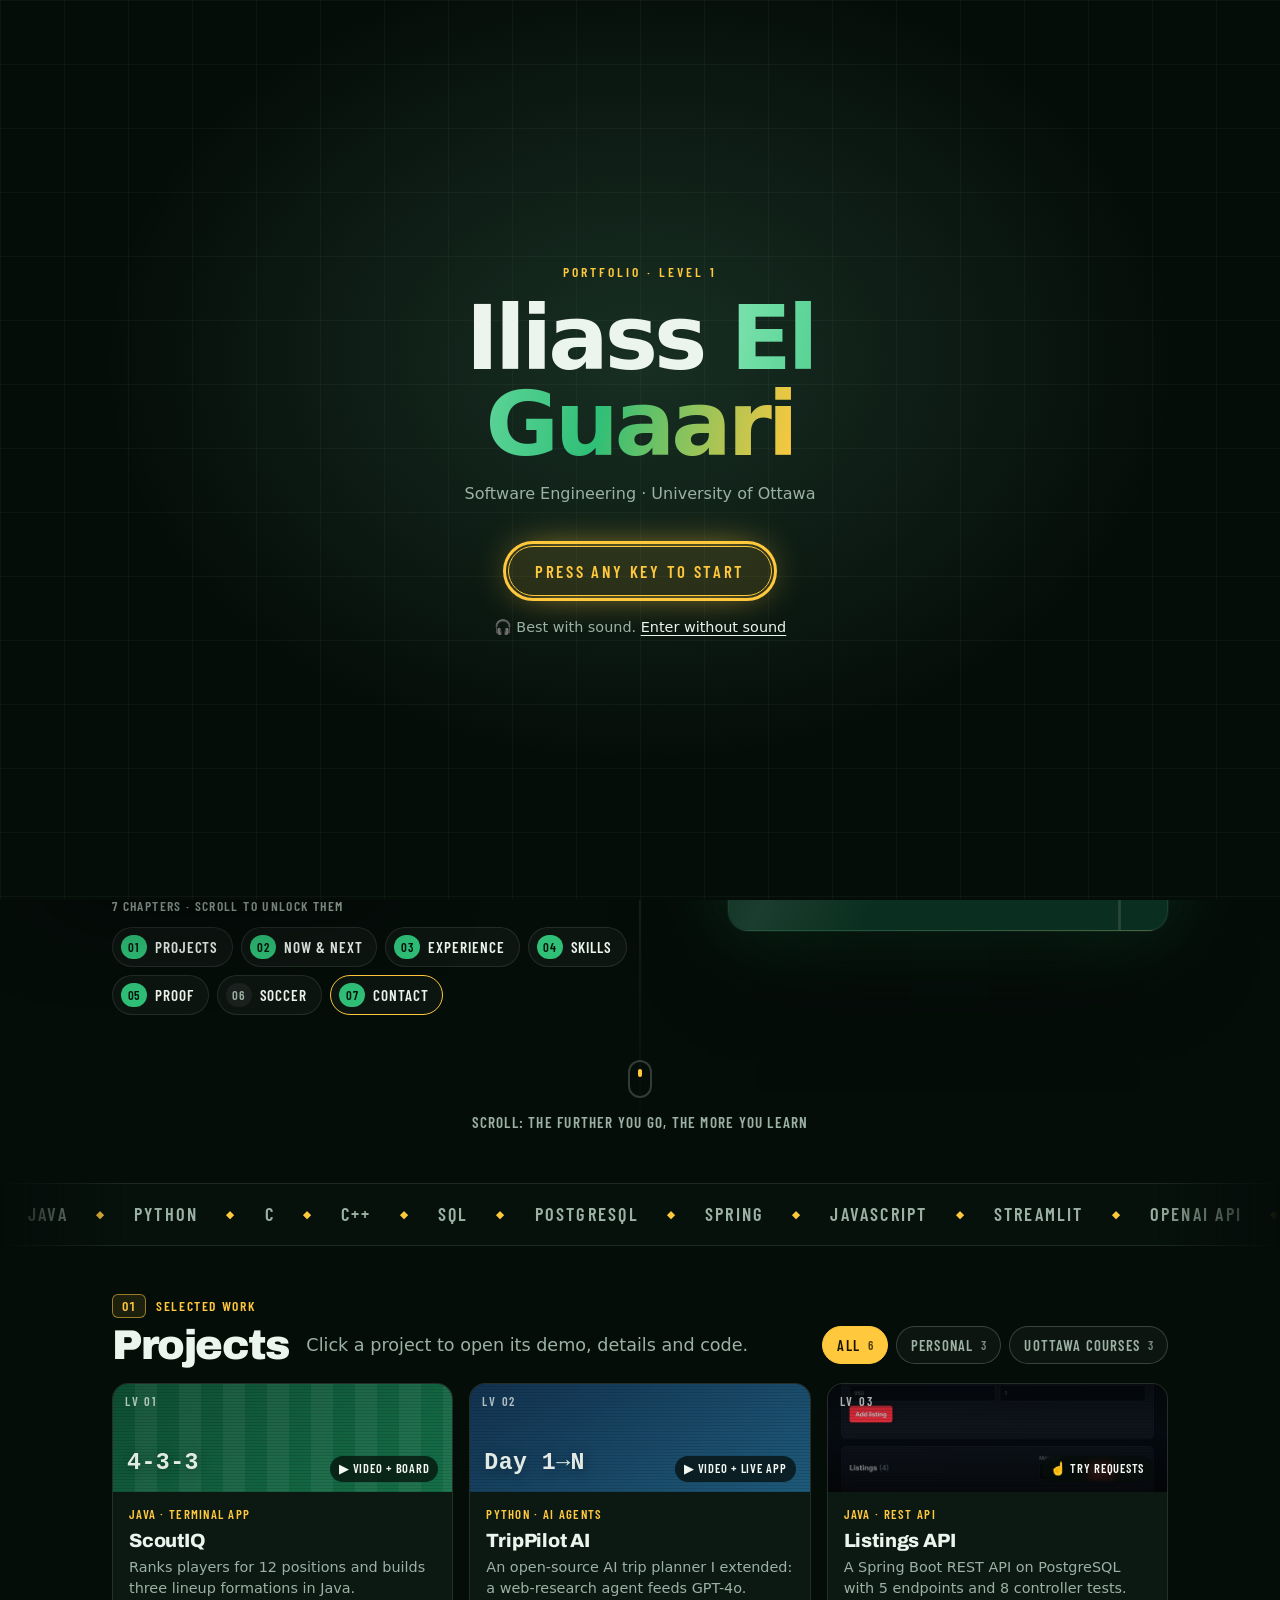
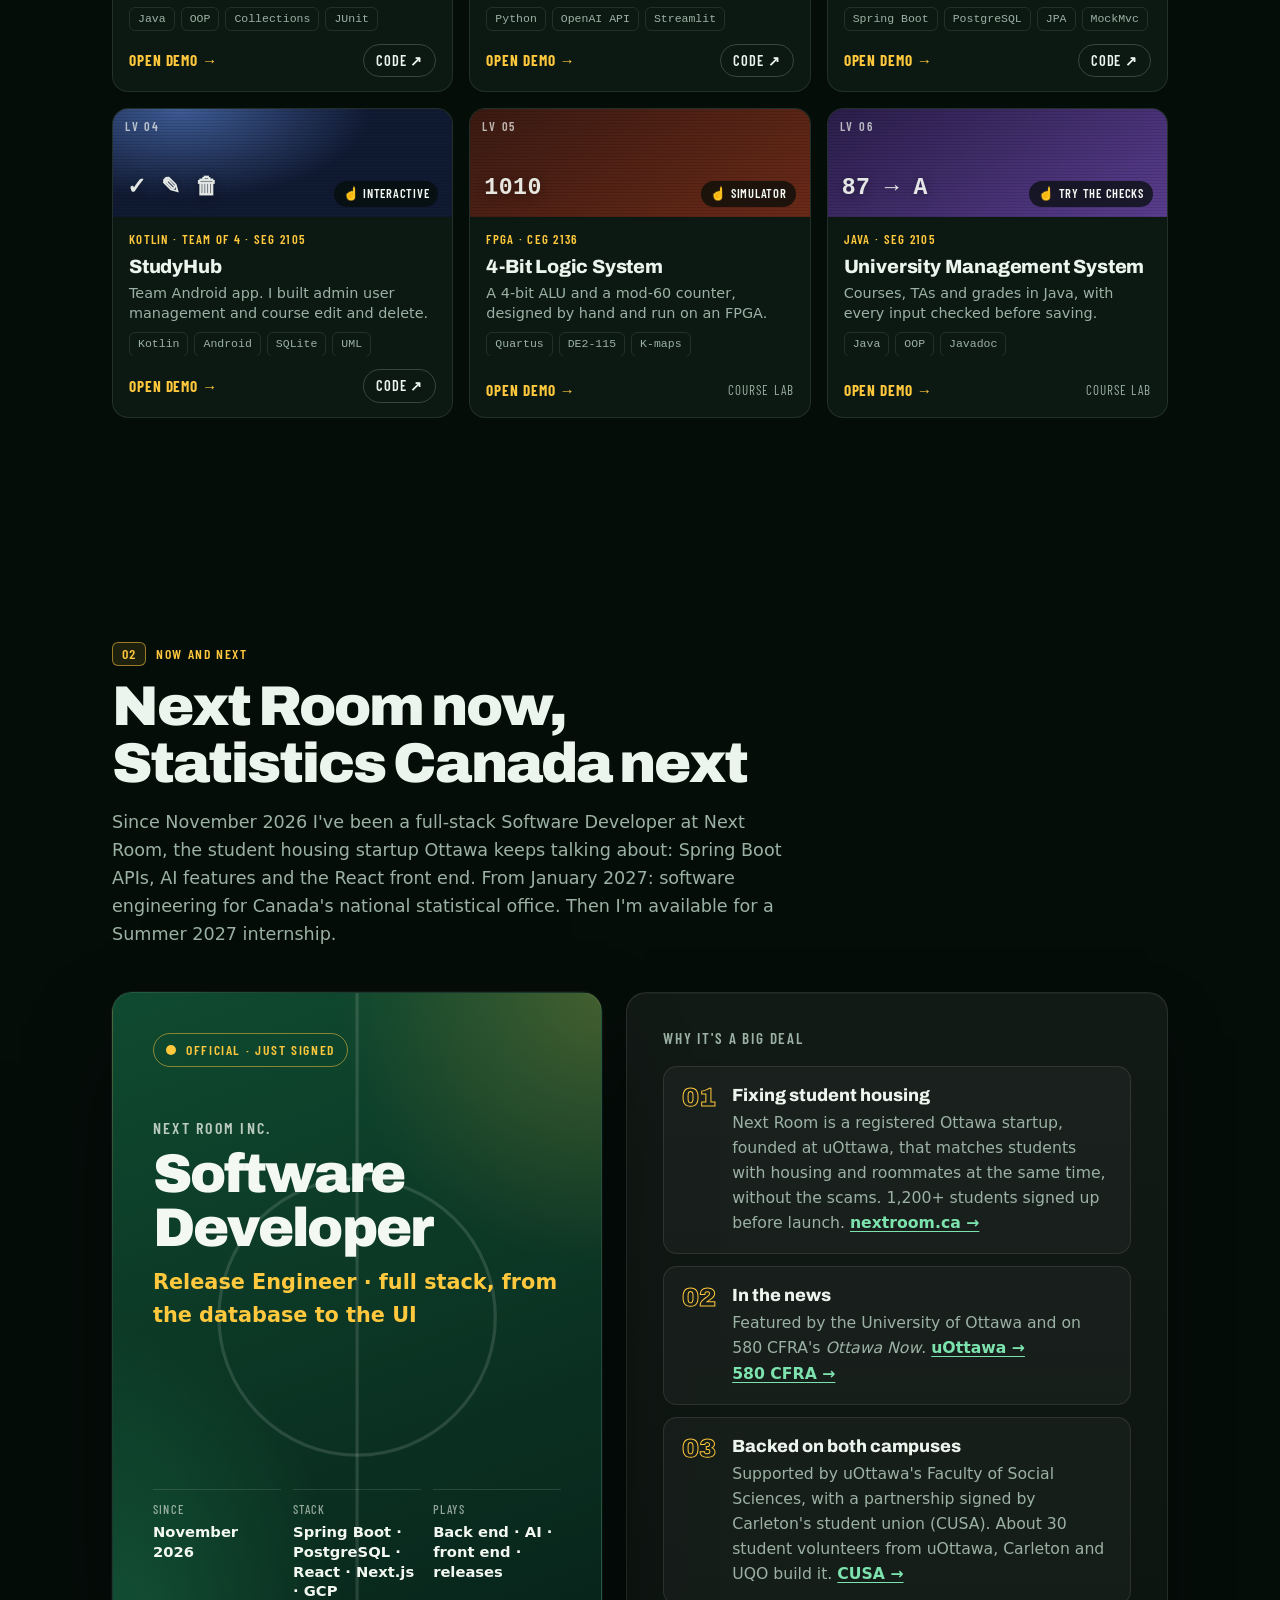
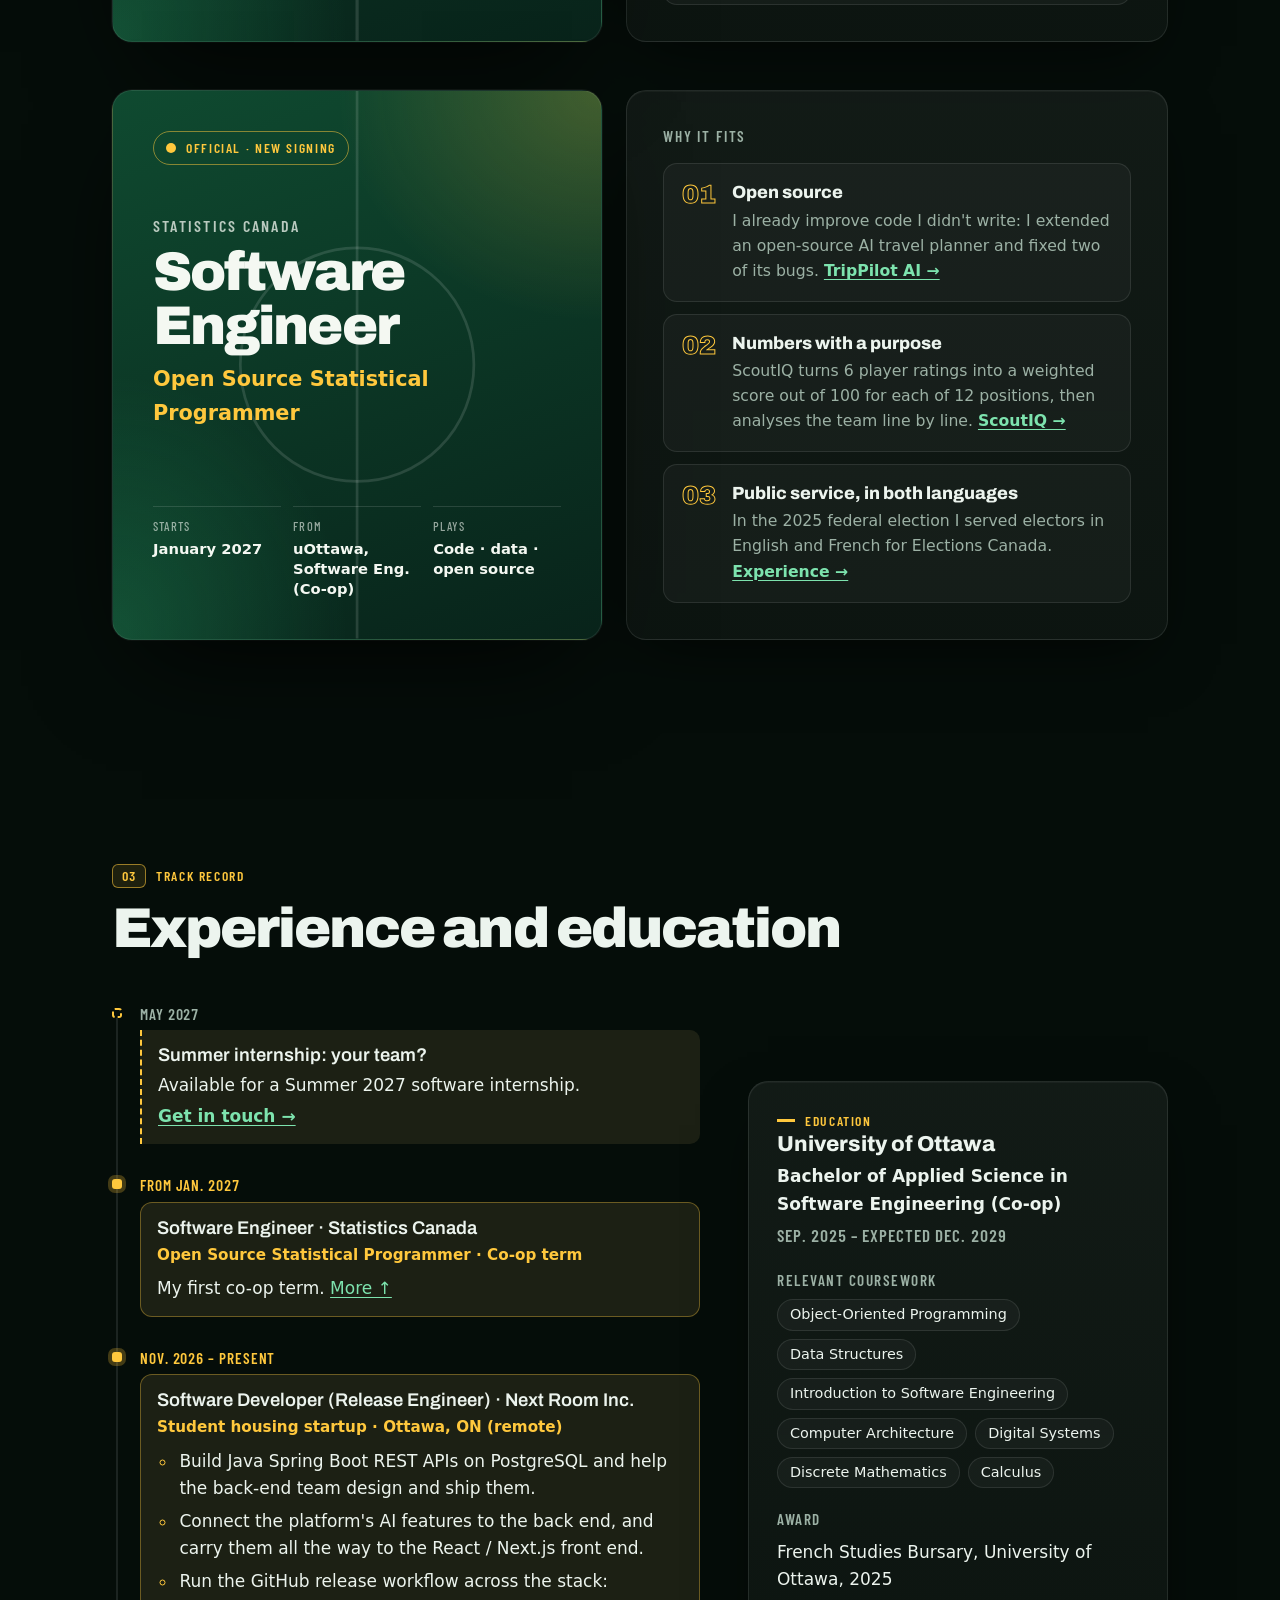
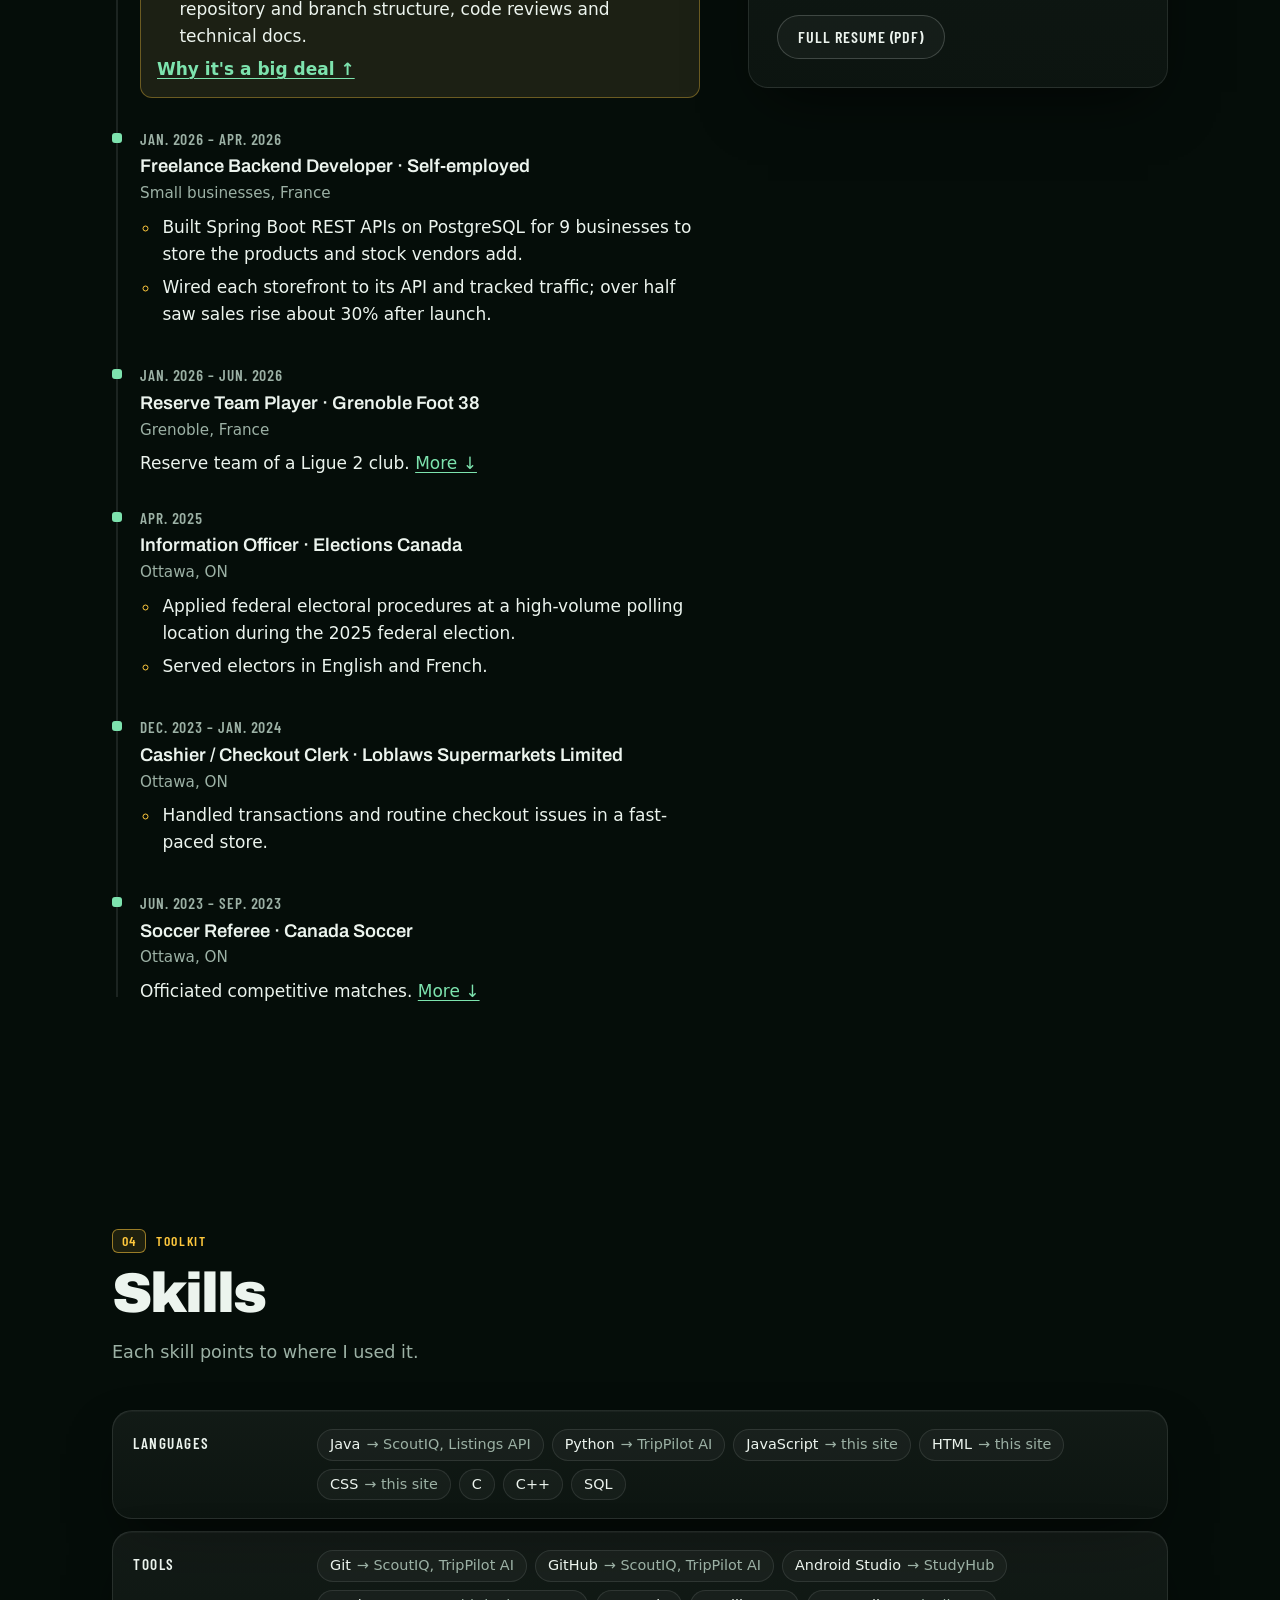
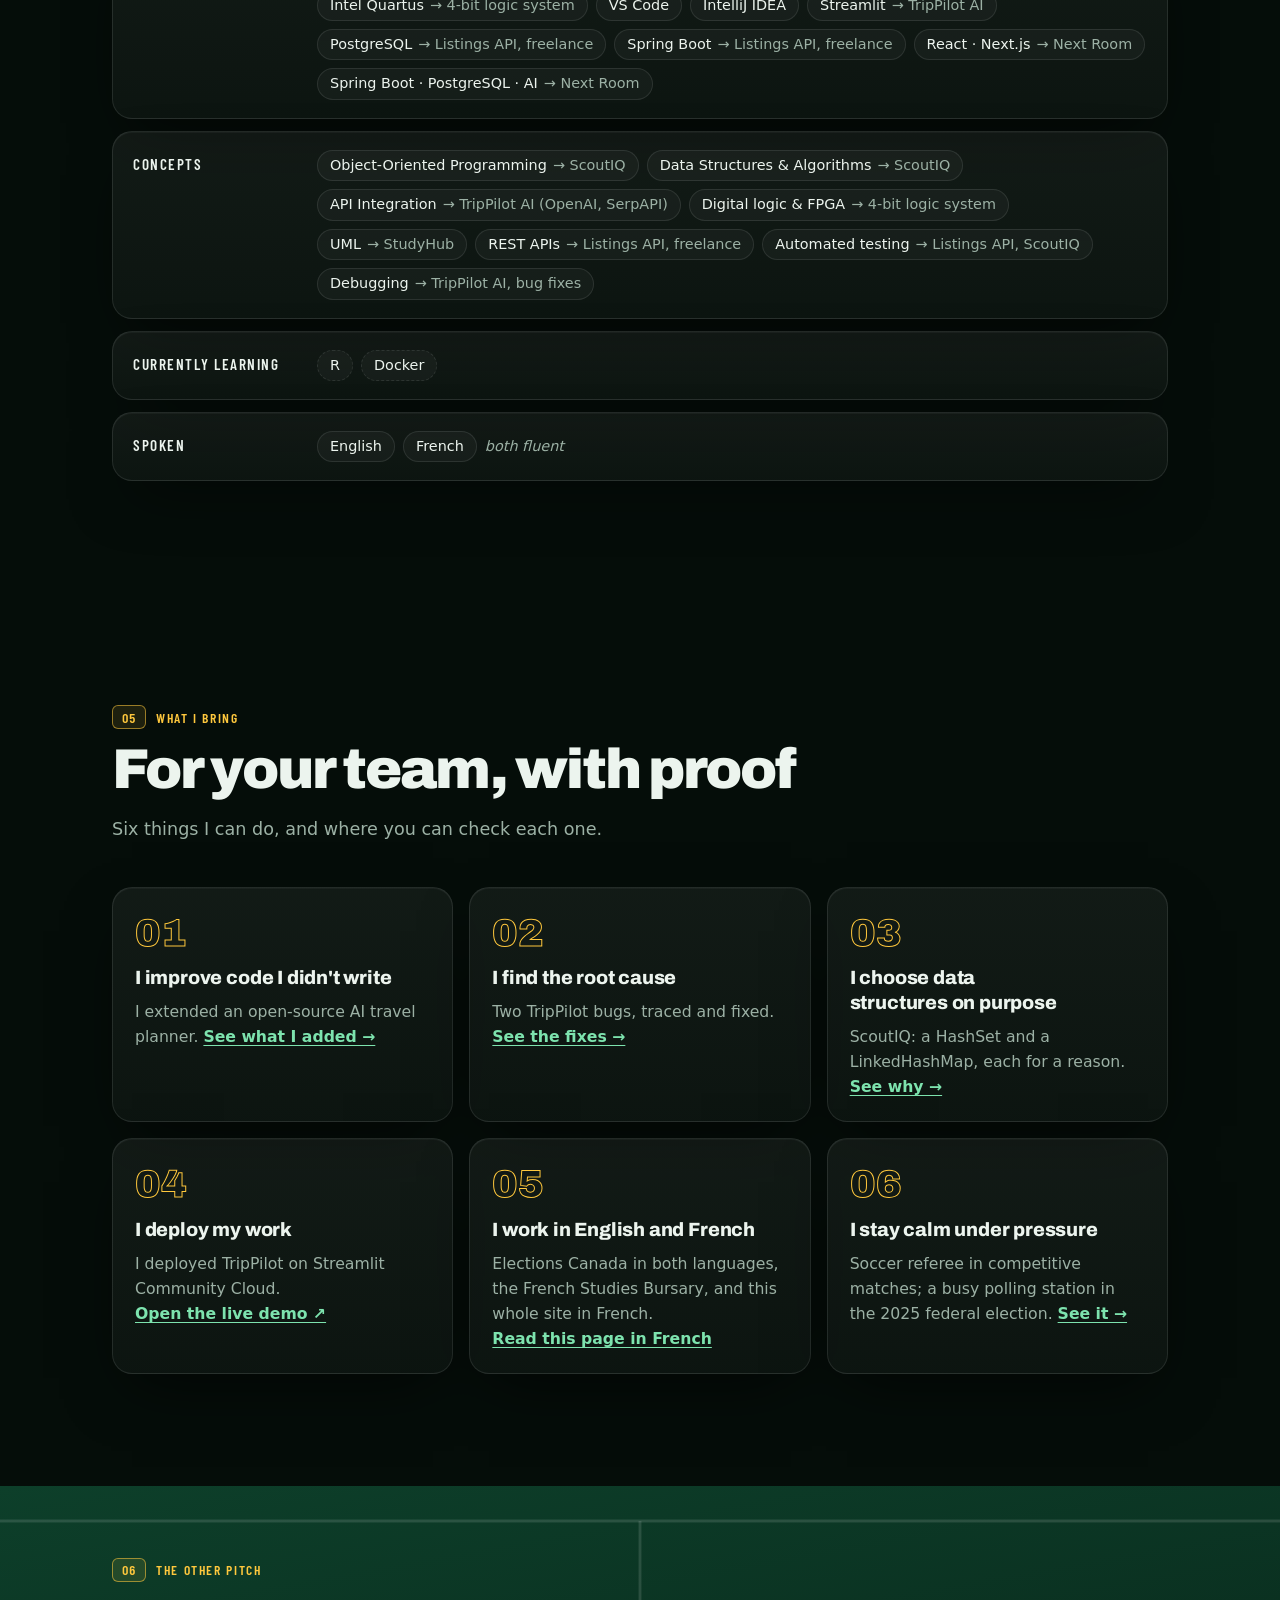
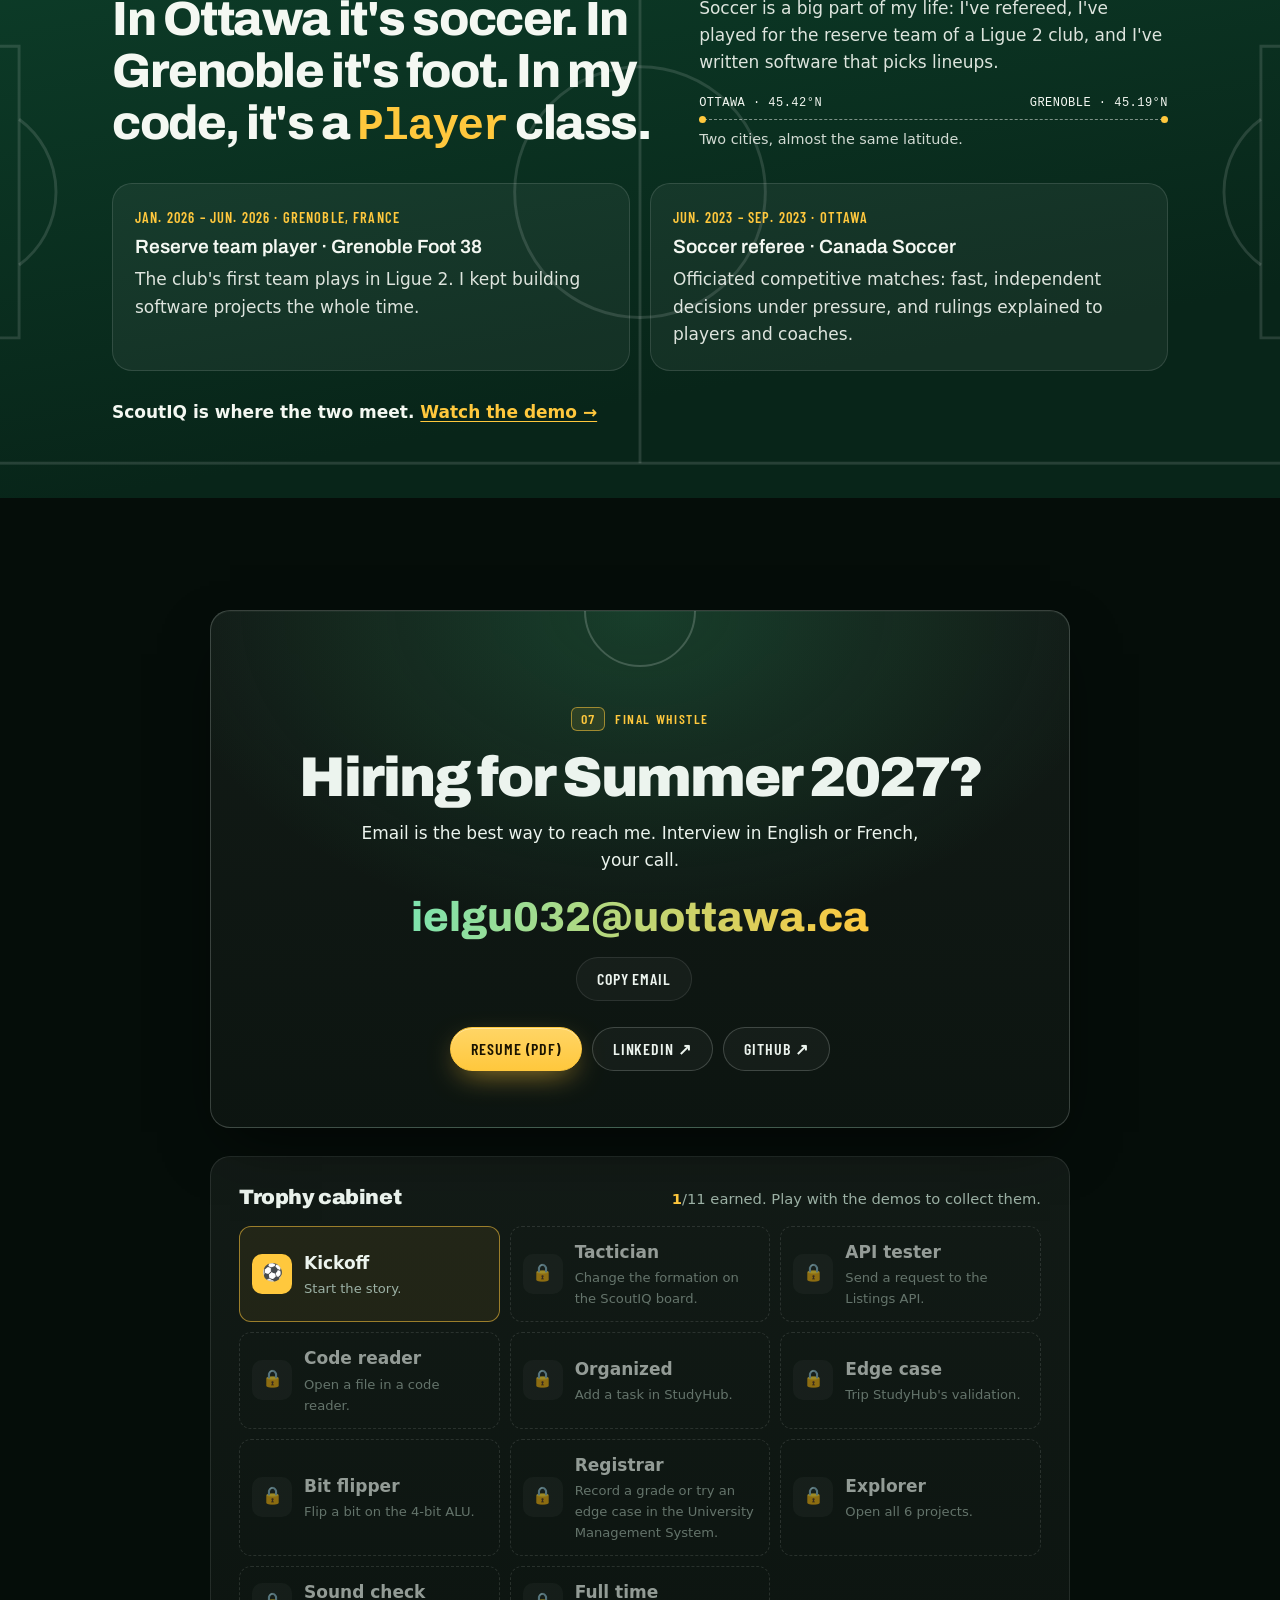
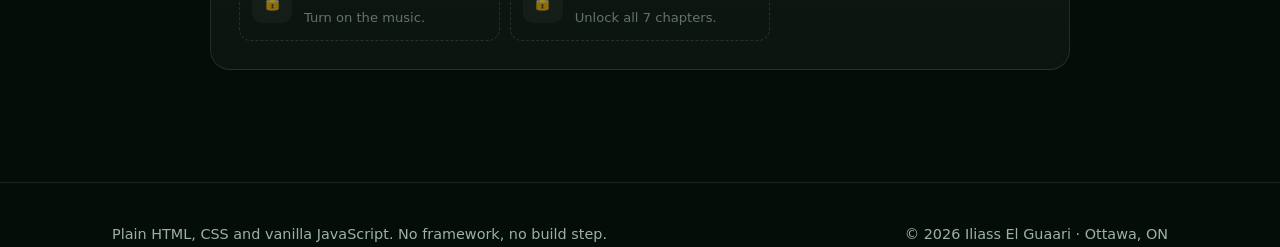
==== commit b965a20e: "Next Room: describe the role as full stack, from Spring Boot APIs and AI to the React front end" ====
--- a/index.html
+++ b/index.html
@@ -115,12 +115,12 @@
             <p class="rotator" aria-hidden="true">
               <span class="rotator-lead"><span lang="en">I build</span><span lang="fr">Je construis</span></span>
               <span class="rotator-window">
-                <span class="rotator-word" lang="en" data-words="lineup engines in Java|student housing apps in React and Next.js|REST APIs in Spring Boot|AI trip planners in Python|store backends with Spring and PostgreSQL|open-source statistical software">lineup engines in Java</span>
-                <span class="rotator-word" lang="fr" data-words="des moteurs de compo en Java|des applis de logement étudiant en React et Next.js|des API REST avec Spring Boot|des planificateurs de voyage IA en Python|des back-ends de boutiques avec Spring et PostgreSQL|du logiciel statistique libre">des moteurs de compo en Java</span>
+                <span class="rotator-word" lang="en" data-words="lineup engines in Java|a student housing platform, back end to front end|REST APIs in Spring Boot|AI trip planners in Python|store backends with Spring and PostgreSQL|open-source statistical software">lineup engines in Java</span>
+                <span class="rotator-word" lang="fr" data-words="des moteurs de compo en Java|une plateforme de logement étudiant, du back-end au front-end|des API REST avec Spring Boot|des planificateurs de voyage IA en Python|des back-ends de boutiques avec Spring et PostgreSQL|du logiciel statistique libre">des moteurs de compo en Java</span>
               </span>
             </p>
-            <p class="lead" lang="en">I'm a Software Engineering co-op student at the University of Ottawa. I'm a Software Developer at Next Room, the student housing startup in the news across Ottawa, and in January 2027 I start at Statistics Canada as an Open Source Statistical Programmer. I built a Java engine that picks a soccer lineup from a roster, and I extended an open-source AI travel planner. I work in English and French.</p>
-            <p class="lead" lang="fr">Je suis étudiant en génie logiciel (régime coop) à l'Université d'Ottawa. Je suis développeur logiciel chez Next Room, la jeune pousse de logement étudiant dont on parle partout à Ottawa, et en janvier 2027, je commence chez Statistique Canada comme programmeur statistique à code source ouvert. J'ai créé un moteur Java qui compose une équipe de soccer à partir d'un effectif, et j'ai enrichi un planificateur de voyage IA open source. Je travaille en français comme en anglais.</p>
+            <p class="lead" lang="en">I'm a Software Engineering co-op student at the University of Ottawa. I'm a full-stack Software Developer at Next Room, the student housing startup in the news across Ottawa, and in January 2027 I start at Statistics Canada as an Open Source Statistical Programmer. I built a Java engine that picks a soccer lineup from a roster, and I extended an open-source AI travel planner. I work in English and French.</p>
+            <p class="lead" lang="fr">Je suis étudiant en génie logiciel (régime coop) à l'Université d'Ottawa. Je suis développeur logiciel full stack chez Next Room, la jeune pousse de logement étudiant dont on parle partout à Ottawa, et en janvier 2027, je commence chez Statistique Canada comme programmeur statistique à code source ouvert. J'ai créé un moteur Java qui compose une équipe de soccer à partir d'un effectif, et j'ai enrichi un planificateur de voyage IA open source. Je travaille en français comme en anglais.</p>
             <div class="hero-ctas">
               <a class="btn btn--amber btn--lg" href="#projects"><span lang="en">Explore my story</span><span lang="fr">Découvrir mon parcours</span><svg class="btn-arrow" viewBox="0 0 24 24" fill="none" stroke="currentColor" stroke-width="2.2" stroke-linecap="round" stroke-linejoin="round" aria-hidden="true"><path d="M12 5v14M6 13l6 6 6-6"/></svg></a>
               <a class="btn btn--outline btn--lg" href="mailto:ielgu032@uottawa.ca"><span lang="en">Email me</span><span lang="fr">M'écrire</span></a>
@@ -843,7 +843,7 @@
         <div class="section-head">
           <p class="kicker"><span class="ch">02</span><span lang="en">Now and next</span><span lang="fr">Maintenant et ensuite</span></p>
           <h2><span lang="en">Next Room now, Statistics Canada next</span><span lang="fr">Next Room maintenant, Statistique Canada ensuite</span></h2>
-          <p class="section-sub"><span lang="en">Since November 2026 I've been a Software Developer at Next Room, the student housing startup Ottawa keeps talking about. From January 2027: software engineering for Canada's national statistical office. Then I'm available for a Summer 2027 internship.</span><span lang="fr">Depuis novembre 2026, je suis développeur logiciel chez Next Room, la jeune pousse de logement étudiant dont Ottawa parle sans arrêt. Dès janvier 2027&nbsp;: le génie logiciel au service de l'organisme statistique national du Canada. Ensuite, je suis disponible pour un stage coop à l'été 2027.</span></p>
+          <p class="section-sub"><span lang="en">Since November 2026 I've been a full-stack Software Developer at Next Room, the student housing startup Ottawa keeps talking about: Spring Boot APIs, AI features and the React front end. From January 2027: software engineering for Canada's national statistical office. Then I'm available for a Summer 2027 internship.</span><span lang="fr">Depuis novembre 2026, je suis développeur logiciel full stack chez Next Room, la jeune pousse de logement étudiant dont Ottawa parle sans arrêt&nbsp;: API Spring Boot, fonctionnalités d'IA et front-end React. Dès janvier 2027&nbsp;: le génie logiciel au service de l'organisme statistique national du Canada. Ensuite, je suis disponible pour un stage coop à l'été 2027.</span></p>
         </div>
 
         <div class="signing signing--nextroom" id="nextroom">
@@ -856,11 +856,11 @@
             <p class="signing-tag"><span class="live-dot" aria-hidden="true"></span><span lang="en">Official · Just signed</span><span lang="fr">Officiel · Tout juste signé</span></p>
             <p class="signing-org"><a href="https://nextroom.ca" target="_blank" rel="noopener">Next Room Inc.</a></p>
             <h3 class="signing-role"><span lang="en">Software Developer</span><span lang="fr">Développeur logiciel</span></h3>
-            <p class="signing-focus"><span lang="en">Release Engineer · front end, APIs and releases</span><span lang="fr">Ingénieur de versions · front-end, API et mises en production</span></p>
+            <p class="signing-focus"><span lang="en">Release Engineer · full stack, from the database to the UI</span><span lang="fr">Ingénieur de versions · full stack, de la base de données à l'interface</span></p>
             <dl class="signing-meta">
               <div><dt><span lang="en">Since</span><span lang="fr">Depuis</span></dt><dd><span lang="en">November 2026</span><span lang="fr">novembre 2026</span></dd></div>
-              <div><dt><span lang="en">Stack</span><span lang="fr">Technos</span></dt><dd>React · Next.js · Spring Boot · PostgreSQL</dd></div>
-              <div><dt><span lang="en">Plays</span><span lang="fr">Poste</span></dt><dd><span lang="en">Front end · APIs · GitHub releases</span><span lang="fr">Front-end · API · versions GitHub</span></dd></div>
+              <div><dt><span lang="en">Stack</span><span lang="fr">Technos</span></dt><dd>Spring Boot · PostgreSQL · React · Next.js · GCP</dd></div>
+              <div><dt><span lang="en">Plays</span><span lang="fr">Poste</span></dt><dd><span lang="en">Back end · AI · front end · releases</span><span lang="fr">Back-end · IA · front-end · versions</span></dd></div>
             </dl>
           </article>
 
@@ -972,8 +972,9 @@
                 <h3><span lang="en">Software Developer (Release Engineer) · Next Room Inc.</span><span lang="fr">Développeur logiciel (ingénieur de versions) · Next Room Inc.</span></h3>
                 <p class="tl-where"><span lang="en">Student housing startup · Ottawa, ON (remote)</span><span lang="fr">Jeune pousse en logement étudiant · Ottawa (Ontario), à distance</span></p>
                 <ul class="bullets">
-                  <li><span lang="en">Build React / Next.js front-end features and connect them to Spring Boot and PostgreSQL APIs.</span><span lang="fr">Je développe des fonctionnalités front-end en React / Next.js et je les relie aux API Spring Boot et PostgreSQL.</span></li>
-                  <li><span lang="en">Run the GitHub release workflow: repository and branch structure, code reviews and technical docs.</span><span lang="fr">Je gère le flux de mise en production sur GitHub&nbsp;: structure des dépôts et des branches, revues de code et documentation technique.</span></li>
+                  <li><span lang="en">Build Java Spring Boot REST APIs on PostgreSQL and help the back-end team design and ship them.</span><span lang="fr">Je construis des API REST Java Spring Boot sur PostgreSQL et j'aide l'équipe back-end à les concevoir et à les livrer.</span></li>
+                  <li><span lang="en">Connect the platform's AI features to the back end, and carry them all the way to the React / Next.js front end.</span><span lang="fr">Je relie les fonctionnalités d'IA de la plateforme au back-end, et je les amène jusqu'au front-end React / Next.js.</span></li>
+                  <li><span lang="en">Run the GitHub release workflow across the stack: repository and branch structure, code reviews and technical docs.</span><span lang="fr">Je gère le flux de mise en production sur GitHub pour toute la pile&nbsp;: structure des dépôts et des branches, revues de code et documentation technique.</span></li>
                 </ul>
                 <p class="tl-link"><a class="tl-more" href="#nextroom"><span lang="en">Why it's a big deal&nbsp;↑</span><span lang="fr">Pourquoi c'est gros&nbsp;↑</span></a></p>
               </div>
@@ -1087,6 +1088,7 @@
               <a class="chip" href="#listings">PostgreSQL <span class="chip-to">→ Listings API, freelance</span></a>
               <a class="chip" href="#listings">Spring Boot <span class="chip-to">→ Listings API, freelance</span></a>
               <a class="chip" href="#nextroom">React · Next.js <span class="chip-to">→ Next Room</span></a>
+              <a class="chip" href="#nextroom">Spring Boot · PostgreSQL · AI <span class="chip-to">→ Next Room</span></a>
             </dd>
           </div>
           <div class="tool-row">
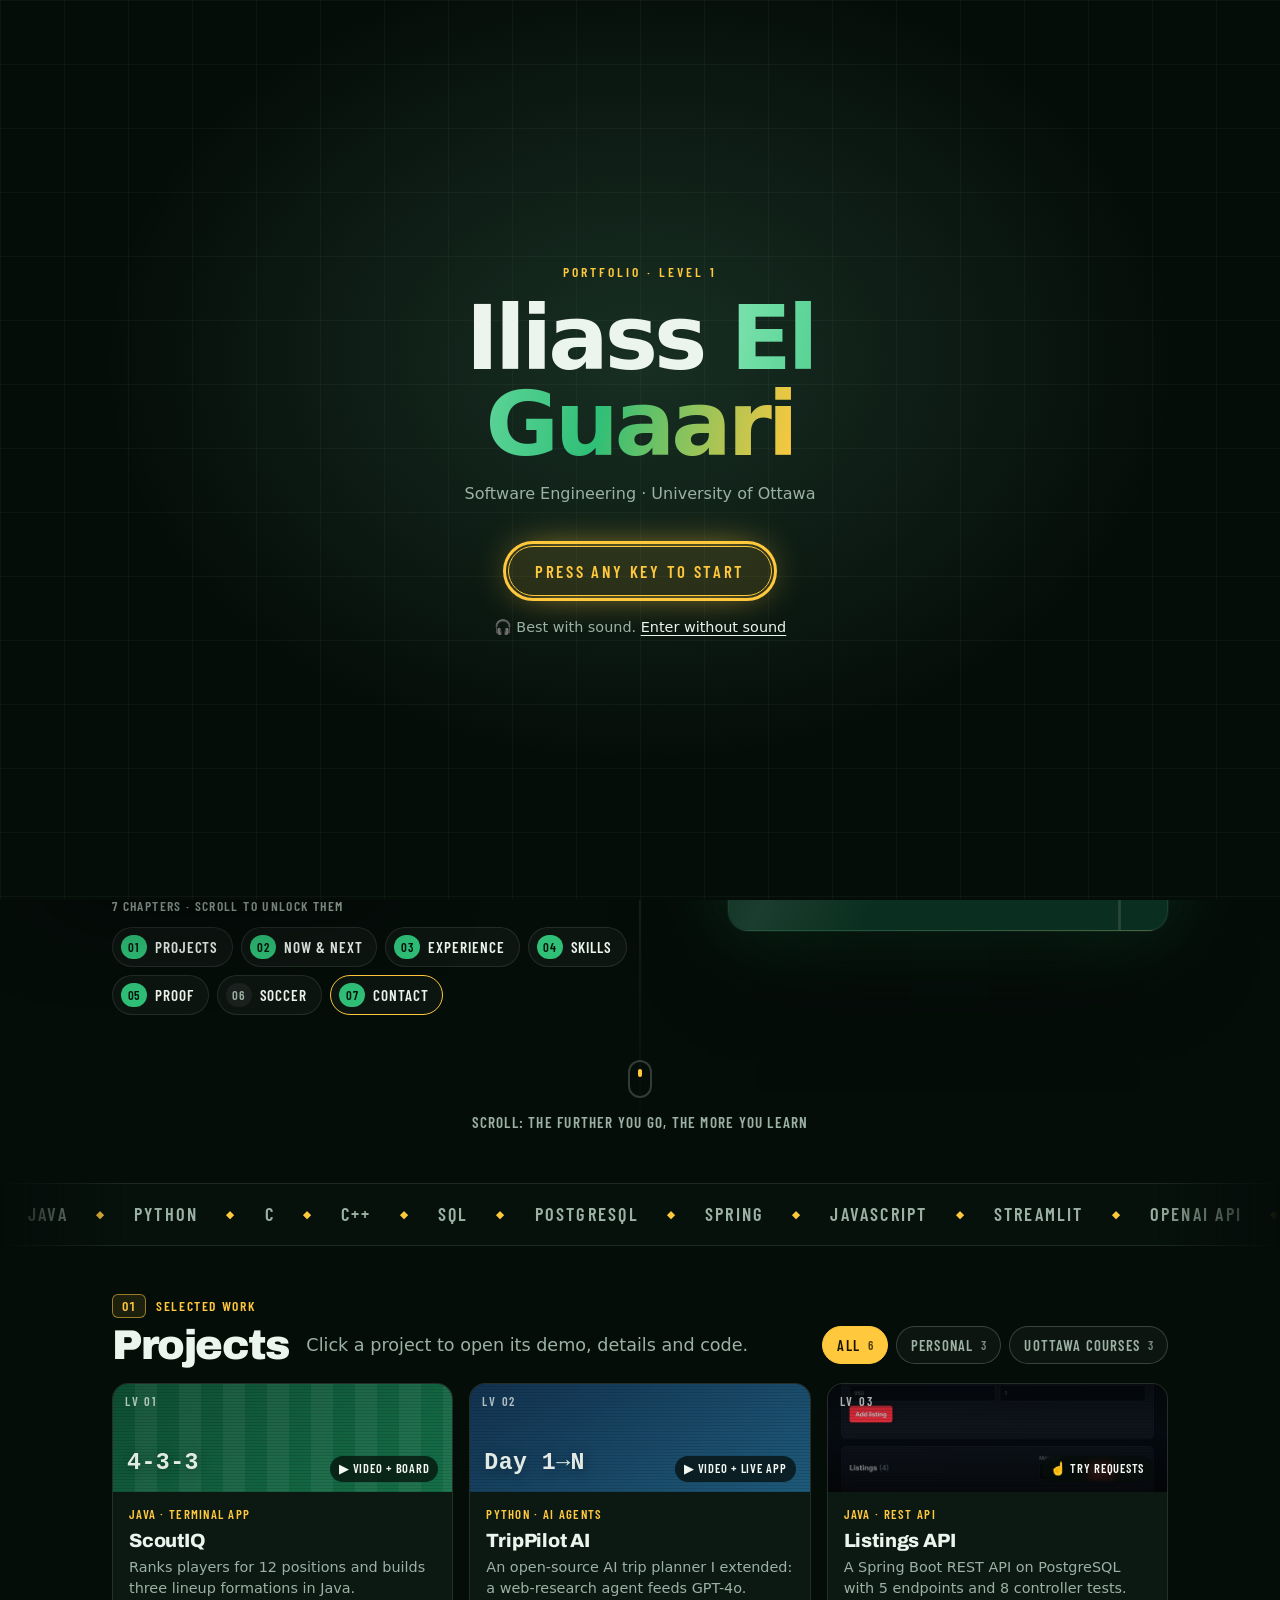
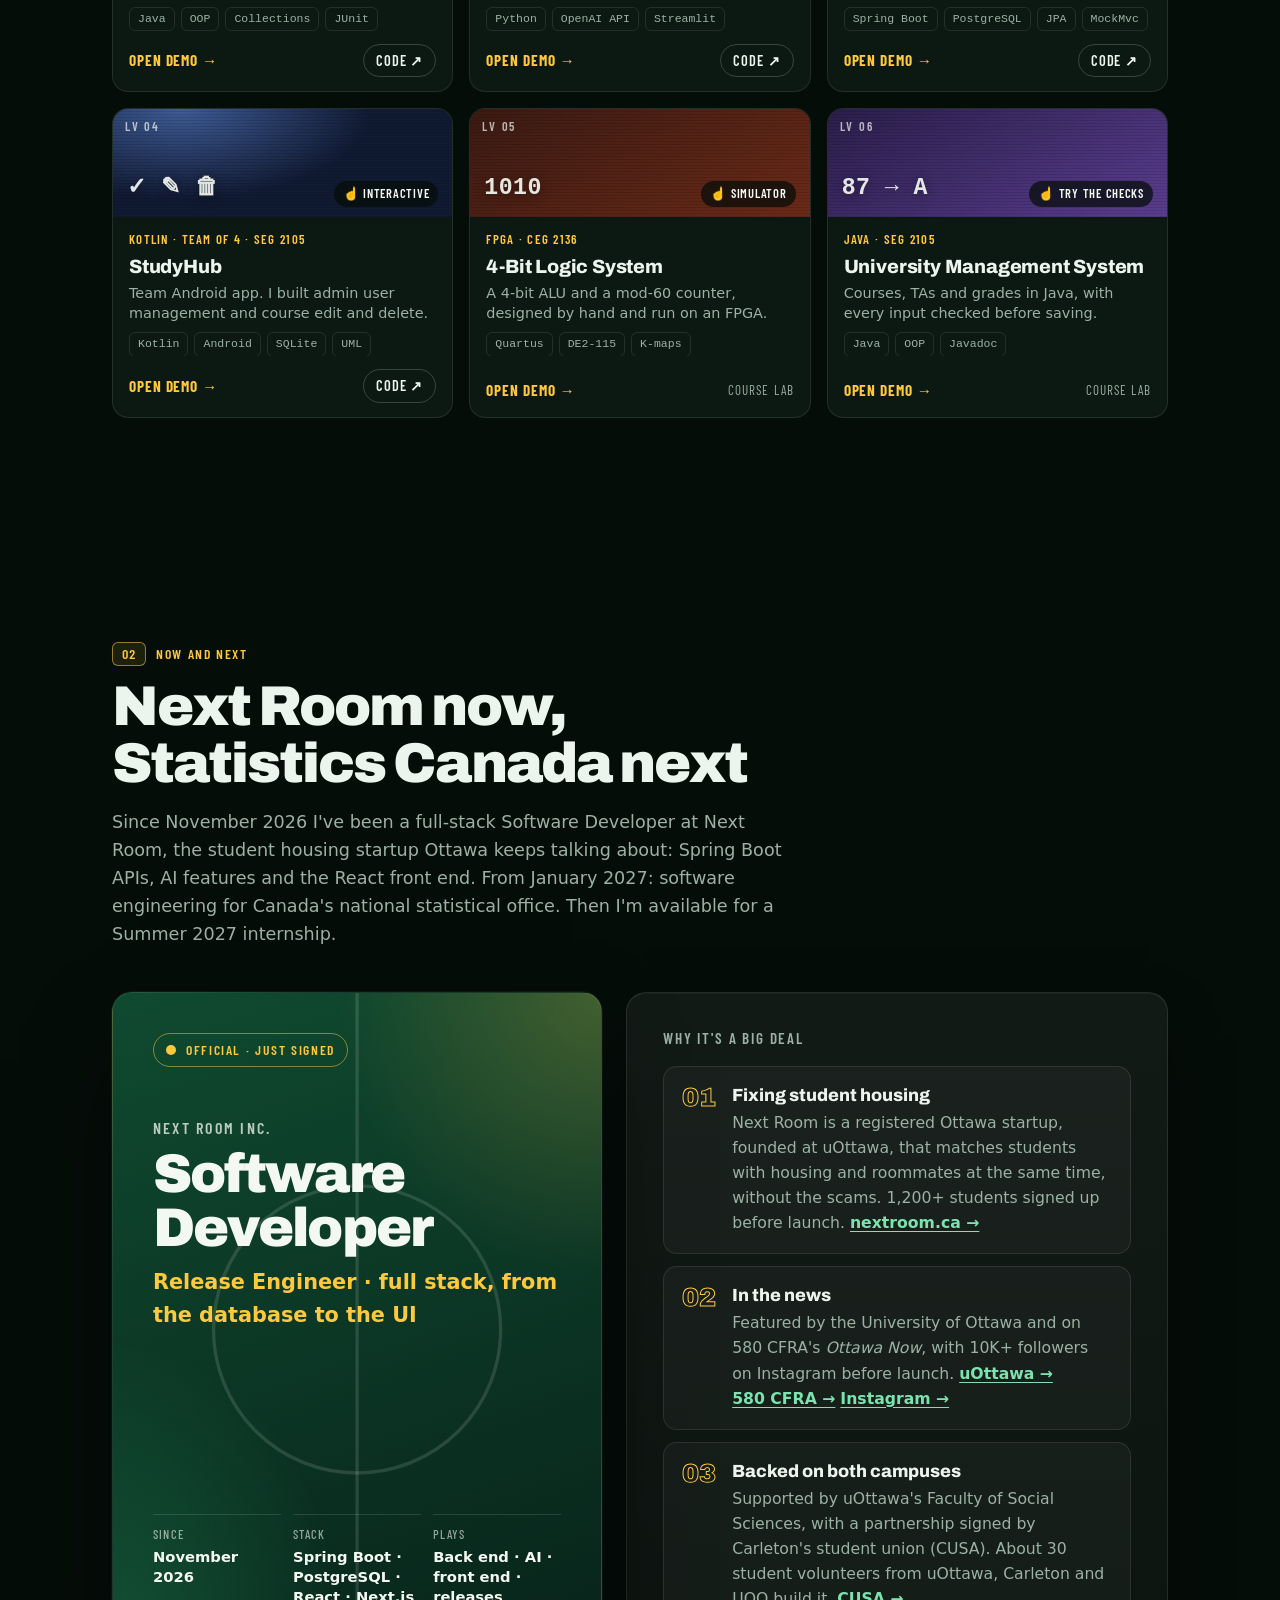
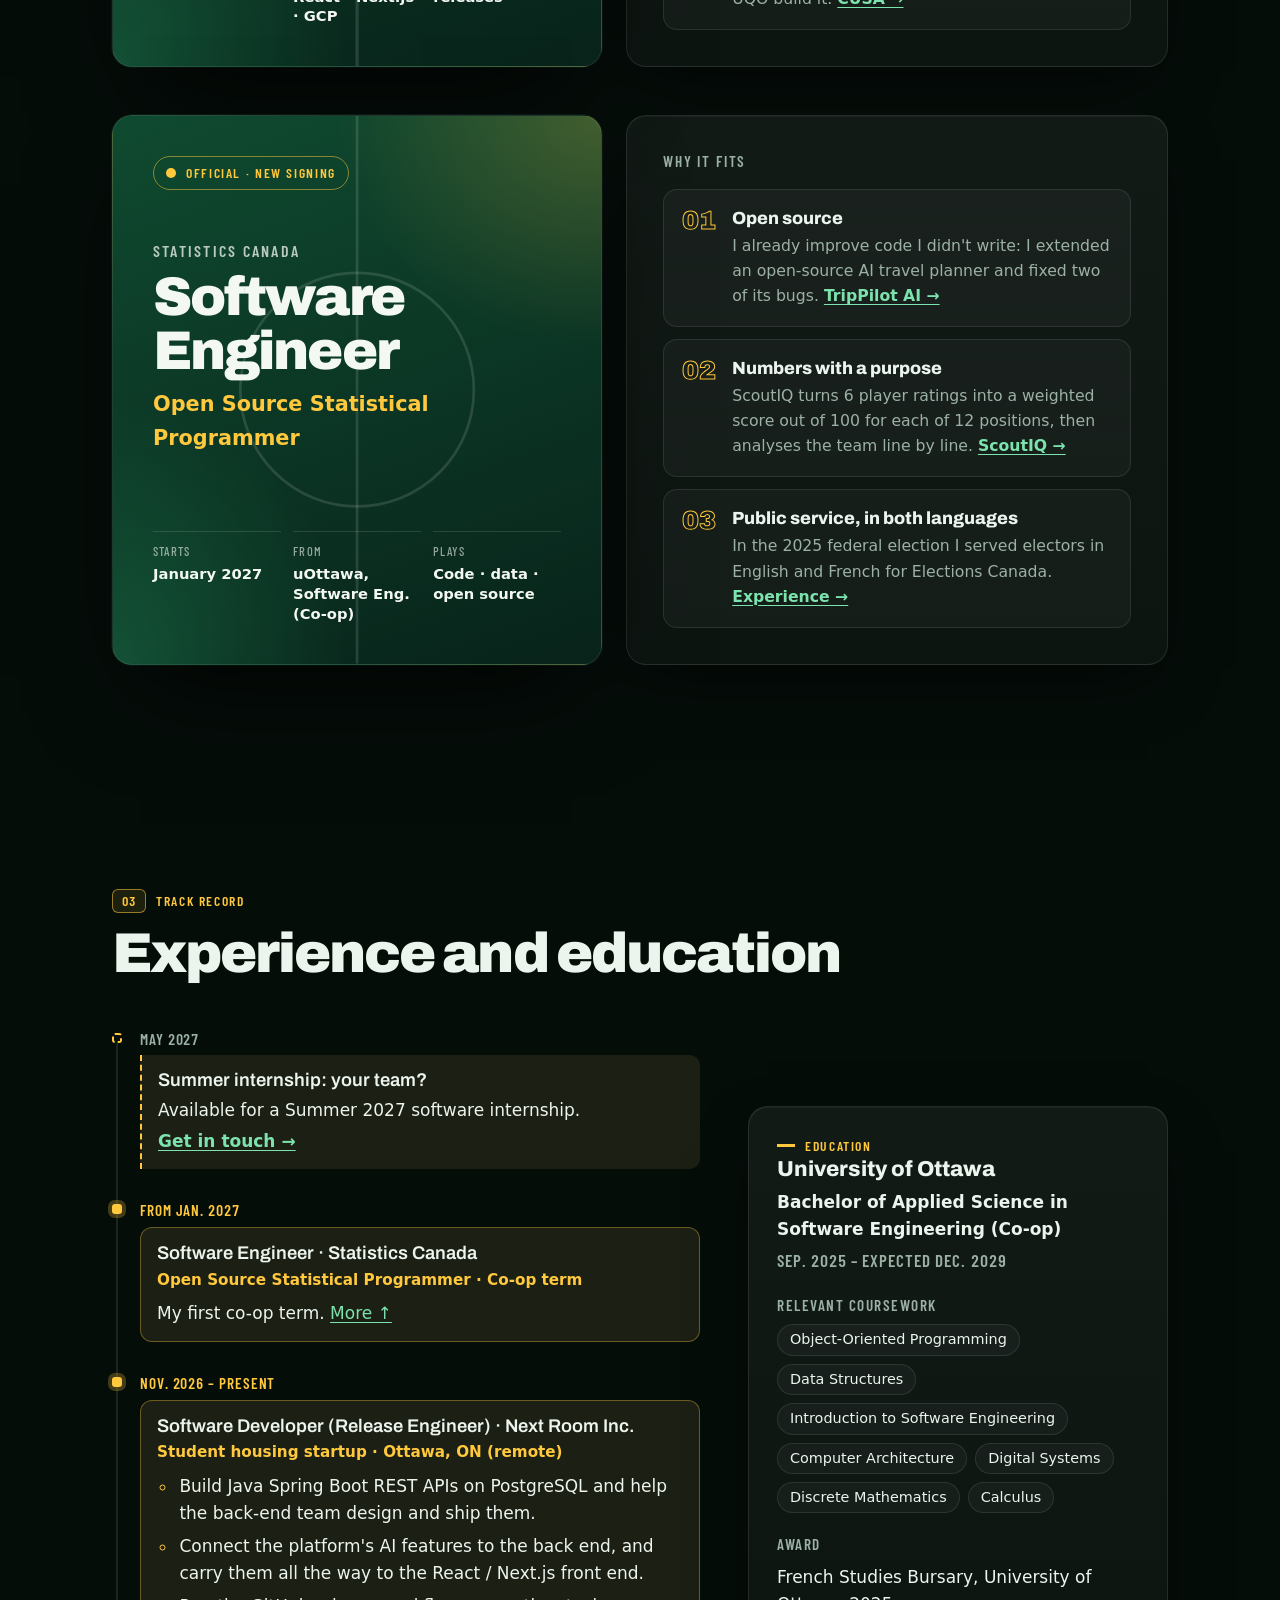
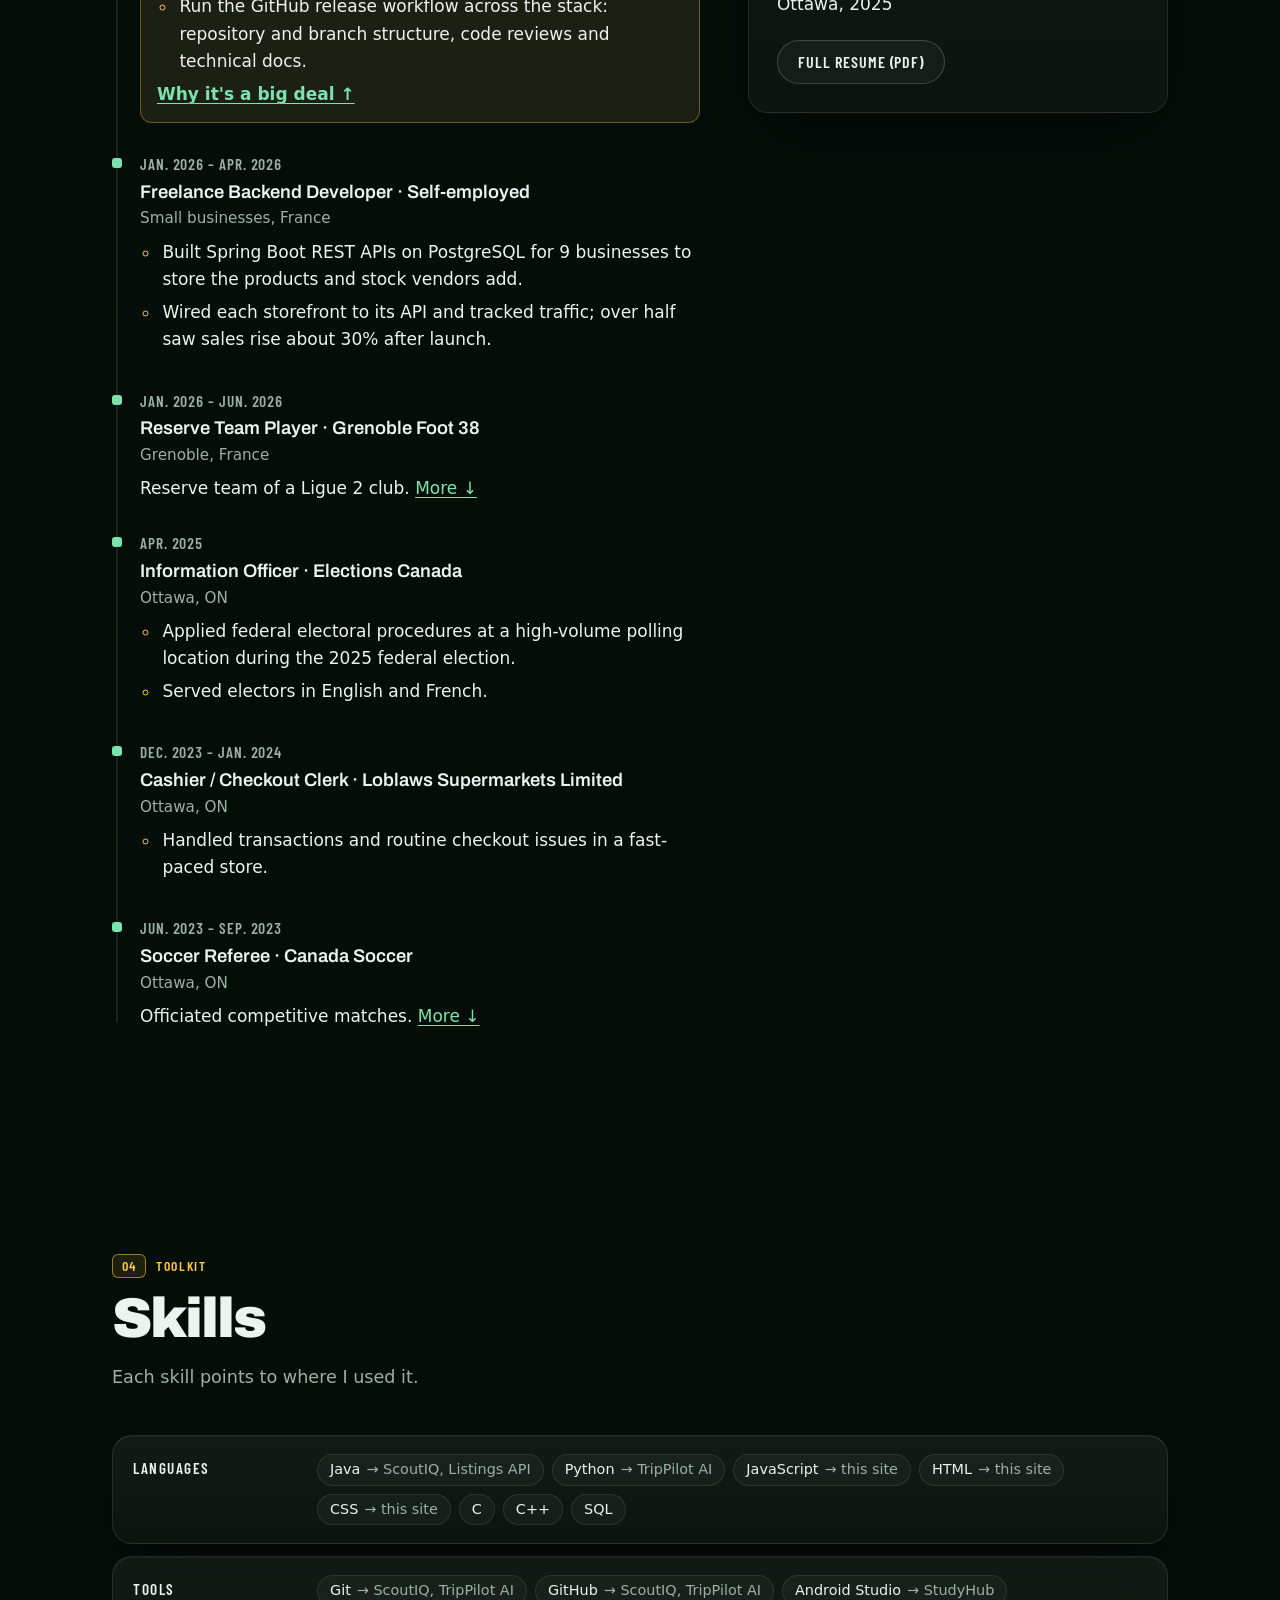
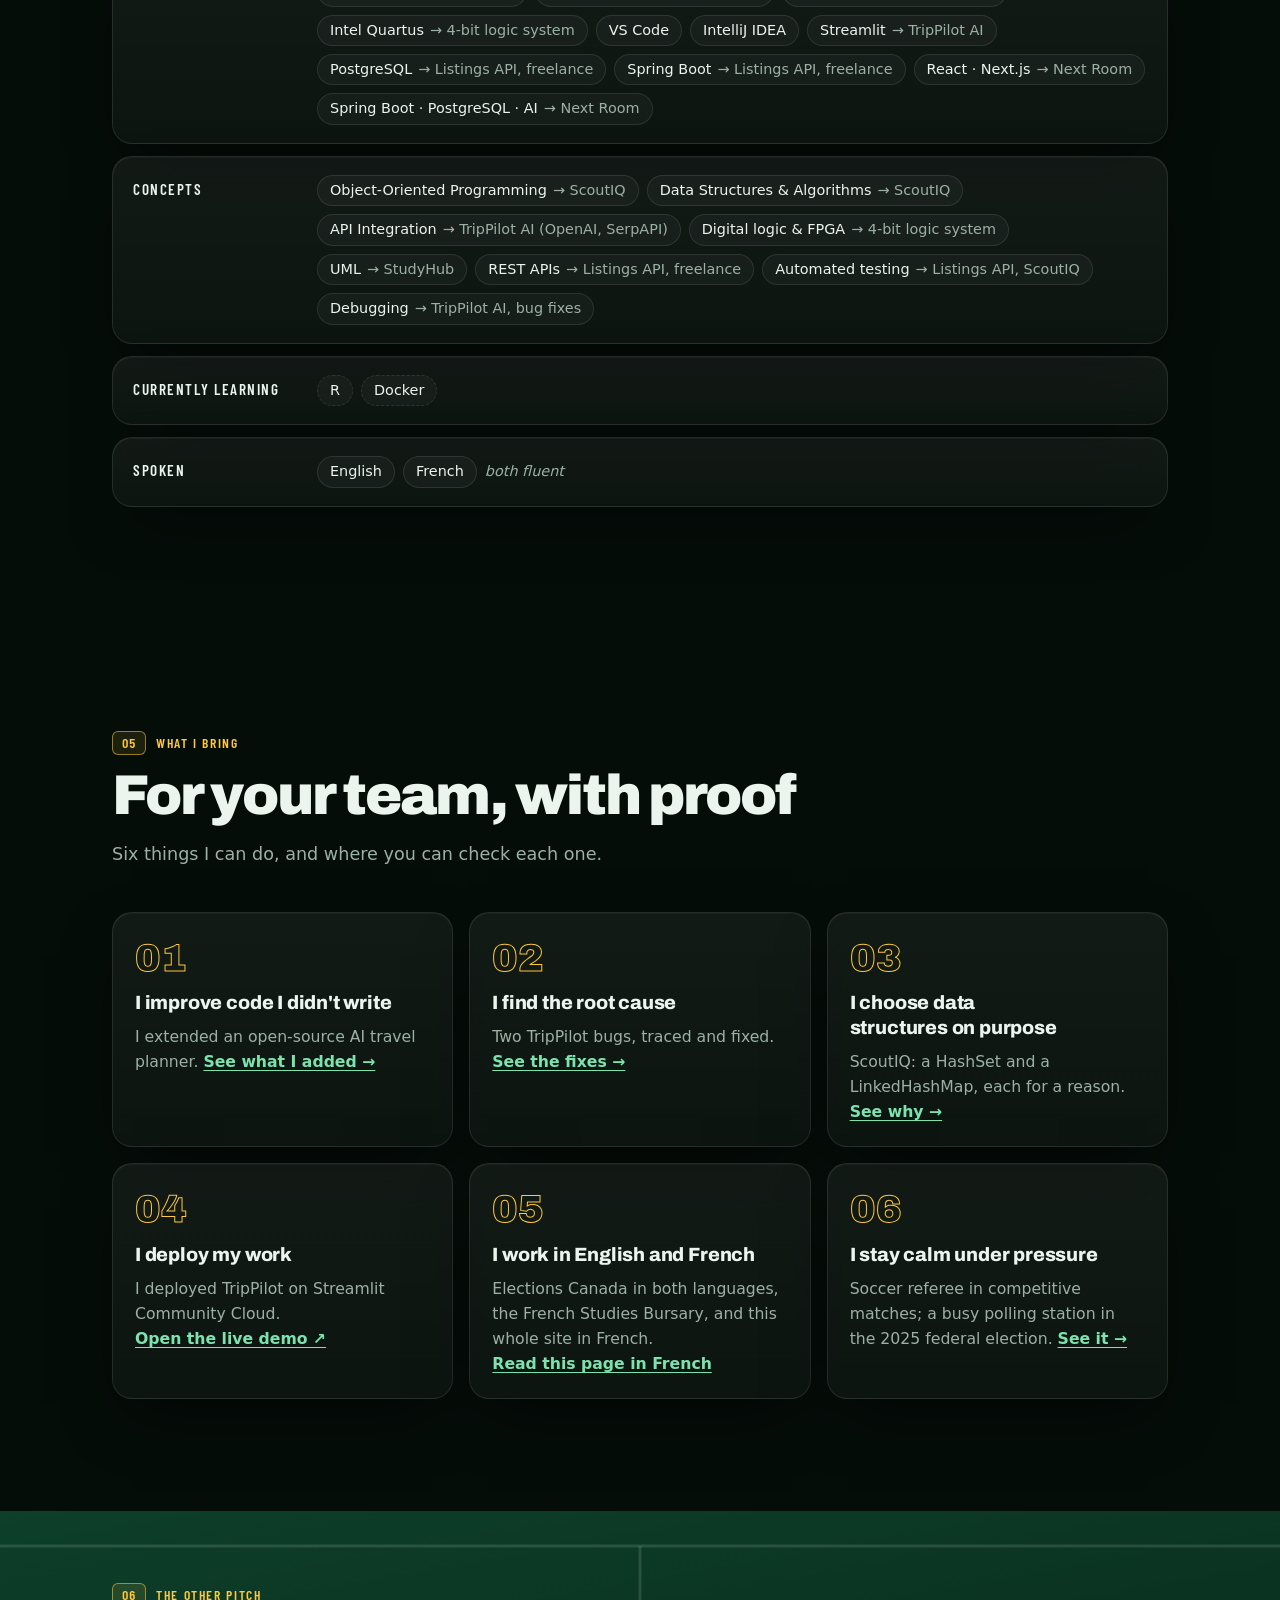
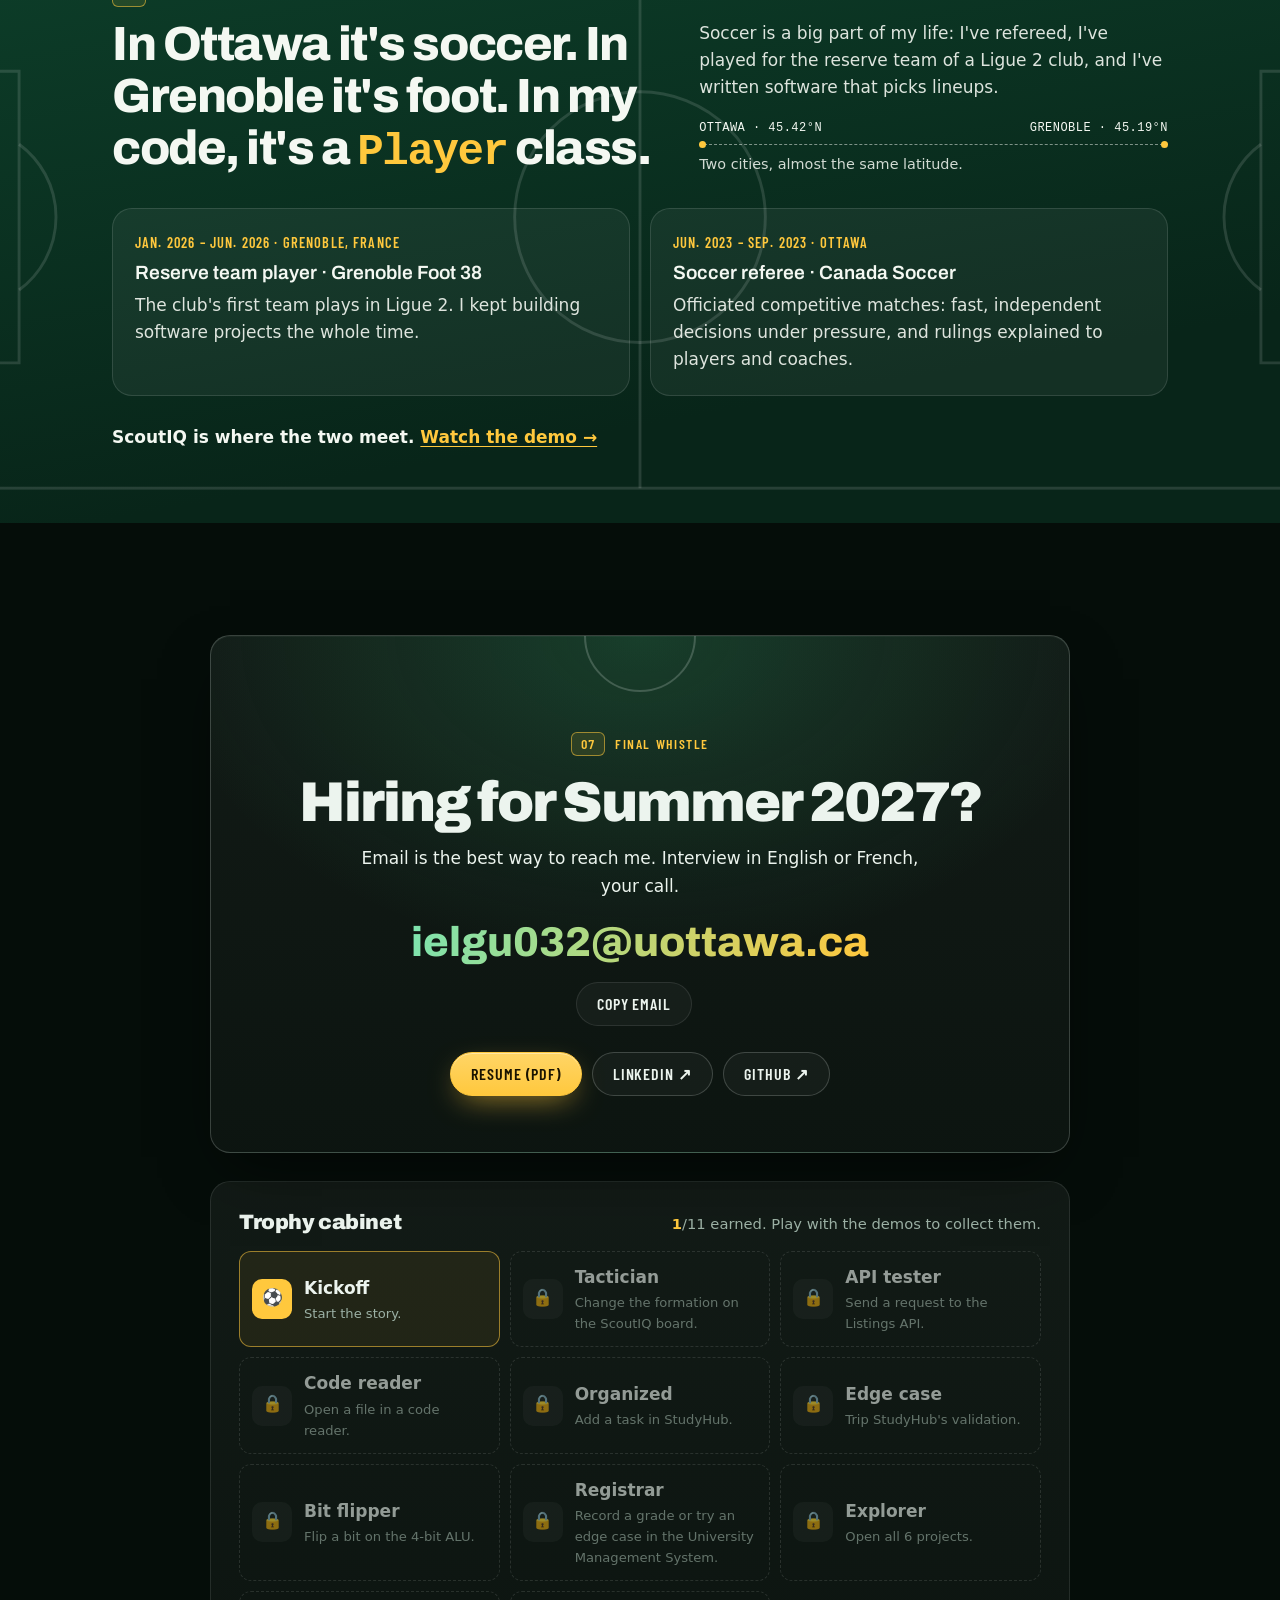
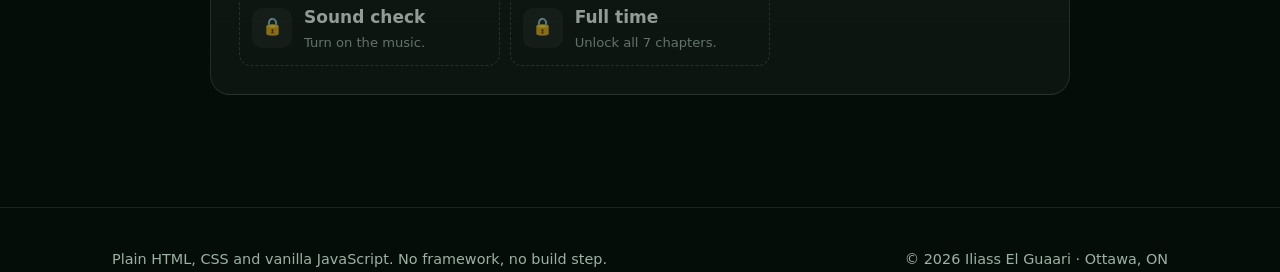
==== commit 37f12986: "Next Room: add 10K+ Instagram following" ====
--- a/index.html
+++ b/index.html
@@ -878,7 +878,7 @@
                 <span class="fit-num" aria-hidden="true">02</span>
                 <div>
                   <h4><span lang="en">In the news</span><span lang="fr">Dans les médias</span></h4>
-                  <p><span lang="en">Featured by the University of Ottawa and on 580 CFRA's <i>Ottawa Now</i>.</span><span lang="fr">À la une de l'Université d'Ottawa et de l'émission <i>Ottawa Now</i> de 580 CFRA.</span> <a href="https://www.uottawa.ca/en/news-all/students-use-self-directed-course-build-housing-app" target="_blank" rel="noopener">uOttawa →</a> <a href="https://omny.fm/shows/580-cfra/ottawa-now-how-a-student-run-invention-is-making-it-easier-for-students-to-find-housing" target="_blank" rel="noopener">580 CFRA →</a></p>
+                  <p><span lang="en">Featured by the University of Ottawa and on 580 CFRA's <i>Ottawa Now</i>, with 10K+ followers on Instagram before launch.</span><span lang="fr">À la une de l'Université d'Ottawa et de l'émission <i>Ottawa Now</i> de 580 CFRA, avec plus de 10&nbsp;000 abonnés sur Instagram avant même le lancement.</span> <a href="https://www.uottawa.ca/en/news-all/students-use-self-directed-course-build-housing-app" target="_blank" rel="noopener">uOttawa →</a> <a href="https://omny.fm/shows/580-cfra/ottawa-now-how-a-student-run-invention-is-making-it-easier-for-students-to-find-housing" target="_blank" rel="noopener">580 CFRA →</a> <a href="https://www.instagram.com/nextroom_ca/" target="_blank" rel="noopener">Instagram →</a></p>
                 </div>
               </li>
               <li class="fit">
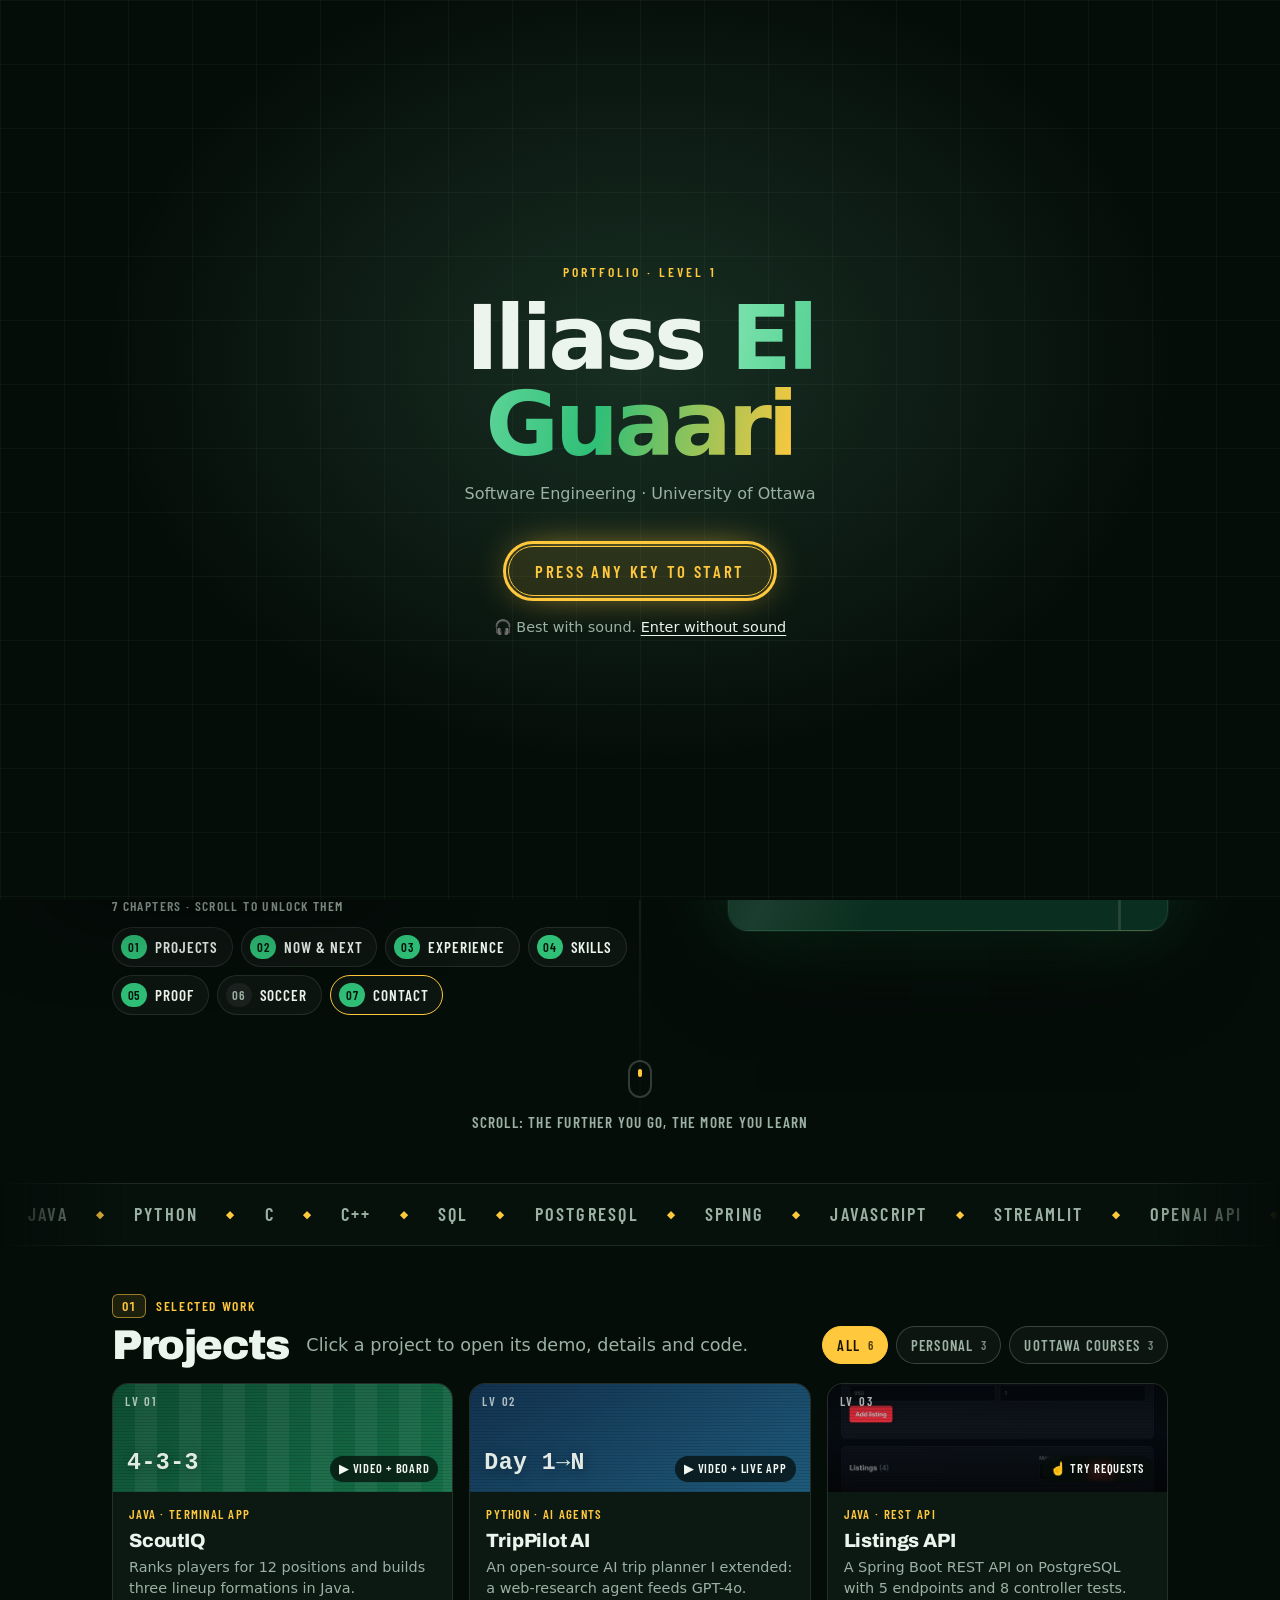
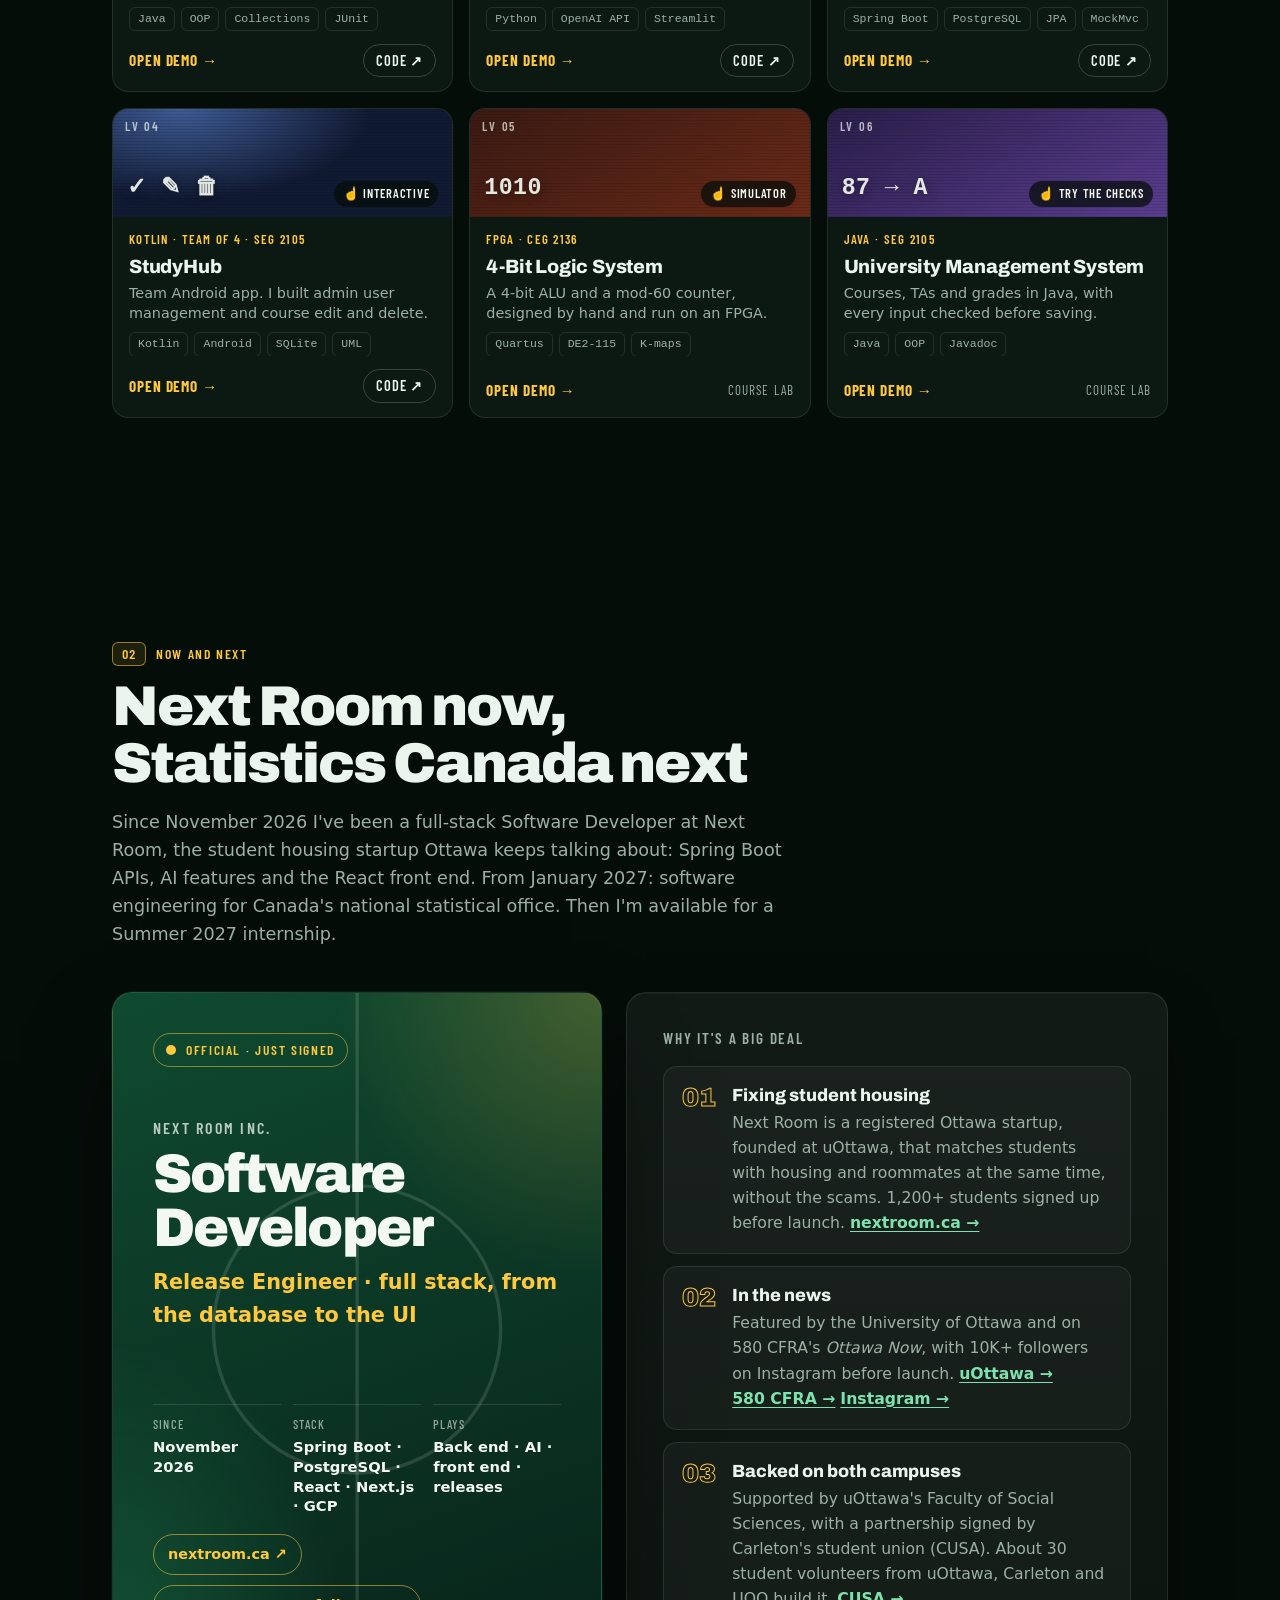
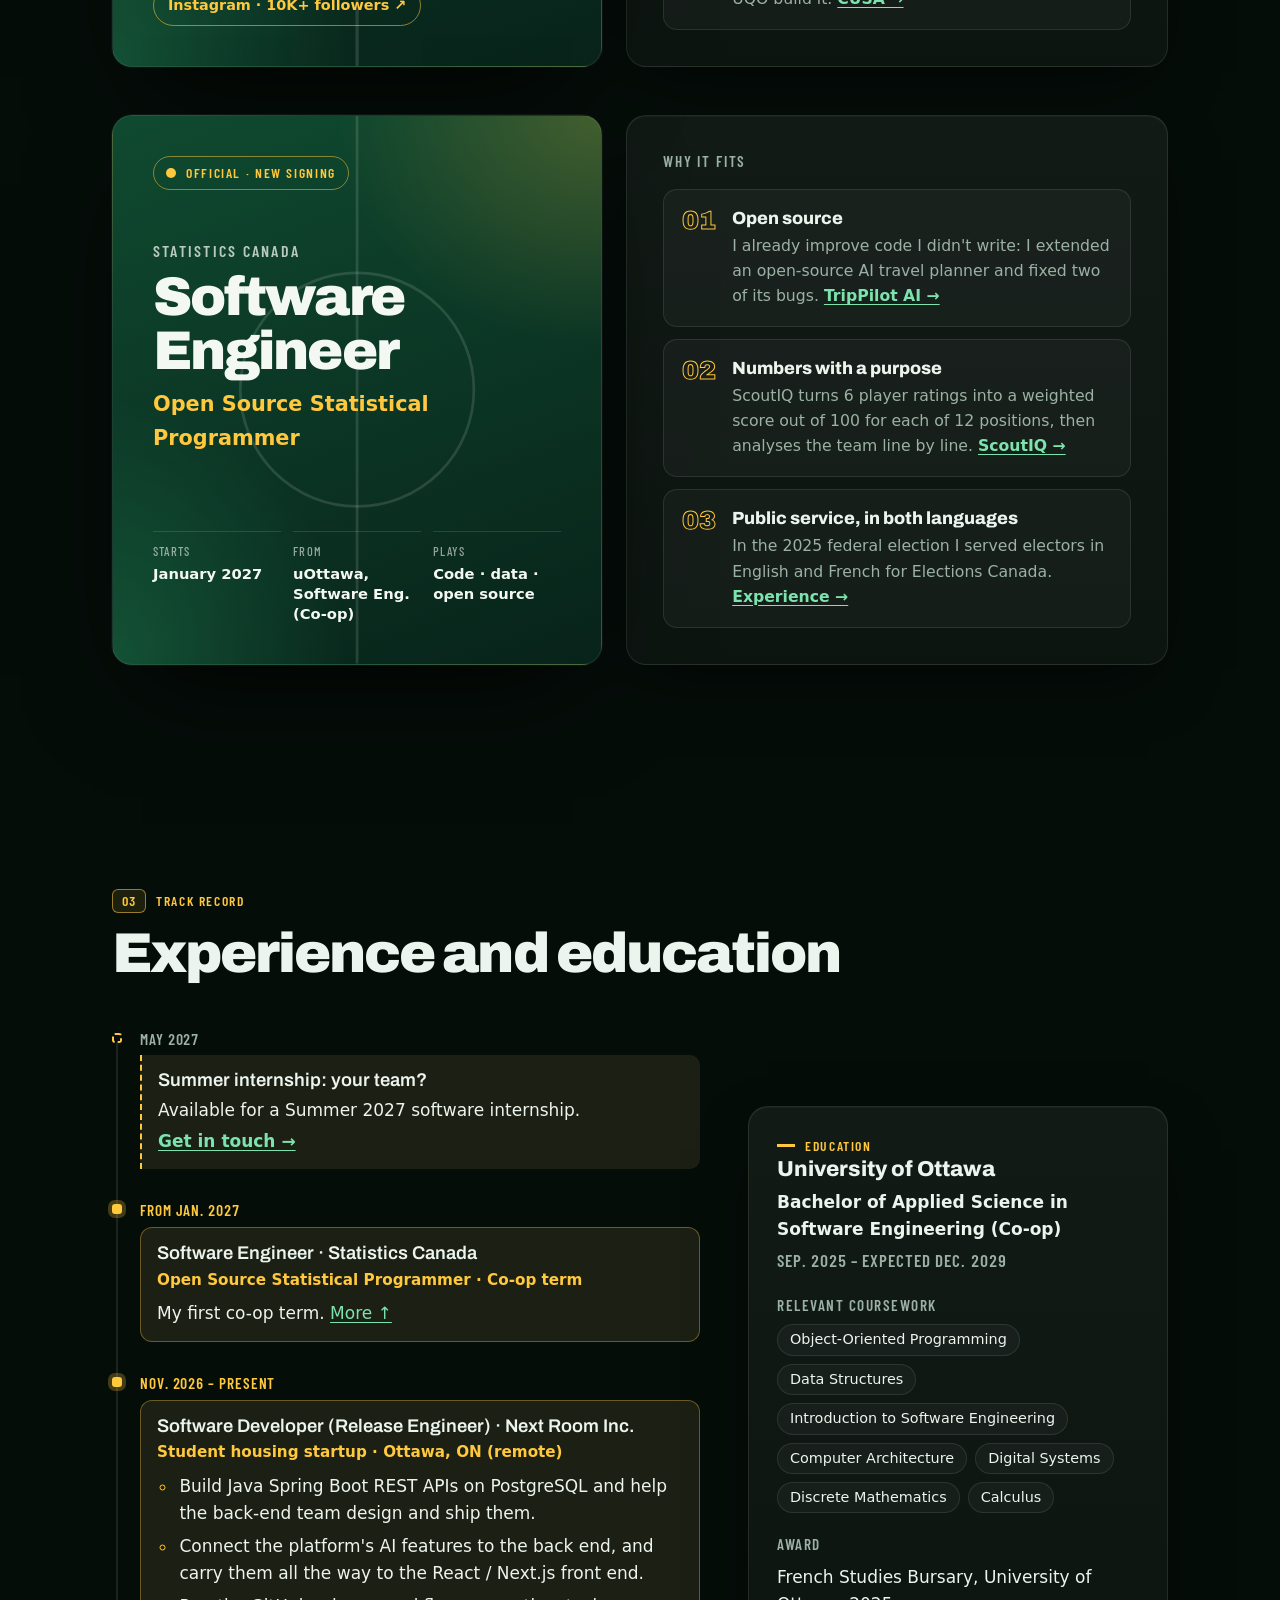
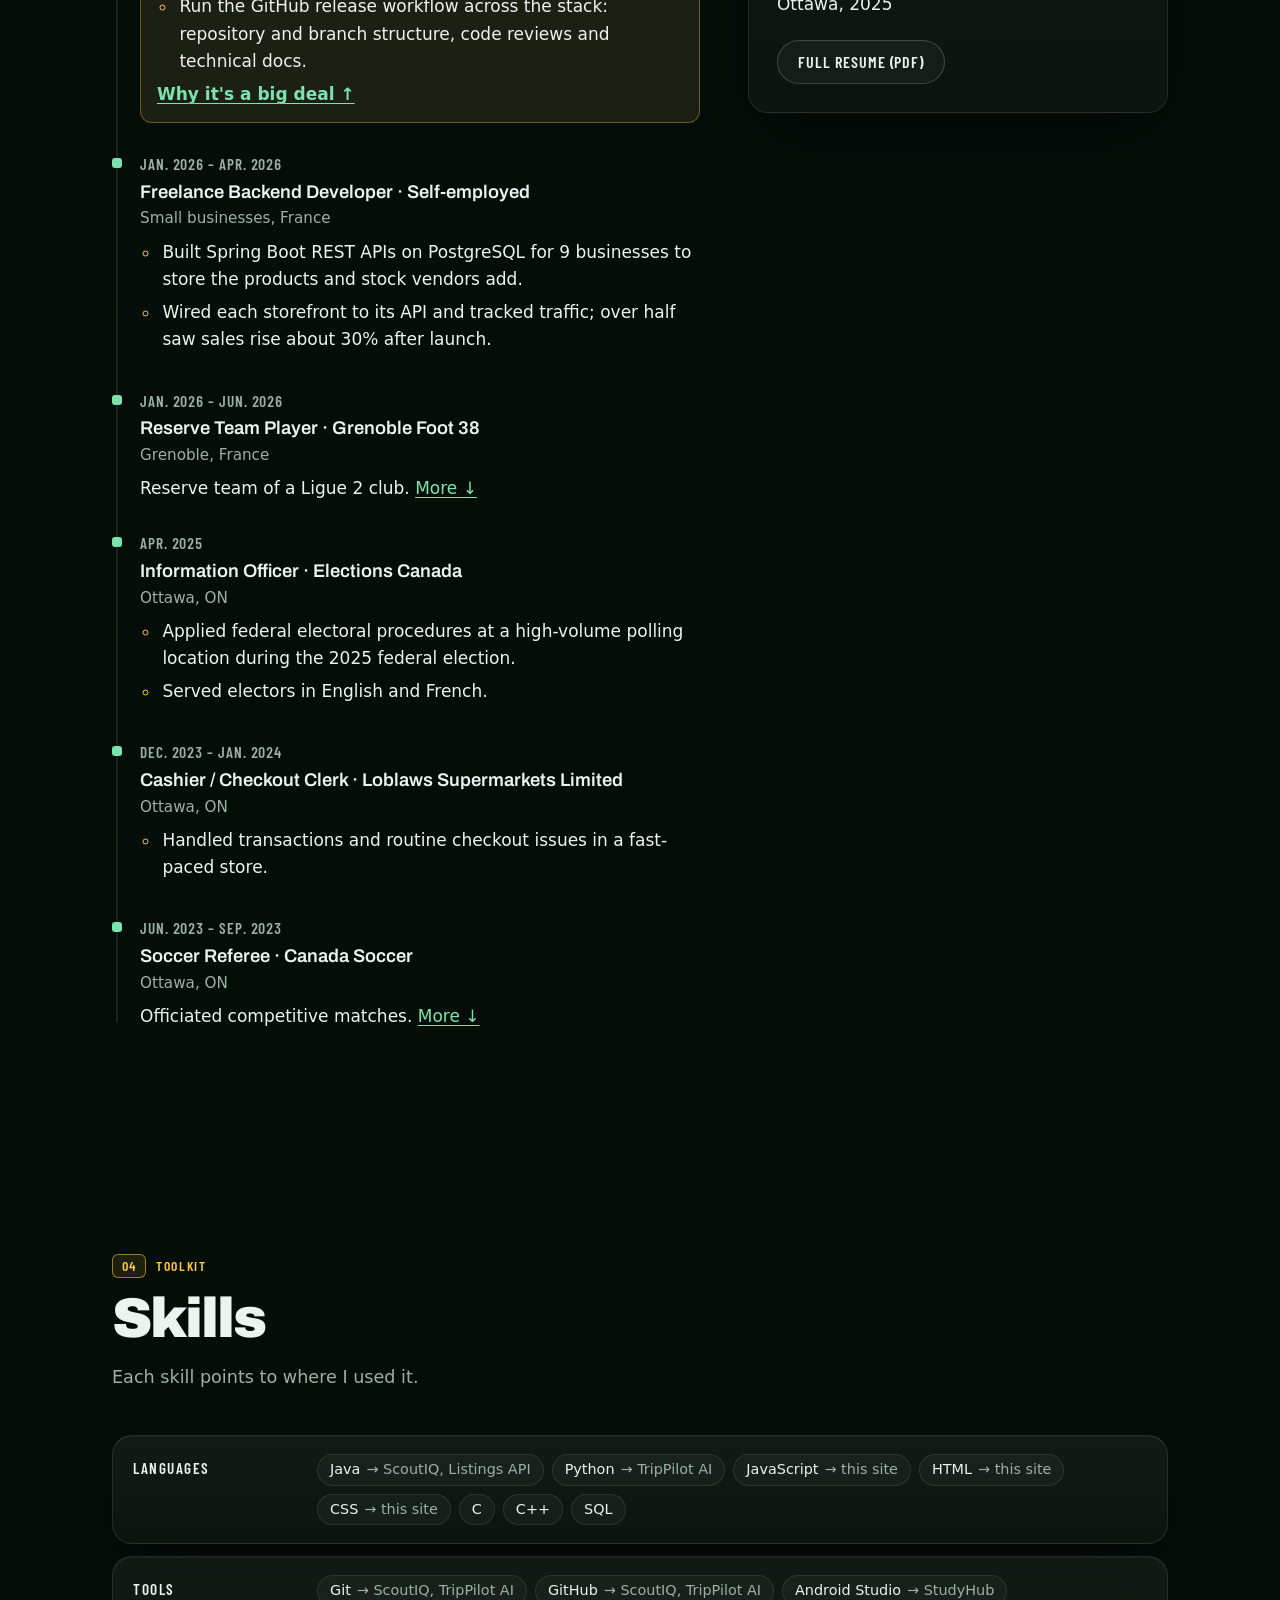
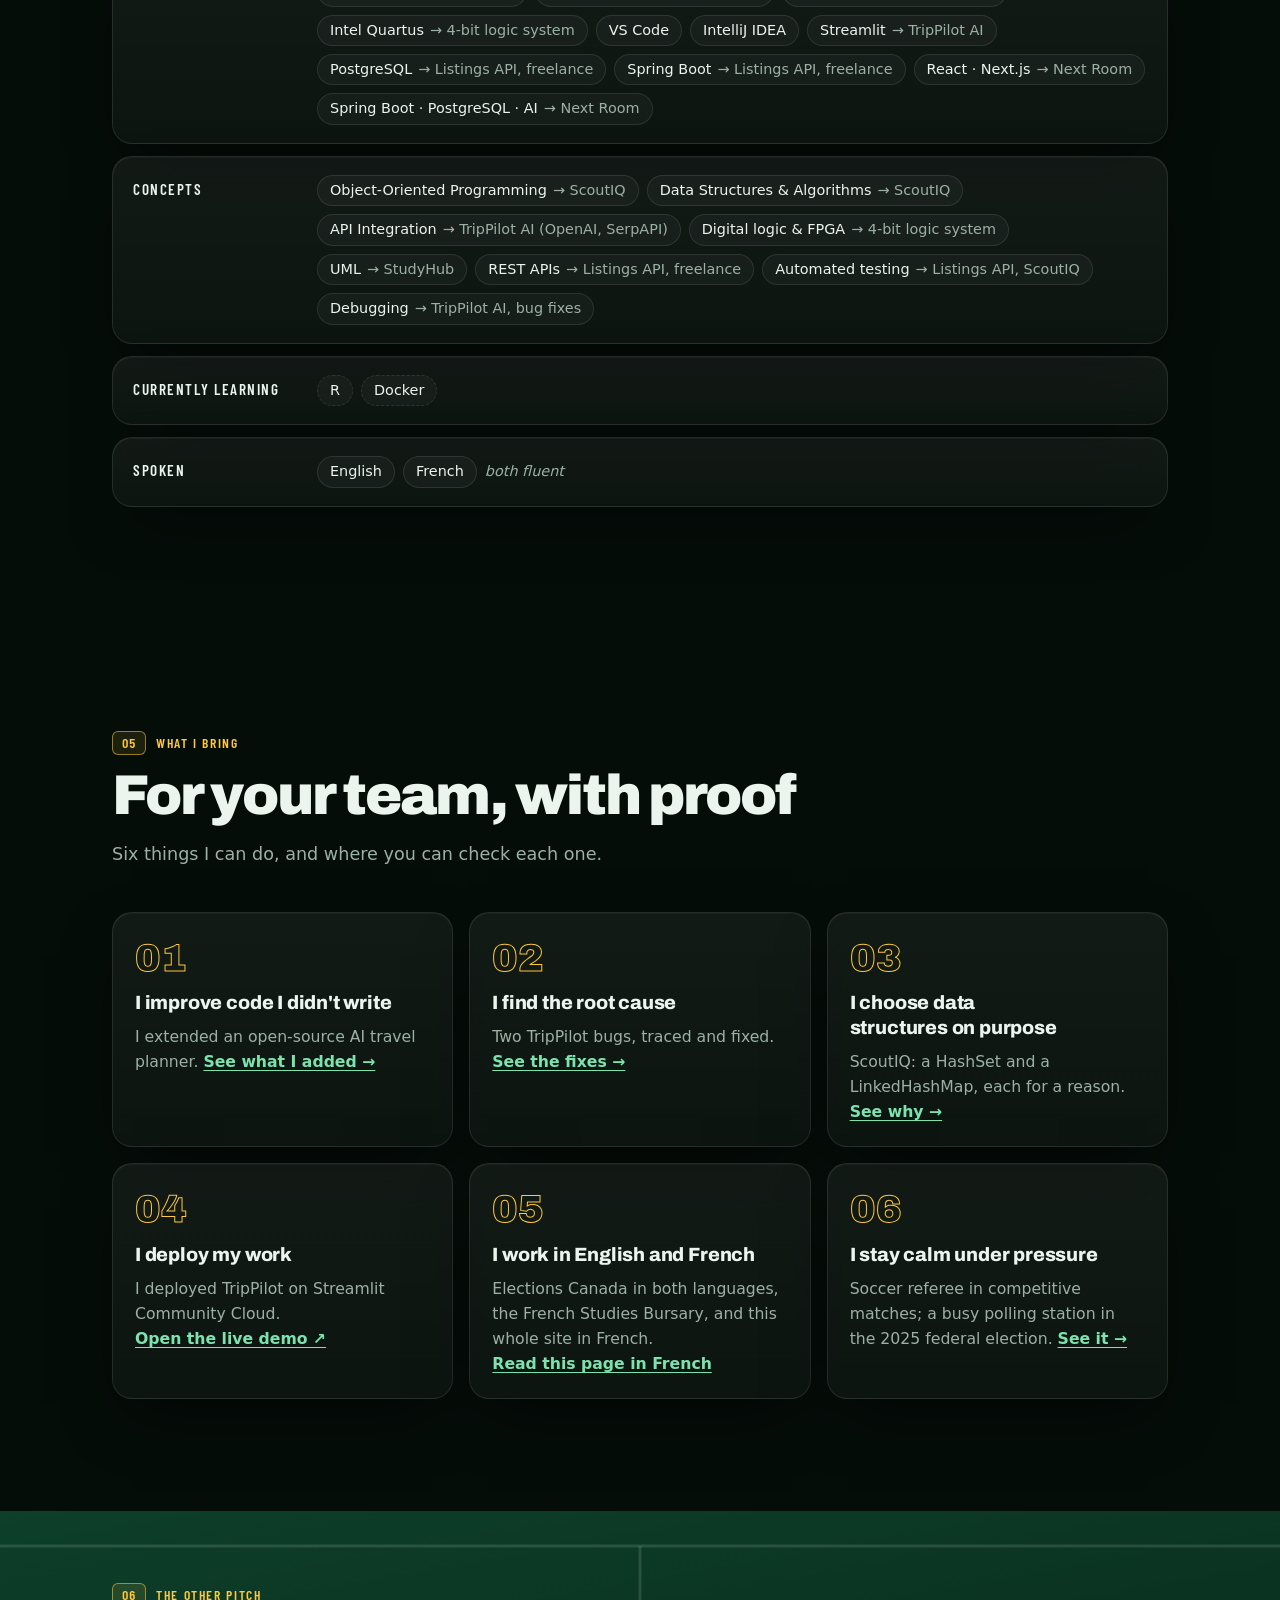
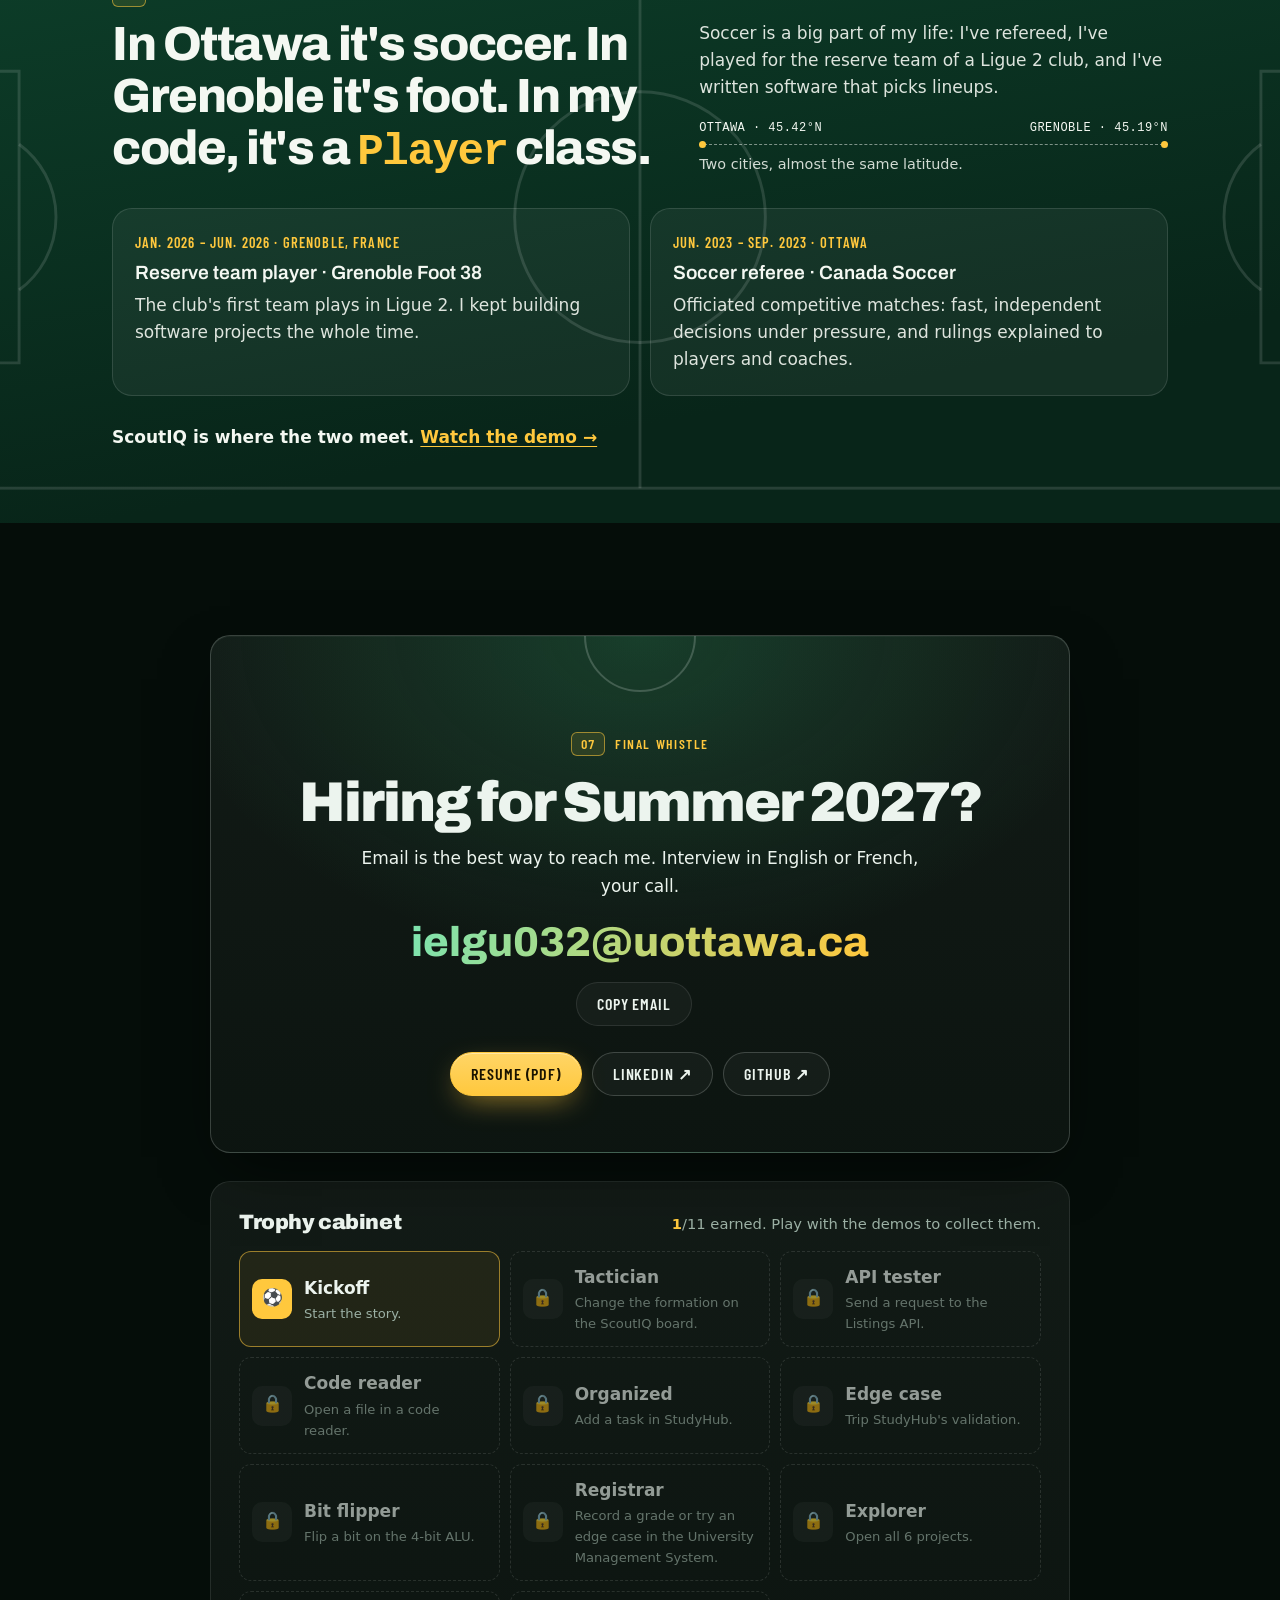
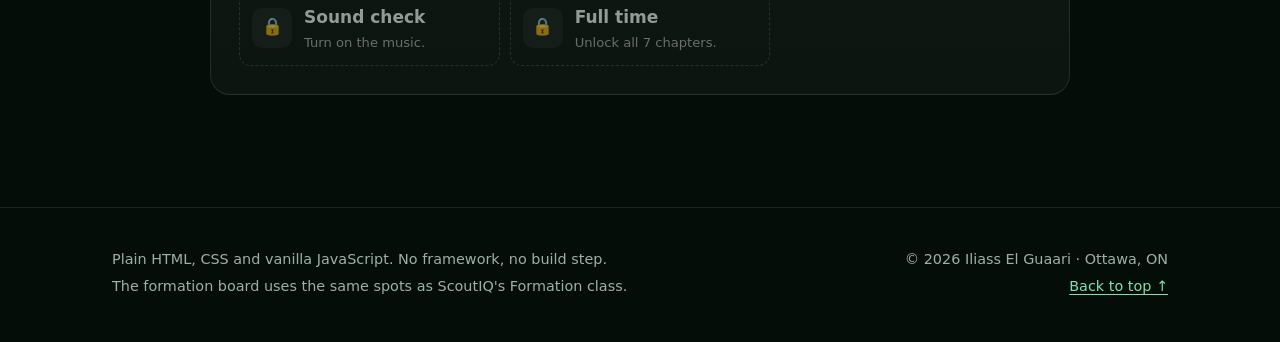
==== commit afe87fca: "Next Room card: add nextroom.ca and Instagram link buttons" ====
--- a/index.html
+++ b/index.html
@@ -20,7 +20,7 @@
   <link rel="preconnect" href="https://fonts.googleapis.com">
   <link rel="preconnect" href="https://fonts.gstatic.com" crossorigin>
   <link rel="stylesheet" href="https://fonts.googleapis.com/css2?family=Archivo:wght@500;600;800;900&family=Barlow+Condensed:wght@500;600&display=swap">
-  <link rel="stylesheet" href="style.css?v=2026-11-23a">
+  <link rel="stylesheet" href="style.css?v=2026-11-23b">
   <script>
     // Runs before the first paint: pick the theme and the language so neither flashes.
     (function () {
@@ -862,6 +862,7 @@
               <div><dt><span lang="en">Stack</span><span lang="fr">Technos</span></dt><dd>Spring Boot · PostgreSQL · React · Next.js · GCP</dd></div>
               <div><dt><span lang="en">Plays</span><span lang="fr">Poste</span></dt><dd><span lang="en">Back end · AI · front end · releases</span><span lang="fr">Back-end · IA · front-end · versions</span></dd></div>
             </dl>
+            <p class="signing-links"><a href="https://nextroom.ca" target="_blank" rel="noopener">nextroom.ca ↗</a><a href="https://www.instagram.com/nextroom_ca/" target="_blank" rel="noopener"><span lang="en">Instagram · 10K+ followers ↗</span><span lang="fr">Instagram · 10&nbsp;k+ abonnés ↗</span></a></p>
           </article>
 
           <div class="signing-why">
--- a/style.css
+++ b/style.css
@@ -1910,6 +1910,9 @@
 .signing + .signing { margin-top: clamp(28px, 5vw, 48px); }
 .signing-org a { color: inherit; text-decoration: none; }
 .signing-org a:hover { text-decoration: underline; }
+.signing-links { display: flex; flex-wrap: wrap; gap: 10px; margin: 18px 0 0; }
+.signing-links a { padding: 8px 14px; border-radius: 999px; border: 1px solid rgba(255, 200, 61, .55); color: #FFC83D; font-weight: 600; font-size: .9rem; text-decoration: none; }
+.signing-links a:hover { background: rgba(255, 200, 61, .14); }
 @media (min-width: 960px) { .signing { grid-template-columns: .95fr 1.05fr; align-items: stretch; } }
 .signing-card {
   position: relative;
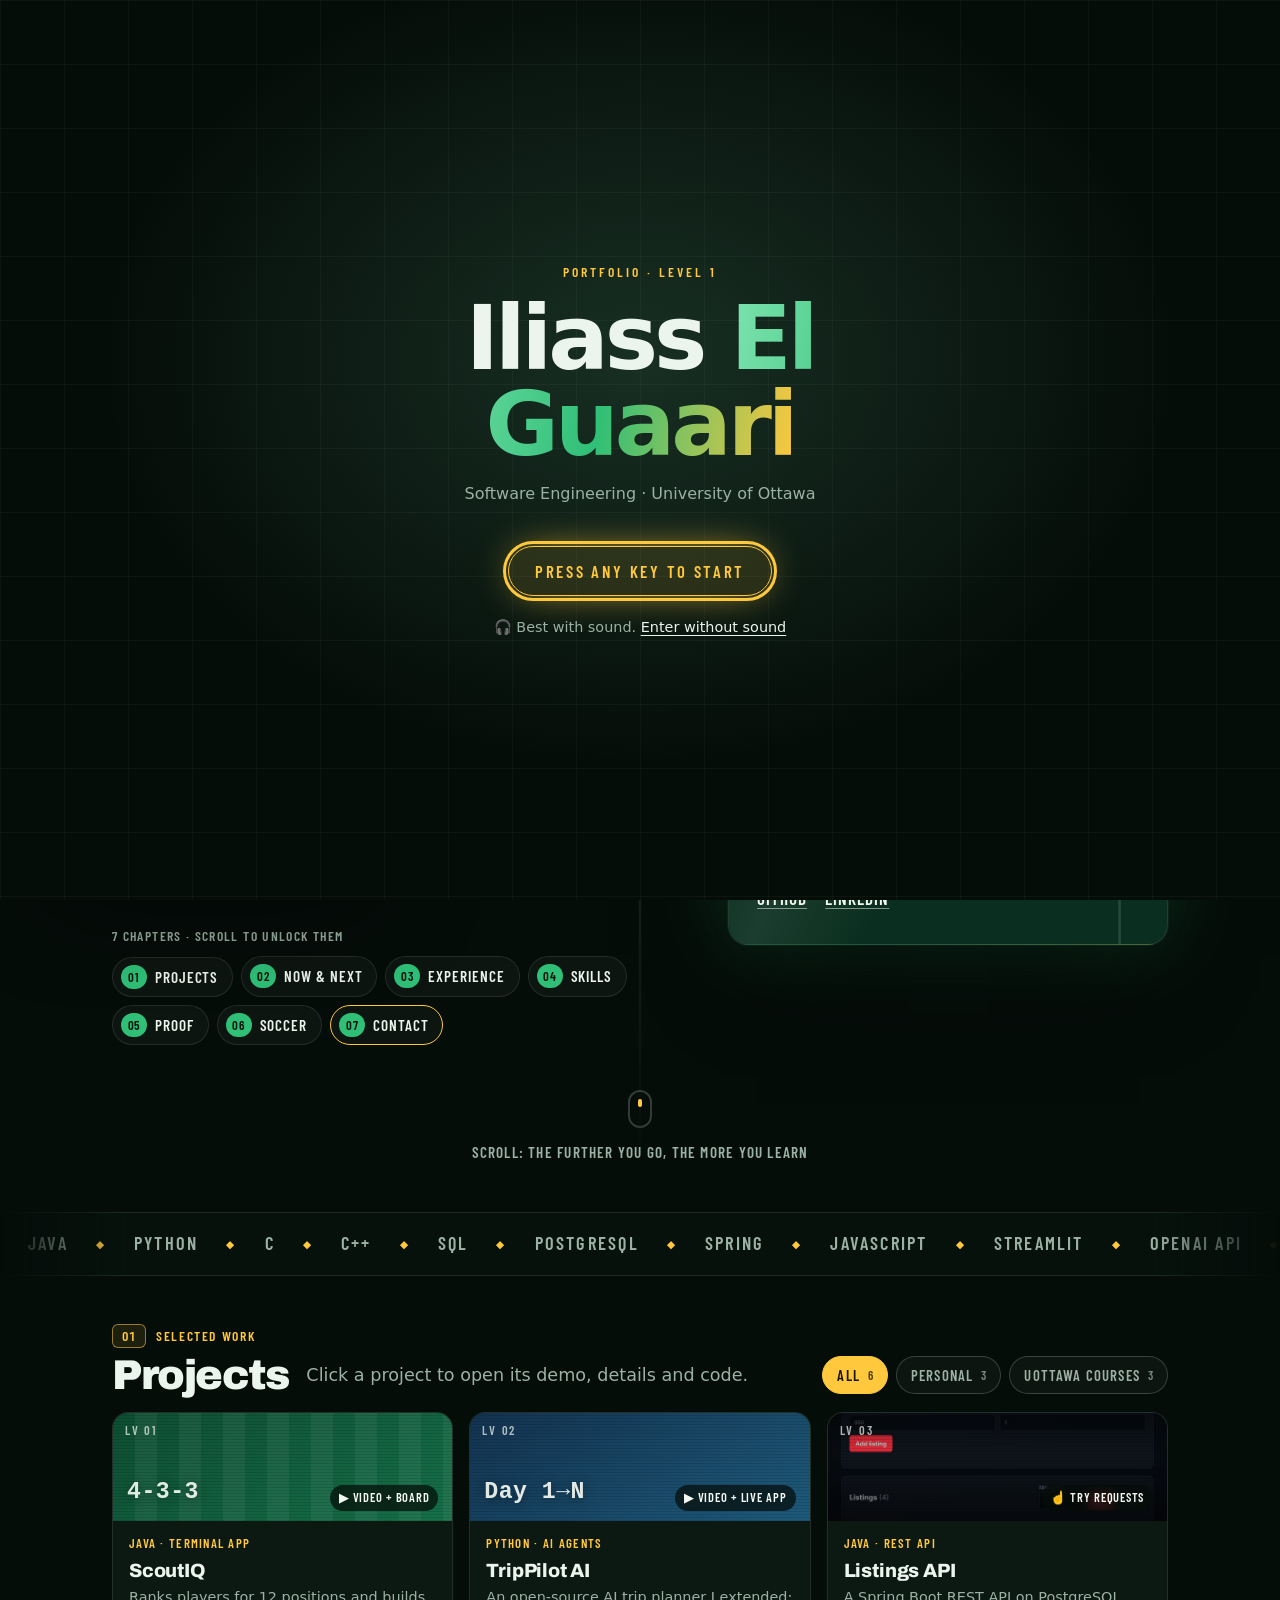
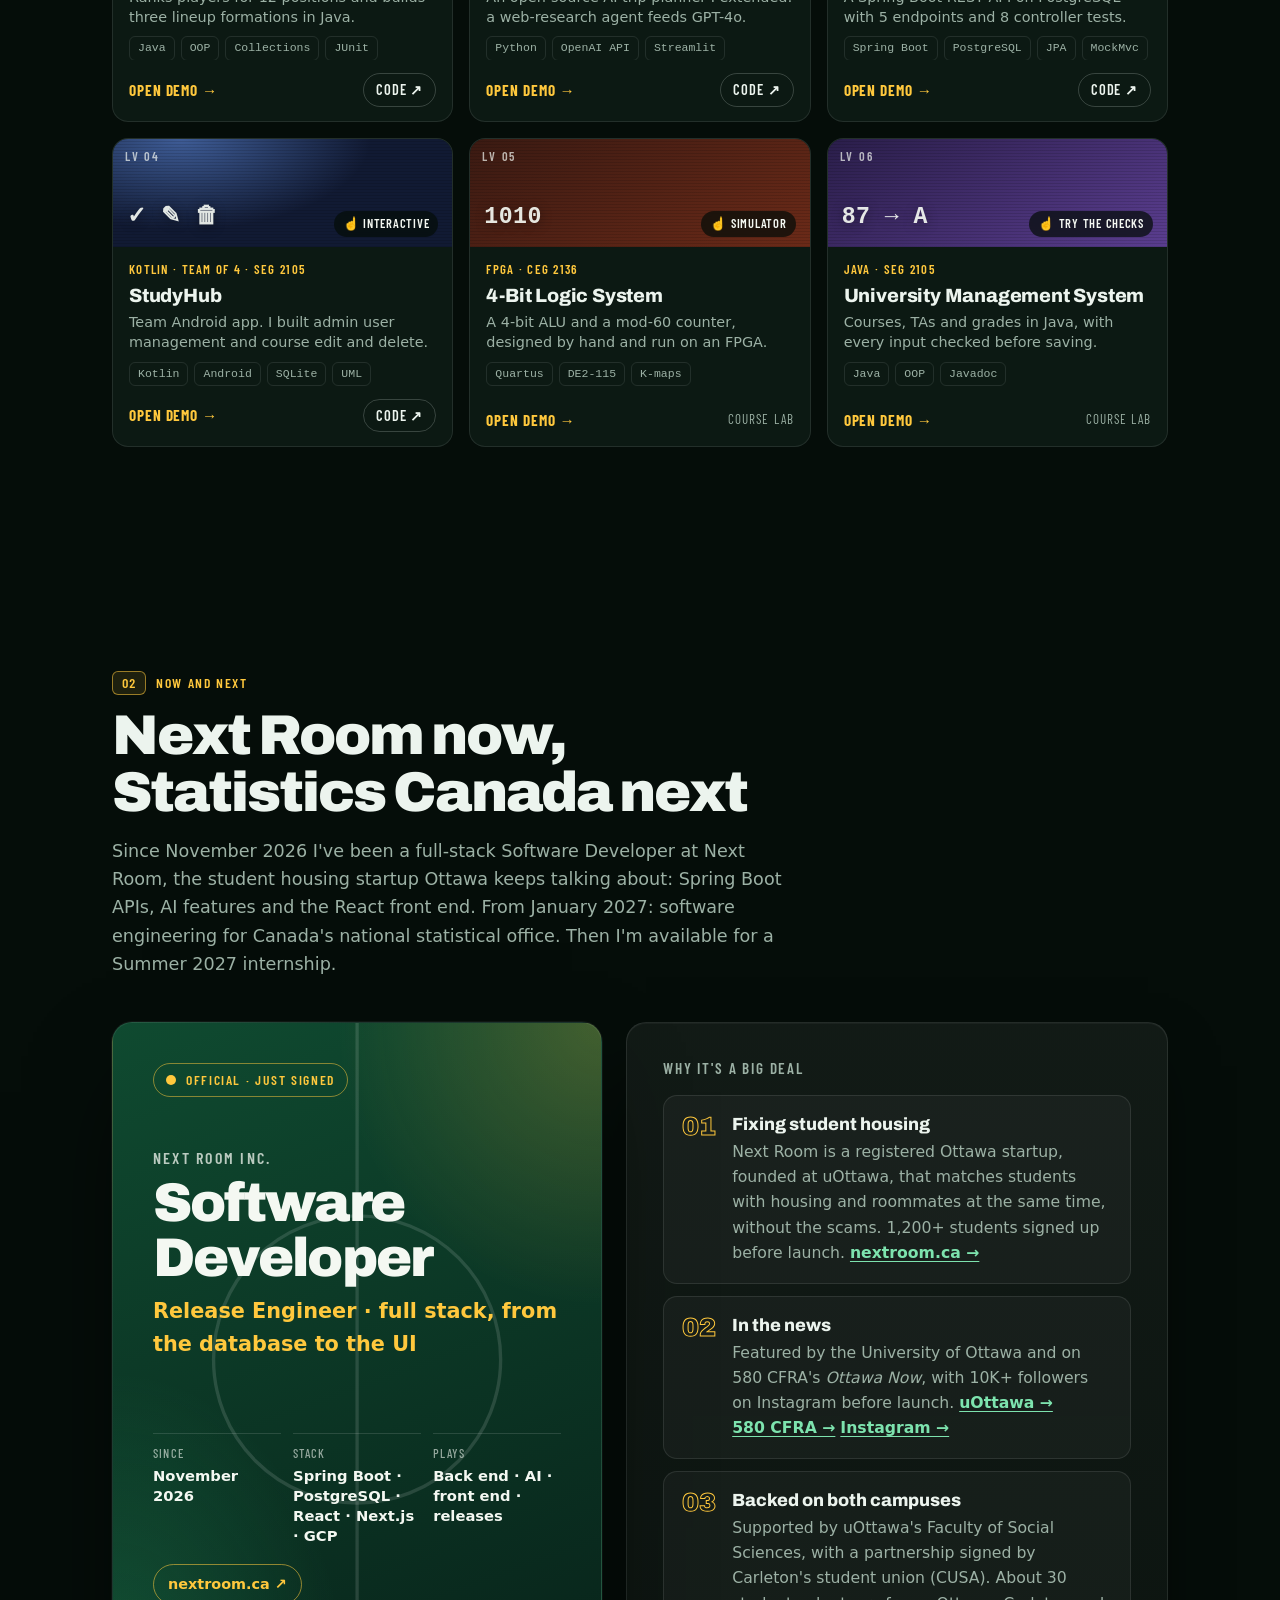
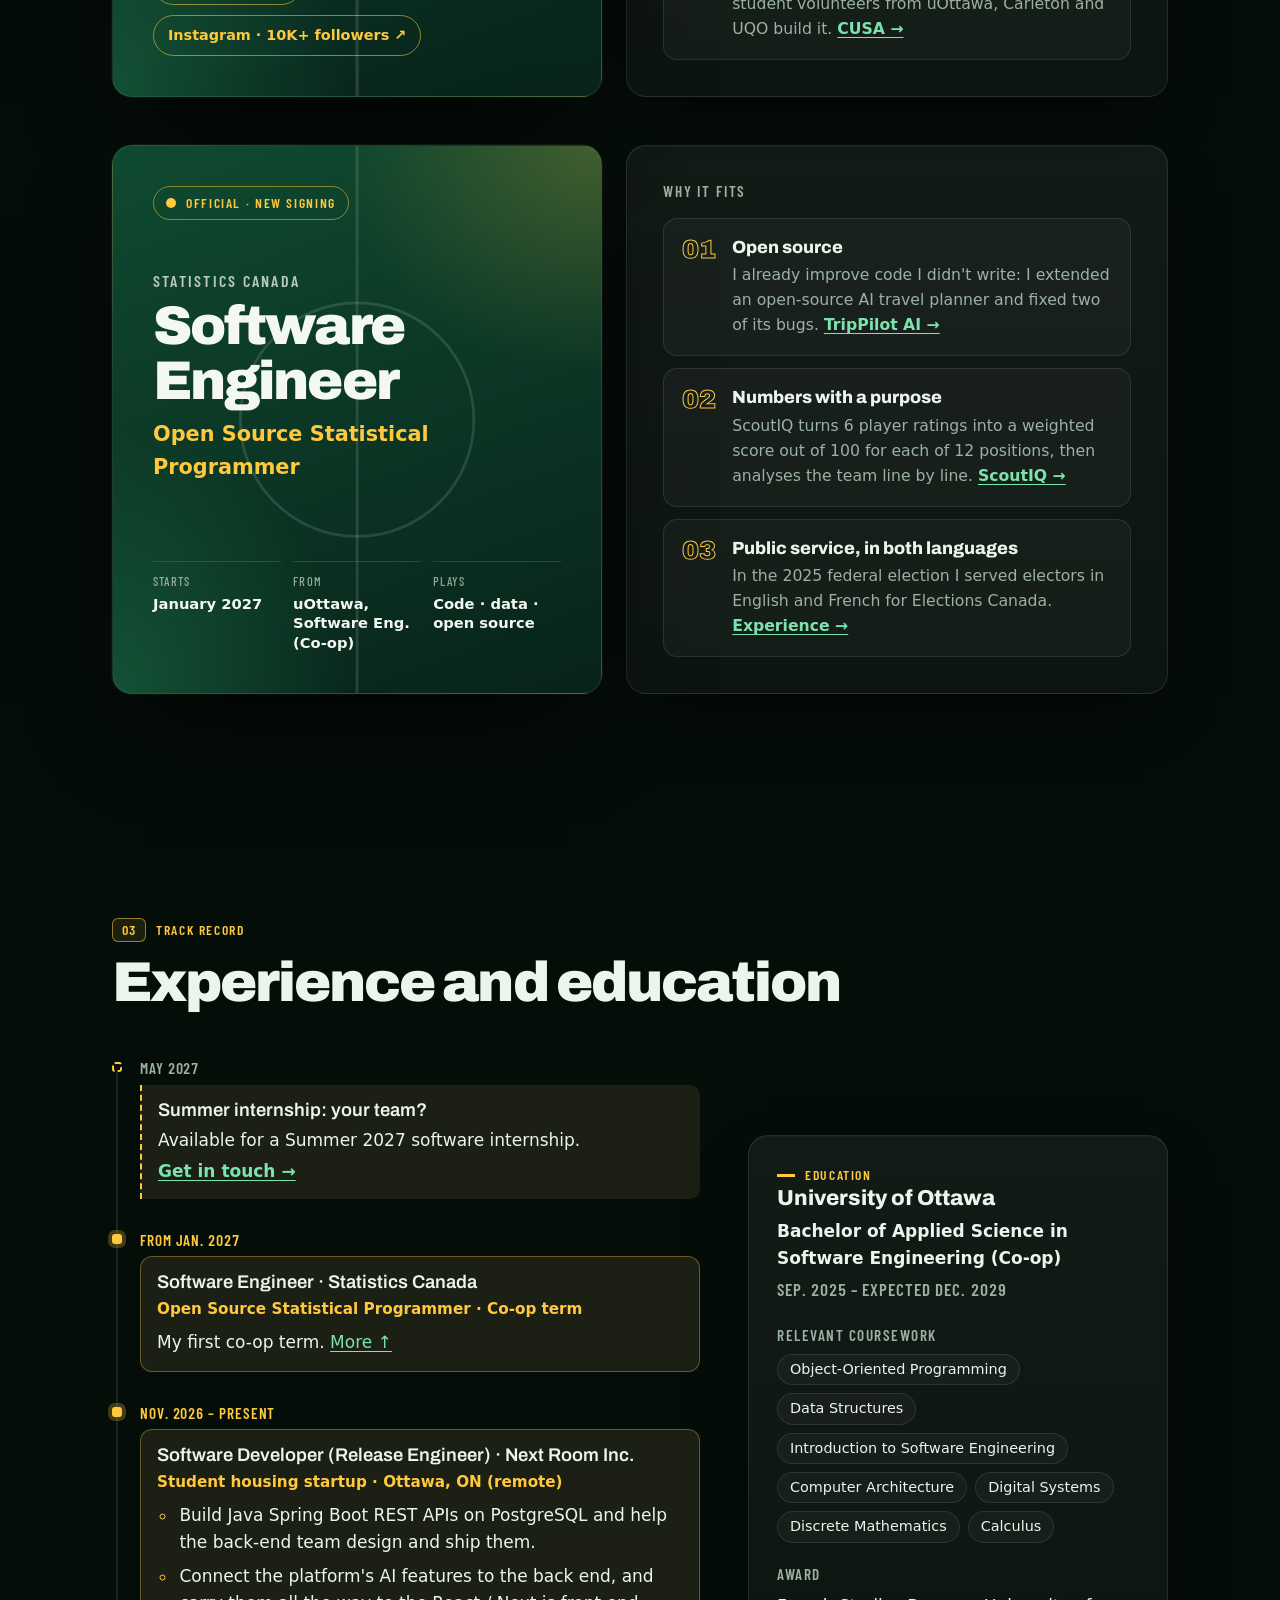
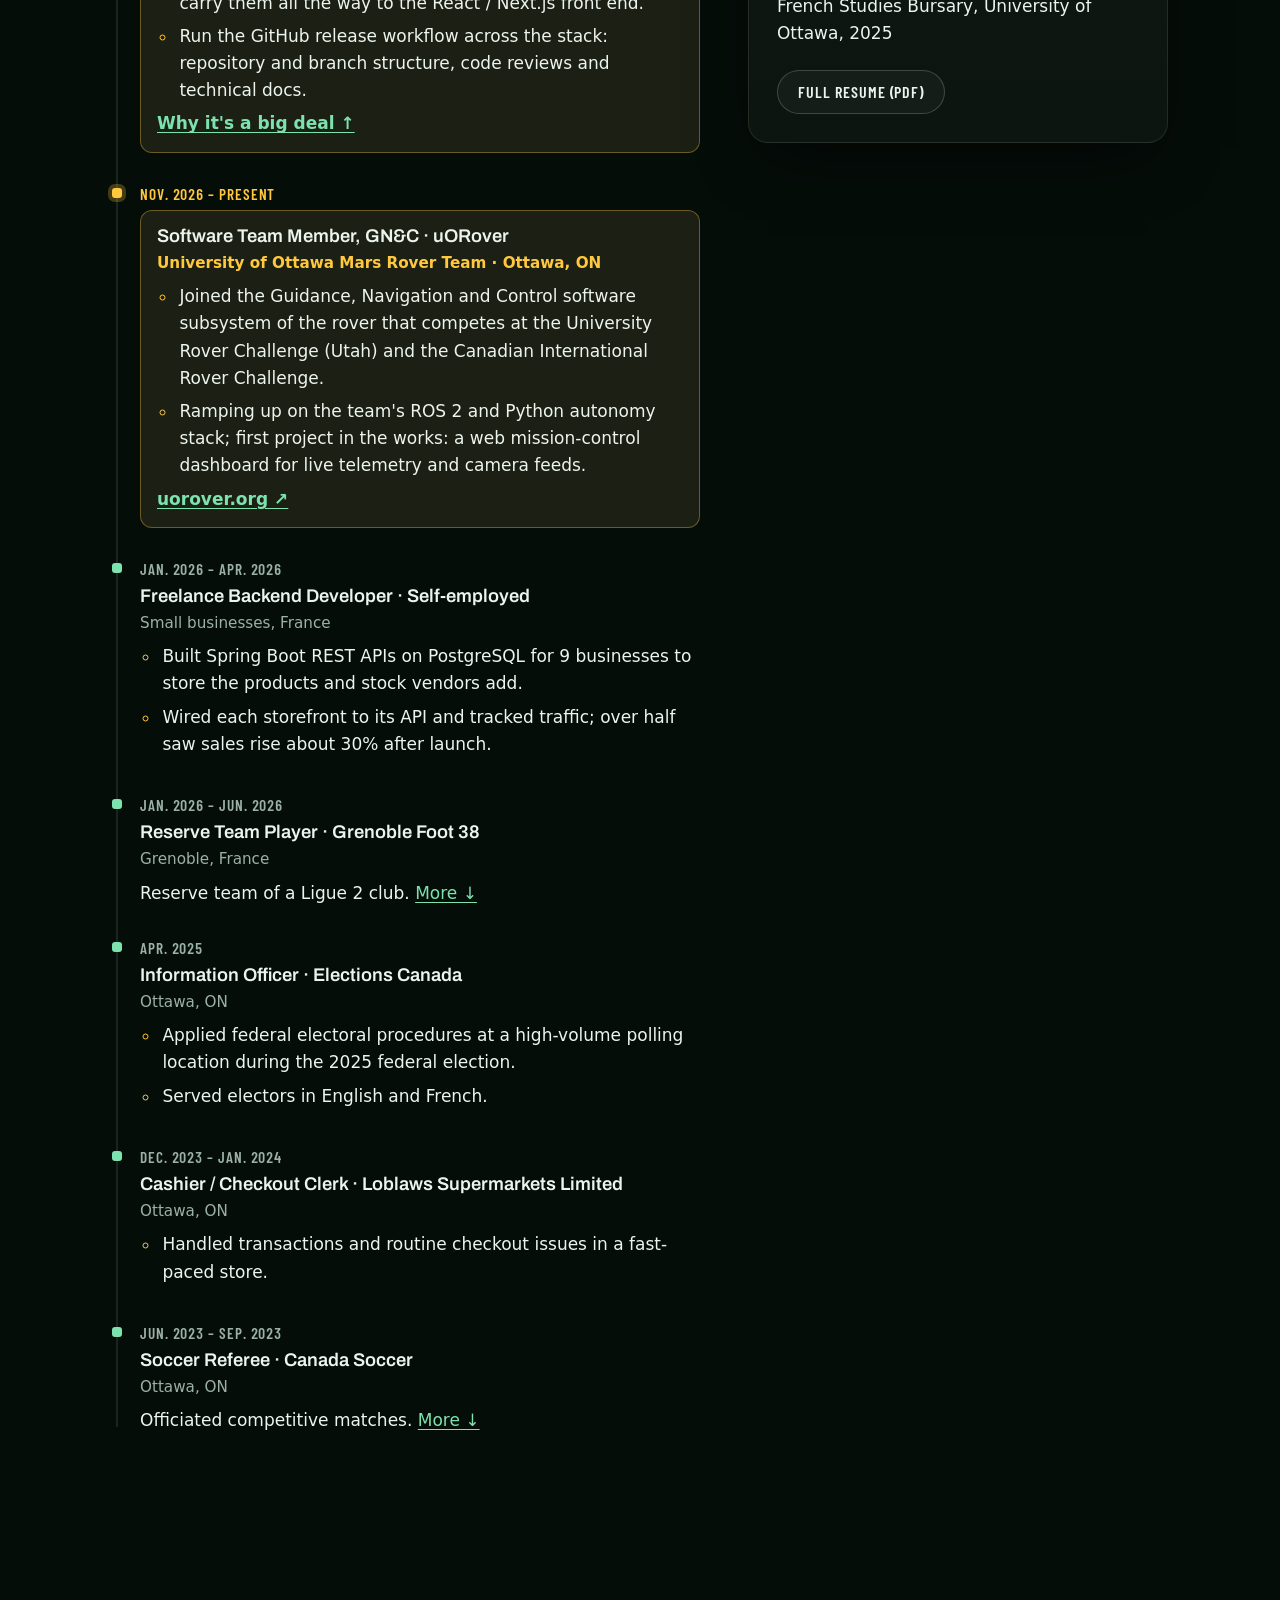
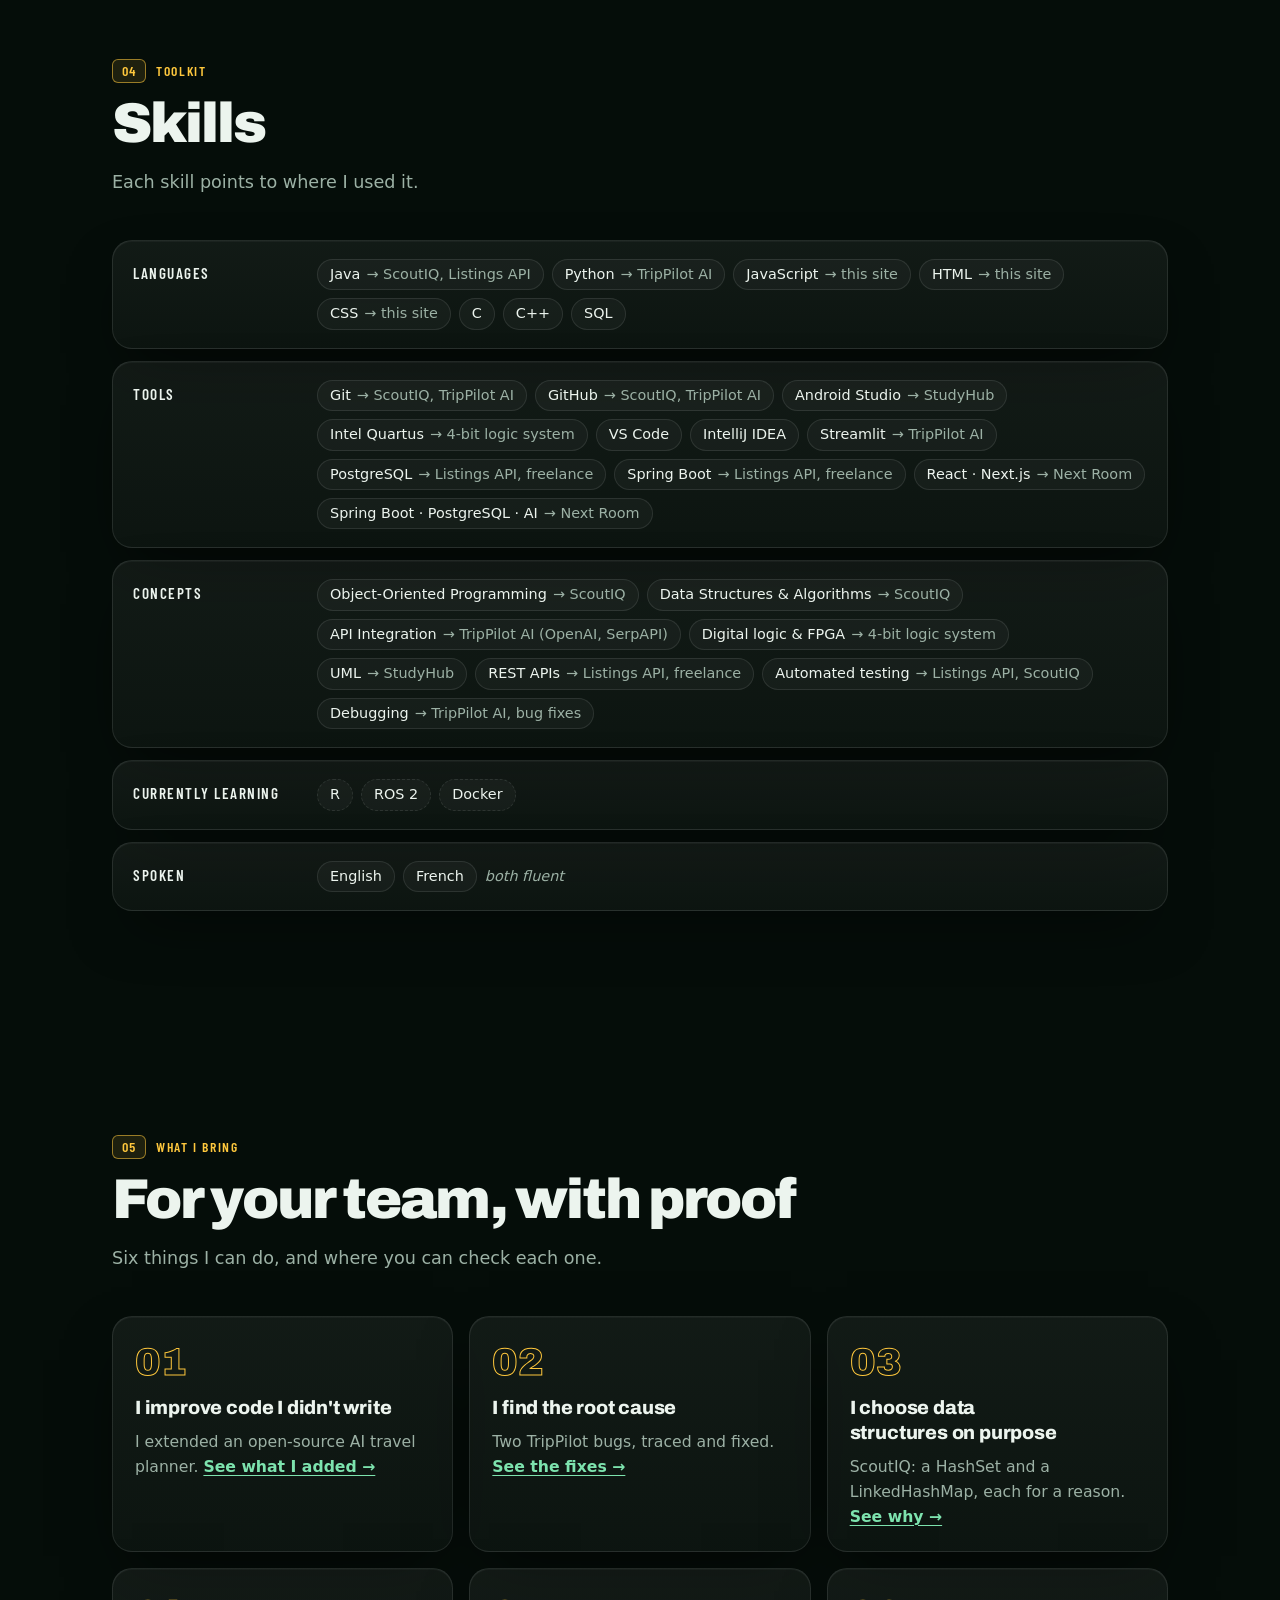
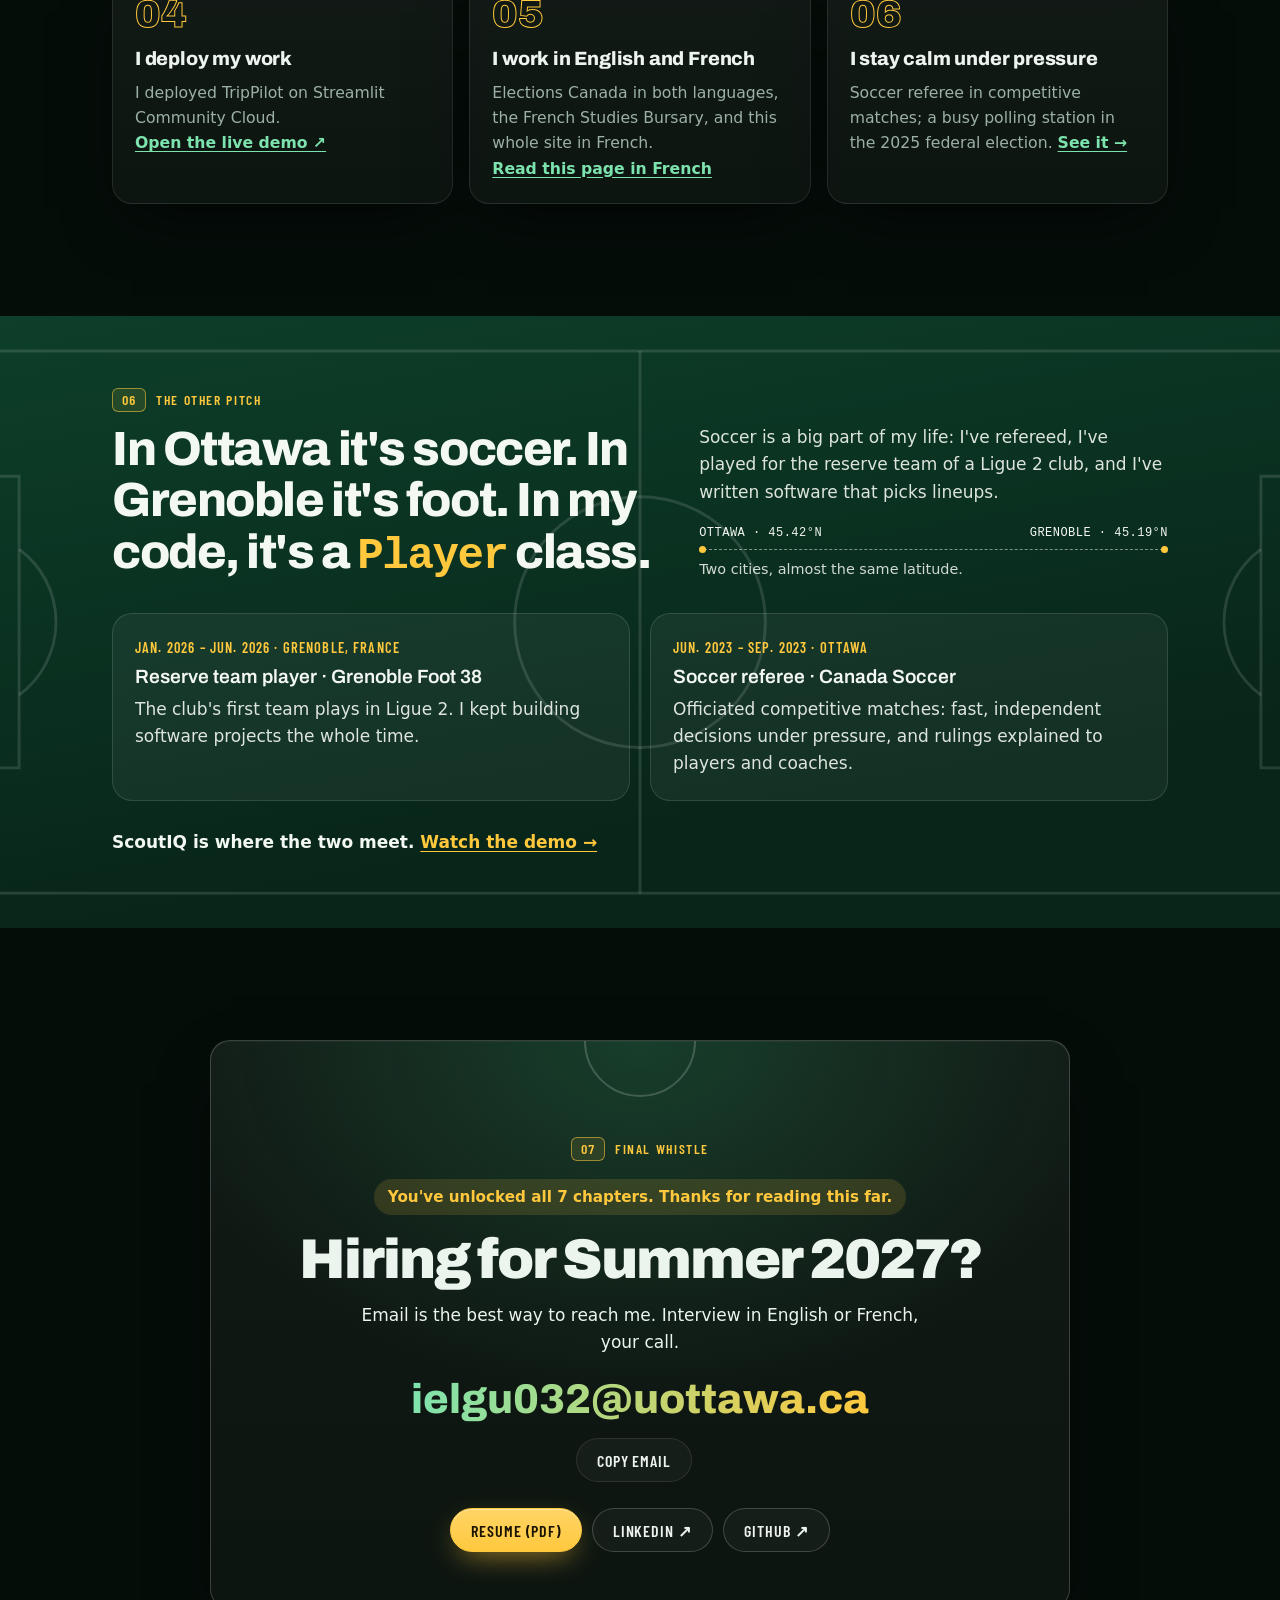
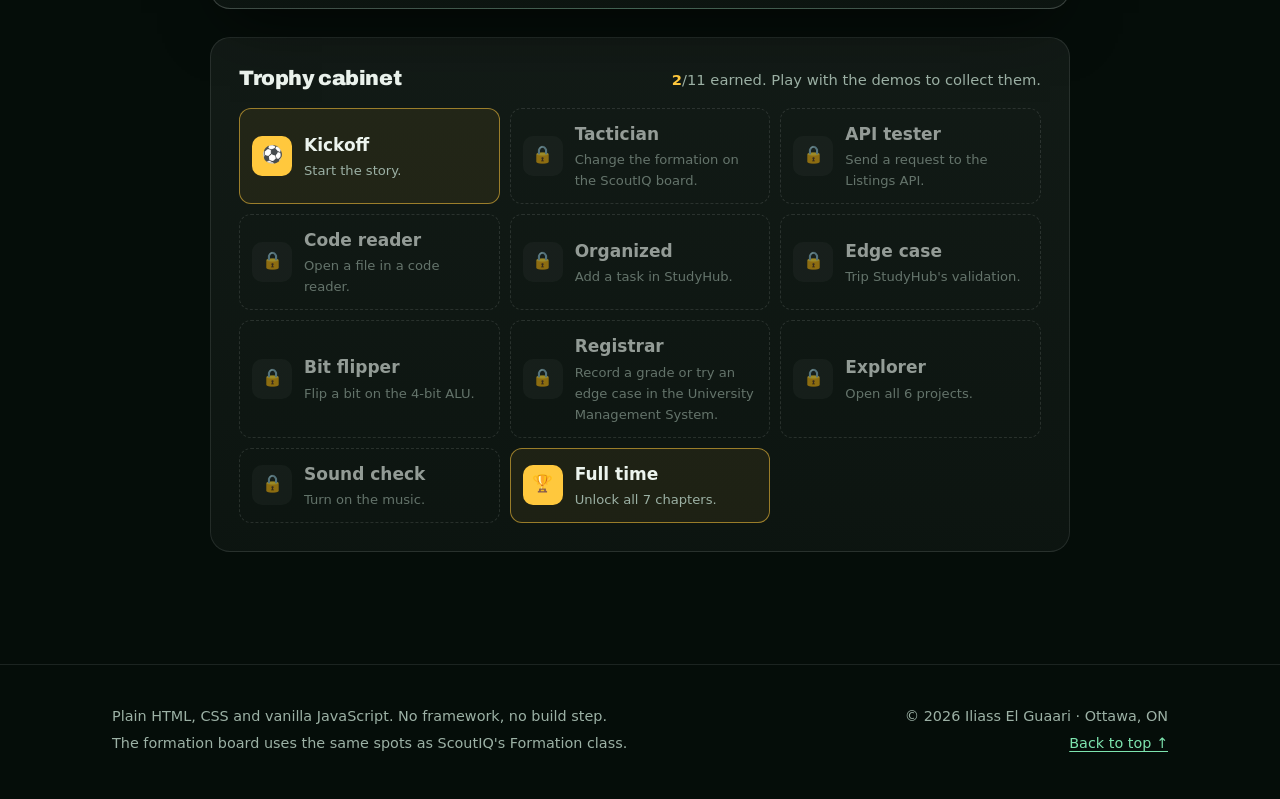
==== commit 564ee621: "Add uORover (GN&C software team) to intro, timeline, skills and resume" ====
--- a/index.html
+++ b/index.html
@@ -40,7 +40,7 @@
     })();
   </script>
   <script src="sound.js?v=2026-11-22m" defer></script>
-  <script src="script.js?v=2026-11-23a" defer></script>
+  <script src="script.js?v=2026-11-23b" defer></script>
 </head>
 <body>
   <a class="skip" href="#main"><span lang="en">Skip to content</span><span lang="fr">Aller au contenu</span></a>
@@ -119,8 +119,8 @@
                 <span class="rotator-word" lang="fr" data-words="des moteurs de compo en Java|une plateforme de logement étudiant, du back-end au front-end|des API REST avec Spring Boot|des planificateurs de voyage IA en Python|des back-ends de boutiques avec Spring et PostgreSQL|du logiciel statistique libre">des moteurs de compo en Java</span>
               </span>
             </p>
-            <p class="lead" lang="en">I'm a Software Engineering co-op student at the University of Ottawa. I'm a full-stack Software Developer at Next Room, the student housing startup in the news across Ottawa, and in January 2027 I start at Statistics Canada as an Open Source Statistical Programmer. I built a Java engine that picks a soccer lineup from a roster, and I extended an open-source AI travel planner. I work in English and French.</p>
-            <p class="lead" lang="fr">Je suis étudiant en génie logiciel (régime coop) à l'Université d'Ottawa. Je suis développeur logiciel full stack chez Next Room, la jeune pousse de logement étudiant dont on parle partout à Ottawa, et en janvier 2027, je commence chez Statistique Canada comme programmeur statistique à code source ouvert. J'ai créé un moteur Java qui compose une équipe de soccer à partir d'un effectif, et j'ai enrichi un planificateur de voyage IA open source. Je travaille en français comme en anglais.</p>
+            <p class="lead" lang="en">I'm a Software Engineering co-op student at the University of Ottawa. I'm a full-stack Software Developer at Next Room, the student housing startup in the news across Ottawa, I'm on the software team of uORover, uOttawa's Mars rover team, and in January 2027 I start at Statistics Canada as an Open Source Statistical Programmer. I built a Java engine that picks a soccer lineup from a roster, and I extended an open-source AI travel planner. I work in English and French.</p>
+            <p class="lead" lang="fr">Je suis étudiant en génie logiciel (régime coop) à l'Université d'Ottawa. Je suis développeur logiciel full stack chez Next Room, la jeune pousse de logement étudiant dont on parle partout à Ottawa, je fais partie de l'équipe logicielle d'uORover, le rover martien de l'Université d'Ottawa, et en janvier 2027, je commence chez Statistique Canada comme programmeur statistique à code source ouvert. J'ai créé un moteur Java qui compose une équipe de soccer à partir d'un effectif, et j'ai enrichi un planificateur de voyage IA open source. Je travaille en français comme en anglais.</p>
             <div class="hero-ctas">
               <a class="btn btn--amber btn--lg" href="#projects"><span lang="en">Explore my story</span><span lang="fr">Découvrir mon parcours</span><svg class="btn-arrow" viewBox="0 0 24 24" fill="none" stroke="currentColor" stroke-width="2.2" stroke-linecap="round" stroke-linejoin="round" aria-hidden="true"><path d="M12 5v14M6 13l6 6 6-6"/></svg></a>
               <a class="btn btn--outline btn--lg" href="mailto:ielgu032@uottawa.ca"><span lang="en">Email me</span><span lang="fr">M'écrire</span></a>
@@ -980,6 +980,18 @@
                 <p class="tl-link"><a class="tl-more" href="#nextroom"><span lang="en">Why it's a big deal&nbsp;↑</span><span lang="fr">Pourquoi c'est gros&nbsp;↑</span></a></p>
               </div>
             </li>
+            <li class="tl-item tl-item--now">
+              <p class="tl-date"><span lang="en">Nov. 2026 – Present</span><span lang="fr">nov. 2026 – aujourd'hui</span></p>
+              <div class="tl-body">
+                <h3><span lang="en">Software Team Member, GN&amp;C · uORover</span><span lang="fr">Membre de l'équipe logicielle, GN&amp;C · uORover</span></h3>
+                <p class="tl-where"><span lang="en">University of Ottawa Mars Rover Team · Ottawa, ON</span><span lang="fr">Équipe du rover martien de l'Université d'Ottawa · Ottawa (Ontario)</span></p>
+                <ul class="bullets">
+                  <li><span lang="en">Joined the Guidance, Navigation and Control software subsystem of the rover that competes at the University Rover Challenge (Utah) and the Canadian International Rover Challenge.</span><span lang="fr">J'ai rejoint le sous-système logiciel de guidage, navigation et contrôle du rover qui participe à l'University Rover Challenge (Utah) et au Canadian International Rover Challenge.</span></li>
+                  <li><span lang="en">Ramping up on the team's ROS 2 and Python autonomy stack; first project in the works: a web mission-control dashboard for live telemetry and camera feeds.</span><span lang="fr">Je me forme sur la pile d'autonomie ROS 2 et Python de l'équipe&nbsp;; premier projet en cours&nbsp;: un tableau de bord web de contrôle de mission pour la télémétrie et les flux caméra en direct.</span></li>
+                </ul>
+                <p class="tl-link"><a class="tl-more" href="https://uorover.org" target="_blank" rel="noopener">uorover.org&nbsp;↗</a></p>
+              </div>
+            </li>
             <li class="tl-item">
               <p class="tl-date"><span lang="en">Jan. 2026 – Apr. 2026</span><span lang="fr">janv. 2026 – avr. 2026</span></p>
               <div class="tl-body">
@@ -1109,6 +1121,7 @@
             <dt><span lang="en">Currently learning</span><span lang="fr">En apprentissage</span></dt>
             <dd class="chips">
               <span class="chip chip--learning">R</span>
+              <span class="chip chip--learning">ROS 2</span>
               <span class="chip chip--learning">Docker</span>
             </dd>
           </div>
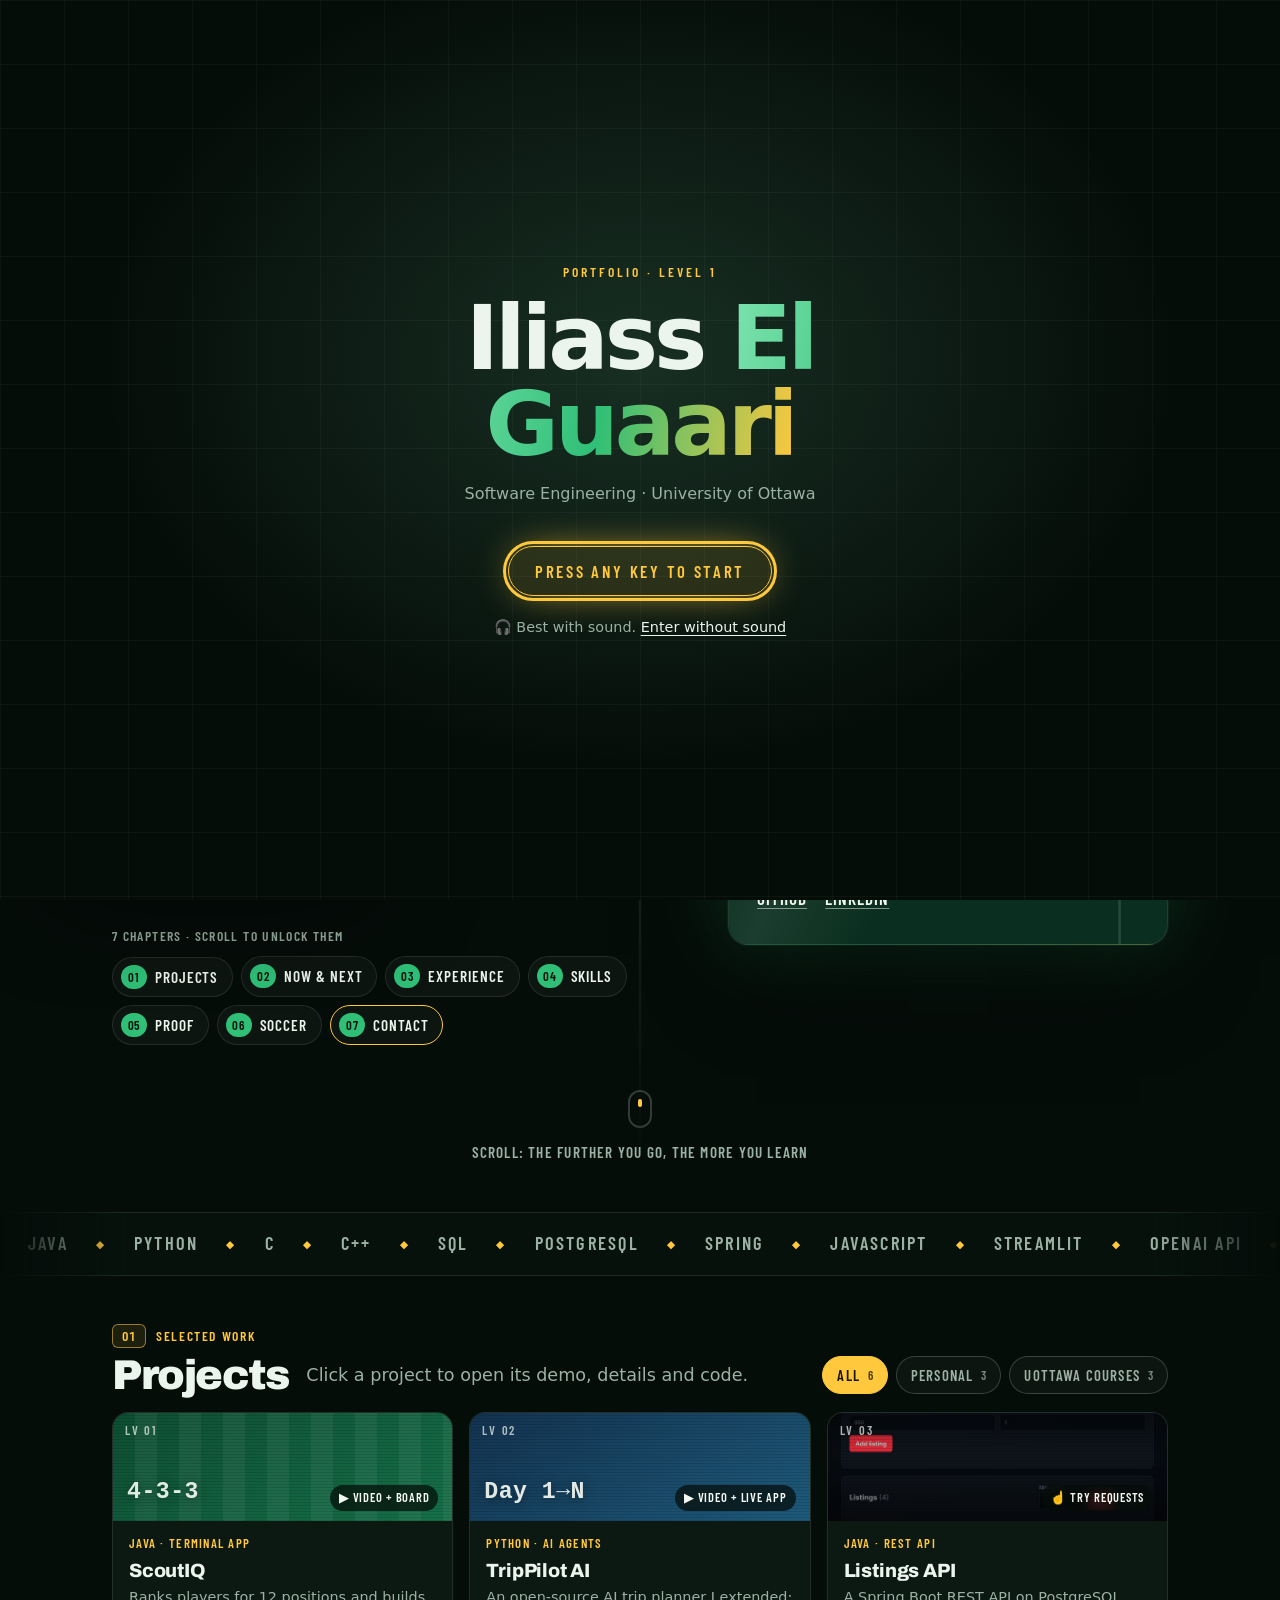
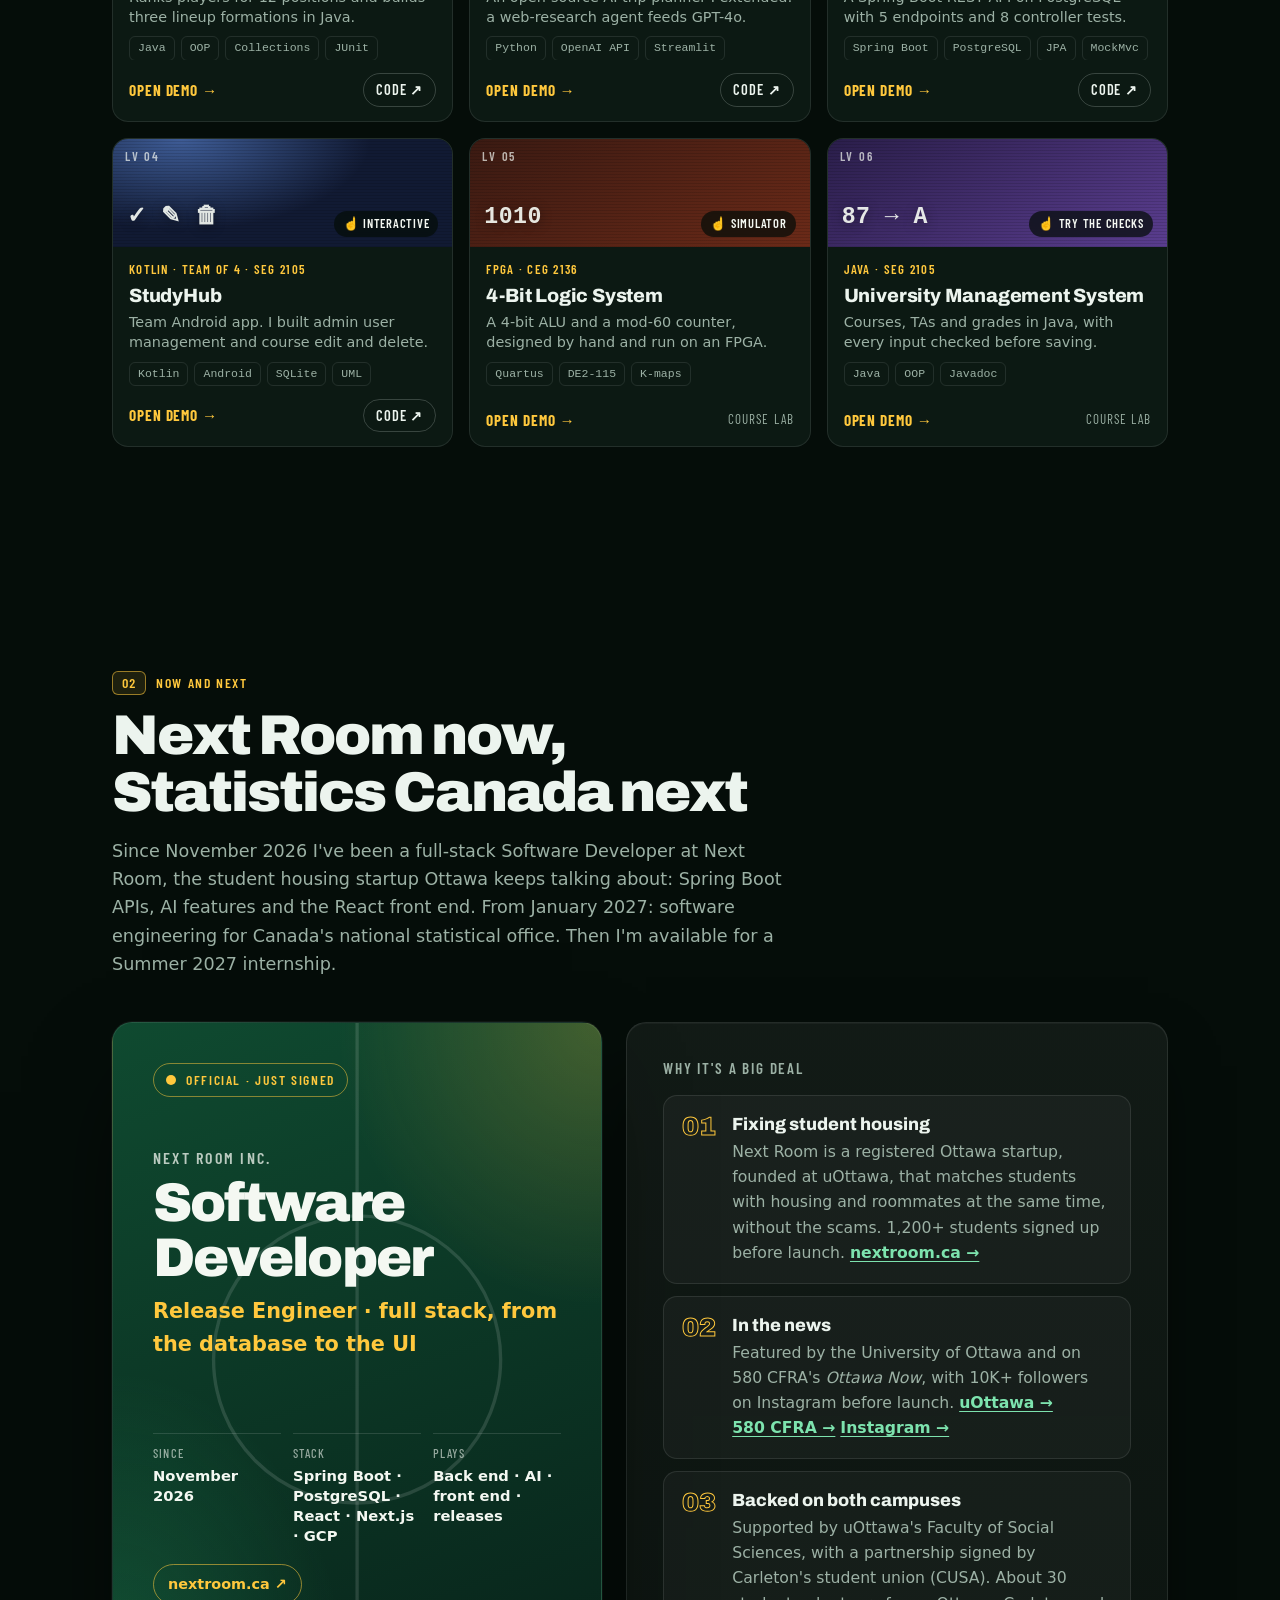
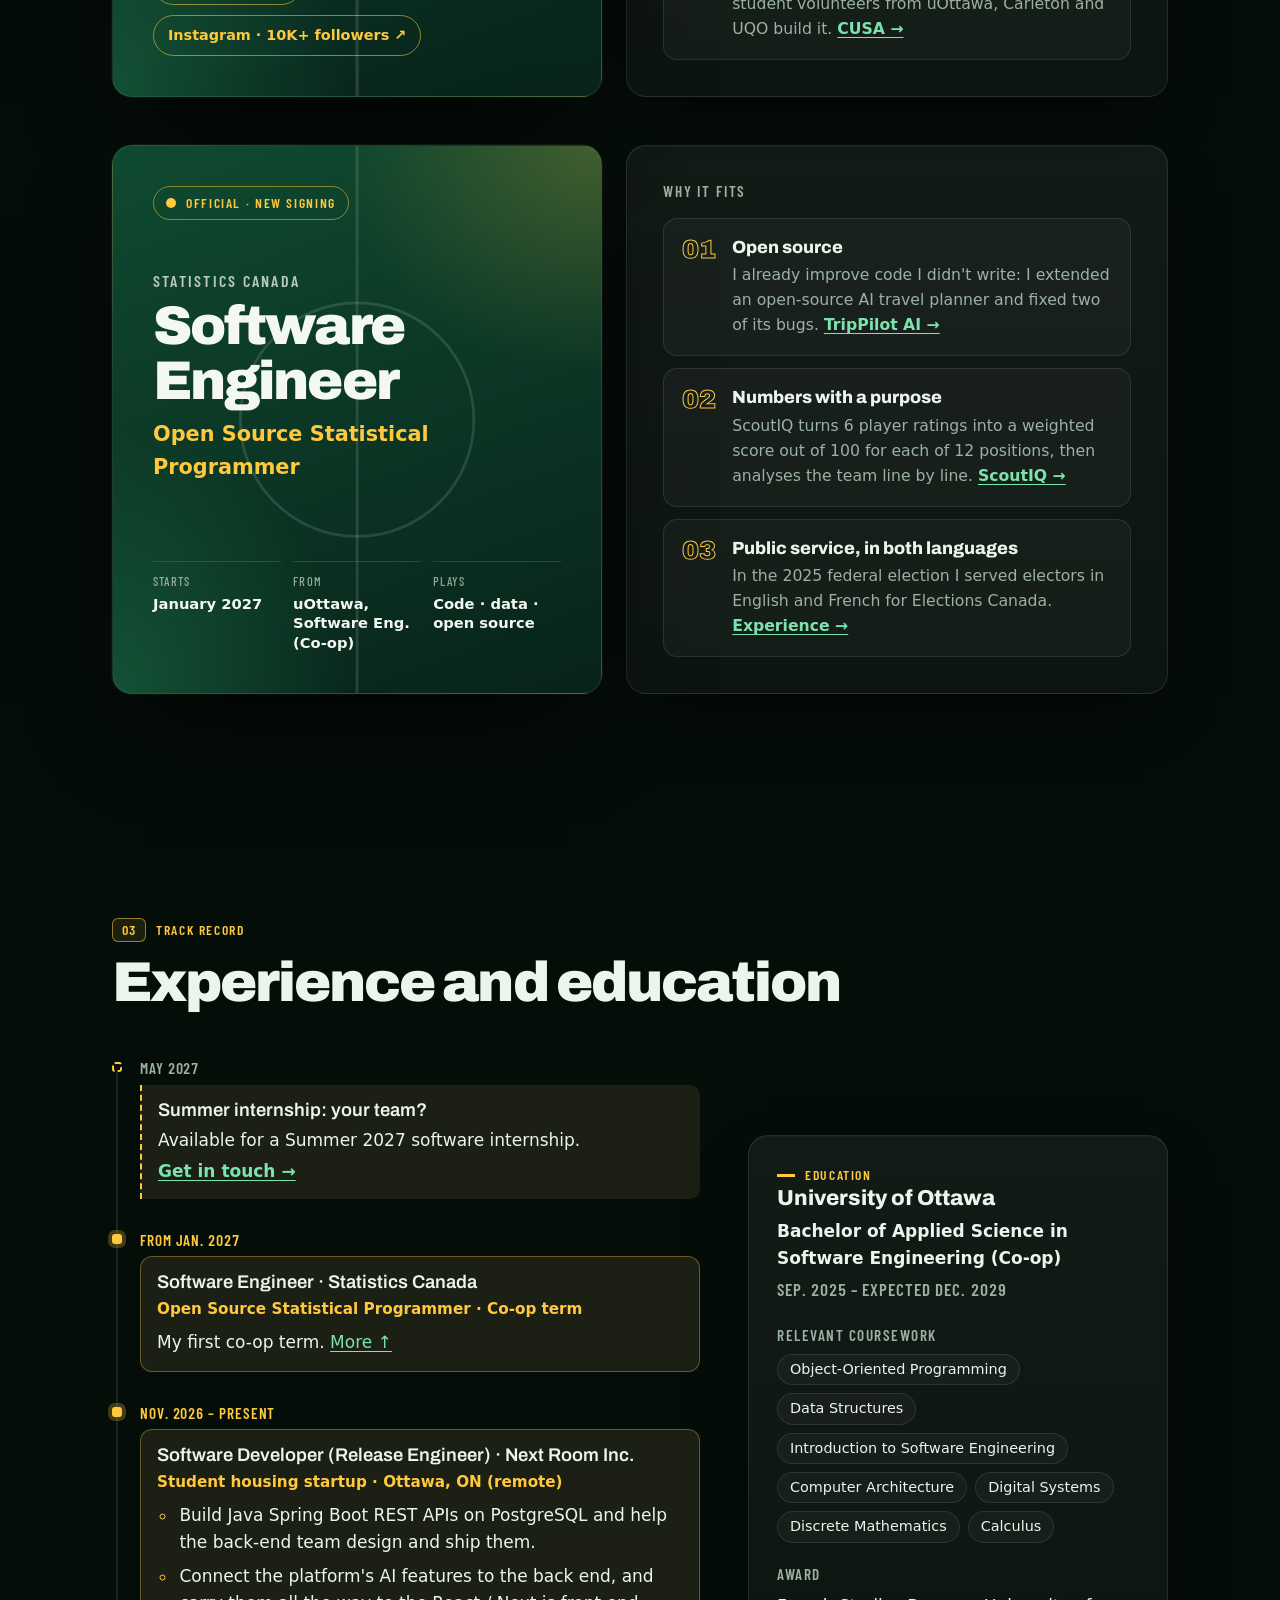
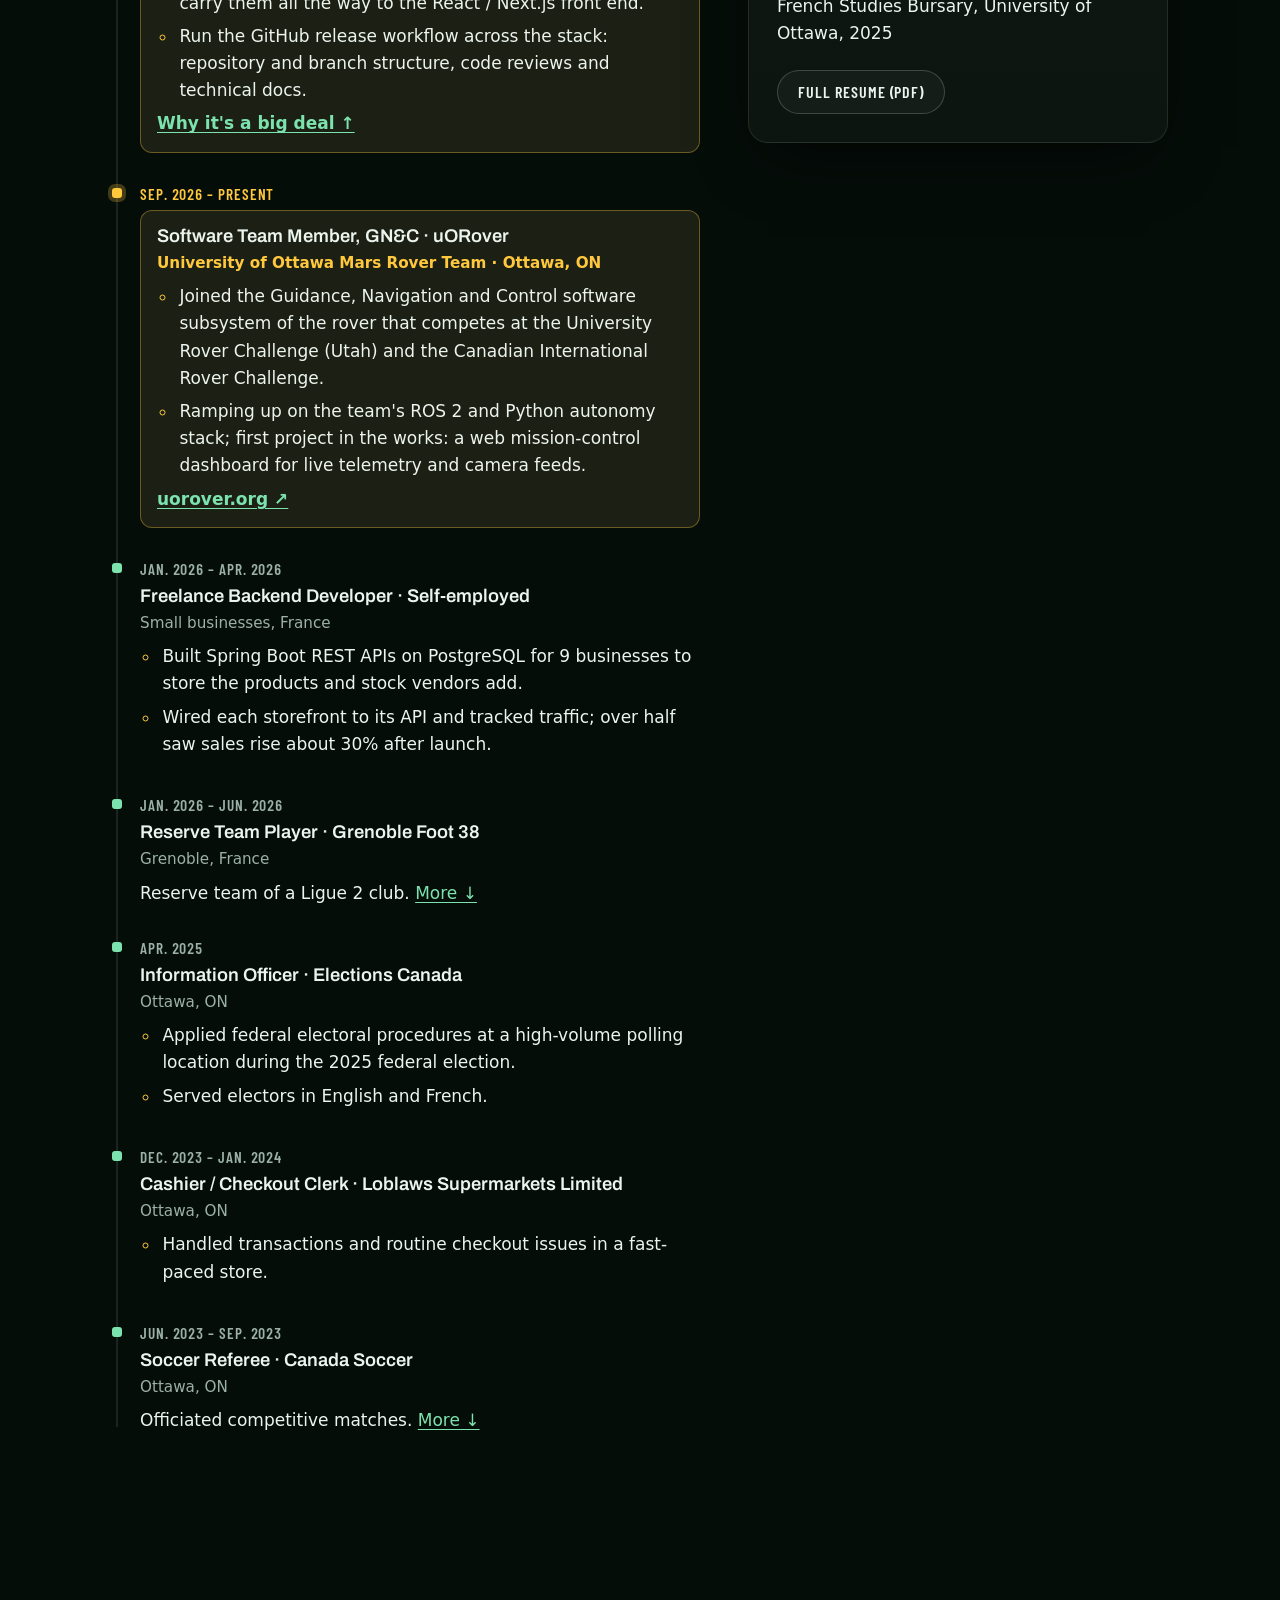
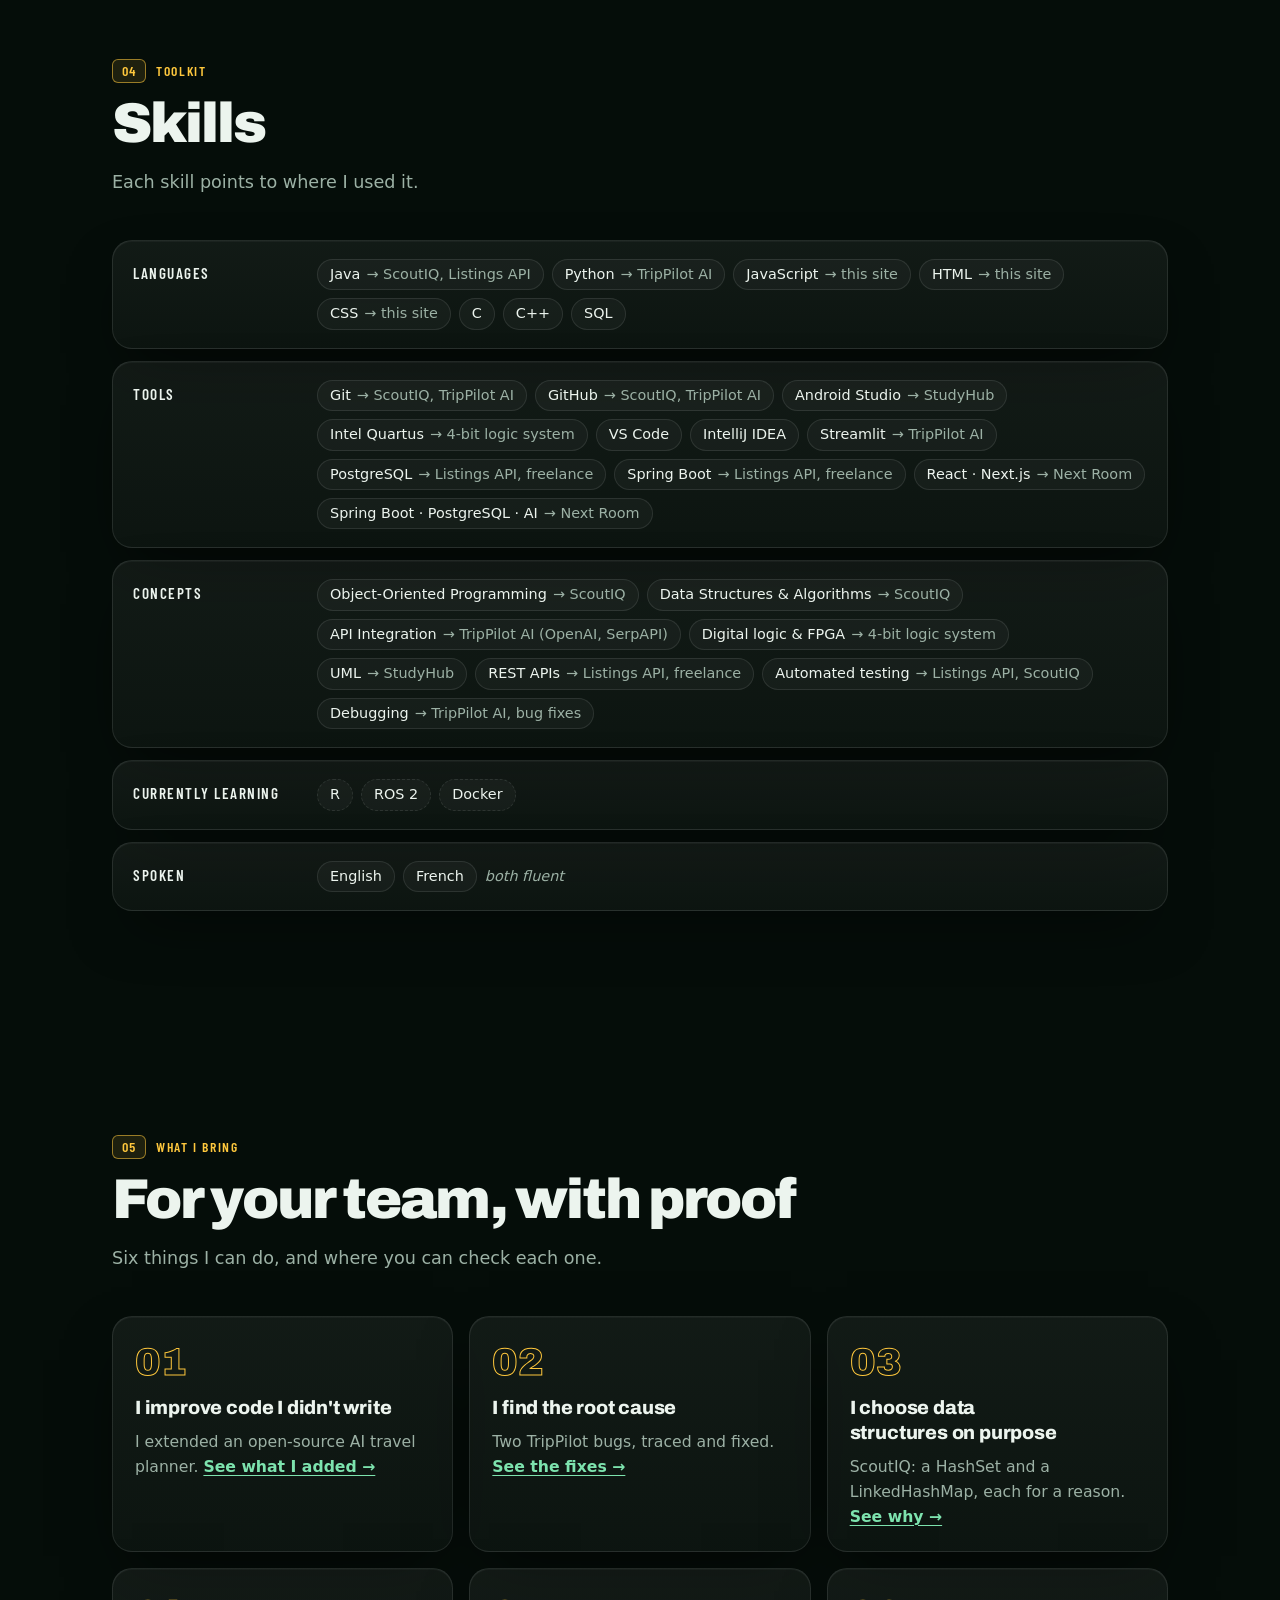
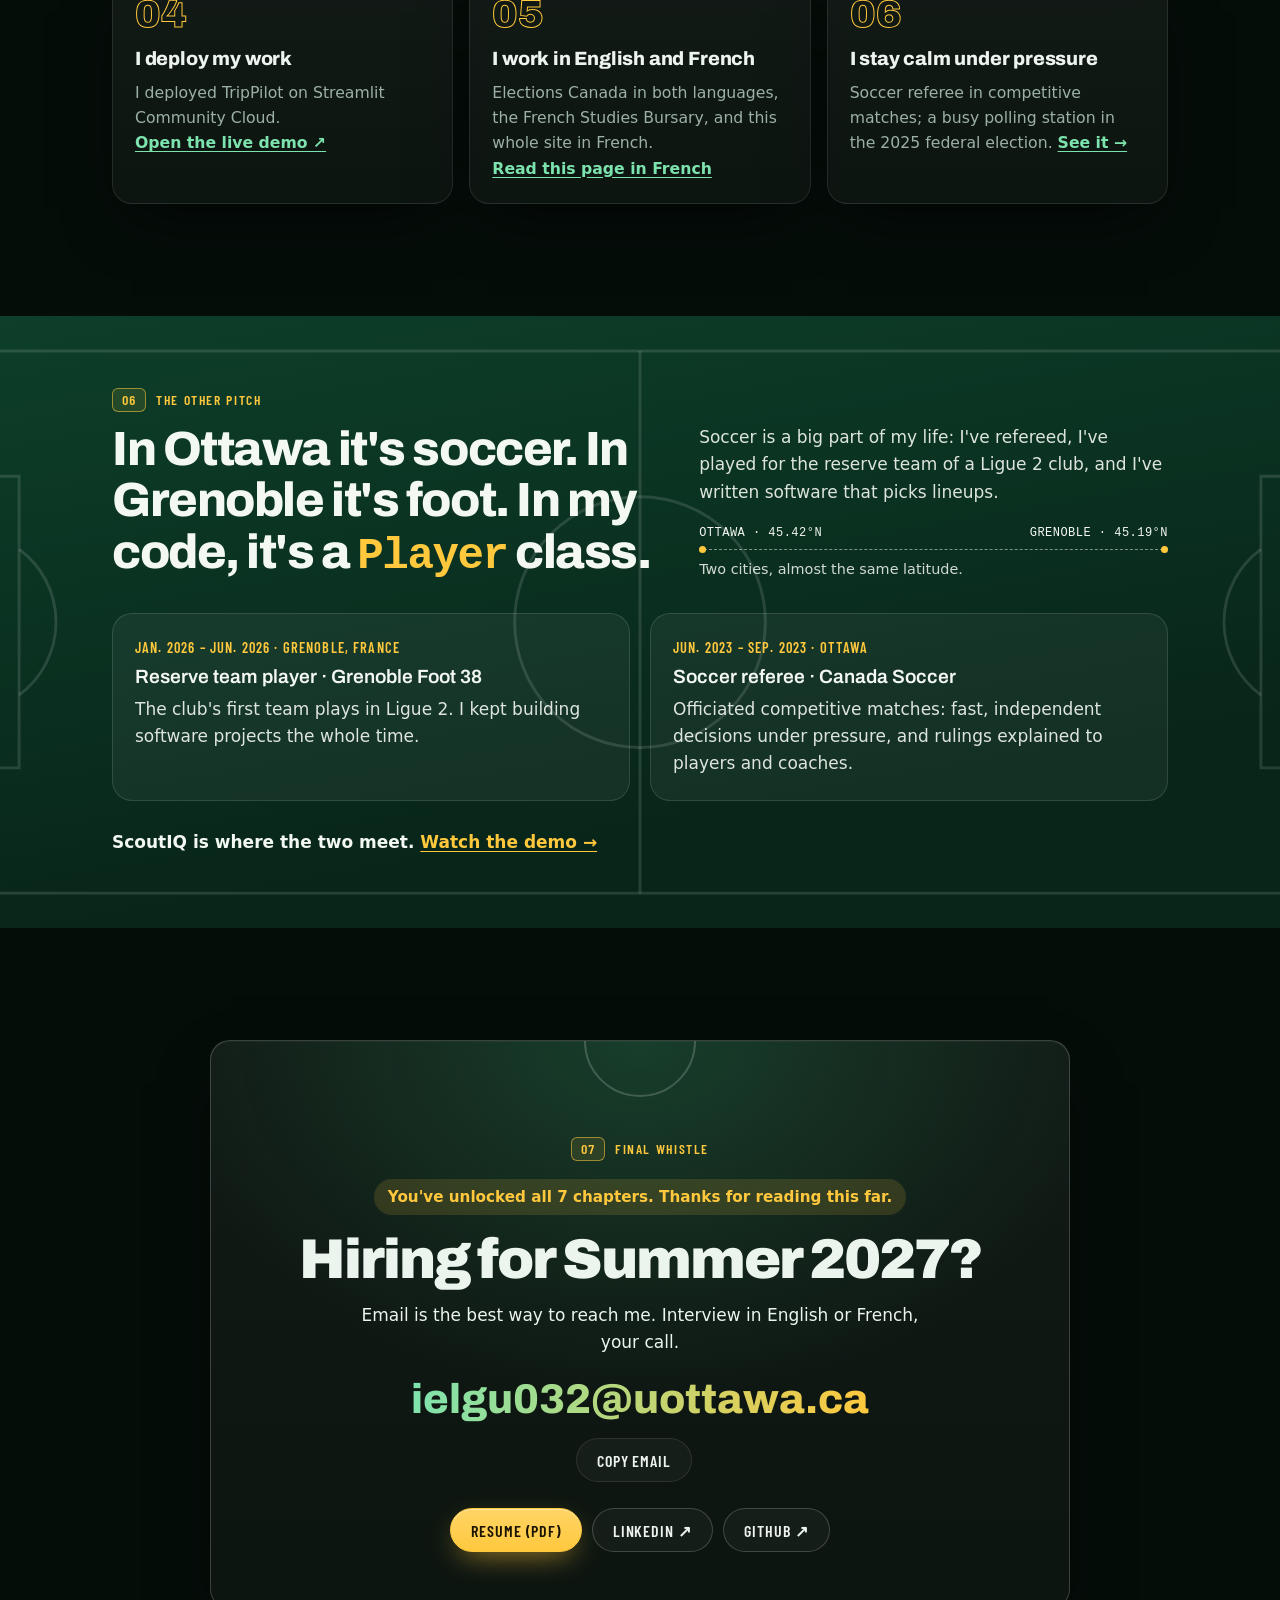
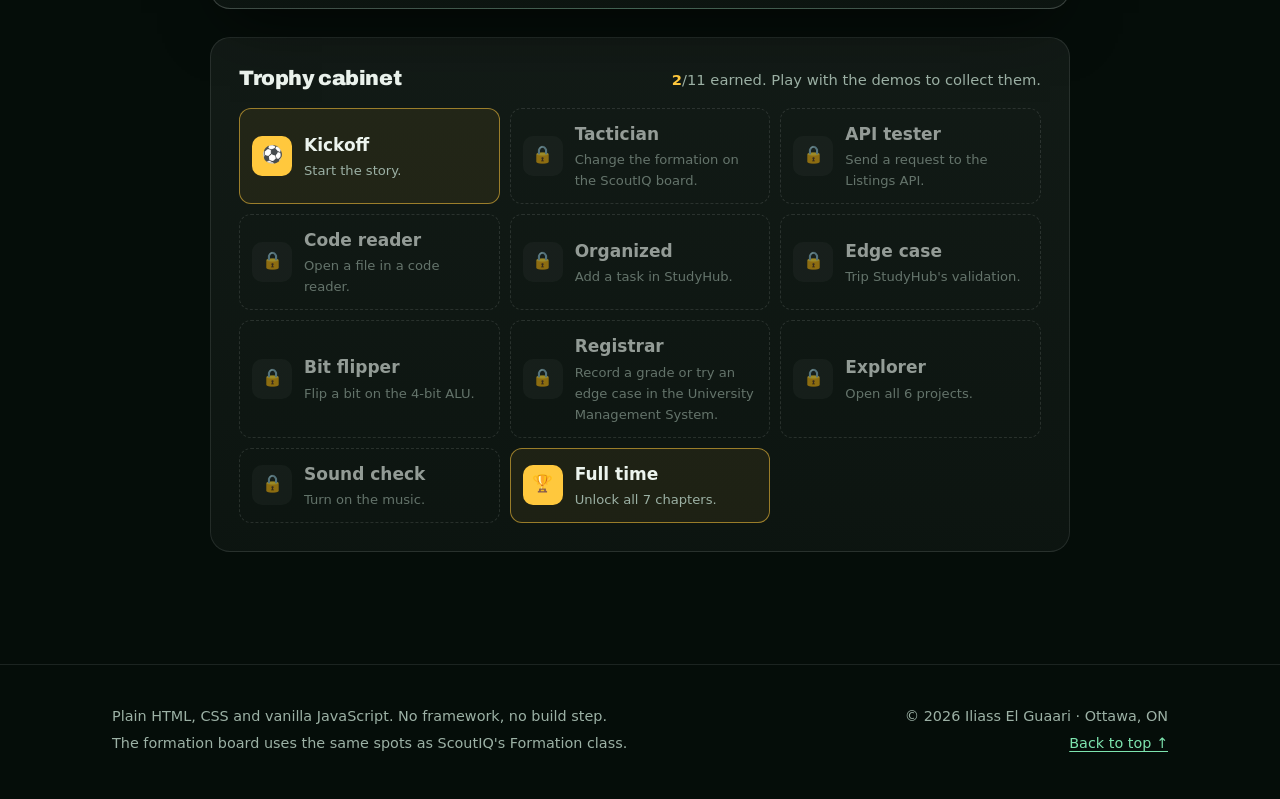
==== commit 4d6fe86f: "uORover: start date September 2026" ====
--- a/index.html
+++ b/index.html
@@ -981,7 +981,7 @@
               </div>
             </li>
             <li class="tl-item tl-item--now">
-              <p class="tl-date"><span lang="en">Nov. 2026 – Present</span><span lang="fr">nov. 2026 – aujourd'hui</span></p>
+              <p class="tl-date"><span lang="en">Sep. 2026 – Present</span><span lang="fr">sept. 2026 – aujourd'hui</span></p>
               <div class="tl-body">
                 <h3><span lang="en">Software Team Member, GN&amp;C · uORover</span><span lang="fr">Membre de l'équipe logicielle, GN&amp;C · uORover</span></h3>
                 <p class="tl-where"><span lang="en">University of Ottawa Mars Rover Team · Ottawa, ON</span><span lang="fr">Équipe du rover martien de l'Université d'Ottawa · Ottawa (Ontario)</span></p>
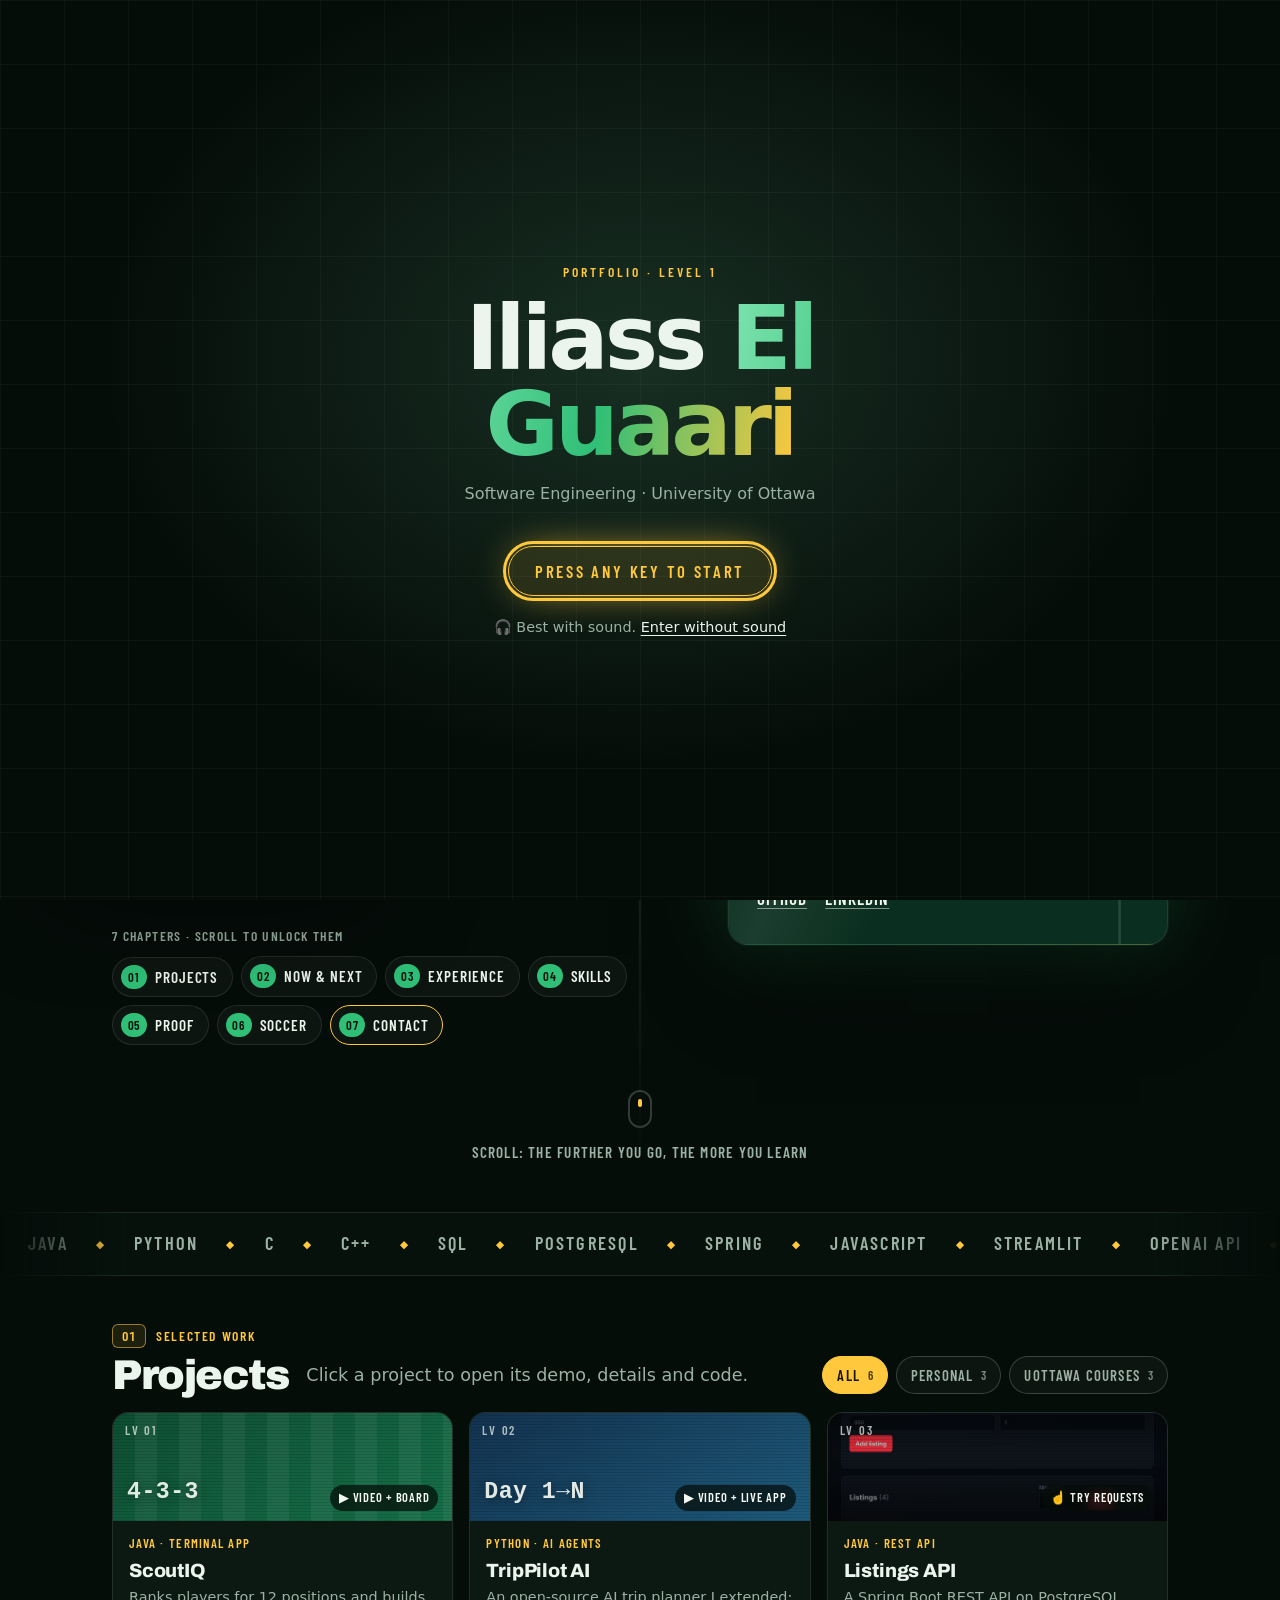
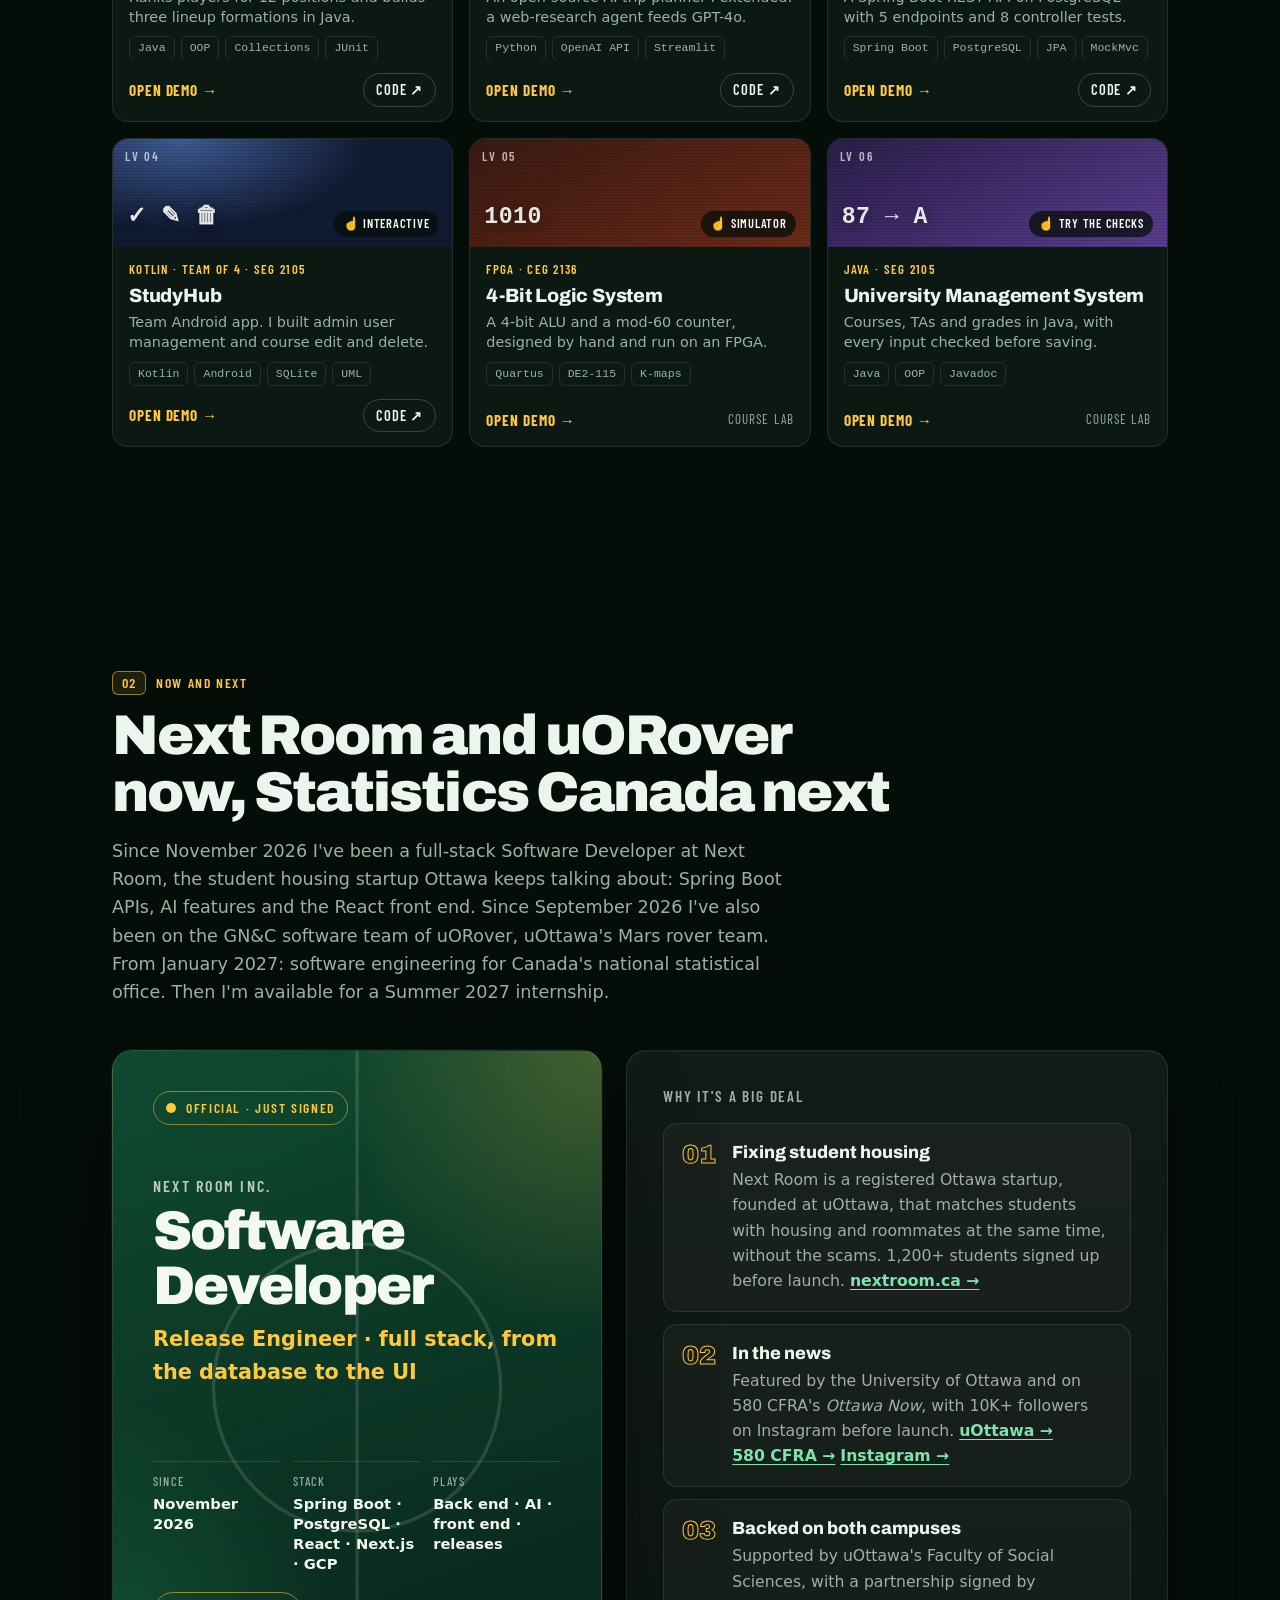
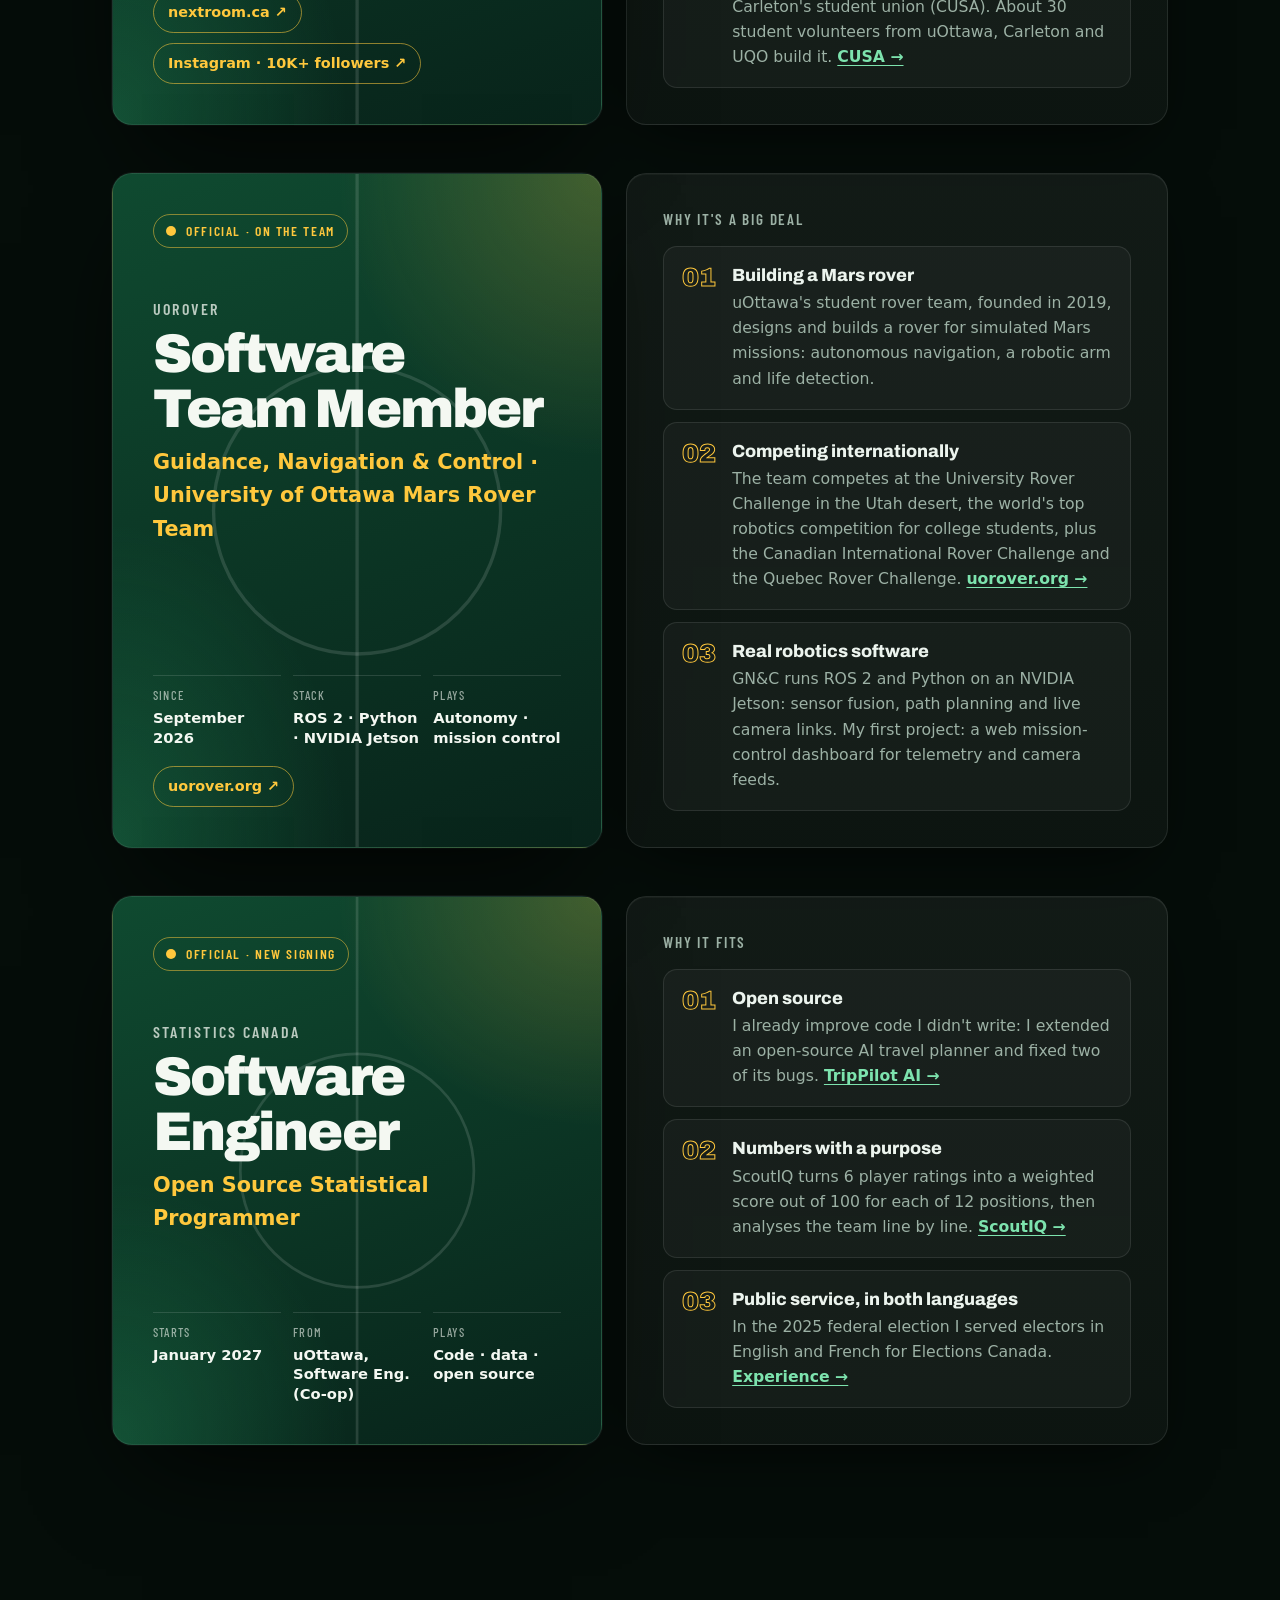
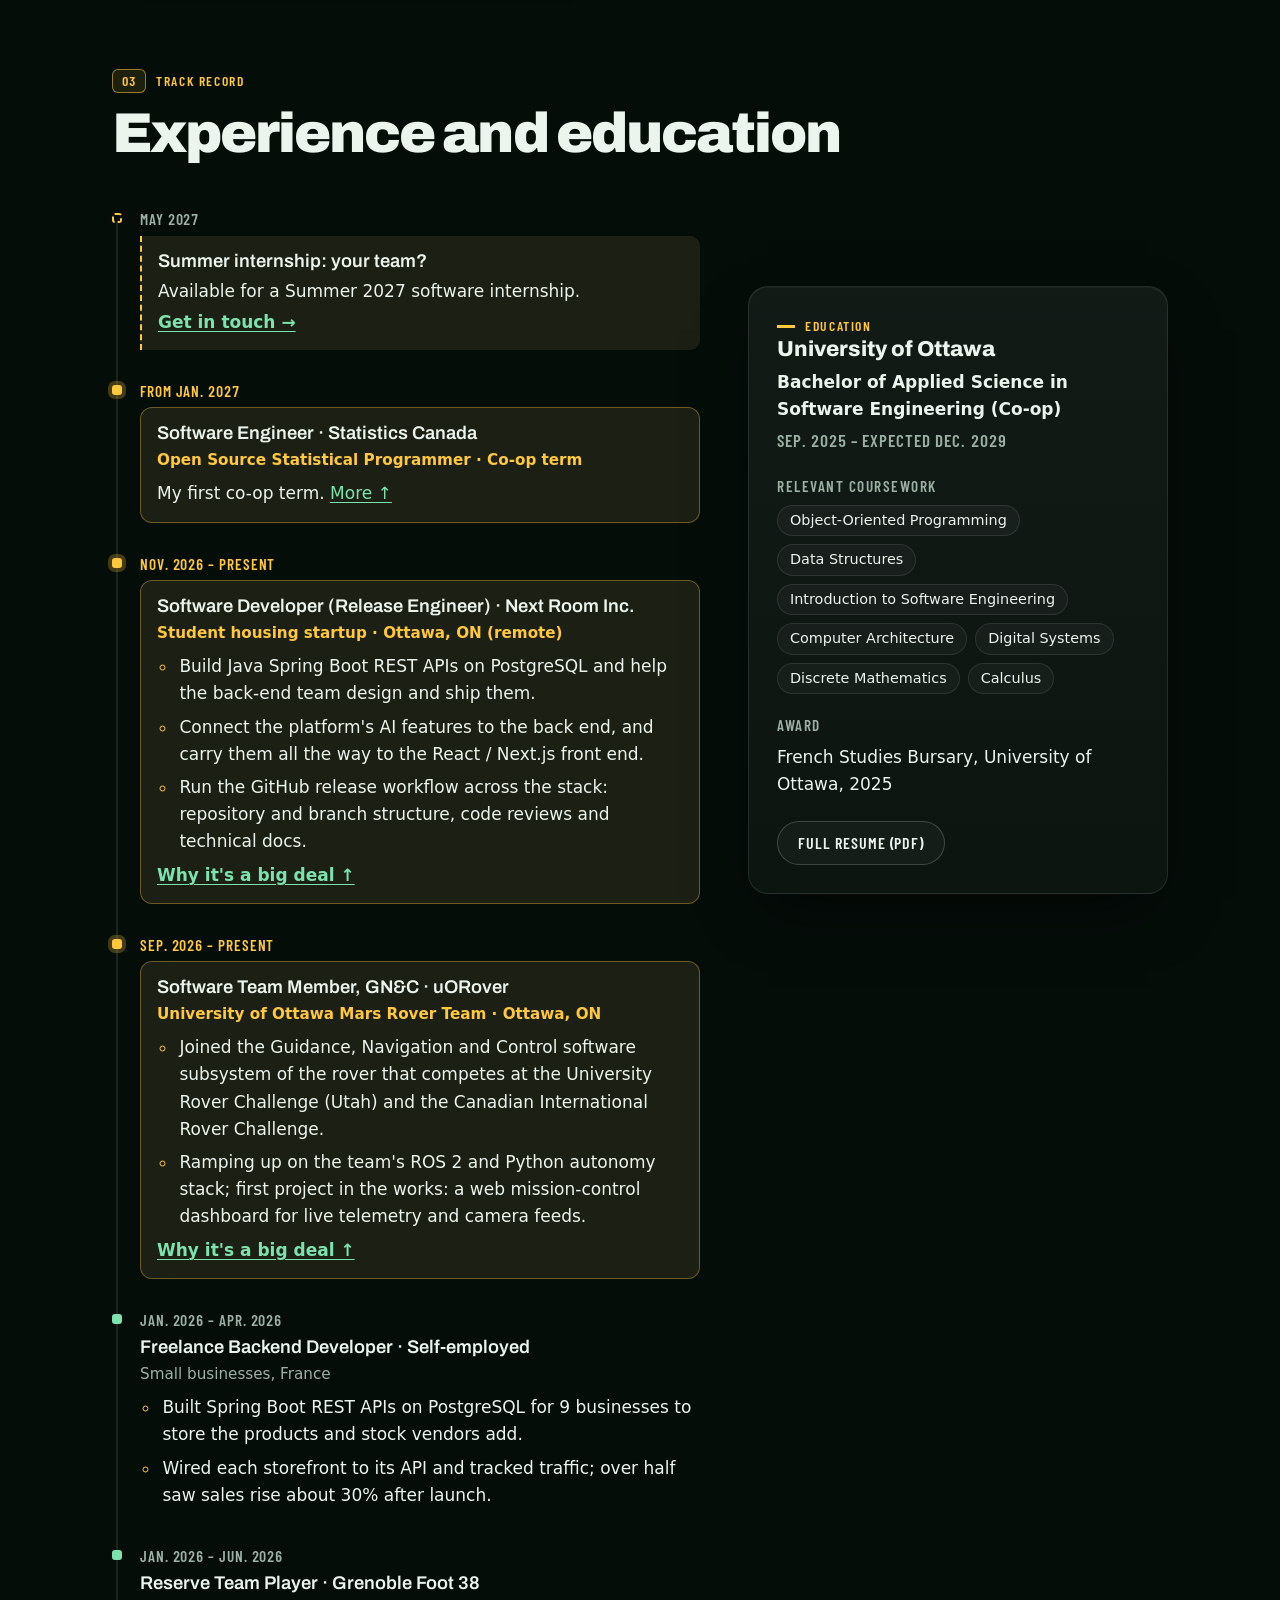
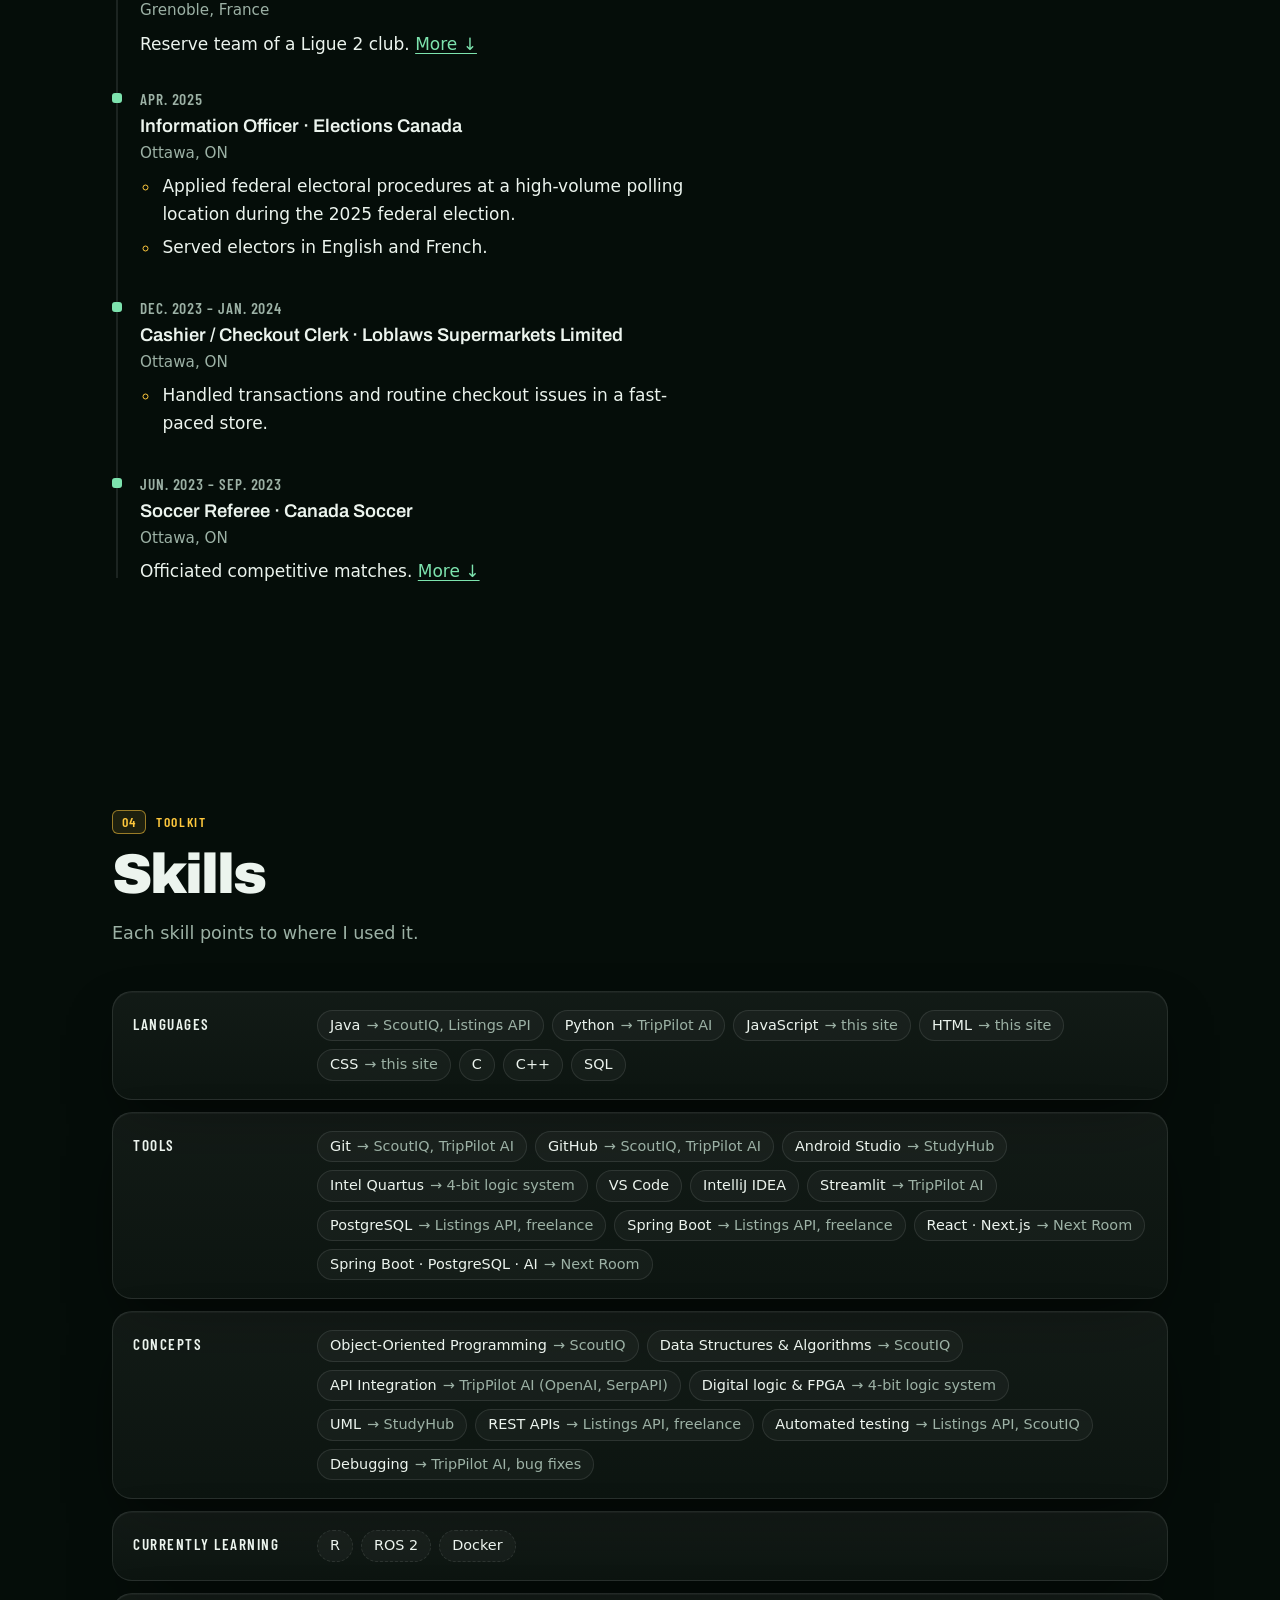
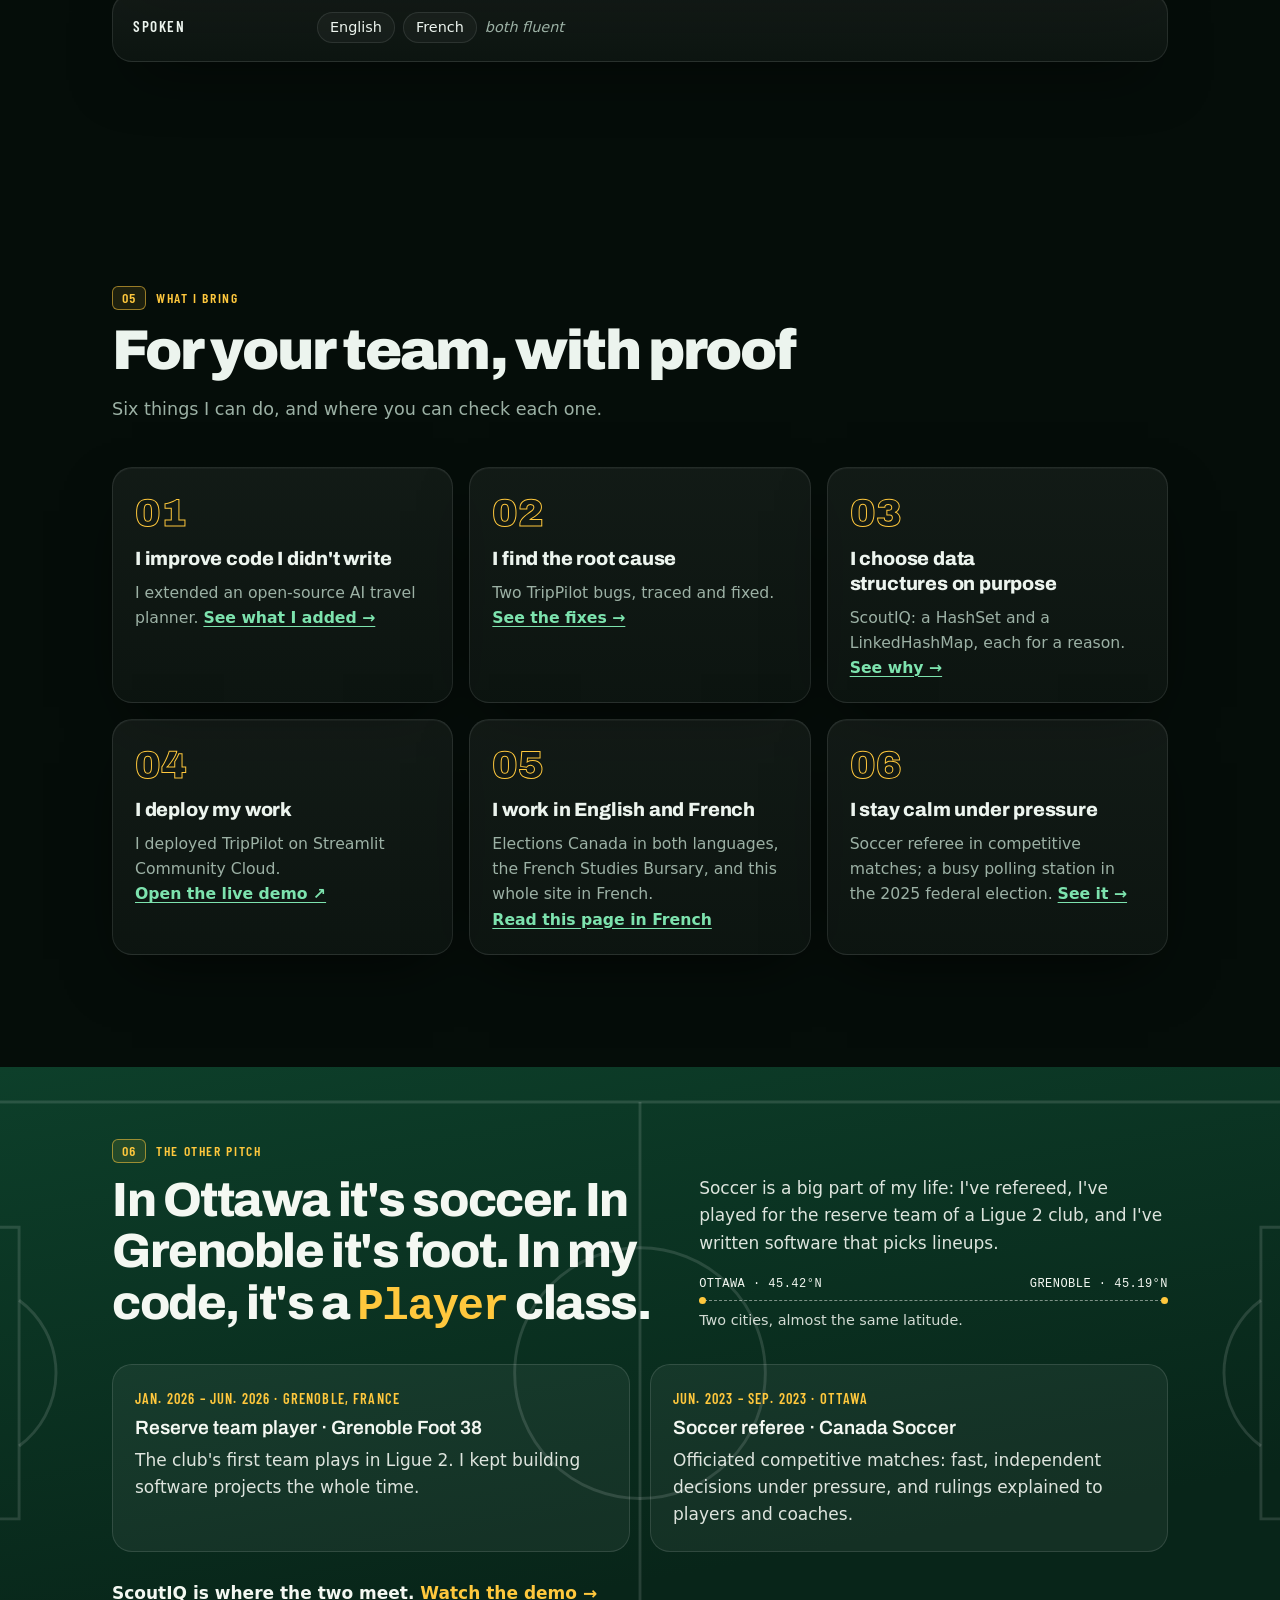
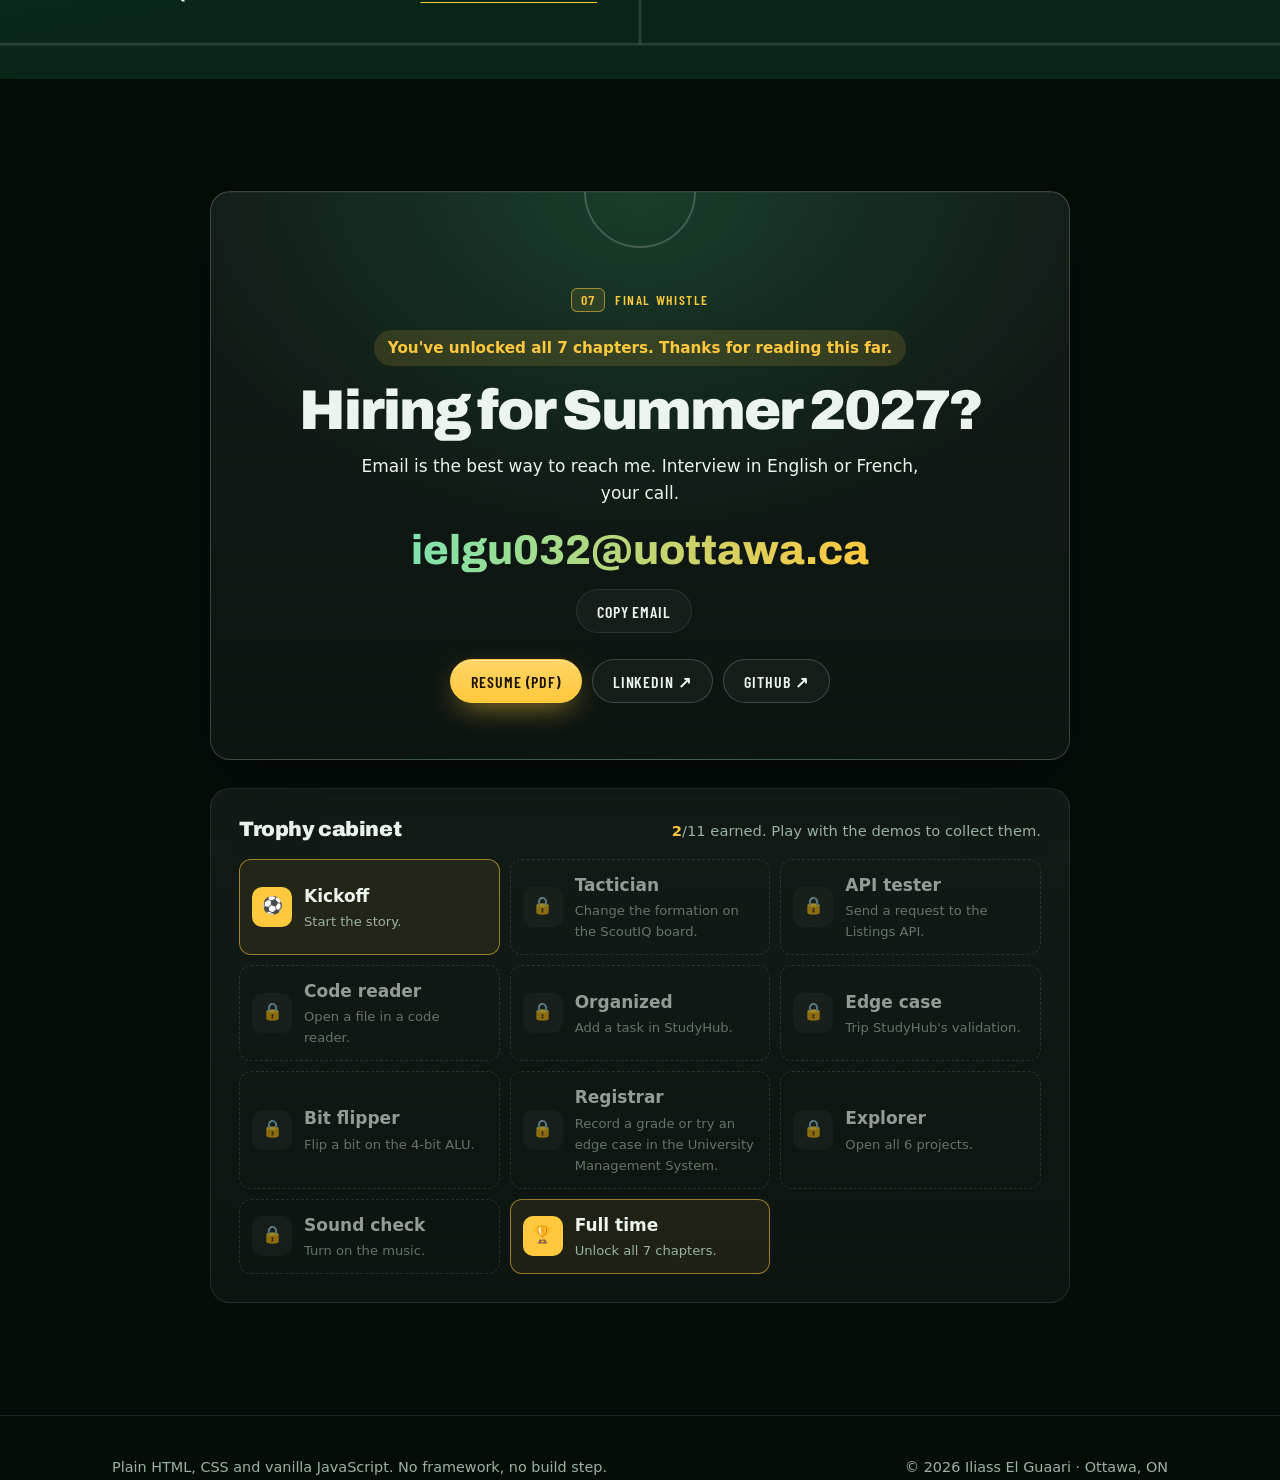
==== commit 5ce03cfc: "Add uORover feature card and why-it-matters panel" ====
--- a/index.html
+++ b/index.html
@@ -842,8 +842,8 @@
       <div class="wrap">
         <div class="section-head">
           <p class="kicker"><span class="ch">02</span><span lang="en">Now and next</span><span lang="fr">Maintenant et ensuite</span></p>
-          <h2><span lang="en">Next Room now, Statistics Canada next</span><span lang="fr">Next Room maintenant, Statistique Canada ensuite</span></h2>
-          <p class="section-sub"><span lang="en">Since November 2026 I've been a full-stack Software Developer at Next Room, the student housing startup Ottawa keeps talking about: Spring Boot APIs, AI features and the React front end. From January 2027: software engineering for Canada's national statistical office. Then I'm available for a Summer 2027 internship.</span><span lang="fr">Depuis novembre 2026, je suis développeur logiciel full stack chez Next Room, la jeune pousse de logement étudiant dont Ottawa parle sans arrêt&nbsp;: API Spring Boot, fonctionnalités d'IA et front-end React. Dès janvier 2027&nbsp;: le génie logiciel au service de l'organisme statistique national du Canada. Ensuite, je suis disponible pour un stage coop à l'été 2027.</span></p>
+          <h2><span lang="en">Next Room and uORover now, Statistics Canada next</span><span lang="fr">Next Room et uORover maintenant, Statistique Canada ensuite</span></h2>
+          <p class="section-sub"><span lang="en">Since November 2026 I've been a full-stack Software Developer at Next Room, the student housing startup Ottawa keeps talking about: Spring Boot APIs, AI features and the React front end. Since September 2026 I've also been on the GN&amp;C software team of uORover, uOttawa's Mars rover team. From January 2027: software engineering for Canada's national statistical office. Then I'm available for a Summer 2027 internship.</span><span lang="fr">Depuis novembre 2026, je suis développeur logiciel full stack chez Next Room, la jeune pousse de logement étudiant dont Ottawa parle sans arrêt&nbsp;: API Spring Boot, fonctionnalités d'IA et front-end React. Depuis septembre 2026, je fais aussi partie de l'équipe logicielle GN&amp;C d'uORover, le rover martien de l'Université d'Ottawa. Dès janvier 2027&nbsp;: le génie logiciel au service de l'organisme statistique national du Canada. Ensuite, je suis disponible pour un stage coop à l'été 2027.</span></p>
         </div>
 
         <div class="signing signing--nextroom" id="nextroom">
@@ -893,6 +893,53 @@
           </div>
         </div>
 
+        <div class="signing signing--uorover" id="uorover">
+          <article class="signing-card">
+            <svg class="signing-lines" viewBox="0 0 400 300" preserveAspectRatio="xMidYMid slice" fill="none" aria-hidden="true">
+              <path d="M200 0v300"/>
+              <circle cx="200" cy="150" r="64"/>
+              <path d="M0 80h60v140H0M400 80h-60v140h60"/>
+            </svg>
+            <p class="signing-tag"><span class="live-dot" aria-hidden="true"></span><span lang="en">Official · On the team</span><span lang="fr">Officiel · Dans l'équipe</span></p>
+            <p class="signing-org"><a href="https://uorover.org" target="_blank" rel="noopener">uORover</a></p>
+            <h3 class="signing-role"><span lang="en">Software Team Member</span><span lang="fr">Membre de l'équipe logicielle</span></h3>
+            <p class="signing-focus"><span lang="en">Guidance, Navigation &amp; Control · University of Ottawa Mars Rover Team</span><span lang="fr">Guidage, navigation et contrôle · équipe du rover martien de l'Université d'Ottawa</span></p>
+            <dl class="signing-meta">
+              <div><dt><span lang="en">Since</span><span lang="fr">Depuis</span></dt><dd><span lang="en">September 2026</span><span lang="fr">septembre 2026</span></dd></div>
+              <div><dt><span lang="en">Stack</span><span lang="fr">Technos</span></dt><dd>ROS 2 · Python · NVIDIA Jetson</dd></div>
+              <div><dt><span lang="en">Plays</span><span lang="fr">Poste</span></dt><dd><span lang="en">Autonomy · mission control</span><span lang="fr">Autonomie · contrôle de mission</span></dd></div>
+            </dl>
+            <p class="signing-links"><a href="https://uorover.org" target="_blank" rel="noopener">uorover.org ↗</a></p>
+          </article>
+
+          <div class="signing-why">
+            <h3 class="why-title"><span lang="en">Why it's a big deal</span><span lang="fr">Pourquoi c'est gros</span></h3>
+            <ol class="fit-list">
+              <li class="fit">
+                <span class="fit-num" aria-hidden="true">01</span>
+                <div>
+                  <h4><span lang="en">Building a Mars rover</span><span lang="fr">Construire un rover martien</span></h4>
+                  <p><span lang="en">uOttawa's student rover team, founded in 2019, designs and builds a rover for simulated Mars missions: autonomous navigation, a robotic arm and life detection.</span><span lang="fr">L'équipe étudiante de rover de l'Université d'Ottawa, fondée en 2019, conçoit et construit un rover pour des missions martiennes simulées&nbsp;: navigation autonome, bras robotisé et détection de la vie.</span></p>
+                </div>
+              </li>
+              <li class="fit">
+                <span class="fit-num" aria-hidden="true">02</span>
+                <div>
+                  <h4><span lang="en">Competing internationally</span><span lang="fr">En compétition internationale</span></h4>
+                  <p><span lang="en">The team competes at the University Rover Challenge in the Utah desert, the world's top robotics competition for college students, plus the Canadian International Rover Challenge and the Quebec Rover Challenge.</span><span lang="fr">L'équipe participe à l'University Rover Challenge dans le désert de l'Utah, la plus grande compétition de robotique universitaire au monde, ainsi qu'au Canadian International Rover Challenge et au Québec Rover Challenge.</span> <a href="https://uorover.org" target="_blank" rel="noopener">uorover.org →</a></p>
+                </div>
+              </li>
+              <li class="fit">
+                <span class="fit-num" aria-hidden="true">03</span>
+                <div>
+                  <h4><span lang="en">Real robotics software</span><span lang="fr">Du vrai logiciel de robotique</span></h4>
+                  <p><span lang="en">GN&amp;C runs ROS 2 and Python on an NVIDIA Jetson: sensor fusion, path planning and live camera links. My first project: a web mission-control dashboard for telemetry and camera feeds.</span><span lang="fr">Le GN&amp;C tourne sur ROS 2 et Python sur un NVIDIA Jetson&nbsp;: fusion de capteurs, planification de trajectoire et liaisons caméra en direct. Mon premier projet&nbsp;: un tableau de bord web de contrôle de mission pour la télémétrie et les flux caméra.</span></p>
+                </div>
+              </li>
+            </ol>
+          </div>
+        </div>
+
         <div class="signing">
           <article class="signing-card">
             <svg class="signing-lines" viewBox="0 0 400 300" preserveAspectRatio="xMidYMid slice" fill="none" aria-hidden="true">
@@ -989,7 +1036,7 @@
                   <li><span lang="en">Joined the Guidance, Navigation and Control software subsystem of the rover that competes at the University Rover Challenge (Utah) and the Canadian International Rover Challenge.</span><span lang="fr">J'ai rejoint le sous-système logiciel de guidage, navigation et contrôle du rover qui participe à l'University Rover Challenge (Utah) et au Canadian International Rover Challenge.</span></li>
                   <li><span lang="en">Ramping up on the team's ROS 2 and Python autonomy stack; first project in the works: a web mission-control dashboard for live telemetry and camera feeds.</span><span lang="fr">Je me forme sur la pile d'autonomie ROS 2 et Python de l'équipe&nbsp;; premier projet en cours&nbsp;: un tableau de bord web de contrôle de mission pour la télémétrie et les flux caméra en direct.</span></li>
                 </ul>
-                <p class="tl-link"><a class="tl-more" href="https://uorover.org" target="_blank" rel="noopener">uorover.org&nbsp;↗</a></p>
+                <p class="tl-link"><a class="tl-more" href="#uorover"><span lang="en">Why it's a big deal&nbsp;↑</span><span lang="fr">Pourquoi c'est gros&nbsp;↑</span></a></p>
               </div>
             </li>
             <li class="tl-item">
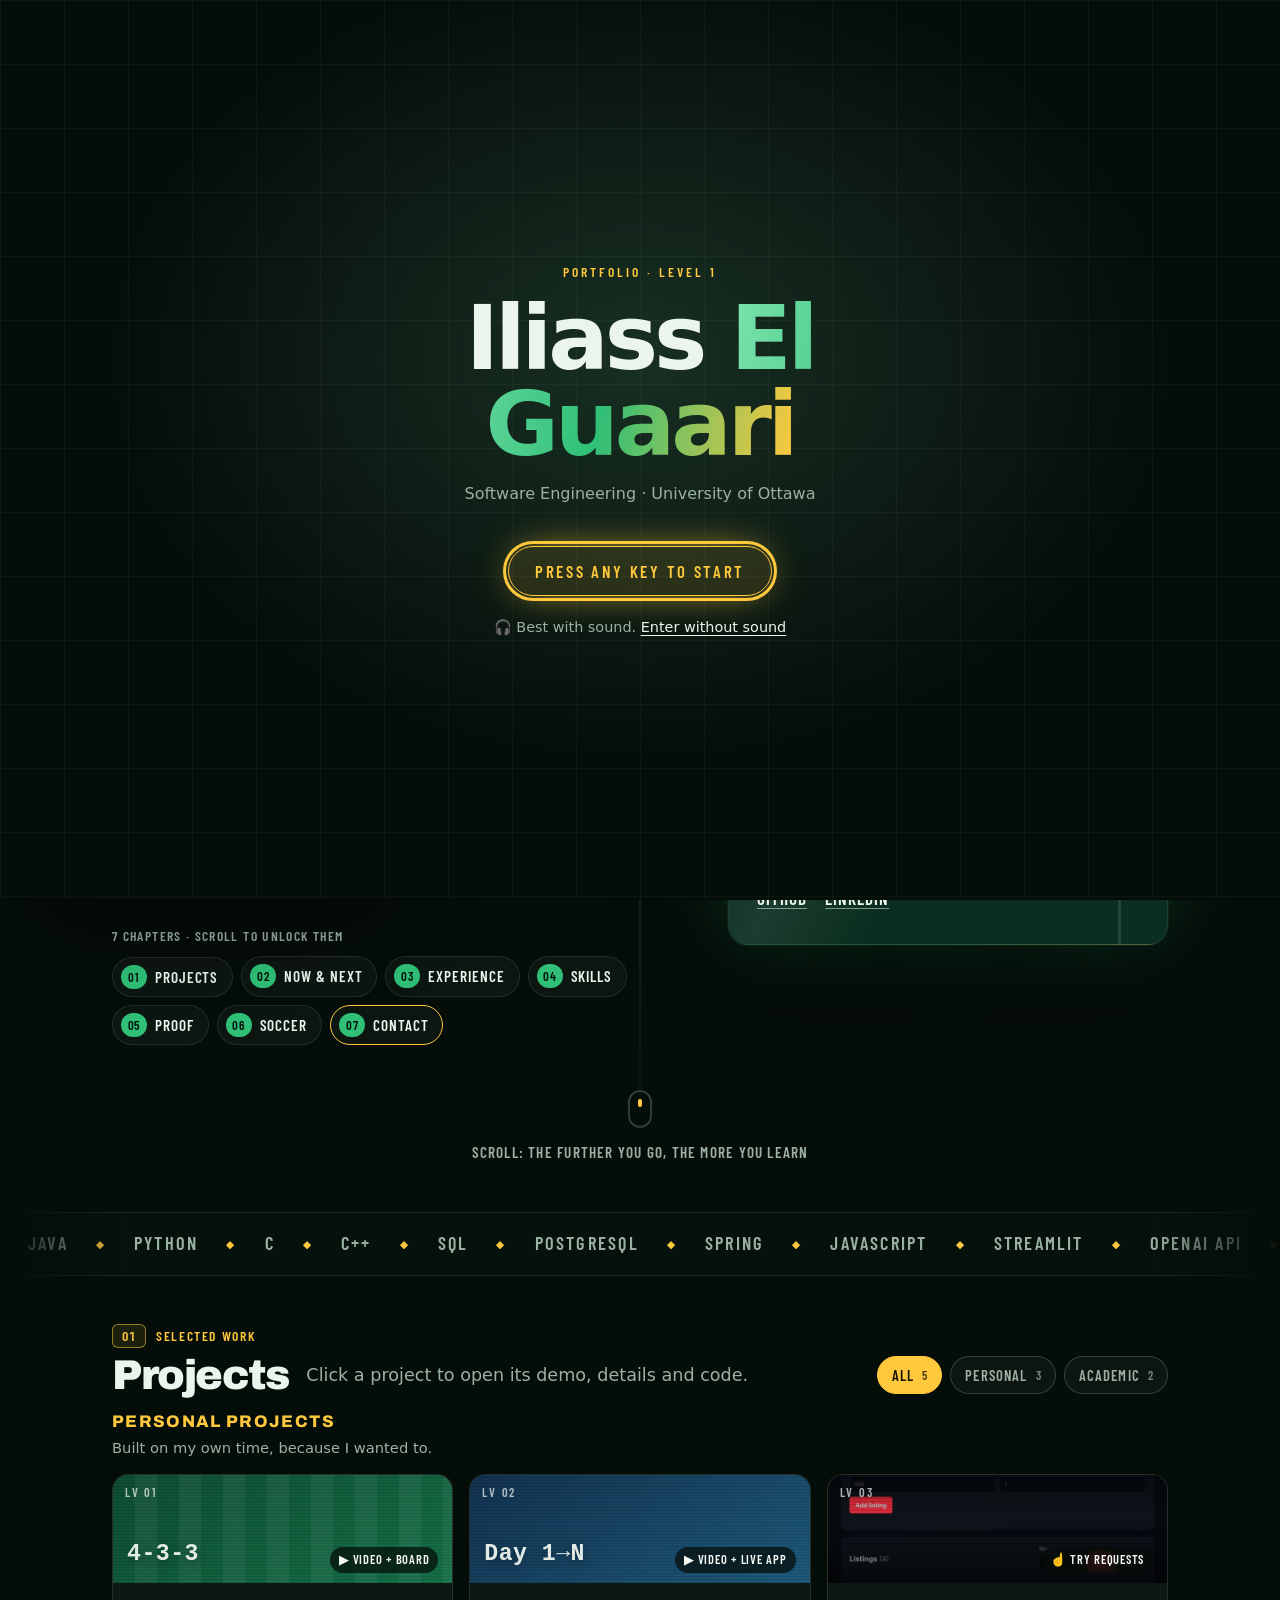
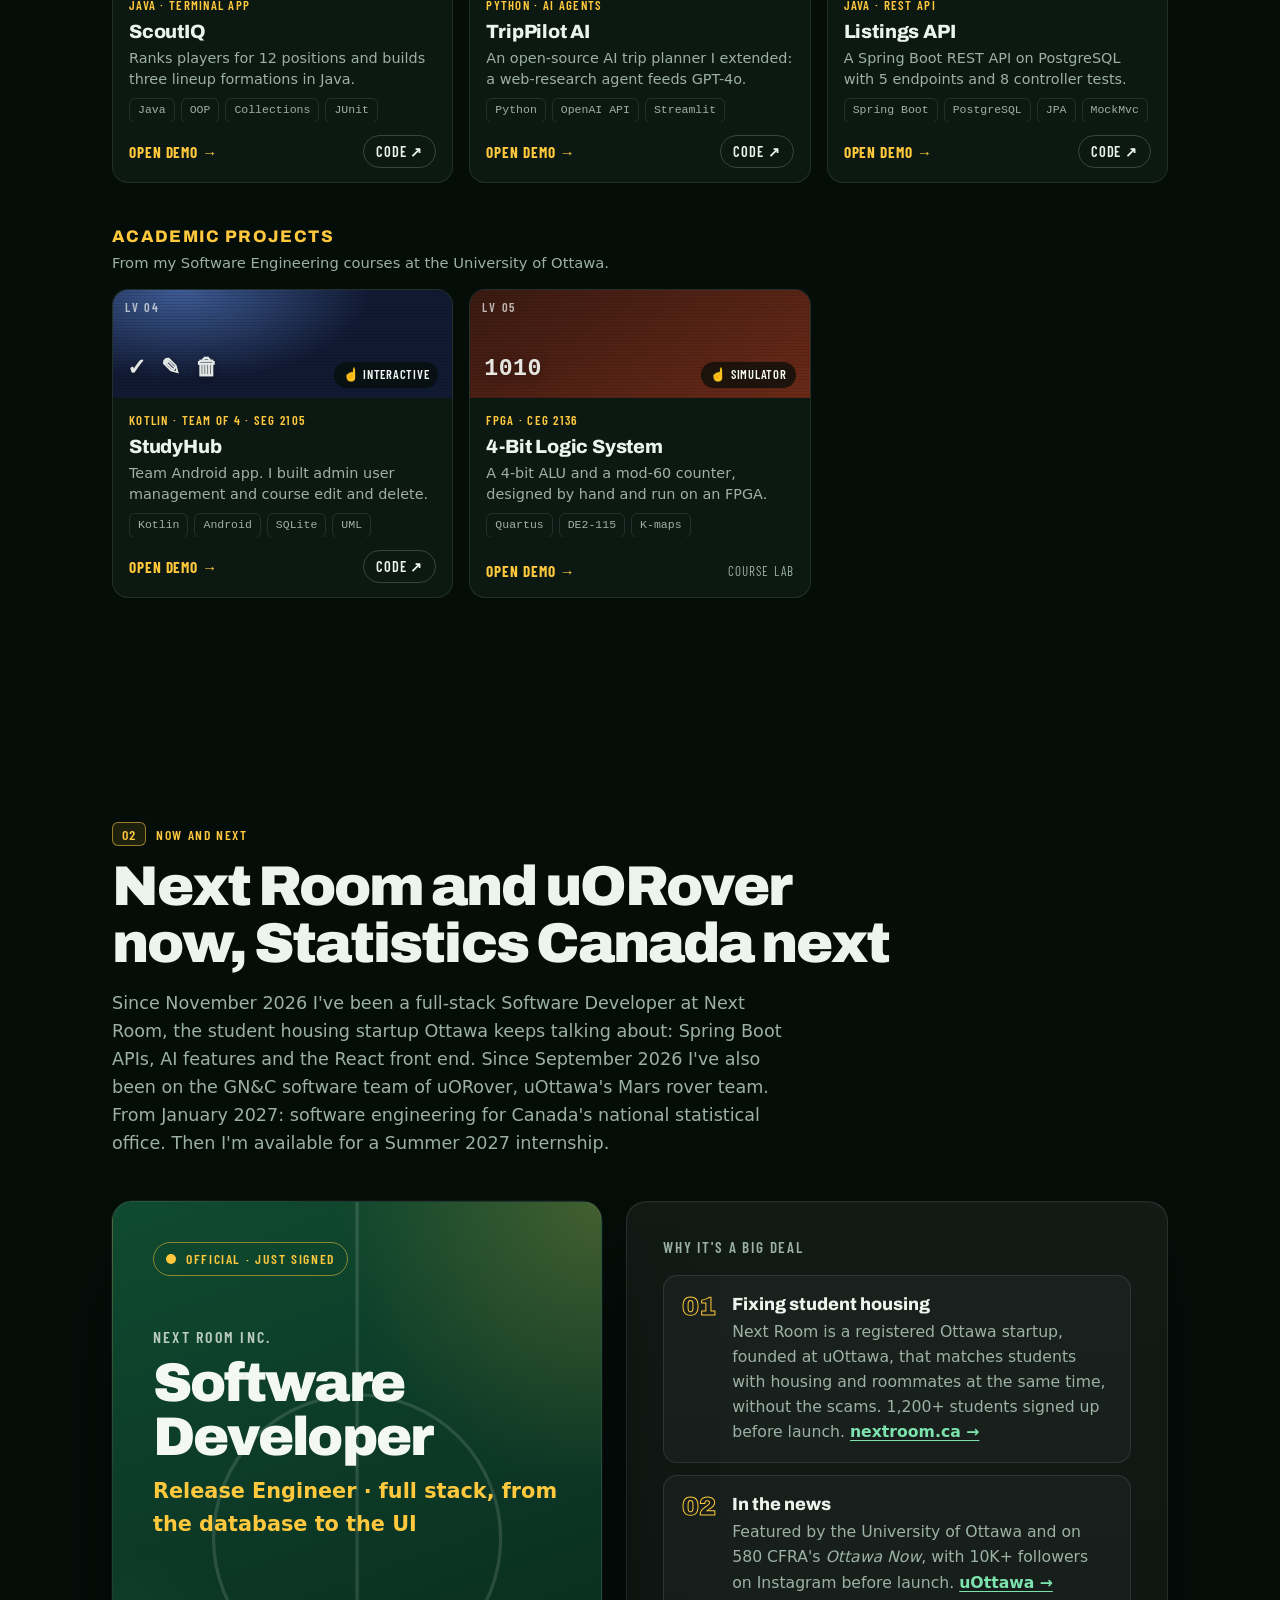
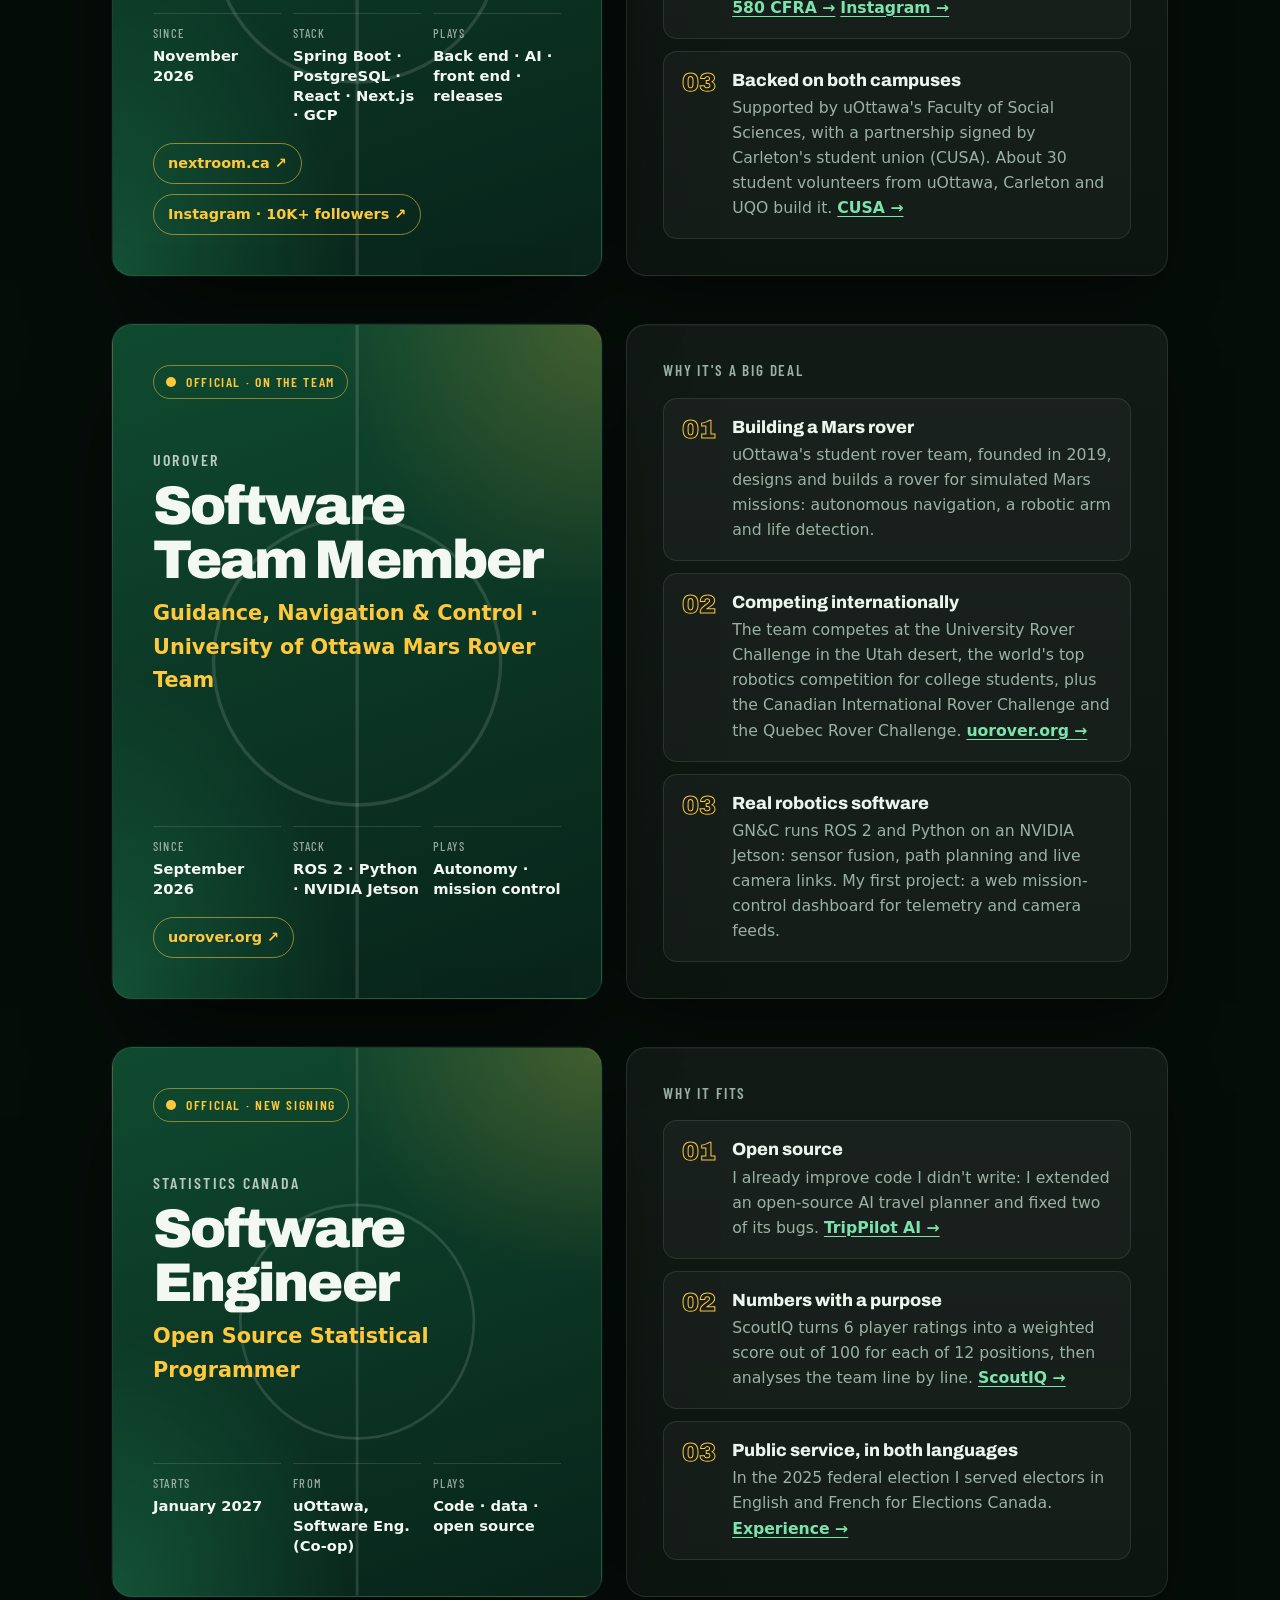
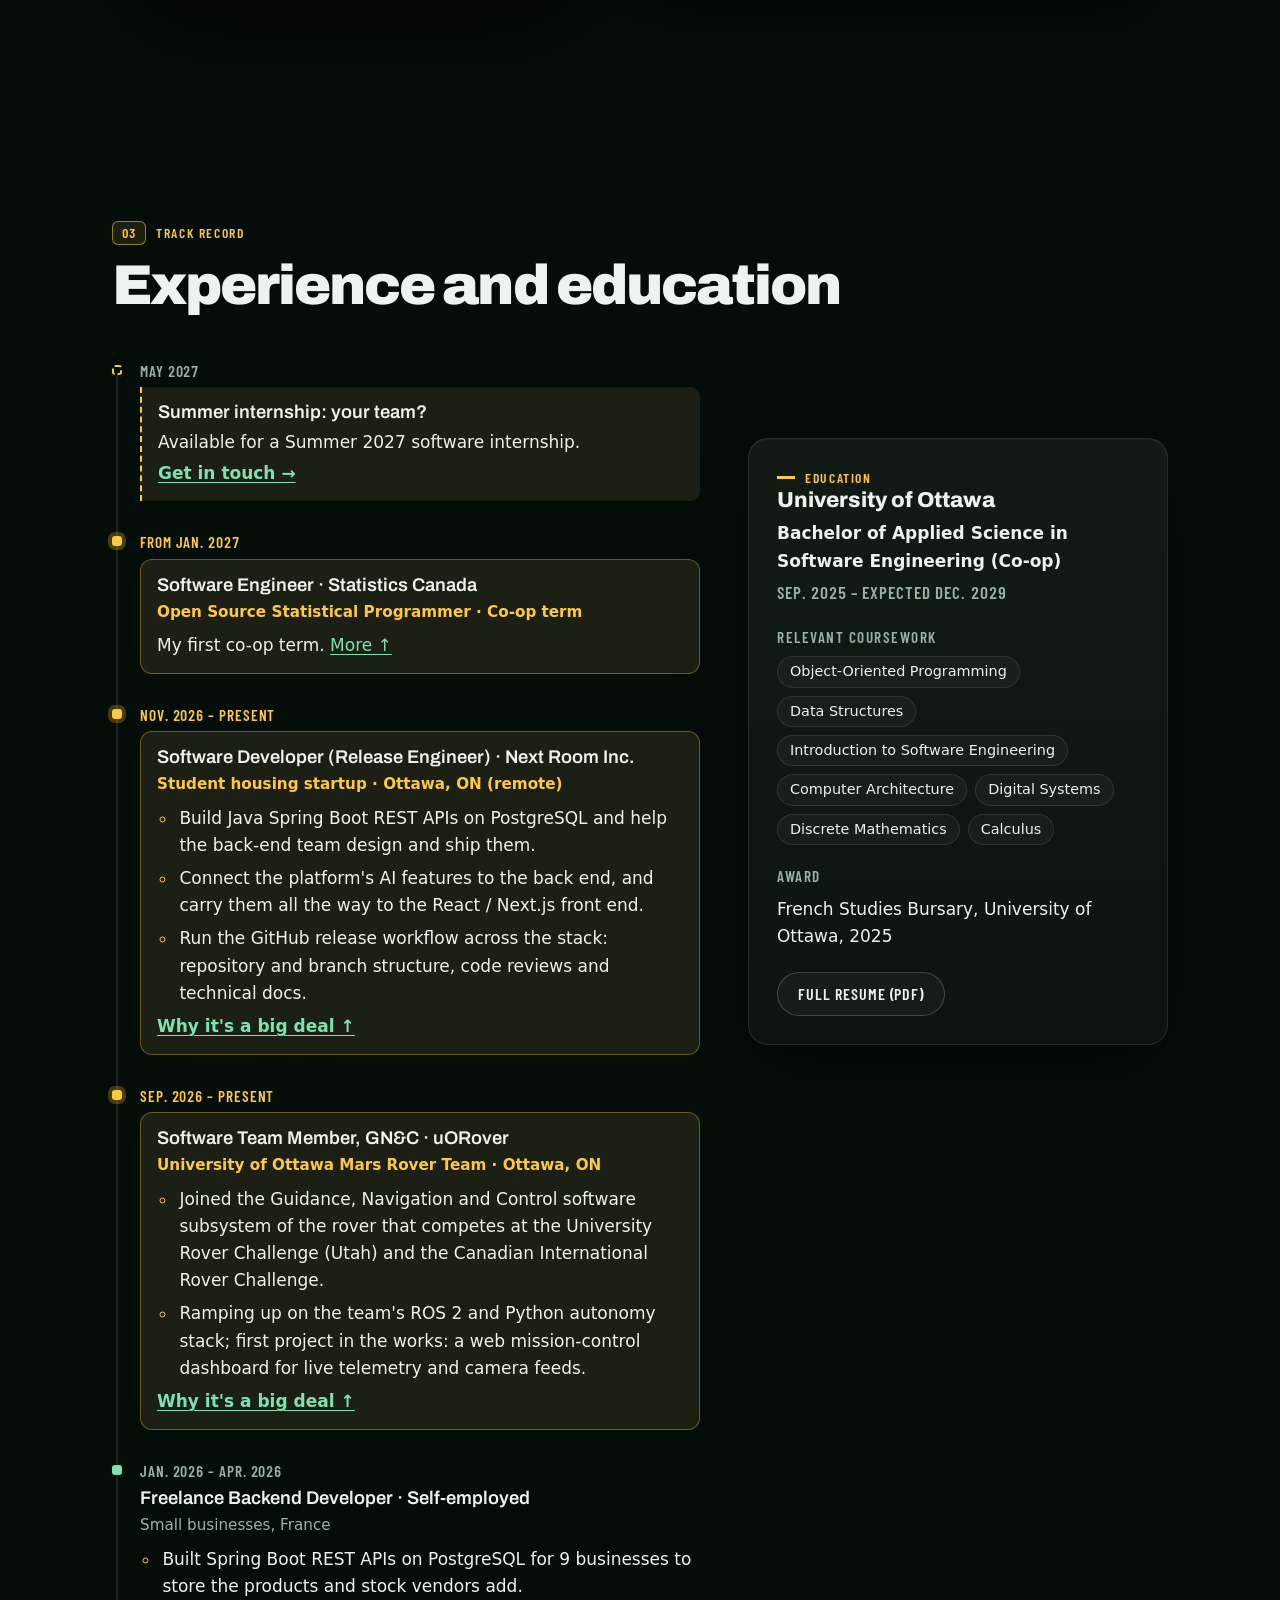
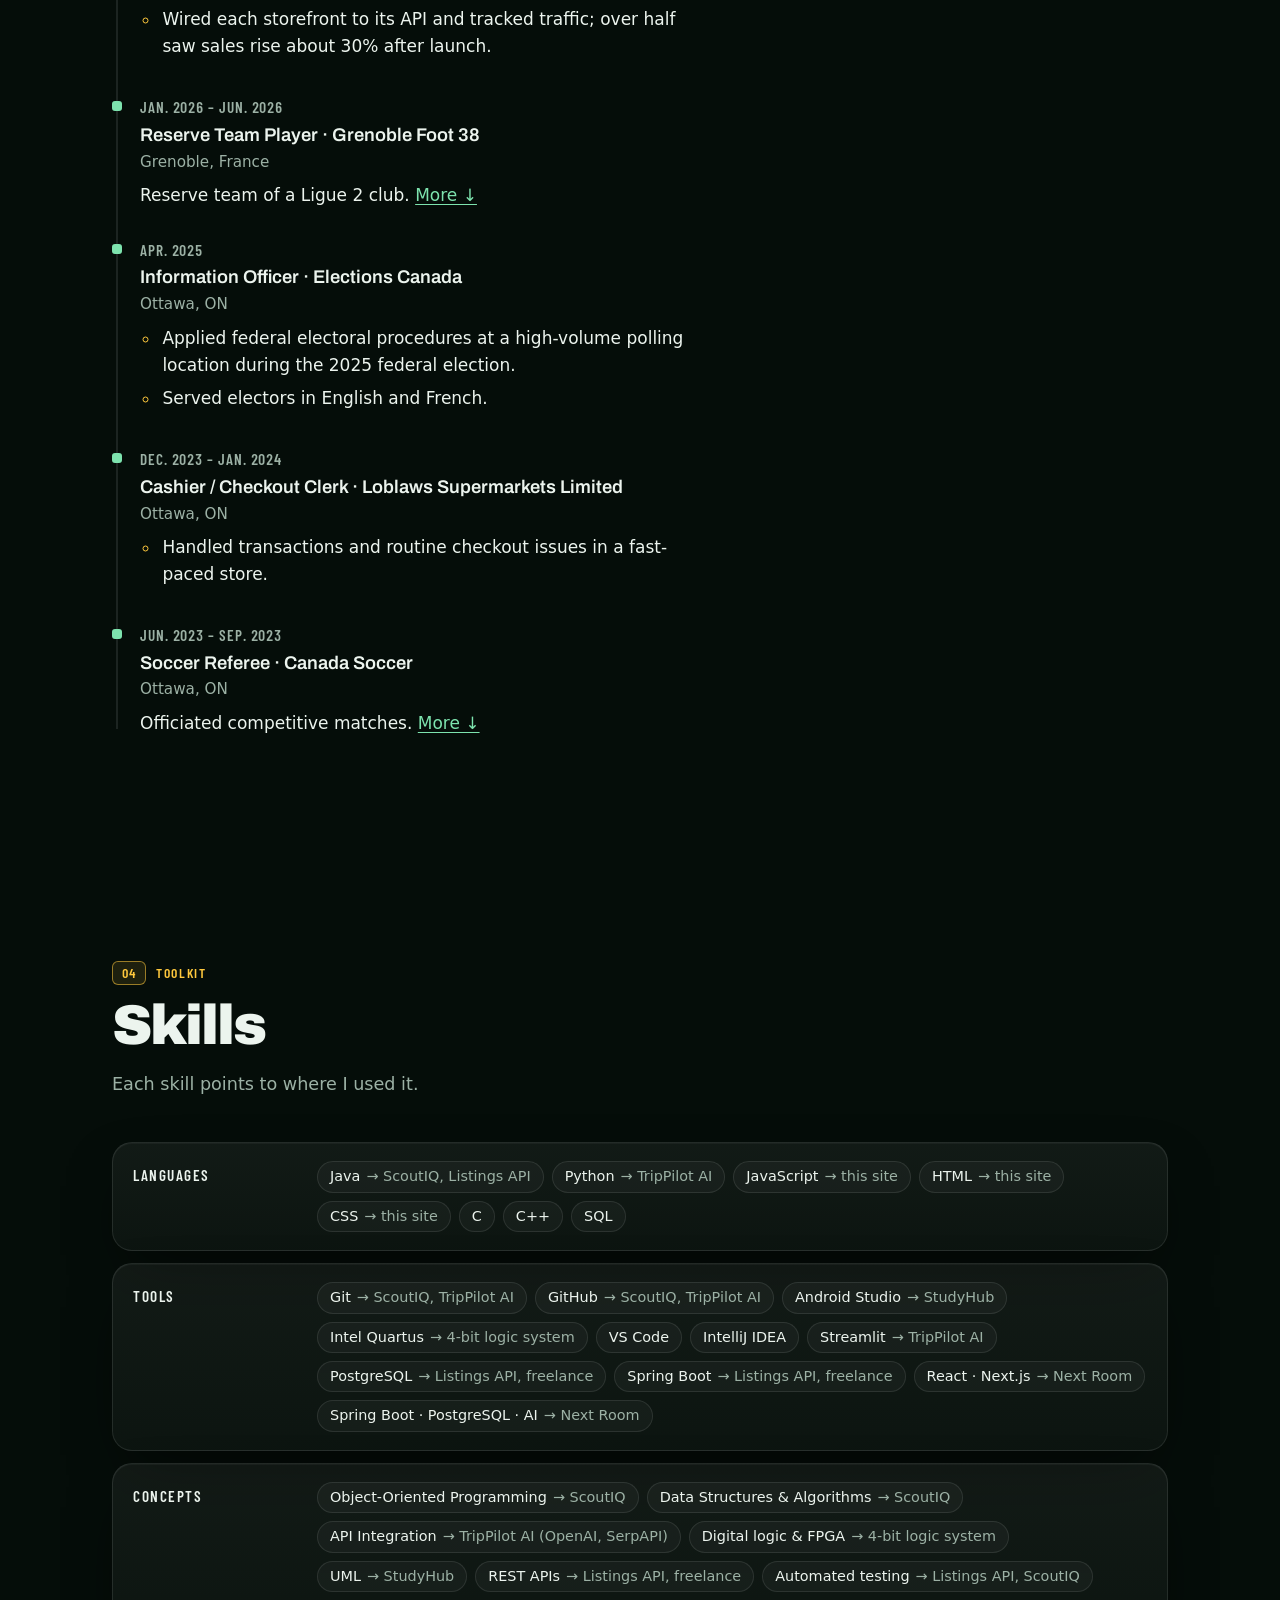
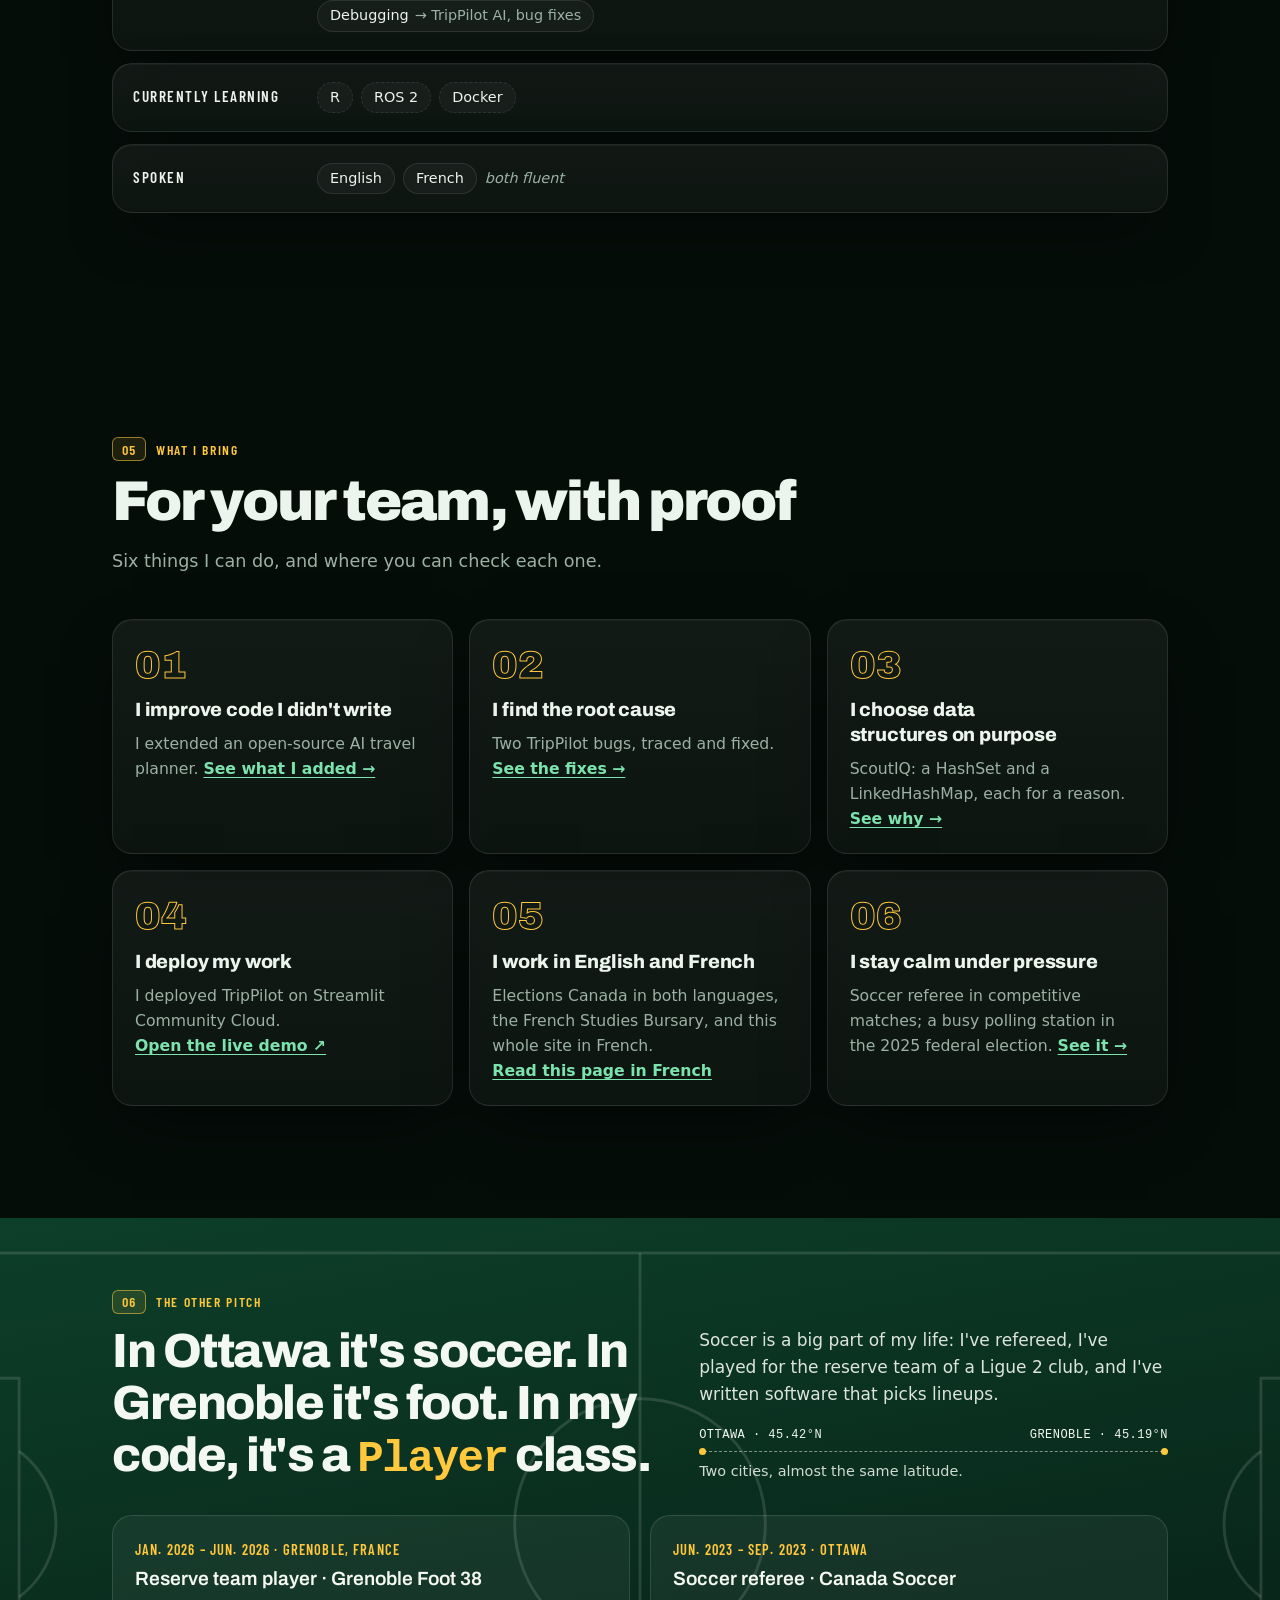
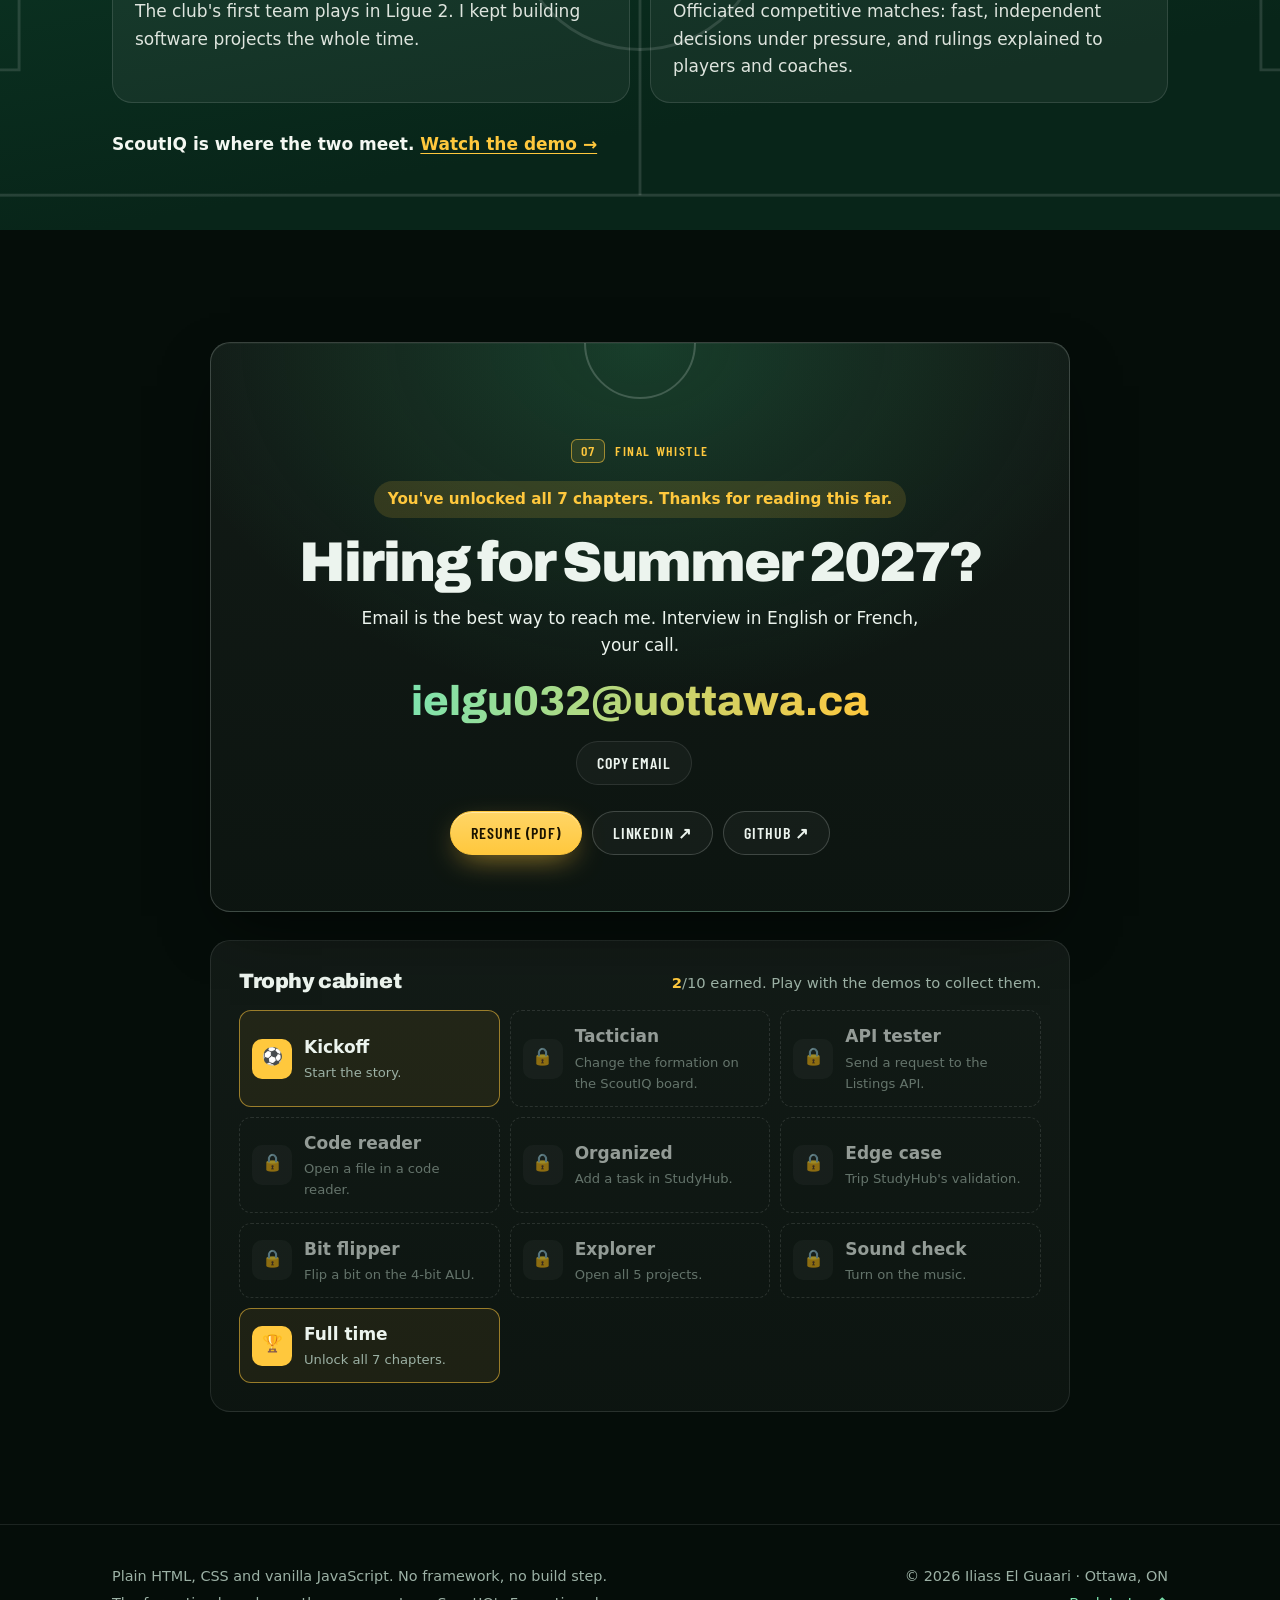
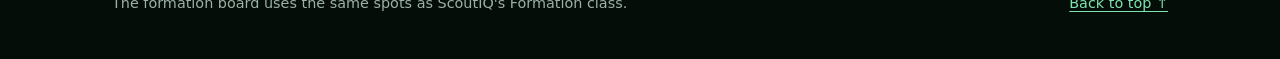
==== commit ae98f45c: "Split projects into personal and academic, keep the best 5" ====
--- a/index.html
+++ b/index.html
@@ -20,7 +20,7 @@
   <link rel="preconnect" href="https://fonts.googleapis.com">
   <link rel="preconnect" href="https://fonts.gstatic.com" crossorigin>
   <link rel="stylesheet" href="https://fonts.googleapis.com/css2?family=Archivo:wght@500;600;800;900&family=Barlow+Condensed:wght@500;600&display=swap">
-  <link rel="stylesheet" href="style.css?v=2026-11-23b">
+  <link rel="stylesheet" href="style.css?v=2026-11-23c">
   <script>
     // Runs before the first paint: pick the theme and the language so neither flashes.
     (function () {
@@ -40,7 +40,7 @@
     })();
   </script>
   <script src="sound.js?v=2026-11-22m" defer></script>
-  <script src="script.js?v=2026-11-23b" defer></script>
+  <script src="script.js?v=2026-11-23c" defer></script>
 </head>
 <body>
   <a class="skip" href="#main"><span lang="en">Skip to content</span><span lang="fr">Aller au contenu</span></a>
@@ -230,19 +230,22 @@
           <h2><span lang="en">Projects</span><span lang="fr">Projets</span></h2>
           <p class="section-sub"><span lang="en">Click a project to open its demo, details and code.</span><span lang="fr">Cliquez sur un projet pour ouvrir sa démo, ses détails et son code.</span></p>
           <div class="pfilter" role="group" data-en-label="Filter projects" data-fr-label="Filtrer les projets" aria-label="Filter projects">
-            <button type="button" class="pfilter-btn" data-filter="all" aria-pressed="true"><span lang="en">All</span><span lang="fr">Tous</span> <span class="pf-n">6</span></button>
+            <button type="button" class="pfilter-btn" data-filter="all" aria-pressed="true"><span lang="en">All</span><span lang="fr">Tous</span> <span class="pf-n">5</span></button>
             <button type="button" class="pfilter-btn" data-filter="personal" aria-pressed="false"><span lang="en">Personal</span><span lang="fr">Personnels</span> <span class="pf-n">3</span></button>
-            <button type="button" class="pfilter-btn" data-filter="course" aria-pressed="false"><span lang="en">uOttawa courses</span><span lang="fr">Cours uOttawa</span> <span class="pf-n">3</span></button>
+            <button type="button" class="pfilter-btn" data-filter="course" aria-pressed="false"><span lang="en">Academic</span><span lang="fr">Universitaires</span> <span class="pf-n">2</span></button>
           </div>
         </div>
 
         <div class="pgrid-wrap" data-levels>
-          <ul class="pgrid">
+          <div class="pgroup" data-group="personal">
+            <h3 class="pgroup-title"><span lang="en">Personal projects</span><span lang="fr">Projets personnels</span></h3>
+            <p class="pgroup-sub"><span lang="en">Built on my own time, because I wanted to.</span><span lang="fr">Réalisés sur mon temps libre, par envie.</span></p>
+            <ul class="pgrid">
             <li class="pcard" data-group="personal">
               <div class="pcard-media level-art level-art--scoutiq" aria-hidden="true"><span class="level-num">01</span><span class="level-glyph">4-3-3</span><img class="pcard-img" src="https://i.ytimg.com/vi/YIibp0YaeXw/hqdefault.jpg" alt="" loading="lazy" width="480" height="270"><span class="pcard-badge"><span lang="en">▶ Video + board</span><span lang="fr">▶ Vidéo + tableau</span></span></div>
               <div class="pcard-body">
                 <p class="pcard-type"><span lang="en">Java · terminal app</span><span lang="fr">Java · application terminal</span></p>
-                <h3 class="pcard-name"><a class="pcard-link" href="#scoutiq" data-level="scoutiq">ScoutIQ</a></h3>
+                <h4 class="pcard-name"><a class="pcard-link" href="#scoutiq" data-level="scoutiq">ScoutIQ</a></h4>
                 <p class="pcard-desc"><span lang="en">Ranks players for 12 positions and builds three lineup formations in Java.</span><span lang="fr">Classe les joueurs pour 12 postes et compose trois formations, en Java.</span></p>
                 <ul class="pcard-tags"><li>Java</li><li>OOP</li><li>Collections</li><li>JUnit</li></ul>
                 <div class="pcard-actions"><span class="pcard-open" aria-hidden="true"><span lang="en">Open demo →</span><span lang="fr">Ouvrir la démo →</span></span><a class="pcard-code" href="https://github.com/iliass-elguaari/ScoutIQ" target="_blank" rel="noopener"><span lang="en">Code ↗</span><span lang="fr">Code ↗</span></a></div>
@@ -252,7 +255,7 @@
               <div class="pcard-media level-art level-art--trippilot" aria-hidden="true"><span class="level-num">02</span><span class="level-glyph"><span lang="en">Day 1→N</span><span lang="fr">Jour 1→N</span></span><img class="pcard-img" src="https://i.ytimg.com/vi/IcvbpsOCr38/hqdefault.jpg" alt="" loading="lazy" width="480" height="270"><span class="pcard-badge"><span lang="en">▶ Video + live app</span><span lang="fr">▶ Vidéo + appli</span></span></div>
               <div class="pcard-body">
                 <p class="pcard-type"><span lang="en">Python · AI agents</span><span lang="fr">Python · agents IA</span></p>
-                <h3 class="pcard-name"><a class="pcard-link" href="#trippilot" data-level="trippilot">TripPilot AI</a></h3>
+                <h4 class="pcard-name"><a class="pcard-link" href="#trippilot" data-level="trippilot">TripPilot AI</a></h4>
                 <p class="pcard-desc"><span lang="en">An open-source AI trip planner I extended: a web-research agent feeds GPT-4o.</span><span lang="fr">Un planificateur de voyage IA open source que j'ai enrichi&nbsp;: un agent web alimente GPT-4o.</span></p>
                 <ul class="pcard-tags"><li>Python</li><li>OpenAI API</li><li>Streamlit</li><li>SerpAPI</li></ul>
                 <div class="pcard-actions"><span class="pcard-open" aria-hidden="true"><span lang="en">Open demo →</span><span lang="fr">Ouvrir la démo →</span></span><a class="pcard-code" href="https://github.com/iliass-elguaari/TripPilot-AI" target="_blank" rel="noopener"><span lang="en">Code ↗</span><span lang="fr">Code ↗</span></a></div>
@@ -262,17 +265,23 @@
               <div class="pcard-media level-art level-art--listings" aria-hidden="true"><span class="level-num">03</span><span class="level-glyph">GET /</span><img class="pcard-img" src="listings-demo.jpg" alt="" loading="lazy" width="480" height="270"><span class="pcard-badge"><span lang="en">☝ Try requests</span><span lang="fr">☝ Requêtes</span></span></div>
               <div class="pcard-body">
                 <p class="pcard-type"><span lang="en">Java · REST API</span><span lang="fr">Java · API REST</span></p>
-                <h3 class="pcard-name"><a class="pcard-link" href="#listings" data-level="listings">Listings API</a></h3>
+                <h4 class="pcard-name"><a class="pcard-link" href="#listings" data-level="listings">Listings API</a></h4>
                 <p class="pcard-desc"><span lang="en">A Spring Boot REST API on PostgreSQL with 5 endpoints and 8 controller tests.</span><span lang="fr">Une API REST Spring Boot sur PostgreSQL, avec 5 points d'accès et 8 tests.</span></p>
                 <ul class="pcard-tags"><li>Spring Boot</li><li>PostgreSQL</li><li>JPA</li><li>MockMvc</li></ul>
                 <div class="pcard-actions"><span class="pcard-open" aria-hidden="true"><span lang="en">Open demo →</span><span lang="fr">Ouvrir la démo →</span></span><a class="pcard-code" href="https://github.com/iliass-elguaari/spring-boot-listings-api" target="_blank" rel="noopener"><span lang="en">Code ↗</span><span lang="fr">Code ↗</span></a></div>
               </div>
             </li>
+            </ul>
+          </div>
+          <div class="pgroup" data-group="course">
+            <h3 class="pgroup-title"><span lang="en">Academic projects</span><span lang="fr">Projets universitaires</span></h3>
+            <p class="pgroup-sub"><span lang="en">From my Software Engineering courses at the University of Ottawa.</span><span lang="fr">Issus de mes cours de génie logiciel à l'Université d'Ottawa.</span></p>
+            <ul class="pgrid">
             <li class="pcard" data-group="course">
               <div class="pcard-media level-art level-art--studyhub" aria-hidden="true"><span class="level-num">04</span><span class="level-glyph">✓ ✎ 🗑</span><span class="pcard-badge"><span lang="en">☝ Interactive</span><span lang="fr">☝ Interactif</span></span></div>
               <div class="pcard-body">
                 <p class="pcard-type"><span lang="en">Kotlin · team of 4 · SEG 2105</span><span lang="fr">Kotlin · équipe de 4 · SEG 2105</span></p>
-                <h3 class="pcard-name"><a class="pcard-link" href="#studyhub" data-level="studyhub">StudyHub</a></h3>
+                <h4 class="pcard-name"><a class="pcard-link" href="#studyhub" data-level="studyhub">StudyHub</a></h4>
                 <p class="pcard-desc"><span lang="en">Team Android app. I built admin user management and course edit and delete.</span><span lang="fr">Appli Android d'équipe. J'ai fait la gestion des comptes et l'édition des cours.</span></p>
                 <ul class="pcard-tags"><li>Kotlin</li><li>Android</li><li>SQLite</li><li>UML</li></ul>
                 <div class="pcard-actions"><span class="pcard-open" aria-hidden="true"><span lang="en">Open demo →</span><span lang="fr">Ouvrir la démo →</span></span><a class="pcard-code" href="https://github.com/iliass-elguaari/seg2105-project" target="_blank" rel="noopener"><span lang="en">Code ↗</span><span lang="fr">Code ↗</span></a></div>
@@ -282,23 +291,14 @@
               <div class="pcard-media level-art level-art--logic" aria-hidden="true"><span class="level-num">05</span><span class="level-glyph">1010</span><span class="pcard-badge"><span lang="en">☝ Simulator</span><span lang="fr">☝ Simulateur</span></span></div>
               <div class="pcard-body">
                 <p class="pcard-type">FPGA · CEG 2136</p>
-                <h3 class="pcard-name"><a class="pcard-link" href="#logic" data-level="logic"><span lang="en">4-Bit Logic System</span><span lang="fr">Système logique 4 bits</span></a></h3>
+                <h4 class="pcard-name"><a class="pcard-link" href="#logic" data-level="logic"><span lang="en">4-Bit Logic System</span><span lang="fr">Système logique 4 bits</span></a></h4>
                 <p class="pcard-desc"><span lang="en">A 4-bit ALU and a mod-60 counter, designed by hand and run on an FPGA.</span><span lang="fr">Une UAL 4 bits et un compteur modulo 60, conçus à la main, sur FPGA.</span></p>
                 <ul class="pcard-tags"><li>Quartus</li><li>DE2-115</li><li>K-maps</li></ul>
                 <div class="pcard-actions"><span class="pcard-open" aria-hidden="true"><span lang="en">Open demo →</span><span lang="fr">Ouvrir la démo →</span></span><span class="pcard-note"><span lang="en">Course lab</span><span lang="fr">Labo de cours</span></span></div>
               </div>
             </li>
-            <li class="pcard" data-group="course">
-              <div class="pcard-media level-art level-art--ums" aria-hidden="true"><span class="level-num">06</span><span class="level-glyph">87 → A</span><span class="pcard-badge"><span lang="en">☝ Try the checks</span><span lang="fr">☝ Testez les règles</span></span></div>
-              <div class="pcard-body">
-                <p class="pcard-type">Java · SEG 2105</p>
-                <h3 class="pcard-name"><a class="pcard-link" href="#ums" data-level="ums"><span lang="en">University Management System</span><span lang="fr">Système de gestion universitaire</span></a></h3>
-                <p class="pcard-desc"><span lang="en">Courses, TAs and grades in Java, with every input checked before saving.</span><span lang="fr">Cours, assistants et notes en Java, chaque saisie vérifiée avant l'enregistrement.</span></p>
-                <ul class="pcard-tags"><li>Java</li><li>OOP</li><li>Javadoc</li></ul>
-                <div class="pcard-actions"><span class="pcard-open" aria-hidden="true"><span lang="en">Open demo →</span><span lang="fr">Ouvrir la démo →</span></span><span class="pcard-note"><span lang="en">Course lab</span><span lang="fr">Labo de cours</span></span></div>
-              </div>
-            </li>
-          </ul>
+            </ul>
+          </div>
         </div>
         <div class="case-stage" data-case-stage role="dialog" aria-modal="true" data-en-label="Project details" data-fr-label="Détails du projet" aria-label="Project details">
 
@@ -792,46 +792,6 @@
           </div>
         </article>
 
-        <!-- University Management System -->
-        <article class="case" id="ums">
-          <div class="case-head">
-            <h3><span lang="en">University Management System</span><span lang="fr">Système de gestion universitaire</span></h3>
-            <span class="pill">Java · SEG 2105</span>
-            <span class="pill pill--course"><span lang="en">Course project · uOttawa</span><span lang="fr">Projet de cours · uOttawa</span></span>
-          </div>
-          <p class="case-lead"><span lang="en">A command-line Java system for a university's courses, students and teaching assistants. For SEG 2105 at the University of Ottawa, I extended its 10 classes with TAs and grades.</span><span lang="fr">Un système Java en ligne de commande pour les cours, les étudiants et les assistants d'enseignement d'une université. Pour SEG 2105 à l'Université d'Ottawa, j'ai ajouté les assistants et les notes à ses 10 classes.</span></p>
-          <div class="case-grid">
-            <div class="case-text">
-              <h4><span lang="en">What I built</span><span lang="fr">Ce que j'ai développé</span></h4>
-              <ul class="bullets">
-                <li><span lang="en">Teaching assistants and grades: every grade is checked to be 0–100, turned into a letter grade, and counted in the average.</span><span lang="fr">Les assistants et les notes&nbsp;: chaque note est vérifiée entre 0 et 100, convertie en lettre et comptée dans la moyenne.</span></li>
-                <li><span lang="en">Updates in a safe order, so a refused TA assignment never leaves the course and TA records out of sync.</span><span lang="fr">Des mises à jour dans un ordre sûr, pour qu'une affectation d'assistant refusée ne désynchronise jamais le cours et l'assistant.</span></li>
-                <li><span lang="en">Edge cases tested (an unknown ID, a grade of "abc" or 101, a duplicate TA) so each one fails with a clear error.</span><span lang="fr">Des cas limites testés (un identifiant inconnu, une note «&nbsp;abc&nbsp;» ou 101, un assistant en double) pour que chacun échoue avec une erreur claire.</span></li>
-                <li><span lang="en">Documented with Javadoc.</span><span lang="fr">Documenté avec Javadoc.</span></li>
-              </ul>
-              <h4><span lang="en">Built with</span><span lang="fr">Outils</span></h4>
-              <ul class="chips">
-                <li class="chip">Java</li><li class="chip">OOP</li><li class="chip"><span lang="en">Command-line app</span><span lang="fr">Application en ligne de commande</span></li><li class="chip">Javadoc</li>
-              </ul>
-            </div>
-            <div class="case-visual">
-              <figure class="ums" aria-labelledby="ums-cap">
-                <div class="api-bar" aria-hidden="true"><span class="browser-dot"></span><span class="browser-dot"></span><span class="browser-dot"></span><span class="api-host">SEG 2105 · java UniversitySystem</span></div>
-                <form class="ums-form" data-ums-form novalidate>
-                  <label for="ums-grade"><span lang="en">Grade for student 300123 in SEG 2105</span><span lang="fr">Note de l'étudiant 300123 en SEG 2105</span></label>
-                  <div class="ums-row">
-                    <input id="ums-grade" type="text" autocomplete="off" maxlength="6" data-en-ph="0–100" data-fr-ph="0–100" placeholder="0–100">
-                    <button type="submit" class="ums-btn"><span lang="en">Record</span><span lang="fr">Enregistrer</span></button>
-                  </div>
-                  <p class="ums-try"><span lang="en">Try:</span><span lang="fr">Essayez&nbsp;:</span> <button type="button" data-ums-try="87">87</button> <button type="button" data-ums-try="abc">abc</button> <button type="button" data-ums-try="101">101</button> <button type="button" data-ums-ta><span lang="en">Assign Sara as TA again</span><span lang="fr">Réaffecter Sara comme assistante</span></button></p>
-                </form>
-                <div class="ums-log" aria-live="polite" tabindex="0" data-en-label="Console output" data-fr-label="Sortie de la console" aria-label="Console output"></div>
-                <p class="ums-avg"></p>
-                <figcaption id="ums-cap"><span lang="en">A browser model of the checks I added. The letter grades follow uOttawa's scale, and Sara is already a TA for the course.</span><span lang="fr">Un modèle des vérifications que j'ai ajoutées, dans le navigateur. Les lettres suivent le barème de l'Université d'Ottawa, et Sara est déjà assistante du cours.</span></figcaption>
-              </figure>
-            </div>
-          </div>
-        </article>
         </div>
 
       </div>
--- a/style.css
+++ b/style.css
@@ -3455,65 +3455,9 @@
 .sound.is-playing .sound-track-dot { background: var(--brand); box-shadow: 0 0 8px var(--brand); }
 @media print { .gate { display: none !important; } }
 
-/* ---------- University Management System ---------- */
-.level-art--ums { background: linear-gradient(150deg, #2A1E4A, #5A3D8F); }
-.ums {
-  margin: 0;
-  overflow: hidden;
-  border: 1px solid var(--line-strong);
-  border-radius: 16px;
-  background: #0B0A14;
-  color: #E2DDF0;
-  box-shadow: var(--shadow-lg);
-}
-.ums-form { padding: 16px 16px 6px; }
-.ums-form label { display: block; margin-bottom: 8px; font-size: .88rem; color: rgba(226, 221, 240, .75); }
-.ums-row { display: flex; gap: 8px; }
-.ums-row input {
-  flex: 1;
-  min-width: 0;
-  padding: 10px 12px;
-  border: 1px solid rgba(255, 255, 255, .14);
-  border-radius: 10px;
-  background: rgba(255, 255, 255, .04);
-  color: #fff;
-  font: 600 1rem var(--font-mono);
-}
-.ums-row input:focus-visible { outline: 3px solid #FFC83D; outline-offset: 1px; }
-.ums-btn {
-  padding: 10px 16px;
-  border: 0;
-  border-radius: 10px;
-  background: #FFC83D;
-  color: #1A1405;
-  font-weight: 700;
-  cursor: pointer;
-}
-.ums-try { display: flex; flex-wrap: wrap; align-items: center; gap: 6px; margin: 12px 0 0; font-size: .85rem; color: rgba(226, 221, 240, .7); }
-.ums-try button {
-  padding: 4px 10px;
-  border: 1px solid rgba(255, 255, 255, .16);
-  border-radius: 999px;
-  background: none;
-  color: #E2DDF0;
-  font: 600 .82rem var(--font-mono);
-  cursor: pointer;
-}
-.ums-try button:hover { border-color: #B79BFF; color: #fff; }
-.ums-log {
-  height: 172px;
-  margin: 12px 16px 0;
-  padding: 10px 12px;
-  overflow-y: auto;
-  border-radius: 10px;
-  background: rgba(0, 0, 0, .35);
-  font: .82rem/1.55 var(--font-mono);
-}
-.ums-log:focus-visible { outline: 3px solid #FFC83D; }
-.ums-line { margin: 0; overflow-wrap: anywhere; }
-.ums-line--cmd { color: rgba(226, 221, 240, .6); }
-.ums-line--ok { color: #7DE3AE; }
-.ums-line--err { color: #FF8C7A; }
-.ums-line--info { color: #B79BFF; }
-.ums-avg { margin: 10px 16px 0; font: 600 .9rem var(--font-mono); color: #FFC83D; }
-.ums figcaption { padding: 10px 16px 16px; font-size: .85rem; color: rgba(226, 221, 240, .65); }
+
+/* ---------- Project groups: personal vs academic ---------- */
+.pgroup + .pgroup { margin-top: clamp(28px, 4vw, 44px); }
+.pgroup[hidden] { display: none; }
+.pgroup-title { font-size: 1.05rem; font-weight: 800; letter-spacing: .08em; text-transform: uppercase; color: var(--signal); }
+.pgroup-sub { margin: 4px 0 14px; font-size: .92rem; color: var(--muted); }
